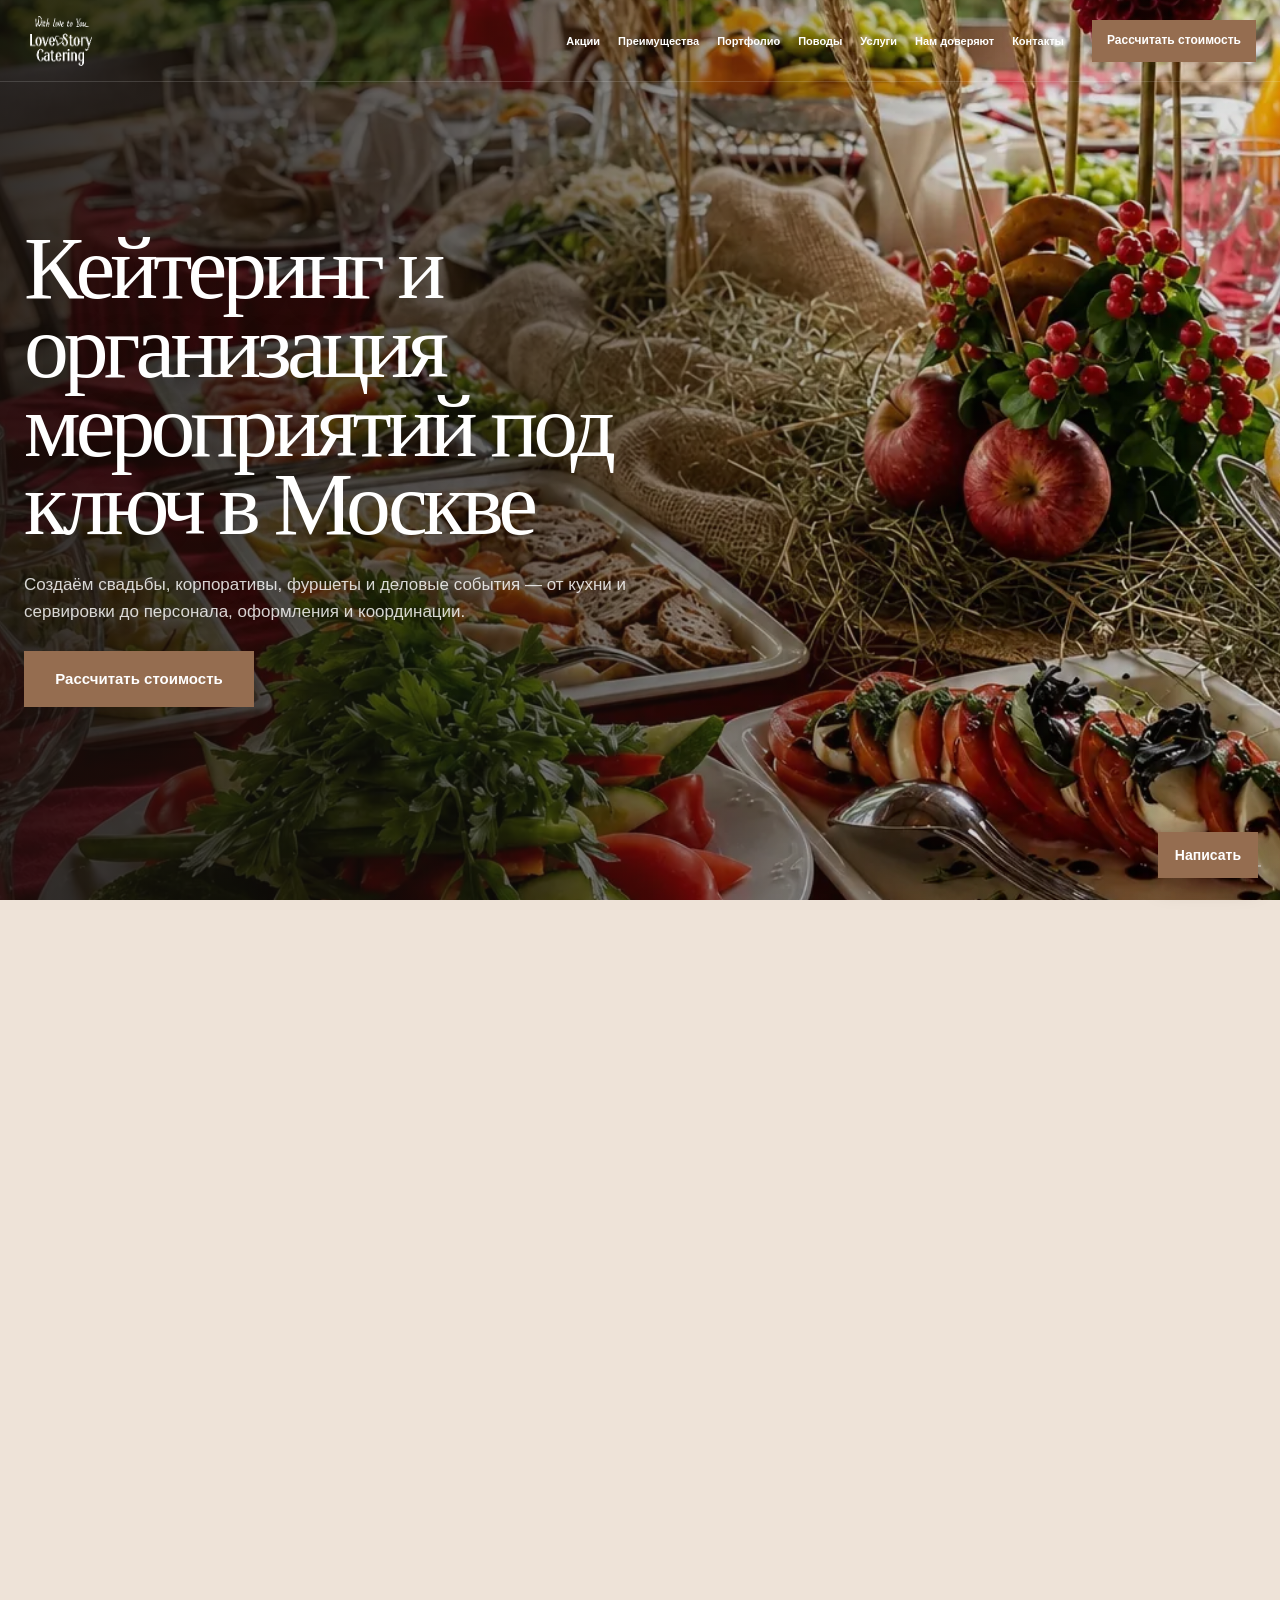
==== index.html @ 5ad39c06 "Publish Love Story Catering" ====
<!DOCTYPE html>

<html lang="ru">
<head>
<meta charset="utf-8"/>
<meta content="width=device-width, initial-scale=1, viewport-fit=cover" name="viewport"/>
<title>Love Story Catering — кейтеринг и мероприятия под ключ в Москве</title>
<meta content="Кейтеринг под ключ в Москве: меню, доставка, сервировка, персонал и оборудование для свадеб, корпоративов, фуршетов и деловых событий." name="description"/>
<link href="https://lscate.ru/" rel="canonical"/>
<meta content="#201b18" name="theme-color"/>
<meta name="robots" content="index,follow,max-image-preview:large"/>
<meta property="og:locale" content="ru_RU"/>
<meta name="twitter:card" content="summary_large_image"/>
<meta name="twitter:title" content="Love Story Catering — кейтеринг под ключ в Москве"/>
<meta name="twitter:description" content="Свадьбы, корпоративы, фуршеты и деловые события — кухня, сервировка, персонал и координация."/>
<meta name="twitter:image" content="https://lscate.ru/assets/images/hero-01-1024.webp"/>
<link rel="dns-prefetch" href="//mc.yandex.ru"/>

<link href="assets/images/brand-logo.webp" rel="icon" type="image/webp"/>
<meta content="website" property="og:type"/>
<meta content="Love Story Catering — кейтеринг под ключ в Москве" property="og:title"/>
<meta content="Свадьбы, корпоративы, фуршеты и деловые события — кухня, сервировка, персонал и координация." property="og:description"/>
<meta content="https://lscate.ru/" property="og:url"/>
<meta content="https://lscate.ru/assets/images/hero-01-1024.webp" property="og:image"/>
<link as="image" fetchpriority="high" href="assets/images/hero-01-430.webp" media="(max-width: 699px)" rel="preload" type="image/webp"/>
<link as="image" fetchpriority="high" href="assets/images/hero-01-768.webp" media="(min-width: 700px) and (max-width: 1023px)" rel="preload" type="image/webp"/>
<link as="image" fetchpriority="high" href="assets/images/hero-01-1024.webp" media="(min-width: 1024px)" rel="preload" type="image/webp"/>
<link href="css/style.css" rel="stylesheet"/>
<!-- Existing Yandex Metrika counter: 111456931 -->
<script>
    (function(m,e,t,r,i,k,a){
      m[i]=m[i]||function(){(m[i].a=m[i].a||[]).push(arguments)};
      m[i].l=1*new Date();
      for (var j=0;j<document.scripts.length;j++){if(document.scripts[j].src===r){return;}}
      k=e.createElement(t),a=e.getElementsByTagName(t)[0],k.async=1,k.src=r,a.parentNode.insertBefore(k,a);
    })(window,document,'script','https://mc.yandex.ru/metrika/tag.js?id=111456931','ym');
    ym(111456931,'init',{ssr:true,webvisor:true,clickmap:true,ecommerce:'dataLayer',referrer:document.referrer,url:location.href,accurateTrackBounce:true,trackLinks:true});
  </script>
<script type="application/ld+json">{"@context":"https://schema.org","@type":"Caterer","name":"Love Story Catering","url":"https://lscate.ru/","image":"https://lscate.ru/assets/images/hero-01-1024.webp","telephone":["+7 495 118-03-03","+7 926 206-27-99"],"email":"info@lscate.ru","areaServed":[{"@type":"City","name":"Москва"},{"@type":"AdministrativeArea","name":"Московская область"}],"sameAs":["https://yandex.ru/maps/org/love_story_catering/238090767706/"]}</script>
</head>
<body>
<noscript><div><img alt="" src="https://mc.yandex.ru/watch/111456931" style="position:absolute;left:-9999px"/></div></noscript>
<div id="ls-catering-site">
<div aria-hidden="true" class="ls-progress" id="lsProgress"></div>
<header class="ls-header" id="lsHeader">
<div class="ls-wrap ls-header-in">
<a aria-label="Love Story Catering — на главную" class="ls-logo" href="#lsTop">
<img alt="Love Story Catering" height="144" src="assets/images/brand-logo.webp" width="172"/>
</a>
<nav aria-label="Основная навигация" class="ls-nav" id="lsNav">
<a href="#offers">Акции</a>
<a href="#advantages">Преимущества</a>
<a href="#portfolio">Портфолио</a>
<a href="#occasions">Поводы</a>
<a href="#services">Услуги</a>
<a href="#trust">Нам доверяют</a>
<a href="#contacts">Контакты</a>
<div class="ls-nav-mobile-actions">
<a class="ls-nav-action js-goal-phone" href="tel:+74951180303">8 (495) 118-03-03</a>
<a class="ls-nav-action js-goal-whatsapp" href="https://wa.me/79262062799" rel="noopener" target="_blank">WhatsApp</a>
</div>
</nav>
<div class="ls-head-right">
<button class="ls-btn ls-header-cta js-open-form" type="button">Рассчитать стоимость</button>
<button aria-controls="lsNav" aria-expanded="false" aria-label="Открыть меню" class="ls-menu" id="lsMenu" type="button">
<span></span><span></span><span></span>
</button>
</div>
</div>
</header>
<main>
<section aria-labelledby="hero-title" class="ls-hero" id="lsTop">
<div aria-hidden="true" class="ls-hero-bg one active"></div>
<div aria-hidden="true" class="ls-hero-bg two"></div>
<div aria-hidden="true" class="ls-hero-overlay"></div>
<div class="ls-wrap">
<div class="ls-hero-copy">
<h1 id="hero-title">Кейтеринг и организация мероприятий под ключ в Москве</h1>
<p>Создаём свадьбы, корпоративы, фуршеты и деловые события — от кухни и сервировки до персонала, оформления и координации.</p>
<button class="ls-btn ls-hero-cta js-open-form" type="button">Рассчитать стоимость</button>
</div>
</div>
<div aria-label="Слайды главного экрана" class="ls-hero-dots">
<button aria-label="Первое фото" class="ls-hero-dot active" type="button"></button>
<button aria-label="Второе фото" class="ls-hero-dot" type="button"></button>
</div>
</section>
<section class="ls-section ls-offers" id="offers">
<div class="ls-wrap">
<div class="ls-offer-head reveal">
<div>
<div class="ls-kicker">Специальные предложения</div>
<h2 class="ls-h2">Забронируйте специальные предложения</h2>
</div>
<p class="ls-copy">Выберите предложение и оставьте заявку — мы уточним формат мероприятия и условия бронирования.</p>
</div>
<div class="ls-offers-grid">
<article class="ls-offer reveal">
<img alt="Слайсы гребешка с клубникой Love Story Catering" decoding="async" loading="lazy" sizes="(max-width: 767px) 100vw, 34vw" src="assets/images/offer-scallops-768.webp" srcset="assets/images/offer-scallops-430.webp 430w, assets/images/offer-scallops-768.webp 768w, assets/images/offer-scallops-866.webp 866w" width="768" height="1153"/>
<div class="ls-offer-content">
<h3>Слайсы нежнейшего гребешка и спелой клубники</h3>
<div class="ls-price"><span class="ls-old">410 ₽</span><span class="ls-new">99 ₽</span></div>
<button class="ls-btn light js-open-form js-goal-promo" type="button">Оставить заявку</button>
</div>
</article>
<article class="ls-offer reveal" data-delay="1">
<img alt="Банкетное меню Love Story Catering" decoding="async" loading="lazy" sizes="(max-width: 767px) 100vw, 34vw" src="assets/images/offer-banquet-768.webp" srcset="assets/images/offer-banquet-430.webp 430w, assets/images/offer-banquet-768.webp 768w, assets/images/offer-banquet-1280.webp 1280w" width="768" height="575"/>
<div class="ls-offer-content">
<h3>Специальное предложение на любое банкетное меню</h3>
<p class="ls-offer-note">Условия акции уточним при расчёте мероприятия.</p>
<button class="ls-btn light js-open-form js-goal-promo" type="button">Оставить заявку</button>
</div>
</article>
<article class="ls-offer reveal" data-delay="2">
<img alt="Брускетта с ростбифом и печёным перцем" decoding="async" loading="lazy" sizes="(max-width: 767px) 100vw, 34vw" src="assets/images/offer-bruschetta-768.webp" srcset="assets/images/offer-bruschetta-430.webp 430w, assets/images/offer-bruschetta-768.webp 768w, assets/images/offer-bruschetta-853.webp 853w" width="768" height="1152"/>
<div class="ls-offer-content">
<h3>Брускетта с ростбифом и печёным перцем</h3>
<div class="ls-price"><span class="ls-old">310 ₽</span><span class="ls-new">89 ₽</span></div>
<button class="ls-btn light js-open-form js-goal-promo" type="button">Оставить заявку</button>
</div>
</article>
</div>
</div>
</section>
<section class="ls-section ls-tasting" data-bg="assets/images/portfolio-02-1086.webp" id="tasting">
<div class="ls-wrap">
<div class="ls-tasting-card ls-tasting-slide">
<div class="ls-kicker">До мероприятия</div>
<h2 class="ls-h2">Бесплатная дегустация</h2>
<p class="ls-copy">Попробуйте наши блюда до мероприятия. Мы подберём подходящее меню и проведём дегустацию бесплатно, чтобы вы заранее были уверены в своём выборе.</p>
<button class="ls-btn light js-open-form js-goal-tasting" type="button">Записаться на дегустацию</button>
</div>
</div>
</section>
<section class="ls-section ls-advantages-v8" id="advantages">
<div class="ls-wrap">
<div class="ls-v8-head reveal">
<div>
<div class="ls-kicker">Почему выбирают нас</div>
<h2 class="ls-h2">Наши преимущества</h2>
</div>
<button class="ls-btn js-open-form" type="button">Оставить заявку</button>
</div>
<div class="ls-v8-columns ls-v8-columns-5 ls-v8-photo-columns">
<article class="ls-v8-column ls-v8-photo-card reveal"><img class="ls-v8-bg" src="assets/images/advantage-01-396.webp" srcset="assets/images/advantage-01-396.webp 396w" sizes="(max-width: 767px) 100vw, 20vw" alt="Организация Под Ключ — Love Story Catering" loading="lazy" decoding="async" width="396" height="793"/><div class="ls-v8-photo-overlay"></div><div class="ls-v8-photo-content"><h3>ОРГАНИЗАЦИЯ<br/>ПОД КЛЮЧ</h3><p>Меню, доставка, сервировка, персонал и обслуживание — всё берем на себя.</p></div></article>
<article class="ls-v8-column ls-v8-photo-card reveal" data-delay="1"><img class="ls-v8-bg" src="assets/images/advantage-02-396.webp" srcset="assets/images/advantage-02-396.webp 396w" sizes="(max-width: 767px) 100vw, 20vw" alt="Точно Ко Времени — Love Story Catering" loading="lazy" decoding="async" width="396" height="793"/><div class="ls-v8-photo-overlay"></div><div class="ls-v8-photo-content"><h3>ТОЧНО<br/>КО ВРЕМЕНИ</h3><p>Привозим и готовим площадку к согласованному времени, без задержек.</p></div></article>
<article class="ls-v8-column ls-v8-photo-card reveal" data-delay="2"><img class="ls-v8-bg" src="assets/images/advantage-03-396.webp" srcset="assets/images/advantage-03-396.webp 396w" sizes="(max-width: 767px) 100vw, 20vw" alt="Свежие Продукты — Love Story Catering" loading="lazy" decoding="async" width="396" height="793"/><div class="ls-v8-photo-overlay"></div><div class="ls-v8-photo-content"><h3>СВЕЖИЕ<br/>ПРОДУКТЫ</h3><p>Готовим специально к мероприятию и контролируем качество каждого блюда.</p></div></article>
<article class="ls-v8-column ls-v8-photo-card reveal"><img class="ls-v8-bg" src="assets/images/advantage-04-396.webp" srcset="assets/images/advantage-04-396.webp 396w" sizes="(max-width: 767px) 100vw, 20vw" alt="Меню Под Ваш Бюджет — Love Story Catering" loading="lazy" decoding="async" width="396" height="793"/><div class="ls-v8-photo-overlay"></div><div class="ls-v8-photo-content"><h3>МЕНЮ ПОД<br/>ВАШ БЮДЖЕТ</h3><p>Подбираем оптимальный формат и блюда без лишних расходов и скрытых доплат.</p></div></article>
<article class="ls-v8-column ls-v8-photo-card reveal" data-delay="1"><img class="ls-v8-bg" src="assets/images/advantage-05-399.webp" srcset="assets/images/advantage-05-399.webp 399w" sizes="(max-width: 767px) 100vw, 20vw" alt="Опытная Команда — Love Story Catering" loading="lazy" decoding="async" width="399" height="793"/><div class="ls-v8-photo-overlay"></div><div class="ls-v8-photo-content"><h3>ОПЫТНАЯ<br/>КОМАНДА</h3><p>Организуем свадьбы, корпоративы, фуршеты и деловые встречи без накладок.</p></div></article>
</div>
</div>
</section>
<section class="ls-section ls-portfolio" id="portfolio">
<div class="ls-wrap">
<div class="ls-kicker">Наши работы</div>
<h2 class="ls-h2">Портфолио</h2>
<div class="ls-gallery ls-gallery-new" id="portfolioGallery">
<button class="ls-gallery-item ls-gallery-feature" data-lightbox="assets/images/portfolio-new-01-1280.webp" type="button"><img alt="Фуршет Love Story Catering" decoding="async" loading="lazy" sizes="(max-width: 699px) 100vw, 50vw" src="assets/images/portfolio-new-01-430.webp" srcset="assets/images/portfolio-new-01-430.webp 430w, assets/images/portfolio-new-01-768.webp 768w, assets/images/portfolio-new-01-1280.webp 1280w" width="430" height="322"/></button>
<button class="ls-gallery-item" data-lightbox="assets/images/portfolio-new-02-1248.webp" type="button"><img alt="Выездной банкет Love Story Catering" decoding="async" loading="lazy" sizes="(max-width: 699px) 100vw, 50vw" src="assets/images/portfolio-new-02-430.webp" srcset="assets/images/portfolio-new-02-430.webp 430w, assets/images/portfolio-new-02-768.webp 768w, assets/images/portfolio-new-02-1248.webp 1248w" width="430" height="287"/></button>
<button class="ls-gallery-item" data-lightbox="assets/images/portfolio-new-03-1280.webp" type="button"><img alt="Закуски на выездном мероприятии" decoding="async" loading="lazy" sizes="(max-width: 699px) 100vw, 50vw" src="assets/images/portfolio-new-03-430.webp" srcset="assets/images/portfolio-new-03-430.webp 430w, assets/images/portfolio-new-03-768.webp 768w, assets/images/portfolio-new-03-1280.webp 1280w" width="430" height="322"/></button>
<button class="ls-gallery-item" data-lightbox="assets/images/portfolio-new-04-960.webp" type="button"><img alt="Организация свадьбы в Москве" decoding="async" loading="lazy" sizes="(max-width: 699px) 100vw, 50vw" src="assets/images/portfolio-new-04-430.webp" srcset="assets/images/portfolio-new-04-430.webp 430w, assets/images/portfolio-new-04-768.webp 768w, assets/images/portfolio-new-04-960.webp 960w" width="430" height="573"/></button>
<button class="ls-gallery-item" data-lightbox="assets/images/portfolio-new-05-1280.webp" type="button"><img alt="Банкетная подача Love Story Catering" decoding="async" loading="lazy" sizes="(max-width: 699px) 100vw, 50vw" src="assets/images/portfolio-new-05-430.webp" srcset="assets/images/portfolio-new-05-430.webp 430w, assets/images/portfolio-new-05-768.webp 768w, assets/images/portfolio-new-05-1280.webp 1280w" width="430" height="322"/></button>
<button class="ls-gallery-item ls-gallery-accent" data-lightbox="assets/images/portfolio-new-06-1280.webp" type="button"><img alt="Бар на мероприятии Love Story Catering" decoding="async" loading="lazy" sizes="(max-width: 699px) 100vw, 50vw" src="assets/images/portfolio-new-06-430.webp" srcset="assets/images/portfolio-new-06-430.webp 430w, assets/images/portfolio-new-06-768.webp 768w, assets/images/portfolio-new-06-1280.webp 1280w" width="430" height="322"/></button>
<button class="ls-gallery-item" data-lightbox="assets/images/portfolio-new-07-960.webp" type="button"><img alt="Оформление свадебного шатра" decoding="async" loading="lazy" sizes="(max-width: 699px) 100vw, 50vw" src="assets/images/portfolio-new-07-430.webp" srcset="assets/images/portfolio-new-07-430.webp 430w, assets/images/portfolio-new-07-768.webp 768w, assets/images/portfolio-new-07-960.webp 960w" width="430" height="573"/></button>
<button class="ls-gallery-item" data-lightbox="assets/images/portfolio-new-08-960.webp" type="button"><img alt="Сервировка банкетного стола" decoding="async" loading="lazy" sizes="(max-width: 699px) 100vw, 50vw" src="assets/images/portfolio-new-08-430.webp" srcset="assets/images/portfolio-new-08-430.webp 430w, assets/images/portfolio-new-08-768.webp 768w, assets/images/portfolio-new-08-960.webp 960w" width="430" height="573"/></button>
<button class="ls-gallery-item" data-lightbox="assets/images/portfolio-new-09-959.webp" type="button"><img alt="Фуршетная линия Love Story Catering" decoding="async" loading="lazy" sizes="(max-width: 699px) 100vw, 50vw" src="assets/images/portfolio-new-09-430.webp" srcset="assets/images/portfolio-new-09-430.webp 430w, assets/images/portfolio-new-09-768.webp 768w, assets/images/portfolio-new-09-959.webp 959w" width="430" height="574"/></button>
<button class="ls-gallery-item" data-lightbox="assets/images/portfolio-new-10-677.webp" type="button"><img alt="Кейтеринг и приготовление блюд" decoding="async" loading="lazy" sizes="(max-width: 699px) 100vw, 50vw" src="assets/images/portfolio-new-10-430.webp" srcset="assets/images/portfolio-new-10-430.webp 430w, assets/images/portfolio-new-10-677.webp 677w" width="430" height="704"/></button>
<button class="ls-gallery-item" data-lightbox="assets/images/portfolio-new-12-1280.webp" type="button"><img alt="Пирамида бокалов на свадьбе" decoding="async" loading="lazy" sizes="(max-width: 699px) 100vw, 50vw" src="assets/images/portfolio-new-12-430.webp" srcset="assets/images/portfolio-new-12-430.webp 430w, assets/images/portfolio-new-12-768.webp 768w, assets/images/portfolio-new-12-1280.webp 1280w" width="430" height="287"/></button>
<button class="ls-gallery-item" data-lightbox="assets/images/portfolio-new-13-1086.webp" type="button"><img alt="Кейтеринг на загородном мероприятии" decoding="async" loading="lazy" sizes="(max-width: 699px) 100vw, 50vw" src="assets/images/portfolio-new-13-430.webp" srcset="assets/images/portfolio-new-13-430.webp 430w, assets/images/portfolio-new-13-768.webp 768w, assets/images/portfolio-new-13-1086.webp 1086w" width="430" height="573"/></button>
<button class="ls-gallery-item" data-lightbox="assets/images/portfolio-new-14-1280.webp" type="button"><img alt="Фуршетная сервировка и закуски" decoding="async" loading="lazy" sizes="(max-width: 699px) 100vw, 50vw" src="assets/images/portfolio-new-14-430.webp" srcset="assets/images/portfolio-new-14-430.webp 430w, assets/images/portfolio-new-14-768.webp 768w, assets/images/portfolio-new-14-1280.webp 1280w" width="430" height="322"/></button>
<button class="ls-gallery-item" data-lightbox="assets/images/portfolio-new-15-1086.webp" type="button"><img alt="Банкетный стол Love Story Catering" decoding="async" loading="lazy" sizes="(max-width: 699px) 100vw, 50vw" src="assets/images/portfolio-new-15-430.webp" srcset="assets/images/portfolio-new-15-430.webp 430w, assets/images/portfolio-new-15-768.webp 768w, assets/images/portfolio-new-15-1086.webp 1086w" width="430" height="573"/></button>
<button class="ls-gallery-item" data-lightbox="assets/images/portfolio-new-16-1086.webp" type="button"><img alt="Праздничный фуршет Love Story Catering" decoding="async" loading="lazy" sizes="(max-width: 699px) 100vw, 50vw" src="assets/images/portfolio-new-16-430.webp" srcset="assets/images/portfolio-new-16-430.webp 430w, assets/images/portfolio-new-16-768.webp 768w, assets/images/portfolio-new-16-1086.webp 1086w" width="430" height="573"/></button>
<button class="ls-gallery-item" data-lightbox="assets/images/portfolio-new-17-1086.webp" type="button"><img alt="Кейтеринг на открытом воздухе" decoding="async" loading="lazy" sizes="(max-width: 699px) 100vw, 50vw" src="assets/images/portfolio-new-17-430.webp" srcset="assets/images/portfolio-new-17-430.webp 430w, assets/images/portfolio-new-17-768.webp 768w, assets/images/portfolio-new-17-1086.webp 1086w" width="430" height="573"/></button>
<button class="ls-gallery-item" data-lightbox="assets/images/portfolio-new-18-960.webp" type="button"><img alt="Сервировка выездного банкета" decoding="async" loading="lazy" sizes="(max-width: 699px) 100vw, 50vw" src="assets/images/portfolio-new-18-430.webp" srcset="assets/images/portfolio-new-18-430.webp 430w, assets/images/portfolio-new-18-768.webp 768w, assets/images/portfolio-new-18-960.webp 960w" width="430" height="573"/></button>
</div>
</div>
</section>
<section class="ls-section ls-occasions" id="occasions">
<div class="ls-wrap">
<div class="ls-occasions-head reveal">
<div class="ls-kicker">Форматы</div>
<h2 class="ls-h2">Поводы, которые мы организуем</h2>
<p class="ls-copy">Подберём формат, меню и оформление под ваше событие. Возьмём на себя организацию кейтеринга, чтобы вам осталось только наслаждаться мероприятием.</p>
</div>
<div class="ls-occasion-grid">
<article class="ls-occ reveal"><img alt="Организация свадьбы в Москве" decoding="async" loading="lazy" sizes="(max-width:767px) 100vw, 25vw" src="assets/images/portfolio-10-768.webp" srcset="assets/images/portfolio-10-430.webp 430w, assets/images/portfolio-10-768.webp 768w, assets/images/portfolio-10-960.webp 960w" width="768" height="1024"/><div class="ls-occ-copy"><h3>Свадьба</h3><p>Особенный день, в котором всё продумано до деталей.</p></div></article>
<article class="ls-occ reveal" data-delay="1"><img alt="Корпоративный кейтеринг Love Story Catering" decoding="async" loading="lazy" sizes="(max-width:767px) 100vw, 25vw" src="assets/images/portfolio-09-768.webp" srcset="assets/images/portfolio-09-430.webp 430w, assets/images/portfolio-09-768.webp 768w, assets/images/portfolio-09-1086.webp 1086w" width="768" height="1024"/><div class="ls-occ-copy"><h3>Корпоратив</h3><p>Кейтеринг и сервис для команды, клиентов и партнёров.</p></div></article>
<article class="ls-occ reveal" data-delay="2"><img alt="Фуршет Love Story Catering" decoding="async" loading="lazy" sizes="(max-width:767px) 100vw, 25vw" src="assets/images/portfolio-05-768.webp" srcset="assets/images/portfolio-05-430.webp 430w, assets/images/portfolio-05-768.webp 768w, assets/images/portfolio-05-1086.webp 1086w" width="768" height="1024"/><div class="ls-occ-copy"><h3>Фуршет</h3><p>Лёгкий формат, эффектная подача и свободное общение гостей.</p></div></article>
<article class="ls-occ reveal" data-delay="3"><img alt="Кейтеринг для деловой встречи" decoding="async" loading="lazy" sizes="(max-width:767px) 100vw, 25vw" src="assets/images/occasion-business-768.webp" srcset="assets/images/occasion-business-430.webp 430w, assets/images/occasion-business-768.webp 768w, assets/images/occasion-business-793.webp 793w" width="768" height="512"/><div class="ls-occ-copy"><h3>Деловая встреча</h3><p>Сдержанная подача и безупречный сервис для делового события.</p></div></article>
</div>
</div>
</section>
<section class="ls-section ls-services-v8" id="services">
<div class="ls-wrap">
<div class="ls-v8-head reveal">
<div><div class="ls-kicker">Полный сервис</div><h2 class="ls-h2">Всё для мероприятия —<br/>в одном месте</h2></div>
</div>
<div class="ls-v8-columns ls-v8-columns-5 ls-v8-photo-columns ls-service-photo-columns">
<article class="ls-v8-column ls-v8-photo-card ls-service-photo-card reveal"><img class="ls-v8-bg" src="assets/images/service-place-768.webp" srcset="assets/images/service-place-430.webp 430w, assets/images/service-place-768.webp 768w, assets/images/service-place-1280.webp 1280w" sizes="(max-width: 767px) 100vw, 20vw" alt="Площадка для мероприятия Love Story Catering" loading="lazy" decoding="async" width="768" height="576"/><div class="ls-v8-photo-overlay"></div><div class="ls-v8-photo-content"><h3>ПЛОЩАДКА</h3><p>Поможем подобрать подходящую площадку под формат и количество гостей.</p></div></article>
<article class="ls-v8-column ls-v8-photo-card ls-service-photo-card reveal" data-delay="1"><img class="ls-v8-bg" src="assets/images/service-staff-768.webp" srcset="assets/images/service-staff-430.webp 430w, assets/images/service-staff-768.webp 768w, assets/images/service-staff-1086.webp 1086w" sizes="(max-width: 767px) 100vw, 20vw" alt="Персонал Love Story Catering" loading="lazy" decoding="async" width="768" height="1024"/><div class="ls-v8-photo-overlay"></div><div class="ls-v8-photo-content"><h3>ПЕРСОНАЛ</h3><p>Официанты, бармены и команда для качественного обслуживания вашего события.</p></div></article>
<article class="ls-v8-column ls-v8-photo-card ls-service-photo-card reveal" data-delay="2"><img class="ls-v8-bg" src="assets/images/service-tableware-768.webp" srcset="assets/images/service-tableware-430.webp 430w, assets/images/service-tableware-768.webp 768w, assets/images/service-tableware-1024.webp 1024w" sizes="(max-width: 767px) 100vw, 20vw" alt="Посуда и сервировка Love Story Catering" loading="lazy" decoding="async" width="768" height="1152"/><div class="ls-v8-photo-overlay"></div><div class="ls-v8-photo-content"><h3>ПОСУДА И<br/>СЕРВИРОВКА</h3><p>Тарелки, бокалы, приборы, текстиль и всё необходимое для красивой подачи.</p></div></article>
<article class="ls-v8-column ls-v8-photo-card ls-service-photo-card reveal"><img class="ls-v8-bg" src="assets/images/service-equipment-768.webp" srcset="assets/images/service-equipment-430.webp 430w, assets/images/service-equipment-768.webp 768w, assets/images/service-equipment-1122.webp 1122w" sizes="(max-width: 767px) 100vw, 20vw" alt="Мебель и оборудование для мероприятия" loading="lazy" decoding="async" width="768" height="960"/><div class="ls-v8-photo-overlay"></div><div class="ls-v8-photo-content"><h3>МЕБЕЛЬ И<br/>ОБОРУДОВАНИЕ</h3><p>Столы, стулья, фуршетные линии и дополнительное оборудование для площадки.</p></div></article>
<article class="ls-v8-column ls-v8-photo-card ls-service-photo-card reveal" data-delay="1"><img class="ls-v8-bg" src="assets/images/service-decor-768.webp" srcset="assets/images/service-decor-430.webp 430w, assets/images/service-decor-768.webp 768w, assets/images/service-decor-1024.webp 1024w" sizes="(max-width: 767px) 100vw, 20vw" alt="Оформление мероприятия Love Story Catering" loading="lazy" decoding="async" width="768" height="1152"/><div class="ls-v8-photo-overlay"></div><div class="ls-v8-photo-content"><h3>ОФОРМЛЕНИЕ</h3><p>Поможем создать единый стиль мероприятия и подготовить пространство к приезду гостей.</p></div></article>
</div>
</div>
</section>
<section class="ls-section ls-reviews" id="reviews"><div class="ls-wrap"><div class="ls-reviews-head reveal"><div><div class="ls-kicker">Отзывы о Love Story Catering на Яндекс Картах</div><h2 class="ls-h2">Что говорят о нас</h2></div></div><div class="ls-review-grid"><article class="ls-review-card reveal review-1"><div class="ls-review-meta"><div class="ls-review-author"><span aria-label="Яндекс" class="ls-yandex-chip">Я</span><div><strong>Дарья Филиппова</strong><small>26 октября 2025</small></div></div><div aria-label="5 из 5" class="ls-review-stars">★★★★★</div></div><div aria-hidden="true" class="ls-review-quote">“</div><p>Приятный персонал и профессиональный подход к каждому клиенту, вкусная и красивая подача блюд, соотношение цена-качество. Рекомендую 👍👍👍</p></article><article class="ls-review-card reveal review-2"><div class="ls-review-meta"><div class="ls-review-author"><span aria-label="Яндекс" class="ls-yandex-chip">Я</span><div><strong>Инкогнито 7030</strong><small>21 августа</small></div></div><div aria-label="5 из 5" class="ls-review-stars">★★★★★</div></div><div aria-hidden="true" class="ls-review-quote">“</div><p>На день рождения в офис заказывала кейтеринг (Love-Story Catering), еда приехала не только вкусная, но и безумно всё было красиво оформлено, официант всё красиво разложил, сервировка чудесная получилась, все коллеги были очень довольны! Все было вкусно и эстетично! Обратимся ещё!</p></article><article class="ls-review-card reveal review-3"><div class="ls-review-meta"><div class="ls-review-author"><span aria-label="Яндекс" class="ls-yandex-chip">Я</span><div><strong>Ярослав Яковлев</strong><small>9 марта 2025</small></div></div><div aria-label="5 из 5" class="ls-review-stars">★★★★★</div></div><div aria-hidden="true" class="ls-review-quote">“</div><p>Гендер-пати прошла идеально благодаря вам! Десерты в цветовой гамме праздника – это было очень мило. Всё привезли вовремя, оформили красиво.</p></article><article class="ls-review-card reveal review-4"><div class="ls-review-meta"><div class="ls-review-author"><span aria-label="Яндекс" class="ls-yandex-chip">Я</span><div><strong>Андрей Нагорный</strong><small>19 апреля 2025</small></div></div><div aria-label="5 из 5" class="ls-review-stars">★★★★★</div></div><div aria-hidden="true" class="ls-review-quote">“</div><p>Заказывали выпускной, все прошло на высшем уровне, милые официанты, вкусная еда и классная подача, ценник приятно удивил, рекомендую 👍🙌</p></article><article class="ls-review-card reveal review-5"><div class="ls-review-meta"><div class="ls-review-author"><span aria-label="Яндекс" class="ls-yandex-chip">Я</span><div><strong>Алина Дегтярева</strong><small>6 марта 2025</small></div></div><div aria-label="5 из 5" class="ls-review-stars">★★★★★</div></div><div aria-hidden="true" class="ls-review-quote">“</div><p>Организовывали банкет на 50 человек. Блюда шикарные, обслуживание на уровне ресторана. Особенно понравились горячие закуски!</p></article><article class="ls-review-card reveal review-6"><div class="ls-review-meta"><div class="ls-review-author"><span aria-label="Яндекс" class="ls-yandex-chip">Я</span><div><strong>Марк</strong><small>10 марта 2025</small></div></div><div aria-label="5 из 5" class="ls-review-stars">★★★★★</div></div><div aria-hidden="true" class="ls-review-quote">“</div><p>Спасибо команде кейтеринга за идеальную организацию детского праздника! Меню для малышей продумано отлично, сервис на высоте.</p></article><article class="ls-review-card reveal review-7"><div class="ls-review-meta"><div class="ls-review-author"><span aria-label="Яндекс" class="ls-yandex-chip">Я</span><div><strong>Сагида Яркаева</strong><small>29 марта 2025</small></div></div><div aria-label="5 из 5" class="ls-review-stars">★★★★★</div></div><div aria-hidden="true" class="ls-review-quote">“</div><p>Выбрали вас по рекомендации, не пожалели! Организация на 5+, официанты работают без суеты, еда на высоте.</p></article><article class="ls-review-card reveal review-8"><div class="ls-review-meta"><div class="ls-review-author"><span aria-label="Яндекс" class="ls-yandex-chip">Я</span><div><strong>Нина Кривошеева</strong><small>23 марта 2025</small></div></div><div aria-label="5 из 5" class="ls-review-stars">★★★★★</div></div><div aria-hidden="true" class="ls-review-quote">“</div><p>Было сомнение, справятся ли с большим количеством гостей. Справились! Всё чётко, вовремя, горячие блюда горячие, холодные — холодные.</p></article></div><button aria-expanded="false" class="ls-review-more" id="reviewMore" type="button">Показать ещё отзывы</button><div class="ls-reviews-footer"><a class="ls-btn js-yandex-reviews" href="https://yandex.ru/maps/org/love_story_catering/238090767706/reviews/?ll=37.533607%2C55.808913&amp;tab=reviews&amp;z=16.68" rel="noopener" target="_blank">Все отзывы на Яндекс Картах</a></div></div></section>
<section class="ls-section ls-trust" id="trust">
<div class="ls-wrap ls-trust-head"><div class="ls-kicker">Нам доверяют</div><h2 class="ls-h2">С нами работали</h2></div>
<div aria-label="Компании, с которыми мы работали" class="ls-logo-marquees">
<div class="ls-marquee left"><div class="ls-track">
<img alt="Логотип партнёра" decoding="async" loading="lazy" src="assets/images/partner-01.webp" width="530" height="540"/><img alt="КамАЗ" decoding="async" loading="lazy" src="assets/images/partner-02.webp" width="448" height="540"/><img alt="Газпром" decoding="async" loading="lazy" src="assets/images/partner-03.webp" width="326" height="182"/><img alt="Татнефть" decoding="async" loading="lazy" src="assets/images/partner-04.webp" width="505" height="418"/><img alt="BMW" decoding="async" loading="lazy" src="assets/images/partner-05.webp" width="540" height="370"/><img alt="" decoding="async" loading="lazy" src="assets/images/partner-01.webp" width="530" height="540"/><img alt="" decoding="async" loading="lazy" src="assets/images/partner-02.webp" width="448" height="540"/><img alt="" decoding="async" loading="lazy" src="assets/images/partner-03.webp" width="326" height="182"/><img alt="" decoding="async" loading="lazy" src="assets/images/partner-04.webp" width="505" height="418"/><img alt="" decoding="async" loading="lazy" src="assets/images/partner-05.webp" width="540" height="370"/>
</div></div>
<div class="ls-marquee right"><div class="ls-track">
<img alt="МегаФон" decoding="async" loading="lazy" src="assets/images/partner-06.webp" width="540" height="393"/><img alt="Русский Стандарт" decoding="async" loading="lazy" src="assets/images/partner-07.webp" width="540" height="309"/><img alt="Яндекс" decoding="async" loading="lazy" src="assets/images/partner-08.webp" width="540" height="540"/><img alt="ВТБ" decoding="async" loading="lazy" src="assets/images/partner-09.webp" width="451" height="194"/><img alt="VK" decoding="async" loading="lazy" src="assets/images/partner-10.webp" width="403" height="404"/><img alt="" decoding="async" loading="lazy" src="assets/images/partner-06.webp" width="540" height="393"/><img alt="" decoding="async" loading="lazy" src="assets/images/partner-07.webp" width="540" height="309"/><img alt="" decoding="async" loading="lazy" src="assets/images/partner-08.webp" width="540" height="540"/><img alt="" decoding="async" loading="lazy" src="assets/images/partner-09.webp" width="451" height="194"/><img alt="" decoding="async" loading="lazy" src="assets/images/partner-10.webp" width="403" height="404"/>
</div></div>
</div>
</section>
<section class="ls-section ls-final-light" id="request">
<div class="ls-wrap">
<div class="ls-final-light-grid">
<div class="ls-final-intro reveal">
<div class="ls-kicker">Обсудим событие</div>
<h2 class="ls-h2">Планируете<br/>мероприятие?</h2>
<p class="ls-copy">Расскажите нам о вашем событии — подготовим предложение и предварительный расчёт стоимости.</p>
</div>
<form class="ls-form ls-form-light reveal" id="mainForm">
<label><span>Имя</span><input autocomplete="name" autocapitalize="words" enterkeyhint="next" name="name" placeholder="Ваше имя" required=""/></label>
<label><span>Телефон</span><input autocomplete="tel" enterkeyhint="next" inputmode="tel" name="phone" placeholder="+7 ___ ___-__-__" required="" type="tel"/></label>
<label><span>Тип мероприятия</span><select name="event" required=""><option value="">Выберите тип</option><option>Свадьба</option><option>Корпоратив</option><option>Фуршет</option><option>Деловая встреча</option><option>Другое</option></select></label>
<label><span>Количество гостей</span><input autocomplete="off" inputmode="numeric" min="1" name="guests" placeholder="Например, 50" type="number"/></label>
<button class="ls-btn" type="submit">Получить расчёт</button>
<div class="ls-consent">Отправляя заявку, вы соглашаетесь на обработку персональных данных.</div>
</form>
<aside class="ls-direct-contacts reveal" data-delay="1">
<div class="ls-direct-label">Связаться напрямую</div>
<a class="ls-direct-email" href="mailto:info@lscate.ru">info@lscate.ru</a>
<a class="ls-direct-phone js-goal-phone" href="tel:+74951180303">8 (495) 118-03-03</a>
<a class="ls-direct-phone js-goal-phone" href="tel:+79262062799">8 (926) 206-27-99</a>
<div class="ls-social-icons">
<a aria-label="WhatsApp" class="ls-social-icon whatsapp js-goal-whatsapp" href="https://wa.me/79262062799" rel="noopener" target="_blank"><svg viewBox="0 0 24 24" aria-hidden="true"><path fill="currentColor" d="M12.04 2a9.84 9.84 0 0 0-8.48 14.82L2 22l5.31-1.51A9.96 9.96 0 1 0 12.04 2Zm0 17.98a8.04 8.04 0 0 1-4.1-1.12l-.29-.17-3.15.9.92-3.07-.19-.31a8.05 8.05 0 1 1 6.81 3.77Zm4.42-6.03c-.24-.12-1.43-.7-1.65-.78-.22-.08-.38-.12-.54.12-.16.24-.62.78-.76.94-.14.16-.28.18-.52.06-.24-.12-1.01-.37-1.93-1.19-.71-.63-1.19-1.42-1.33-1.66-.14-.24-.01-.37.11-.49.11-.11.24-.28.36-.42.12-.14.16-.24.24-.4.08-.16.04-.3-.02-.42-.06-.12-.54-1.3-.74-1.78-.19-.47-.39-.4-.54-.41h-.46c-.16 0-.42.06-.64.3-.22.24-.84.82-.84 2.01 0 1.18.86 2.33.98 2.49.12.16 1.7 2.59 4.11 3.63.58.25 1.02.4 1.37.51.58.18 1.1.16 1.52.1.46-.07 1.43-.58 1.63-1.14.2-.56.2-1.04.14-1.14-.06-.1-.22-.16-.46-.28Z"/></svg><span class="ls-social-label">WhatsApp</span></a>
<a aria-label="Telegram" class="ls-social-icon telegram js-goal-telegram" href="tg://resolve?phone=79262062799"><svg viewBox="0 0 24 24" aria-hidden="true"><path fill="currentColor" d="M21.62 3.23 2.7 10.53c-1.29.52-1.28 1.24-.23 1.56l4.85 1.51 1.86 5.77c.23.64.12.89.8.89.53 0 .76-.24 1.05-.52l2.33-2.26 4.84 3.57c.89.49 1.53.24 1.75-.82l3.17-14.94c.33-1.32-.5-1.92-1.5-1.56ZM8.08 13.25l10.94-6.9c.55-.33 1.05-.15.64.22l-9.02 8.14-.35 3.74-2.21-5.2Z"/></svg><span class="ls-social-label">Telegram</span></a>
</div>
</aside>
</div>
</div>
</section>
<section class="ls-map-grid" id="contacts">
<div class="ls-contact reveal">
<div class="ls-kicker">Контакты</div>
<h2>Love Story Catering</h2>
<a class="js-goal-phone" href="tel:+74951180303">8 (495) 118-03-03</a>
<a class="js-goal-phone" href="tel:+79262062799">8 (926) 206-27-99</a>
<a class="ls-contact-email" href="mailto:info@lscate.ru">info@lscate.ru</a>
<div class="ls-social-icons ls-social-icons-contact">
<a aria-label="WhatsApp" class="ls-social-icon whatsapp js-goal-whatsapp" href="https://wa.me/79262062799" rel="noopener" target="_blank"><svg viewBox="0 0 24 24" aria-hidden="true"><path fill="currentColor" d="M12.04 2a9.84 9.84 0 0 0-8.48 14.82L2 22l5.31-1.51A9.96 9.96 0 1 0 12.04 2Zm0 17.98a8.04 8.04 0 0 1-4.1-1.12l-.29-.17-3.15.9.92-3.07-.19-.31a8.05 8.05 0 1 1 6.81 3.77Zm4.42-6.03c-.24-.12-1.43-.7-1.65-.78-.22-.08-.38-.12-.54.12-.16.24-.62.78-.76.94-.14.16-.28.18-.52.06-.24-.12-1.01-.37-1.93-1.19-.71-.63-1.19-1.42-1.33-1.66-.14-.24-.01-.37.11-.49.11-.11.24-.28.36-.42.12-.14.16-.24.24-.4.08-.16.04-.3-.02-.42-.06-.12-.54-1.3-.74-1.78-.19-.47-.39-.4-.54-.41h-.46c-.16 0-.42.06-.64.3-.22.24-.84.82-.84 2.01 0 1.18.86 2.33.98 2.49.12.16 1.7 2.59 4.11 3.63.58.25 1.02.4 1.37.51.58.18 1.1.16 1.52.1.46-.07 1.43-.58 1.63-1.14.2-.56.2-1.04.14-1.14-.06-.1-.22-.16-.46-.28Z"/></svg><span class="ls-social-label">WhatsApp</span></a>
<a aria-label="Telegram" class="ls-social-icon telegram js-goal-telegram" href="tg://resolve?phone=79262062799"><svg viewBox="0 0 24 24" aria-hidden="true"><path fill="currentColor" d="M21.62 3.23 2.7 10.53c-1.29.52-1.28 1.24-.23 1.56l4.85 1.51 1.86 5.77c.23.64.12.89.8.89.53 0 .76-.24 1.05-.52l2.33-2.26 4.84 3.57c.89.49 1.53.24 1.75-.82l3.17-14.94c.33-1.32-.5-1.92-1.5-1.56ZM8.08 13.25l10.94-6.9c.55-.33 1.05-.15.64.22l-9.02 8.14-.35 3.74-2.21-5.2Z"/></svg><span class="ls-social-label">Telegram</span></a>
</div>
<p>Москва · выездные мероприятия по Москве и Московской области.</p>
</div>
<div class="ls-map-wrap">
<iframe allowfullscreen="" class="ls-map" loading="lazy" src="https://yandex.ru/map-widget/v1/?ll=37.533607%2C55.808913&amp;mode=search&amp;oid=238090767706&amp;ol=biz&amp;z=16.68" title="Love Story Catering на Яндекс Картах"></iframe>
<a class="ls-map-open js-yandex-map" href="https://yandex.ru/maps/org/love_story_catering/238090767706/?ll=37.533607%2C55.808913&amp;z=16.68" rel="noopener" target="_blank">Открыть в Яндекс Картах ↗</a>
</div>
</section>
</main>
<footer class="ls-footer">
<div class="ls-wrap ls-footer-in"><span>© 2026 Love Story Catering</span><span>Кейтеринг и организация мероприятий в Москве</span></div>
</footer>
<div aria-labelledby="formModalTitle" aria-modal="true" class="ls-modal" hidden="" id="formModal" role="dialog">
<div class="ls-modal-card">
<button aria-label="Закрыть" class="ls-close" type="button">×</button>
<div class="ls-kicker">Заявка</div>
<h3 id="formModalTitle">Расскажите о мероприятии</h3>
<p>Оставьте контакты — мы уточним детали и подготовим предложение.</p>
<form class="ls-form" id="modalForm">
<label><span>Имя</span><input autocomplete="name" autocapitalize="words" enterkeyhint="next" name="name" placeholder="Ваше имя" required=""/></label>
<label><span>Телефон</span><input autocomplete="tel" enterkeyhint="next" inputmode="tel" name="phone" placeholder="+7 ___ ___-__-__" required="" type="tel"/></label>
<label><span>Тип мероприятия</span><select name="event"><option value="">Выберите тип</option><option>Свадьба</option><option>Корпоратив</option><option>Фуршет</option><option>Деловая встреча</option><option>Бесплатная дегустация</option><option>Другое</option></select></label>
<label><span>Количество гостей</span><input autocomplete="off" inputmode="numeric" min="1" name="guests" placeholder="Например, 50" type="number"/></label>
<button class="ls-btn" type="submit">Отправить заявку</button>
</form>
</div>
</div>
<div aria-label="Просмотр" aria-modal="true" class="ls-lightbox" hidden="" id="lightbox" role="dialog">
<div class="ls-lightbox-content"><button aria-label="Закрыть" class="ls-close" type="button">×</button><div id="lbContent"></div></div>
</div>
<button aria-expanded="false" aria-label="Написать нам" class="ls-chat-launch" id="chatLaunch" type="button">Написать</button>
<aside aria-labelledby="chatTitle" class="ls-chat" hidden="" id="lsChat">
<div class="ls-chat-head"><div><small>Love Story Catering</small><strong id="chatTitle">Здравствуйте! Чем мы можем помочь?</strong></div><button aria-label="Закрыть чат" class="ls-chat-close" type="button">×</button></div>
<form class="ls-chat-form" id="chatForm">
<label><span>Имя</span><input autocomplete="name" autocapitalize="words" enterkeyhint="next" name="name" placeholder="Ваше имя" required=""/></label>
<label><span>Телефон</span><input autocomplete="tel" enterkeyhint="next" inputmode="tel" name="phone" placeholder="+7 ___ ___-__-__" required="" type="tel"/></label>
<label><span>Сообщение</span><textarea name="message" placeholder="Напишите, что планируете" required="" rows="3"></textarea></label>
<button class="ls-btn" type="submit">Отправить в WhatsApp</button>
</form>
</aside>
<div aria-label="Быстрые действия" class="ls-mobile-cta">
<a class="js-goal-whatsapp" href="https://wa.me/79262062799" rel="noopener" target="_blank" aria-label="Написать в WhatsApp">WhatsApp</a>
<button class="js-open-form" type="button">Рассчитать стоимость</button>
</div>
</div>
<script defer="" src="js/main.js"></script>
</body>
</html>
---- css/style.css ----
:root{
  --paper:#eee3d8;
  --paper-soft:#f6efe8;
  --card:#ccb8a7;
  --card-hover:#c3ad9a;
  --ink:#1f1915;
  --muted:#756b64;
  --brown:#956d50;
  --brown-dark:#6c4d39;
  --line:rgba(50,38,30,.14);
  --dark:#17120f;
  --serif:Georgia,"Times New Roman",serif;
  --sans:-apple-system,BlinkMacSystemFont,"Segoe UI",Arial,sans-serif;
  --header-h:70px;
  --wrap:min(100% - 28px,1260px);
}

*{box-sizing:border-box}
html{scroll-behavior:smooth;scroll-padding-top:calc(var(--header-h) + 14px)}
body{margin:0;background:var(--paper);color:var(--ink);font-family:var(--sans);overflow-x:hidden;-webkit-text-size-adjust:100%}
body.modal-open,body.menu-open,body.chat-open{overflow:hidden}
button,input,select,textarea{font:inherit}
button,a{-webkit-tap-highlight-color:transparent}
a{color:inherit;text-decoration:none}
img{display:block;max-width:100%}
button{cursor:pointer}
[hidden]{display:none!important}
#ls-catering-site{width:100%;overflow-x:clip;background:var(--paper);padding-bottom:calc(66px + env(safe-area-inset-bottom))}
.ls-wrap{width:var(--wrap);margin-inline:auto}
.ls-section{padding:76px 0;position:relative}
.ls-kicker{margin:0 0 14px;font-size:11px;line-height:1.3;font-weight:800;letter-spacing:.2em;text-transform:uppercase;color:#715b4b}
.ls-h2{margin:0;font:400 clamp(34px,10vw,44px)/.98 var(--serif);letter-spacing:-.04em;text-wrap:balance}
.ls-copy{margin:18px 0 0;max-width:680px;font-size:16px;line-height:1.58;color:var(--muted)}
.ls-btn{min-height:52px;min-width:44px;border:0;padding:0 22px;display:inline-flex;align-items:center;justify-content:center;background:var(--brown);color:#fff;font-size:15px;font-weight:800;line-height:1.15;text-align:center;transition:transform .2s ease,background .2s ease}
.ls-btn.light{background:#fff;color:var(--ink)}
.ls-progress{position:fixed;z-index:1000;left:0;top:0;width:0;height:2px;background:#b99376;pointer-events:none}
.reveal{opacity:1;transform:none}

/* Header */
.ls-header{position:fixed;z-index:900;left:0;right:0;top:0;height:var(--header-h);color:#fff;border-bottom:1px solid rgba(255,255,255,.15);transition:background .2s ease,color .2s ease,border-color .2s ease}
.ls-header.scrolled,.ls-header.open{background:rgba(238,227,216,.98);color:var(--ink);border-color:var(--line)}
.ls-header-in{height:100%;display:flex;align-items:center;gap:14px}
.ls-logo{width:78px;height:54px;display:flex;align-items:center;justify-content:flex-start;margin-right:auto;flex:0 0 78px}
.ls-logo img{width:100%;height:100%;object-fit:contain;object-position:left center;background:transparent}
.ls-head-right{display:flex;align-items:center;gap:8px}
.ls-head-phones,.ls-header-cta{display:none}
.ls-menu{width:48px;height:48px;border:0;background:transparent;color:inherit;display:grid;place-items:center;padding:11px;position:relative}
.ls-menu span{display:block;width:24px;height:2px;background:currentColor;margin:3px 0;transition:transform .2s ease,opacity .2s ease}
.ls-header.open .ls-menu span:nth-child(1){transform:translateY(8px) rotate(45deg)}
.ls-header.open .ls-menu span:nth-child(2){opacity:0}
.ls-header.open .ls-menu span:nth-child(3){transform:translateY(-8px) rotate(-45deg)}
.ls-nav{display:none;position:absolute;left:0;right:0;top:var(--header-h);background:var(--paper);color:var(--ink);padding:18px 14px 24px;border-bottom:1px solid var(--line);max-height:calc(100svh - var(--header-h));overflow:auto}
.ls-header.open .ls-nav{display:flex;flex-direction:column}
.ls-nav>a{min-height:48px;display:flex;align-items:center;padding:0 6px;border-bottom:1px solid var(--line);font-size:17px;font-weight:700}
.ls-nav-mobile-actions{display:grid;grid-template-columns:1fr 1fr;gap:8px;margin-top:16px}
.ls-nav-action{min-height:50px;display:flex;align-items:center;justify-content:center;background:#fff;border:1px solid var(--line);font-weight:800;font-size:14px}

/* Hero */
.ls-hero{position:relative;min-height:650px;height:100svh;display:flex;align-items:flex-end;overflow:hidden;background:#251b16;color:#fff;padding:calc(var(--header-h) + 26px) 0 64px}
.ls-hero-bg{position:absolute;inset:-1%;background-position:center;background-size:cover;background-repeat:no-repeat;opacity:0;transform:scale(1.025);transition:opacity .8s ease,transform 5s ease}
.ls-hero-bg.one{background-image:url("../assets/images/hero-01-430.webp")}
.ls-hero-bg.active{opacity:1;transform:scale(1)}
.ls-hero-overlay{position:absolute;inset:0;background:linear-gradient(180deg,rgba(18,13,10,.35) 0%,rgba(18,13,10,.48) 38%,rgba(18,13,10,.88) 100%)}
.ls-hero .ls-wrap{position:relative;z-index:2}
.ls-hero-copy{max-width:760px}
.ls-hero h1{margin:0;font:400 clamp(42px,12.1vw,56px)/.92 var(--serif);letter-spacing:-.055em;text-wrap:balance}
.ls-hero p{margin:22px 0 26px;max-width:630px;font-size:16px;line-height:1.55;color:rgba(255,255,255,.82)}
.ls-hero-cta{width:100%;max-width:340px}
.ls-hero-dots{position:absolute;z-index:4;right:12px;bottom:12px;display:flex;gap:2px}
.ls-hero-dot{width:44px;height:44px;border:0;background:transparent;position:relative;padding:0}
.ls-hero-dot:after{content:"";position:absolute;left:7px;right:7px;top:21px;height:2px;background:rgba(255,255,255,.38)}
.ls-hero-dot.active:after{background:#fff}

/* Offers */
.ls-offers{background:var(--paper)}
.ls-offer-head{display:grid;gap:20px;margin-bottom:30px}
.ls-offers-grid{display:grid;grid-template-columns:1fr;gap:10px}
.ls-offer{position:relative;min-height:500px;overflow:hidden;color:#fff;background:#4d3b30;display:flex;align-items:flex-end}
.ls-offer img{position:absolute;inset:0;width:100%;height:100%;object-fit:cover}
.ls-offer:after{content:"";position:absolute;inset:0;background:linear-gradient(0deg,rgba(18,14,11,.90),rgba(18,14,11,.08) 68%)}
.ls-offer-content{position:relative;z-index:2;padding:24px;width:100%}
.ls-offer-number{font-size:11px;letter-spacing:.16em;text-transform:uppercase;color:rgba(255,255,255,.64)}
.ls-offer h3{margin:10px 0 15px;font:400 28px/1.05 var(--serif)}
.ls-price{display:flex;align-items:baseline;gap:12px;margin:15px 0 19px}
.ls-old{font-size:16px;color:rgba(255,255,255,.52);text-decoration:line-through}
.ls-new{font:400 36px/1 var(--serif)}
.ls-offer-note{margin:0 0 20px;font-size:15px;line-height:1.5;color:rgba(255,255,255,.78)}

/* Tasting */
.ls-tasting{min-height:610px;display:flex;align-items:center;color:#fff;background:#4d4037 center/cover no-repeat;position:relative}
.ls-tasting:before{content:"";position:absolute;inset:0;background:linear-gradient(90deg,rgba(25,18,14,.82),rgba(25,18,14,.35))}
.ls-tasting-card{position:relative;z-index:2;padding:30px 24px;background:rgba(30,23,18,.55);border:1px solid rgba(255,255,255,.15);max-width:620px}
.ls-tasting .ls-kicker{color:#dbc4b1}
.ls-tasting .ls-h2{color:#fff}
.ls-tasting .ls-copy{color:rgba(255,255,255,.82)}
.ls-tasting .ls-btn{margin-top:24px}

/* Advantages / services columns */
.ls-advantages-v8,.ls-services-v8{background:var(--paper)}
.ls-v8-head{display:grid;gap:22px;margin-bottom:28px}
.ls-v8-columns{display:grid;grid-template-columns:1fr;gap:8px}
.ls-v8-column{min-height:245px;padding:22px 20px;display:grid;grid-template-rows:22px auto 1fr;background:var(--card);border:1px solid var(--line);overflow:hidden}
.ls-v8-num{font:700 13px/1 var(--serif);letter-spacing:.08em;color:#655248}
.ls-v8-column h3{margin:24px 0 0;align-self:start;font:900 clamp(26px,8vw,34px)/.96 var(--sans);letter-spacing:-.05em;text-transform:uppercase;color:#171310;overflow-wrap:anywhere}
.ls-v8-column p{margin:24px 0 0;align-self:end;font-size:16px;line-height:1.48;color:#3a302a}

/* Portfolio */
.ls-portfolio{background:var(--paper-soft)}

/* Occasions */
.ls-occasions{background:var(--paper)}
.ls-occasions-head{max-width:920px;margin-bottom:30px}
.ls-occasion-grid{display:grid;grid-template-columns:1fr;gap:6px}
.ls-occ{position:relative;height:390px;overflow:hidden;color:#fff;background:#555}
.ls-occ img{position:absolute;inset:0;width:100%;height:100%;object-fit:cover}
.ls-occ:after{content:"";position:absolute;inset:0;background:linear-gradient(180deg,rgba(12,10,8,.05),rgba(12,10,8,.18) 35%,rgba(12,10,8,.84) 100%)}
.ls-occ-copy{position:absolute;z-index:2;left:14px;right:14px;bottom:14px;padding:16px;background:rgba(23,18,15,.62);border:1px solid rgba(255,255,255,.12)}
.ls-occ h3{margin:0;font:700 32px/1 var(--serif);color:#fff}
.ls-occ p{margin:10px 0 0;font-size:15px;line-height:1.45;color:rgba(255,255,255,.9)}

/* Reviews */
.ls-reviews{background:#f4ece4}
.ls-reviews-head{margin-bottom:30px}
.ls-review-grid{display:grid;grid-template-columns:1fr;gap:8px}
.ls-review-card{position:relative;min-height:250px;padding:24px 22px 26px;background:#eadfd5;border-top:1px solid rgba(32,27,24,.18);overflow:hidden}
.ls-review-meta{display:flex;align-items:flex-start;justify-content:space-between;gap:12px;position:relative;z-index:2}
.ls-review-author{display:flex;align-items:center;gap:10px;min-width:0}
.ls-yandex-chip{width:38px;height:38px;border-radius:50%;display:grid;place-items:center;flex:0 0 38px;background:#fff;color:#d63b2e;font:800 18px/1 var(--sans);border:1px solid rgba(0,0,0,.07)}
.ls-review-author strong{display:block;font-size:14px;line-height:1.25}
.ls-review-author small{display:block;margin-top:4px;font-size:11px;color:var(--muted)}
.ls-review-stars{font-size:13px;letter-spacing:.06em;color:#d69a21;white-space:nowrap}
.ls-review-quote{position:absolute;right:16px;bottom:-26px;font:400 150px/1 var(--serif);color:rgba(98,69,50,.08);pointer-events:none}
.ls-review-card p{position:relative;z-index:1;margin:36px 0 0;font:400 18px/1.5 var(--serif);color:#3b322c}
.ls-review-card:nth-child(n+7){display:none}
.ls-review-grid.expanded .ls-review-card{display:block}
.ls-reviews-footer{margin-top:22px;display:flex;justify-content:flex-start}
.ls-reviews-footer .ls-btn{width:100%}

/* Trust */
.ls-trust{background:var(--paper);overflow:hidden}
.ls-trust-head{text-align:center}
.ls-logo-marquees{margin-top:32px;display:grid;grid-template-columns:1fr 1fr;gap:20px 28px;padding:0 20px}
.ls-marquee{display:contents}
.ls-track{display:contents}
.ls-track img{width:100%;height:58px;object-fit:contain;filter:grayscale(1);opacity:.82}
.ls-track img[alt=""]{display:none}

/* Final request */
.ls-final-light{background:var(--paper)}
.ls-final-light-grid{display:grid;grid-template-columns:1fr;gap:30px}
.ls-final-intro .ls-h2{font-size:clamp(40px,11vw,48px)}
.ls-form{display:grid;grid-template-columns:1fr;gap:12px}
.ls-form label,.ls-chat-form label{display:grid;gap:7px}
.ls-form label>span,.ls-chat-form label>span{font-size:12px;font-weight:800;color:#6f635b}
.ls-form input,.ls-form select,.ls-chat-form input,.ls-chat-form textarea{width:100%;min-height:56px;border:1px solid var(--line);border-radius:0;background:#fff;color:var(--ink);padding:0 15px;outline:none;font-size:16px}
.ls-chat-form textarea{min-height:96px;padding:14px 15px;resize:vertical}
.ls-form input:focus,.ls-form select:focus,.ls-chat-form input:focus,.ls-chat-form textarea:focus{border-color:var(--brown);box-shadow:0 0 0 2px rgba(149,109,80,.12)}
.ls-form .ls-btn{width:100%}
.ls-consent{font-size:11px;line-height:1.5;color:#8a817a}
.ls-direct-contacts{padding-top:24px;border-top:1px solid var(--line)}
.ls-direct-label{font-size:11px;font-weight:800;text-transform:uppercase;letter-spacing:.16em;color:#8e7d71;margin-bottom:16px}
.ls-direct-email,.ls-direct-phone{display:block;min-height:44px;font-size:18px;font-weight:700;line-height:1.35;padding:8px 0}
.ls-social-icons{display:flex;gap:8px;margin-top:12px}
.ls-social-icon{width:52px;height:52px;display:grid;place-items:center;border:1px solid var(--line);background:#fff;font-size:12px;font-weight:900}
.ls-social-icon.whatsapp{color:#168f5b}.ls-social-icon.telegram{color:#188bc4}

/* Contacts + map */
.ls-map-grid{display:grid;grid-template-columns:1fr;background:#e9ddd2}
.ls-contact{padding:46px max(14px,calc((100vw - 1260px)/2));padding-right:24px;padding-left:max(14px,calc((100vw - 1260px)/2))}
.ls-contact h2{margin:0 0 22px;font:400 38px/1 var(--serif)}
.ls-contact>a{display:block;min-height:44px;padding:7px 0;font:400 21px/1.3 var(--serif)}
.ls-contact .ls-contact-email{font:700 16px/1.4 var(--sans)}
.ls-contact p{margin:22px 0 0;max-width:420px;font-size:15px;line-height:1.55;color:var(--muted)}
.ls-map-wrap{position:relative;min-height:420px;background:#d8cec5}
.ls-map{display:block;width:100%;height:100%;min-height:420px;border:0}
.ls-map-open{position:absolute;left:12px;bottom:12px;min-height:46px;display:flex;align-items:center;padding:0 15px;background:rgba(255,255,255,.96);border:1px solid rgba(0,0,0,.08);font-size:13px;font-weight:800}

/* Footer */
.ls-footer{background:#17120f;color:rgba(255,255,255,.62);padding:28px 0 calc(28px + env(safe-area-inset-bottom))}
.ls-footer-in{display:grid;gap:7px;font-size:11px;line-height:1.45}

/* Modal / lightbox */
.ls-modal,.ls-lightbox{position:fixed;inset:0;z-index:1200;background:rgba(16,12,10,.82);display:flex;align-items:flex-end;justify-content:center;padding:14px}
.ls-modal-card{width:min(100%,620px);max-height:calc(100svh - 20px);overflow:auto;background:var(--paper-soft);padding:28px 20px;position:relative}
.ls-modal-card .ls-close,.ls-lightbox .ls-close{position:absolute;z-index:3;right:10px;top:10px;width:48px;height:48px;border:0;background:transparent;font-size:30px;line-height:1;color:inherit}
.ls-modal-card h3{margin:0;font:400 38px/1 var(--serif)}
.ls-modal-card>p{font-size:15px;line-height:1.5;color:var(--muted)}
.ls-lightbox{align-items:center}
.ls-lightbox-content{position:relative;max-width:96vw;max-height:92svh}
.ls-lightbox-content #lbContent{display:grid;place-items:center;max-height:92svh}
.ls-lightbox-content img,.ls-lightbox-content video{max-width:94vw;max-height:86svh;object-fit:contain;background:#000}
.ls-lightbox .ls-close{color:#fff;right:0;top:-52px;background:rgba(0,0,0,.25)}

/* Chat */
.ls-chat-launch{position:fixed;z-index:840;right:12px;bottom:calc(76px + env(safe-area-inset-bottom));min-height:46px;border:0;background:var(--brown);color:#fff;padding:0 17px;font-size:14px;font-weight:800;box-shadow:0 8px 24px rgba(0,0,0,.2)}
.ls-chat{position:fixed;z-index:1100;left:10px;right:10px;bottom:calc(10px + env(safe-area-inset-bottom));max-height:calc(100svh - 20px);overflow:auto;background:#f8f2ec;border:1px solid var(--line);box-shadow:0 20px 55px rgba(0,0,0,.28)}
.ls-chat-head{display:flex;align-items:flex-start;justify-content:space-between;gap:12px;padding:18px 18px 14px;border-bottom:1px solid var(--line)}
.ls-chat-head small{display:block;color:var(--muted);margin-bottom:5px}.ls-chat-head strong{display:block;font-size:16px;line-height:1.3}
.ls-chat-close{width:44px;height:44px;border:0;background:transparent;font-size:26px;line-height:1;flex:0 0 44px}
.ls-chat-form{display:grid;gap:11px;padding:16px 18px 18px}
body.chat-open .ls-chat-launch,body.chat-open .ls-mobile-cta{display:none}

/* Mobile conversion bar */
.ls-mobile-cta{position:fixed;z-index:830;left:0;right:0;bottom:0;display:grid;grid-template-columns:.85fr 1fr 1.2fr;gap:1px;padding:6px 7px calc(6px + env(safe-area-inset-bottom));background:rgba(238,227,216,.98);border-top:1px solid var(--line)}
.ls-mobile-cta a,.ls-mobile-cta button{min-height:50px;border:0;background:#fff;color:var(--ink);display:flex;align-items:center;justify-content:center;padding:0 8px;font-size:12px;font-weight:900;text-align:center}
.ls-mobile-cta button{background:var(--brown);color:#fff}

/* Tablet */
@media (min-width:700px){
  :root{--wrap:min(100% - 48px,1260px);--header-h:76px}
  #ls-catering-site{padding-bottom:0}
  .ls-section{padding:90px 0}
  .ls-h2{font-size:clamp(42px,6vw,60px)}
  .ls-copy{font-size:17px}
  .ls-logo{width:92px;height:60px;flex-basis:92px}
  .ls-hero{min-height:700px;padding-bottom:72px;align-items:center}
  .ls-hero-bg.one{background-image:url("../assets/images/hero-01-768.webp")}
  .ls-hero h1{font-size:clamp(52px,7.2vw,72px)}
  .ls-hero p{font-size:17px}
  .ls-hero-cta{width:auto;min-width:230px}
  .ls-offers-grid{grid-template-columns:1fr 1fr}
  .ls-offer:last-child{grid-column:1/-1;min-height:460px}
  .ls-v8-head{grid-template-columns:1fr auto;align-items:end}
  .ls-v8-columns{grid-template-columns:repeat(2,minmax(0,1fr));gap:10px}
  .ls-v8-column{min-height:300px}
  .ls-v8-column h3{font-size:32px}
  .ls-gallery{grid-template-columns:repeat(3,minmax(0,1fr))}
  .ls-gallery-item{aspect-ratio:4/3}
  .ls-mobile-extra{display:block}
  .ls-show-more{display:none}
  .ls-occasion-grid{grid-template-columns:repeat(2,1fr)}
  .ls-occ{height:430px}
  .ls-review-grid{grid-template-columns:repeat(2,1fr);gap:10px}
  .ls-review-card:nth-child(n){display:block}
  .ls-review-more{display:none}
  .ls-reviews-footer .ls-btn{width:auto}
  .ls-logo-marquees{grid-template-columns:repeat(5,1fr);gap:26px 36px}
  .ls-track img{height:70px}
  .ls-final-light-grid{grid-template-columns:1fr 1fr;gap:36px}
  .ls-final-intro{grid-column:1/-1}
  .ls-direct-contacts{grid-column:1/-1;display:grid;grid-template-columns:1fr 1fr;column-gap:20px}
  .ls-direct-label{grid-column:1/-1}
  .ls-social-icons{grid-column:1/-1}
  .ls-map-wrap,.ls-map{min-height:500px}
  .ls-modal{align-items:center}
  .ls-modal-card{padding:38px}
  .ls-chat-launch{right:22px;bottom:22px}
  .ls-chat{left:auto;right:22px;bottom:22px;width:370px}
  .ls-mobile-cta{display:none}
  .ls-footer{padding-bottom:28px}
  .ls-footer-in{grid-template-columns:1fr auto;align-items:center}
}

/* Desktop */
@media (min-width:1024px){
  :root{--header-h:82px}
  .ls-section{padding:105px 0}
  .ls-h2{font-size:clamp(52px,5vw,76px)}
  .reveal{opacity:0;transform:translateY(26px);transition:opacity .55s ease,transform .55s cubic-bezier(.2,.8,.2,1)}
  .reveal.is-in{opacity:1;transform:none}
  .reveal[data-delay="1"]{transition-delay:.06s}.reveal[data-delay="2"]{transition-delay:.12s}.reveal[data-delay="3"]{transition-delay:.18s}
  .ls-header.scrolled{background:rgba(238,227,216,.96)}
  .ls-logo{width:98px;height:62px;flex-basis:98px}
  .ls-menu{display:none}
  .ls-nav{position:static;display:flex!important;align-items:center;gap:18px;background:transparent;color:inherit;padding:0;border:0;max-height:none;overflow:visible;margin-left:auto}
  .ls-nav>a{display:block;min-height:0;padding:0;border:0;font-size:11px;font-weight:700;white-space:nowrap;position:relative}
  .ls-nav>a:after{content:"";position:absolute;left:0;bottom:-9px;width:0;height:1px;background:currentColor;transition:width .2s ease}
  .ls-nav>a:hover:after,.ls-nav>a.active:after{width:100%}
  .ls-nav-mobile-actions{display:none}
  .ls-head-right{margin-left:14px}
  .ls-header-cta{display:inline-flex;min-height:42px;font-size:12px;padding:0 15px}
  .ls-hero{min-height:720px;padding-bottom:72px}
  .ls-hero-bg.one{background-image:url("../assets/images/hero-01-1024.webp")}
  .ls-hero-overlay{background:linear-gradient(90deg,rgba(18,13,10,.82),rgba(18,13,10,.56) 42%,rgba(18,13,10,.14) 78%)}
  .ls-hero h1{font-size:clamp(66px,7vw,102px);line-height:.88;max-width:960px}
  .ls-hero p{margin-top:28px;font-size:17px}
  .ls-offer-head{grid-template-columns:1.1fr .9fr;align-items:end;gap:50px;margin-bottom:42px}
  .ls-offers-grid{grid-template-columns:1.05fr .9fr 1.05fr;gap:14px}
  .ls-offer,.ls-offer:last-child{grid-column:auto;min-height:560px}
  .ls-offer:nth-child(2){min-height:610px;margin-top:34px}
  .ls-offer-content{padding:30px}
  .ls-offer h3{font-size:30px}
  .ls-tasting{min-height:720px}
  .ls-tasting-card{padding:48px;background:rgba(30,23,18,.52)}
  .ls-v8-head{margin-bottom:34px}
  .ls-v8-columns{grid-template-columns:repeat(5,minmax(0,1fr));gap:10px}
  .ls-v8-column{height:360px;min-height:360px;padding:22px 20px;grid-template-rows:24px 1fr 92px}
  .ls-v8-column h3{margin-top:30px;font-size:clamp(21px,1.75vw,30px);line-height:.96;overflow-wrap:normal}
  .ls-v8-column p{font-size:13px;line-height:1.5;margin:0;align-self:end}
  .ls-services-v8 .ls-v8-column:nth-child(4) h3{font-size:clamp(19px,1.5vw,26px)}
  .ls-advantages-v8 .ls-v8-column:nth-child(1) h3{font-size:clamp(20px,1.6vw,27px)}
  .ls-gallery{grid-template-columns:repeat(3,1fr);gap:3px}
  .ls-gallery-item{aspect-ratio:4/3}
  .ls-occasions-head{margin-bottom:42px}
  .ls-occasion-grid{display:flex;gap:4px;height:600px;overflow:hidden}
  .ls-occ{height:auto;flex:1;transition:flex .45s cubic-bezier(.2,.8,.2,1)}
  .ls-occ-copy{left:18px;right:18px;bottom:18px;padding:18px;background:rgba(23,18,15,.54)}
  .ls-occ h3{font-size:34px}
  .ls-occ p{font-size:13px;line-height:1.55}
  .ls-review-grid{display:grid;grid-template-columns:repeat(12,1fr);gap:10px;align-items:stretch}
  .ls-review-card{min-height:285px;padding:28px}
  .ls-review-card p{font-size:19px}
  .review-1,.review-2,.review-3{grid-column:span 4}
  .review-4{grid-column:span 5}.review-5{grid-column:span 7}
  .review-6,.review-7,.review-8{grid-column:span 4}
  .review-2,.review-5{background:#e4d5c9}
  .review-4{background:#f0e7df}
  .ls-logo-marquees{display:flex;flex-direction:column;gap:26px;padding:0;margin-top:46px}
  .ls-marquee{display:block;overflow:hidden}
  .ls-track{display:flex;align-items:center;width:max-content;gap:72px;will-change:transform}
  .ls-track img{display:block!important;width:180px;height:72px;object-fit:contain;flex:0 0 auto;filter:grayscale(1);opacity:.82}
  .ls-marquee.left .ls-track{animation:lsLeft 36s linear infinite}.ls-marquee.right .ls-track{animation:lsRight 38s linear infinite}
  @keyframes lsLeft{from{transform:translateX(0)}to{transform:translateX(calc(-50% - 36px))}}
  @keyframes lsRight{from{transform:translateX(calc(-50% - 36px))}to{transform:translateX(0)}}
  .ls-final-light-grid{grid-template-columns:.85fr 1.15fr .65fr;gap:42px;align-items:start}
  .ls-final-intro{grid-column:auto}
  .ls-final-intro .ls-h2{font-size:clamp(54px,5vw,78px)}
  .ls-direct-contacts{grid-column:auto;display:block;padding:0 0 0 24px;border:0;border-left:1px solid var(--line)}
  .ls-map-grid{grid-template-columns:37% 63%;min-height:540px}
  .ls-contact{padding:58px 44px 58px max(32px,calc((100vw - 1260px)/2))}
  .ls-map-wrap,.ls-map{min-height:540px;height:100%}
}

@media (min-width:1400px){
  .ls-hero-bg.one{background-image:url("../assets/images/hero-01-1024.webp")}
}

@media (hover:hover) and (pointer:fine){
  .ls-btn:hover{background:var(--brown-dark);transform:translateY(-2px)}
  .ls-btn.light:hover{background:#f2ebe5}
  .ls-offer img,.ls-gallery-item img,.ls-occ img{transition:transform .45s ease,filter .25s ease}
  .ls-offer:hover img,.ls-gallery-item:hover img,.ls-occ:hover img{transform:scale(1.025)}
  .ls-v8-column{transition:transform .2s ease,background .2s ease}
  .ls-v8-column:hover{transform:translateY(-4px);background:var(--card-hover)}
  .ls-occ:hover{flex:1.45}
}

@media (prefers-reduced-motion:reduce){
  html{scroll-behavior:auto}
  *,*:before,*:after{animation-duration:.001ms!important;animation-iteration-count:1!important;transition-duration:.001ms!important}
  .reveal{opacity:1!important;transform:none!important}
}


/* ===== GitHub v2 targeted visual fixes ===== */
/* Free tasting: restore the old fixed-background/parallax feel on desktop. */
@media (min-width:1024px) and (prefers-reduced-motion:no-preference){
  .ls-tasting{background-attachment:fixed;background-position:center center}
}
@media (max-width:1023px){.ls-tasting{background-attachment:scroll}}

/* Advantages + services: real photographs inside the existing five-column cards. */
.ls-v8-photo-columns .ls-v8-photo-card{position:relative;isolation:isolate;overflow:hidden;background:#3e3027;color:#fff;padding:0;grid-template-rows:1fr;border-color:rgba(255,255,255,.08)}
.ls-v8-photo-card .ls-v8-bg{position:absolute;inset:0;width:100%;height:100%;object-fit:cover;z-index:-3}
.ls-v8-photo-card .ls-v8-photo-overlay{position:absolute;inset:0;z-index:-2;background:linear-gradient(180deg,rgba(17,13,11,.16) 0%,rgba(17,13,11,.34) 42%,rgba(17,13,11,.88) 100%)}
.ls-v8-photo-card .ls-v8-photo-content{height:100%;display:flex;flex-direction:column;justify-content:flex-end;padding:22px 20px 22px}
.ls-v8-photo-card .ls-v8-num{color:rgba(255,255,255,.72);margin:0 0 auto;position:absolute;left:20px;top:20px}
.ls-advantages-v8 .ls-v8-photo-card .ls-v8-num{display:none}
.ls-v8-photo-card h3{color:#fff!important;text-shadow:0 2px 20px rgba(0,0,0,.25);margin:0 0 18px!important;overflow-wrap:normal}
.ls-v8-photo-card p{color:rgba(255,255,255,.93)!important;margin:0!important;text-shadow:0 1px 12px rgba(0,0,0,.22)}
@media (max-width:699px){
  .ls-v8-photo-card{min-height:420px!important}
  .ls-v8-photo-card .ls-v8-photo-content{padding:24px 20px}
  .ls-v8-photo-card h3{font-size:31px!important;line-height:.98!important}
  .ls-v8-photo-card p{font-size:16px!important;line-height:1.5!important}
}
@media (min-width:1024px){
  .ls-v8-photo-card{height:440px!important;min-height:440px!important}
  .ls-v8-photo-card .ls-v8-photo-content{padding:24px 20px}
  .ls-v8-photo-card h3{font-size:clamp(20px,1.58vw,28px)!important;line-height:.96!important}
  .ls-v8-photo-card p{font-size:13px!important;line-height:1.48!important}
  .ls-services-v8 .ls-v8-photo-card:nth-child(4) h3{font-size:clamp(18px,1.35vw,24px)!important}
}
@media (hover:hover) and (pointer:fine){
  .ls-v8-photo-card .ls-v8-bg{transition:transform .55s cubic-bezier(.2,.8,.2,1)}
  .ls-v8-photo-card:hover .ls-v8-bg{transform:scale(1.035)}
  .ls-v8-photo-card:hover{background:#3e3027!important}
}

/* Portfolio: photos only for now; strict equal grid. */
.ls-portfolio .ls-gallery-new{margin-top:30px;display:grid;grid-template-columns:repeat(2,minmax(0,1fr));gap:6px;align-items:stretch}
.ls-gallery-new .ls-gallery-item{width:100%;height:auto;aspect-ratio:1/1;overflow:hidden}
.ls-gallery-new .ls-gallery-item img{width:100%;height:100%;object-fit:cover;object-position:center}
@media (min-width:700px){
  .ls-gallery-new{grid-template-columns:repeat(3,minmax(0,1fr))!important;gap:8px!important}
  .ls-gallery-new .ls-gallery-item{aspect-ratio:4/3!important;grid-column:auto!important;grid-row:auto!important}
}
@media (min-width:1024px){
  .ls-gallery-new{grid-template-columns:repeat(3,minmax(0,1fr))!important;gap:10px!important}
  .ls-gallery-new .ls-gallery-item{aspect-ratio:4/3!important;grid-column:auto!important;grid-row:auto!important}
}

/* Partner logos: keep their native brand colors instead of forcing grayscale. */
.ls-track img{filter:none!important;opacity:1!important}

/* Real messenger icons. */
.ls-social-icon{width:52px;height:52px;border-radius:50%;padding:0;display:grid;place-items:center}
.ls-social-icon svg{width:25px;height:25px;display:block}
.ls-social-icon .ls-social-label{position:absolute;width:1px;height:1px;overflow:hidden;clip:rect(0,0,0,0);white-space:nowrap}
.ls-social-icon.whatsapp{background:#25D366;color:#fff;border-color:#25D366}
.ls-social-icon.telegram{background:#229ED9;color:#fff;border-color:#229ED9}

/* Header logo: white over hero, native color after scrolling/menu open. */
.ls-header:not(.scrolled):not(.open) .ls-logo img{filter:brightness(0) invert(1);opacity:1}
.ls-header.scrolled .ls-logo img,.ls-header.open .ls-logo img{filter:none;opacity:1}


/* ===== GitHub V2.2 premium polish ===== */

/* Hero: stronger readability without changing the photography or structure. */
.ls-hero-overlay{background:linear-gradient(180deg,rgba(18,13,10,.27) 0%,rgba(18,13,10,.48) 42%,rgba(18,13,10,.91) 100%)}
.ls-hero h1{text-shadow:0 3px 28px rgba(0,0,0,.24)}
.ls-hero p{text-shadow:0 2px 18px rgba(0,0,0,.24)}
.ls-hero-cta{min-height:56px;box-shadow:0 12px 30px rgba(18,13,10,.18)}

/* Make mobile hero feel designed for 390–430 px, not simply scaled down. */
@media (max-width:430px){
  .ls-hero{min-height:640px;height:100svh;padding-top:calc(var(--header-h) + 20px);padding-bottom:96px}
  .ls-hero-copy{max-width:100%}
  .ls-hero h1{font-size:clamp(44px,11.8vw,50px);line-height:.94;letter-spacing:-.052em}
  .ls-hero p{font-size:16px;line-height:1.48;margin:18px 0 22px;max-width:34ch}
  .ls-hero-cta{width:100%;max-width:none}
}
@media (max-width:400px){
  .ls-hero h1{font-size:44px}
  .ls-hero p{font-size:15.5px}
}
@media (min-width:1024px){
  .ls-hero-overlay{background:linear-gradient(90deg,rgba(18,13,10,.86),rgba(18,13,10,.58) 43%,rgba(18,13,10,.13) 78%)}
}

/* Fine-tuned crops for each photo card. */
.ls-advantages-v8 .ls-v8-photo-card:nth-child(1) .ls-v8-bg{object-position:52% 55%}
.ls-advantages-v8 .ls-v8-photo-card:nth-child(2) .ls-v8-bg{object-position:50% 43%}
.ls-advantages-v8 .ls-v8-photo-card:nth-child(3) .ls-v8-bg{object-position:52% 43%}
.ls-advantages-v8 .ls-v8-photo-card:nth-child(4) .ls-v8-bg{object-position:50% 48%}
.ls-advantages-v8 .ls-v8-photo-card:nth-child(5) .ls-v8-bg{object-position:54% 42%}
.ls-services-v8 .ls-v8-photo-card:nth-child(1) .ls-v8-bg{object-position:50% 50%}
.ls-services-v8 .ls-v8-photo-card:nth-child(2) .ls-v8-bg{object-position:52% 42%}
.ls-services-v8 .ls-v8-photo-card:nth-child(3) .ls-v8-bg{object-position:52% 48%}
.ls-services-v8 .ls-v8-photo-card:nth-child(4) .ls-v8-bg{object-position:50% 55%}
.ls-services-v8 .ls-v8-photo-card:nth-child(5) .ls-v8-bg{object-position:50% 48%}
.ls-v8-photo-card .ls-v8-photo-overlay{background:linear-gradient(180deg,rgba(17,13,11,.08) 0%,rgba(17,13,11,.22) 40%,rgba(17,13,11,.90) 100%)}

/* Portfolio: controlled editorial rhythm on desktop, strict easy grid on phones/tablets. */
.ls-portfolio .ls-gallery-new{gap:6px}
.ls-gallery-new .ls-gallery-item{border-radius:0;background:#d9cec4}
.ls-gallery-new .ls-gallery-item img{transition:transform .42s ease,filter .3s ease}
@media (max-width:1023px){
  .ls-gallery-new .ls-gallery-feature,.ls-gallery-new .ls-gallery-accent{grid-column:auto!important;grid-row:auto!important}
}
@media (min-width:1024px){
  .ls-portfolio .ls-gallery-new{grid-template-columns:repeat(4,minmax(0,1fr))!important;grid-auto-rows:205px;gap:10px!important;grid-auto-flow:dense}
  .ls-gallery-new .ls-gallery-item{aspect-ratio:auto!important;height:205px!important}
  .ls-gallery-new .ls-gallery-feature{grid-column:span 2!important;grid-row:span 2!important;height:420px!important}
  .ls-gallery-new .ls-gallery-accent{grid-column:span 2!important;height:205px!important}
}
@media (min-width:1280px){
  .ls-portfolio .ls-gallery-new{grid-auto-rows:220px}
  .ls-gallery-new .ls-gallery-item{height:220px!important}
  .ls-gallery-new .ls-gallery-feature{height:450px!important}
  .ls-gallery-new .ls-gallery-accent{height:220px!important}
}

/* Occasions: every card reads well before hover; hover is only a subtle bonus. */
.ls-occ-copy{backdrop-filter:none;-webkit-backdrop-filter:none}
@media (min-width:1024px){
  .ls-occ{transition:flex .3s cubic-bezier(.2,.8,.2,1)}
}
@media (hover:hover) and (pointer:fine){
  .ls-occ:hover{flex:1.16}
}

/* Reviews: more editorial breathing room, less decorative noise. */
.ls-review-grid{gap:12px}
.ls-review-card{padding:27px 24px 30px;border-top-color:rgba(32,27,24,.13)}
.ls-review-card p{margin-top:30px;line-height:1.56}
.ls-review-quote{font-size:112px;right:20px;bottom:-16px;color:rgba(98,69,50,.045)}
.ls-review-stars{font-size:12px;letter-spacing:.045em;color:#b88734}
@media (min-width:1024px){
  .ls-review-grid{gap:14px}
  .ls-review-card{padding:30px;min-height:300px}
}

/* Partner logos: native colors, consistent visual size. */
.ls-track img{filter:none!important;opacity:1!important;object-fit:contain}
@media (min-width:1024px){
  .ls-track img{width:164px!important;height:64px!important}
  .ls-track{gap:66px!important}
}

/* Request section: lighter and calmer while keeping large mobile fields. */
.ls-form-light{padding:18px;background:rgba(255,255,255,.24);border:1px solid rgba(50,38,30,.08)}
.ls-form-light input,.ls-form-light select{background:rgba(255,255,255,.82);border-color:rgba(50,38,30,.11)}
.ls-form-light .ls-btn{min-height:56px}
.ls-direct-contacts{align-self:start}
@media (min-width:700px){
  .ls-form-light{padding:22px}
}
@media (min-width:1024px){
  .ls-final-light-grid{grid-template-columns:.9fr 1.08fr .62fr;gap:36px}
  .ls-form-light{padding:24px}
  .ls-final-intro .ls-copy{max-width:500px}
}

/* Mobile conversion bar: only the two highest-value actions. */
.ls-mobile-cta{grid-template-columns:1fr 1.35fr;gap:6px;padding:6px 8px calc(6px + env(safe-area-inset-bottom))}
.ls-mobile-cta a,.ls-mobile-cta button{font-size:13px;min-height:52px;border-radius:0}
.ls-mobile-cta a{background:#25D366;color:#fff}
.ls-mobile-cta button{background:var(--brown);color:#fff}

/* Safe performance hint for below-the-fold sections. */
@supports (content-visibility:auto){
  .ls-offers,.ls-tasting,.ls-advantages-v8,.ls-portfolio,.ls-occasions,.ls-services-v8,.ls-reviews,.ls-trust,.ls-final-light,.ls-map-grid{content-visibility:auto;contain-intrinsic-size:900px}
}


/* ===== V2.3 — unified background + seamless portfolio ===== */
/* One background tone for every non-photo section */
#ls-catering-site,
#ls-catering-site .ls-section:not(.ls-tasting),
#ls-catering-site .ls-offers,
#ls-catering-site .ls-advantages-v8,
#ls-catering-site .ls-portfolio,
#ls-catering-site .ls-occasions,
#ls-catering-site .ls-services-v8,
#ls-catering-site .ls-reviews,
#ls-catering-site .ls-trust,
#ls-catering-site .ls-final-light,
#ls-catering-site .ls-map-grid,
#ls-catering-site .ls-contact{
  background:var(--paper)!important;
}

/* Services: numbering is removed from HTML; keep CSS defensive */
#ls-catering-site .ls-services-v8 .ls-v8-num{display:none!important}

/* Portfolio becomes one seamless photographic field */
#ls-catering-site .ls-portfolio .ls-gallery-new{
  margin-top:32px!important;
  display:grid!important;
  grid-template-columns:repeat(2,minmax(0,1fr))!important;
  gap:0!important;
  background:#211a16!important;
  overflow:hidden!important;
}
#ls-catering-site .ls-gallery-new .ls-gallery-item{
  display:block!important;
  width:100%!important;
  min-width:0!important;
  aspect-ratio:4/3!important;
  margin:0!important;
  padding:0!important;
  border:0!important;
  line-height:0!important;
  background:#211a16!important;
  overflow:hidden!important;
}
#ls-catering-site .ls-gallery-new .ls-gallery-item img{
  display:block!important;
  width:100%!important;
  height:100%!important;
  margin:0!important;
  object-fit:cover!important;
  object-position:center!important;
}

/* Do not create seams with hover movement */
@media (hover:hover) and (pointer:fine){
  #ls-catering-site .ls-gallery-new .ls-gallery-item img{
    transition:filter .3s ease,transform .45s ease!important;
  }
  #ls-catering-site .ls-gallery-new .ls-gallery-item:hover img{
    transform:scale(1.018)!important;
  }
}

/* Mobile: large photos but keep the initial portfolio compact */
@media(max-width:699px){
  #ls-catering-site .ls-portfolio .ls-gallery-new{
    grid-template-columns:repeat(2,minmax(0,1fr))!important;
    gap:0!important;
  }
  #ls-catering-site .ls-gallery-new .ls-gallery-item{
    aspect-ratio:1/1!important;
  }
}

/* Tablet: two large seamless photos per row */
@media(min-width:700px) and (max-width:1023px){
  #ls-catering-site .ls-portfolio .ls-gallery-new{
    grid-template-columns:repeat(2,minmax(0,1fr))!important;
    gap:0!important;
  }
  #ls-catering-site .ls-gallery-new .ls-gallery-item{
    aspect-ratio:4/3!important;
  }
}

/* Desktop: keep two large images per row instead of a small 3-column grid */
@media(min-width:1024px){
  #ls-catering-site .ls-portfolio .ls-gallery-new{
    grid-template-columns:repeat(2,minmax(0,1fr))!important;
    gap:0!important;
  }
  #ls-catering-site .ls-gallery-new .ls-gallery-item{
    aspect-ratio:4/3!important;
    grid-column:auto!important;
    grid-row:auto!important;
  }
}


/* ===== V2.4 — restore FREE TASTING exactly as before ===== */
#ls-catering-site .ls-tasting{
  min-height:610px;
  display:flex;
  align-items:center;
  color:#fff;
  background-color:#4d4037;
  background-position:center center;
  background-size:cover;
  background-repeat:no-repeat;
  position:relative;
}
#ls-catering-site .ls-tasting:before{
  content:"";
  position:absolute;
  inset:0;
  background:linear-gradient(90deg,rgba(25,18,14,.82),rgba(25,18,14,.35));
}
#ls-catering-site .ls-tasting-card{
  position:relative;
  z-index:2;
  padding:30px 24px;
  background:rgba(30,23,18,.55);
  border:1px solid rgba(255,255,255,.15);
  max-width:620px;
}
#ls-catering-site .ls-tasting .ls-kicker{color:#dbc4b1}
#ls-catering-site .ls-tasting .ls-h2{color:#fff}
#ls-catering-site .ls-tasting .ls-copy{color:rgba(255,255,255,.82)}
#ls-catering-site .ls-tasting .ls-btn{margin-top:24px}
@media (min-width:1024px) and (prefers-reduced-motion:no-preference){
  #ls-catering-site .ls-tasting{
    min-height:720px;
    background-attachment:fixed;
    background-position:center center;
  }
  #ls-catering-site .ls-tasting-card{
    padding:48px;
    background:rgba(30,23,18,.52);
  }
}
@media (max-width:1023px){
  #ls-catering-site .ls-tasting{background-attachment:scroll}
}



/* ===== V2.6 — clearly visible tasting slide-in from the right ===== */
#ls-catering-site .ls-tasting{
  overflow:hidden;
}
#ls-catering-site .ls-tasting .ls-wrap{
  position:relative;
  z-index:2;
}
#ls-catering-site .ls-tasting-card.ls-tasting-slide{
  opacity:0;
  transform:translate3d(min(72vw,880px),0,0);
  will-change:transform,opacity;
  transition:transform 1.05s cubic-bezier(.16,.84,.24,1),opacity .62s ease;
}
#ls-catering-site .ls-tasting-card.ls-tasting-slide.is-in{
  opacity:1;
  transform:translate3d(0,0,0);
}
@media(max-width:699px){
  #ls-catering-site .ls-tasting-card.ls-tasting-slide{
    transform:translate3d(115px,0,0);
    transition:transform .72s cubic-bezier(.16,.84,.24,1),opacity .48s ease;
  }
}
@media(prefers-reduced-motion:reduce){
  #ls-catering-site .ls-tasting-card.ls-tasting-slide,
  #ls-catering-site .ls-tasting-card.ls-tasting-slide.is-in{
    opacity:1!important;
    transform:none!important;
    transition:none!important;
  }
}


/* ===== V2.8 — offers without numbering + full-size open portfolio ===== */
#ls-catering-site .ls-offer-number{display:none!important}

/* Portfolio: show every image in its natural aspect ratio, no cropping */
#ls-catering-site .ls-portfolio .ls-gallery-new{
  display:block!important;
  columns:1!important;
  column-gap:0!important;
  margin-top:32px!important;
  background:transparent!important;
  overflow:visible!important;
}
#ls-catering-site .ls-gallery-new .ls-gallery-item{
  display:block!important;
  width:100%!important;
  height:auto!important;
  aspect-ratio:auto!important;
  margin:0 0 0 0!important;
  padding:0!important;
  break-inside:avoid!important;
  page-break-inside:avoid!important;
  background:transparent!important;
  overflow:hidden!important;
}
#ls-catering-site .ls-gallery-new .ls-gallery-item img{
  display:block!important;
  width:100%!important;
  height:auto!important;
  max-height:none!important;
  object-fit:contain!important;
  object-position:center!important;
  margin:0!important;
}
#ls-catering-site .ls-gallery-new .ls-mobile-extra{display:block!important}
#ls-catering-site #portfolioMore{display:none!important}

@media(min-width:700px){
  #ls-catering-site .ls-portfolio .ls-gallery-new{
    columns:2!important;
    column-gap:4px!important;
  }
  #ls-catering-site .ls-gallery-new .ls-gallery-item{
    margin-bottom:4px!important;
  }
}
@media(min-width:1024px){
  #ls-catering-site .ls-portfolio .ls-gallery-new{
    columns:2!important;
    column-gap:5px!important;
  }
  #ls-catering-site .ls-gallery-new .ls-gallery-item{
    margin-bottom:5px!important;
  }
}


/* ===== V2.9 — technical launch hardening (no visual redesign) ===== */
html,body,#ls-catering-site{max-width:100%;overflow-x:clip}
img{height:auto}
.ls-gallery-new .ls-gallery-item{touch-action:manipulation}
.ls-nav a,.ls-social-icon,.ls-mobile-cta a,.ls-mobile-cta button,.ls-menu,.ls-close,.ls-chat-close{touch-action:manipulation}
@media(max-width:699px){
  .ls-form input,.ls-form select,.ls-chat-form input,.ls-chat-form textarea{font-size:16px!important}
  .ls-mobile-cta{padding-bottom:calc(6px + env(safe-area-inset-bottom))}
  .ls-chat-launch{bottom:calc(76px + env(safe-area-inset-bottom))}
}
@media(prefers-reduced-data:reduce){
  .ls-hero-bg{transition:none!important;transform:none!important}
  .reveal,.ls-tasting-card.ls-tasting-slide{transition:none!important;transform:none!important;opacity:1!important}
}
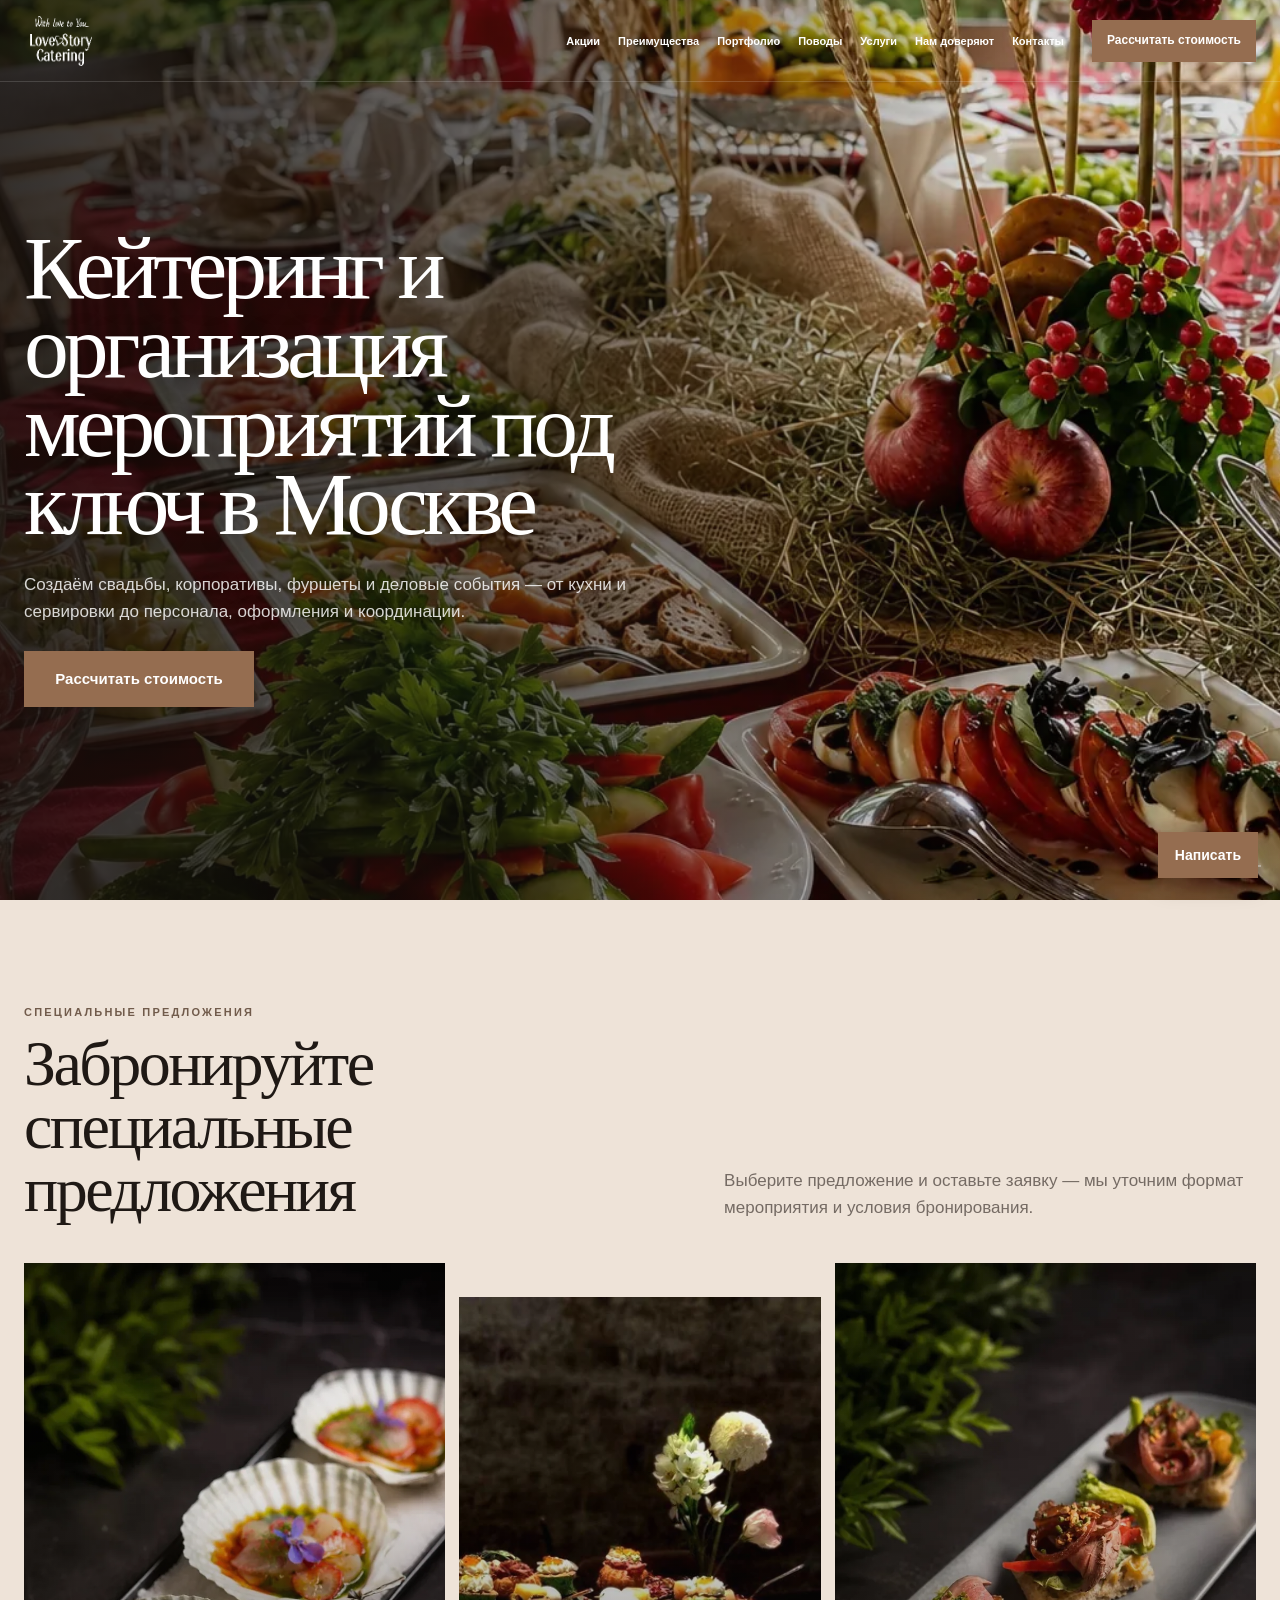
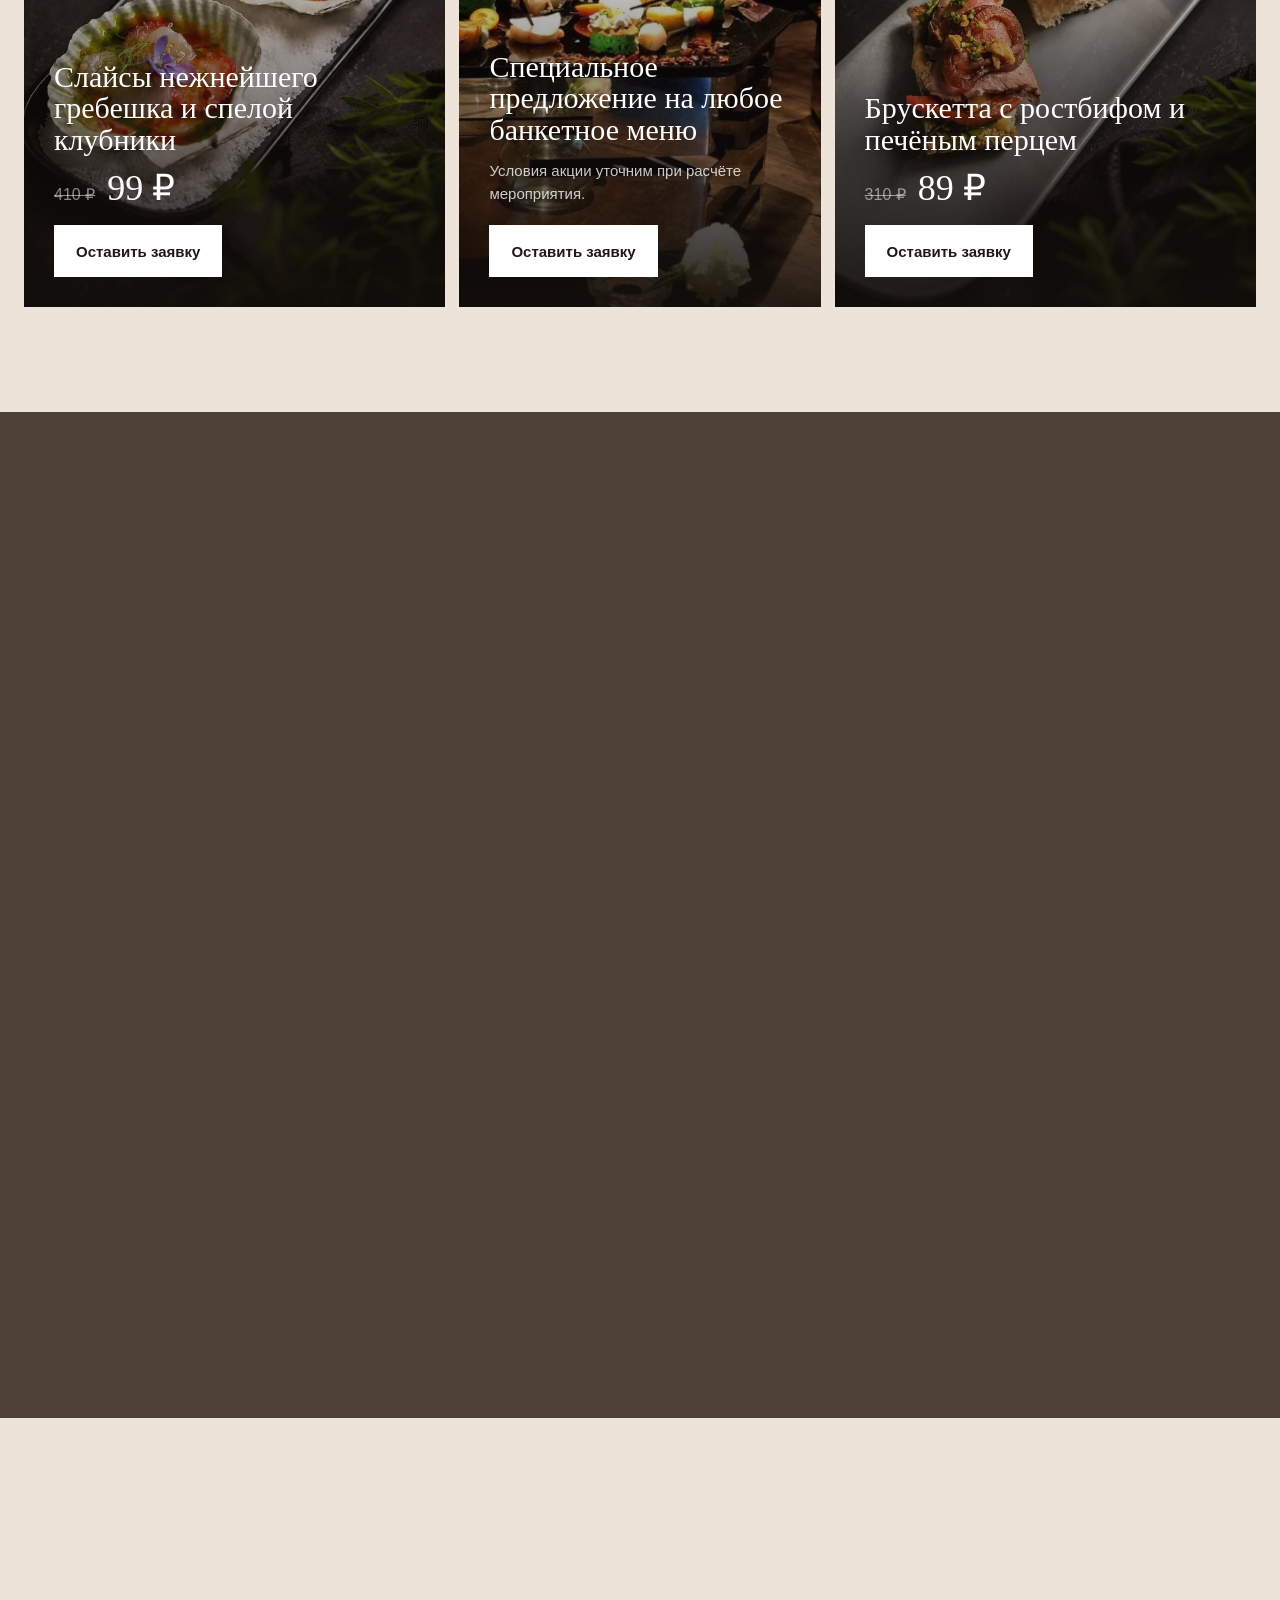
==== commit 3d189f31: "Update reviews block V3.6" ====
--- a/index.html
+++ b/index.html
@@ -204,7 +204,73 @@
 </div>
 </div>
 </section>
-<section class="ls-section ls-reviews" id="reviews"><div class="ls-wrap"><div class="ls-reviews-head reveal"><div><div class="ls-kicker">Отзывы о Love Story Catering на Яндекс Картах</div><h2 class="ls-h2">Что говорят о нас</h2></div></div><div class="ls-review-grid"><article class="ls-review-card reveal review-1"><div class="ls-review-meta"><div class="ls-review-author"><span aria-label="Яндекс" class="ls-yandex-chip">Я</span><div><strong>Дарья Филиппова</strong><small>26 октября 2025</small></div></div><div aria-label="5 из 5" class="ls-review-stars">★★★★★</div></div><div aria-hidden="true" class="ls-review-quote">“</div><p>Приятный персонал и профессиональный подход к каждому клиенту, вкусная и красивая подача блюд, соотношение цена-качество. Рекомендую 👍👍👍</p></article><article class="ls-review-card reveal review-2"><div class="ls-review-meta"><div class="ls-review-author"><span aria-label="Яндекс" class="ls-yandex-chip">Я</span><div><strong>Инкогнито 7030</strong><small>21 августа</small></div></div><div aria-label="5 из 5" class="ls-review-stars">★★★★★</div></div><div aria-hidden="true" class="ls-review-quote">“</div><p>На день рождения в офис заказывала кейтеринг (Love-Story Catering), еда приехала не только вкусная, но и безумно всё было красиво оформлено, официант всё красиво разложил, сервировка чудесная получилась, все коллеги были очень довольны! Все было вкусно и эстетично! Обратимся ещё!</p></article><article class="ls-review-card reveal review-3"><div class="ls-review-meta"><div class="ls-review-author"><span aria-label="Яндекс" class="ls-yandex-chip">Я</span><div><strong>Ярослав Яковлев</strong><small>9 марта 2025</small></div></div><div aria-label="5 из 5" class="ls-review-stars">★★★★★</div></div><div aria-hidden="true" class="ls-review-quote">“</div><p>Гендер-пати прошла идеально благодаря вам! Десерты в цветовой гамме праздника – это было очень мило. Всё привезли вовремя, оформили красиво.</p></article><article class="ls-review-card reveal review-4"><div class="ls-review-meta"><div class="ls-review-author"><span aria-label="Яндекс" class="ls-yandex-chip">Я</span><div><strong>Андрей Нагорный</strong><small>19 апреля 2025</small></div></div><div aria-label="5 из 5" class="ls-review-stars">★★★★★</div></div><div aria-hidden="true" class="ls-review-quote">“</div><p>Заказывали выпускной, все прошло на высшем уровне, милые официанты, вкусная еда и классная подача, ценник приятно удивил, рекомендую 👍🙌</p></article><article class="ls-review-card reveal review-5"><div class="ls-review-meta"><div class="ls-review-author"><span aria-label="Яндекс" class="ls-yandex-chip">Я</span><div><strong>Алина Дегтярева</strong><small>6 марта 2025</small></div></div><div aria-label="5 из 5" class="ls-review-stars">★★★★★</div></div><div aria-hidden="true" class="ls-review-quote">“</div><p>Организовывали банкет на 50 человек. Блюда шикарные, обслуживание на уровне ресторана. Особенно понравились горячие закуски!</p></article><article class="ls-review-card reveal review-6"><div class="ls-review-meta"><div class="ls-review-author"><span aria-label="Яндекс" class="ls-yandex-chip">Я</span><div><strong>Марк</strong><small>10 марта 2025</small></div></div><div aria-label="5 из 5" class="ls-review-stars">★★★★★</div></div><div aria-hidden="true" class="ls-review-quote">“</div><p>Спасибо команде кейтеринга за идеальную организацию детского праздника! Меню для малышей продумано отлично, сервис на высоте.</p></article><article class="ls-review-card reveal review-7"><div class="ls-review-meta"><div class="ls-review-author"><span aria-label="Яндекс" class="ls-yandex-chip">Я</span><div><strong>Сагида Яркаева</strong><small>29 марта 2025</small></div></div><div aria-label="5 из 5" class="ls-review-stars">★★★★★</div></div><div aria-hidden="true" class="ls-review-quote">“</div><p>Выбрали вас по рекомендации, не пожалели! Организация на 5+, официанты работают без суеты, еда на высоте.</p></article><article class="ls-review-card reveal review-8"><div class="ls-review-meta"><div class="ls-review-author"><span aria-label="Яндекс" class="ls-yandex-chip">Я</span><div><strong>Нина Кривошеева</strong><small>23 марта 2025</small></div></div><div aria-label="5 из 5" class="ls-review-stars">★★★★★</div></div><div aria-hidden="true" class="ls-review-quote">“</div><p>Было сомнение, справятся ли с большим количеством гостей. Справились! Всё чётко, вовремя, горячие блюда горячие, холодные — холодные.</p></article></div><button aria-expanded="false" class="ls-review-more" id="reviewMore" type="button">Показать ещё отзывы</button><div class="ls-reviews-footer"><a class="ls-btn js-yandex-reviews" href="https://yandex.ru/maps/org/love_story_catering/238090767706/reviews/?ll=37.533607%2C55.808913&amp;tab=reviews&amp;z=16.68" rel="noopener" target="_blank">Все отзывы на Яндекс Картах</a></div></div></section>
+<section class="ls-section ls-reviews" id="reviews">
+  <div class="ls-wrap">
+    <div class="ls-reviews-title reveal">
+      <div class="ls-kicker">Отзывы гостей</div>
+      <h2 class="ls-h2">Отзывы</h2>
+    </div>
+
+    <div class="ls-reviews-collage">
+      <div class="ls-review-col ls-review-col--left">
+        <article class="ls-review-float photo-card reveal">
+          <div class="ls-review-person">
+            <img src="assets/images/reviews/oleg-markovin.webp" alt="Олег Марковин" loading="lazy" decoding="async" width="900" height="898">
+          </div>
+          <div class="ls-review-cloud">
+            <p>Огромная благодарность Вячеславу и Дарье за предоставление площадки и команды по кейтерингу. Играли свадьбу 26.06.2026. Всё было на высшем уровне — от организации до человеческого отношения! Будем рекомендовать вас.</p>
+            <div class="ls-review-author">Олег Марковин</div>
+          </div>
+        </article>
+
+        <article class="ls-review-float text-card reveal" data-delay="1">
+          <div class="ls-review-cloud ls-review-cloud--solo">
+            <p>Заказывали выпускной — всё прошло на высшем уровне: милые официанты, вкусная еда и классная подача. Ценник приятно удивил, рекомендую 🙌🙌</p>
+            <div class="ls-review-author">Андрей Нагорный</div>
+          </div>
+        </article>
+      </div>
+
+      <div class="ls-review-col ls-review-col--center">
+        <article class="ls-review-float photo-card reveal" data-delay="1">
+          <div class="ls-review-person">
+            <img src="assets/images/reviews/darya-filippova.webp" alt="Дарья Филиппова" loading="lazy" decoding="async" width="900" height="900">
+          </div>
+          <div class="ls-review-cloud">
+            <p>Приятный персонал и профессиональный подход к каждому клиенту, вкусная и красивая подача блюд, соотношение цена-качество. Рекомендую 👍👍👍</p>
+            <div class="ls-review-author">Дарья Филиппова</div>
+          </div>
+        </article>
+
+        <article class="ls-review-float text-card reveal" data-delay="2">
+          <div class="ls-review-cloud ls-review-cloud--solo">
+            <p>Организовывали банкет на 50 человек. Блюда шикарные, обслуживание на уровне ресторана. Особенно понравились горячие закуски!</p>
+            <div class="ls-review-author">Алина Дегтярева</div>
+          </div>
+        </article>
+      </div>
+
+      <div class="ls-review-col ls-review-col--right">
+        <article class="ls-review-float photo-card reveal" data-delay="2">
+          <div class="ls-review-person">
+            <img src="assets/images/reviews/maksim-cherepovskiy.webp" alt="Максим Череповский" loading="lazy" decoding="async" width="900" height="1349">
+          </div>
+          <div class="ls-review-cloud">
+            <p>Прекрасное место, персонал прекрасный, еда вкусная, место уютное 😍</p>
+            <div class="ls-review-author">Максим Череповский</div>
+          </div>
+        </article>
+
+        <article class="ls-review-float text-card reveal">
+          <div class="ls-review-cloud ls-review-cloud--solo">
+            <p>Было сомнение, справятся ли с большим количеством гостей. Справились! Всё чётко, вовремя, горячие блюда горячие, холодные — холодные.</p>
+            <div class="ls-review-author">Нина Кривошеева</div>
+          </div>
+        </article>
+      </div>
+    </div>
+  </div>
+</section>
 <section class="ls-section ls-trust" id="trust">
 <div class="ls-wrap ls-trust-head"><div class="ls-kicker">Нам доверяют</div><h2 class="ls-h2">С нами работали</h2></div>
 <div aria-label="Компании, с которыми мы работали" class="ls-logo-marquees">
--- a/css/style.css
+++ b/css/style.css
@@ -120,21 +120,22 @@
 
 /* Reviews */
 .ls-reviews{background:#f4ece4}
-.ls-reviews-head{margin-bottom:30px}
-.ls-review-grid{display:grid;grid-template-columns:1fr;gap:8px}
-.ls-review-card{position:relative;min-height:250px;padding:24px 22px 26px;background:#eadfd5;border-top:1px solid rgba(32,27,24,.18);overflow:hidden}
-.ls-review-meta{display:flex;align-items:flex-start;justify-content:space-between;gap:12px;position:relative;z-index:2}
-.ls-review-author{display:flex;align-items:center;gap:10px;min-width:0}
-.ls-yandex-chip{width:38px;height:38px;border-radius:50%;display:grid;place-items:center;flex:0 0 38px;background:#fff;color:#d63b2e;font:800 18px/1 var(--sans);border:1px solid rgba(0,0,0,.07)}
-.ls-review-author strong{display:block;font-size:14px;line-height:1.25}
-.ls-review-author small{display:block;margin-top:4px;font-size:11px;color:var(--muted)}
-.ls-review-stars{font-size:13px;letter-spacing:.06em;color:#d69a21;white-space:nowrap}
-.ls-review-quote{position:absolute;right:16px;bottom:-26px;font:400 150px/1 var(--serif);color:rgba(98,69,50,.08);pointer-events:none}
-.ls-review-card p{position:relative;z-index:1;margin:36px 0 0;font:400 18px/1.5 var(--serif);color:#3b322c}
-.ls-review-card:nth-child(n+7){display:none}
-.ls-review-grid.expanded .ls-review-card{display:block}
-.ls-reviews-footer{margin-top:22px;display:flex;justify-content:flex-start}
-.ls-reviews-footer .ls-btn{width:100%}
+.ls-reviews-head{margin-bottom:28px}
+.ls-reviews-intro{max-width:680px;margin:14px 0 0;color:var(--muted);font-size:16px;line-height:1.55}
+.ls-review-stories{display:grid;grid-template-columns:1fr;gap:10px}
+.ls-review-story{position:relative;overflow:hidden;background:#e9ddd2;border:1px solid rgba(44,34,28,.10);min-width:0}
+.ls-review-photo{position:relative;aspect-ratio:4/3;overflow:hidden;background:#d8c9bb}
+.ls-review-photo img{width:100%;height:100%;display:block;object-fit:cover;object-position:center}
+.ls-review-copy{position:relative;padding:24px 22px 26px;min-width:0}
+.ls-review-person{display:flex;align-items:center;gap:10px;min-height:34px;position:relative;z-index:2}
+.ls-review-person strong{font-size:16px;line-height:1.2;font-weight:800}
+.ls-review-person>span:not(.ls-review-initial){margin-left:auto;font-size:11px;line-height:1;text-transform:uppercase;letter-spacing:.12em;color:var(--muted)}
+.ls-review-initial{width:34px;height:34px;border-radius:50%;display:grid;place-items:center;background:#9a6f52;color:#fff;font-weight:800;font-size:13px;flex:0 0 auto}
+.ls-review-mark{position:absolute;right:18px;top:44px;font:400 92px/.8 var(--serif);color:rgba(92,61,42,.10);pointer-events:none}
+.ls-review-copy p{position:relative;z-index:1;margin:26px 0 0;font:400 18px/1.52 var(--serif);color:#352d28;text-wrap:pretty}
+.ls-review-text{min-height:250px;display:flex}
+.ls-review-text .ls-review-copy{display:flex;flex-direction:column;width:100%}
+.ls-review-text .ls-review-copy p{margin-top:auto;padding-top:34px}
 
 /* Trust */
 .ls-trust{background:var(--paper);overflow:hidden}
@@ -230,10 +231,6 @@
   .ls-show-more{display:none}
   .ls-occasion-grid{grid-template-columns:repeat(2,1fr)}
   .ls-occ{height:430px}
-  .ls-review-grid{grid-template-columns:repeat(2,1fr);gap:10px}
-  .ls-review-card:nth-child(n){display:block}
-  .ls-review-more{display:none}
-  .ls-reviews-footer .ls-btn{width:auto}
   .ls-logo-marquees{grid-template-columns:repeat(5,1fr);gap:26px 36px}
   .ls-track img{height:70px}
   .ls-final-light-grid{grid-template-columns:1fr 1fr;gap:36px}
@@ -297,14 +294,6 @@
   .ls-occ-copy{left:18px;right:18px;bottom:18px;padding:18px;background:rgba(23,18,15,.54)}
   .ls-occ h3{font-size:34px}
   .ls-occ p{font-size:13px;line-height:1.55}
-  .ls-review-grid{display:grid;grid-template-columns:repeat(12,1fr);gap:10px;align-items:stretch}
-  .ls-review-card{min-height:285px;padding:28px}
-  .ls-review-card p{font-size:19px}
-  .review-1,.review-2,.review-3{grid-column:span 4}
-  .review-4{grid-column:span 5}.review-5{grid-column:span 7}
-  .review-6,.review-7,.review-8{grid-column:span 4}
-  .review-2,.review-5{background:#e4d5c9}
-  .review-4{background:#f0e7df}
   .ls-logo-marquees{display:flex;flex-direction:column;gap:26px;padding:0;margin-top:46px}
   .ls-marquee{display:block;overflow:hidden}
   .ls-track{display:flex;align-items:center;width:max-content;gap:72px;will-change:transform}
@@ -472,14 +461,9 @@
 }
 
 /* Reviews: more editorial breathing room, less decorative noise. */
-.ls-review-grid{gap:12px}
-.ls-review-card{padding:27px 24px 30px;border-top-color:rgba(32,27,24,.13)}
-.ls-review-card p{margin-top:30px;line-height:1.56}
 .ls-review-quote{font-size:112px;right:20px;bottom:-16px;color:rgba(98,69,50,.045)}
 .ls-review-stars{font-size:12px;letter-spacing:.045em;color:#b88734}
 @media (min-width:1024px){
-  .ls-review-grid{gap:14px}
-  .ls-review-card{padding:30px;min-height:300px}
 }
 
 /* Partner logos: native colors, consistent visual size. */
@@ -762,3 +746,132 @@
   .ls-hero-bg{transition:none!important;transform:none!important}
   .reveal,.ls-tasting-card.ls-tasting-slide{transition:none!important;transform:none!important;opacity:1!important}
 }
+
+/* Reviews — editorial responsive layout */
+@media (min-width:768px){
+  .ls-review-stories{grid-template-columns:repeat(2,minmax(0,1fr));gap:12px}
+  .ls-review-feature{grid-column:1/-1;display:grid;grid-template-columns:minmax(280px,.9fr) minmax(0,1.1fr);min-height:470px}
+  .ls-review-feature .ls-review-photo{aspect-ratio:auto;height:100%}
+  .ls-review-feature .ls-review-copy{padding:38px 36px}
+  .ls-review-feature .ls-review-copy p{font-size:21px;line-height:1.48}
+  .ls-review-portrait .ls-review-photo{aspect-ratio:5/4}
+  .ls-review-wide{grid-column:1/-1;min-height:230px}
+}
+@media (min-width:1100px){
+  .ls-review-stories{grid-template-columns:repeat(12,minmax(0,1fr));gap:12px;align-items:stretch}
+  .ls-review-feature{grid-column:span 7;display:grid;grid-template-columns:minmax(250px,.82fr) minmax(0,1.18fr);min-height:520px}
+  .ls-review-portrait{grid-column:span 5;display:grid;grid-template-rows:300px 1fr}
+  .ls-review-wide{grid-column:span 7;min-height:300px}
+  .ls-review-text:not(.ls-review-wide){grid-column:span 6;min-height:280px}
+  .ls-review-story:nth-child(5){background:#efe5dc}
+  .ls-review-story:nth-child(6){background:#e2d2c5}
+}
+@media (max-width:520px){
+  .ls-reviews-head{margin-bottom:22px}
+  .ls-review-copy{padding:21px 18px 23px}
+  .ls-review-copy p{font-size:17px;line-height:1.5;margin-top:22px}
+  .ls-review-photo{aspect-ratio:1/1}
+  .ls-review-feature .ls-review-photo img{object-position:center 30%}
+  .ls-review-portrait .ls-review-photo img{object-position:center 28%}
+}
+
+
+
+
+
+/* Reviews — compact floating collage */
+.ls-reviews{
+  background:var(--bg);
+  padding-top:78px;
+  padding-bottom:78px;
+}
+.ls-reviews-title{
+  text-align:center;
+  margin-bottom:34px;
+}
+.ls-reviews-title .ls-h2{margin-inline:auto}
+.ls-reviews-collage{
+  display:grid;
+  grid-template-columns:repeat(3,minmax(0,1fr));
+  gap:24px 34px;
+  align-items:start;
+}
+.ls-review-col{
+  display:flex;
+  flex-direction:column;
+  gap:24px;
+  min-width:0;
+}
+.ls-review-col--left{padding-top:0}
+.ls-review-col--center{padding-top:54px}
+.ls-review-col--right{padding-top:22px}
+.ls-review-float{min-width:0}
+.ls-review-person{
+  width:min(210px,62%);
+  aspect-ratio:4/5;
+  border-radius:28px;
+  overflow:hidden;
+  box-shadow:0 18px 44px rgba(39,24,13,.10);
+  background:#ddd;
+}
+.ls-review-person img{
+  width:100%;height:100%;display:block;object-fit:cover;
+}
+.ls-review-cloud{
+  position:relative;
+  margin-top:-24px;
+  margin-left:36px;
+  max-width:360px;
+  padding:23px 24px 21px;
+  isolation:isolate;
+}
+.ls-review-cloud::before{
+  content:"";
+  position:absolute;
+  inset:-7px -10px -8px -12px;
+  z-index:-1;
+  border-radius:38px;
+  background:
+    radial-gradient(circle at 12% 28%,rgba(255,255,255,.99) 0 18%,transparent 19%),
+    radial-gradient(circle at 31% 18%,rgba(255,255,255,.98) 0 22%,transparent 23%),
+    radial-gradient(circle at 54% 15%,rgba(255,255,255,.98) 0 21%,transparent 22%),
+    radial-gradient(circle at 77% 22%,rgba(255,255,255,.98) 0 22%,transparent 23%),
+    radial-gradient(circle at 89% 49%,rgba(255,255,255,.96) 0 20%,transparent 21%),
+    radial-gradient(circle at 73% 80%,rgba(255,255,255,.97) 0 23%,transparent 24%),
+    radial-gradient(circle at 42% 84%,rgba(255,255,255,.97) 0 23%,transparent 24%),
+    radial-gradient(circle at 14% 69%,rgba(255,255,255,.96) 0 20%,transparent 21%),
+    linear-gradient(180deg,rgba(255,255,255,.99),rgba(255,255,255,.96));
+  box-shadow:0 18px 45px rgba(44,26,11,.09);
+  filter:drop-shadow(0 6px 18px rgba(93,65,39,.08));
+}
+.ls-review-cloud p{
+  margin:0;color:#35251a;font:500 16px/1.5 var(--font);
+}
+.ls-review-author{
+  margin-top:14px;color:#1d140d;font:800 14px/1.25 var(--font);
+}
+.ls-review-cloud--solo{
+  margin:0;
+  max-width:none;
+  padding:23px 24px 21px;
+}
+.ls-review-col--center .photo-card{margin-left:8px}
+.ls-review-col--right .text-card{margin-left:18px}
+.ls-review-col--left .text-card{margin-right:12px}
+@media (max-width:1050px){
+  .ls-reviews-collage{grid-template-columns:repeat(2,minmax(0,1fr));gap:28px}
+  .ls-review-col--center{padding-top:26px}
+  .ls-review-col--right{padding-top:0;grid-column:1/-1;display:grid;grid-template-columns:repeat(2,minmax(0,1fr));gap:28px;align-items:start}
+  .ls-review-col--right .text-card{margin-left:0}
+}
+@media (max-width:720px){
+  .ls-reviews{padding-top:62px;padding-bottom:62px}
+  .ls-reviews-collage{grid-template-columns:1fr;gap:22px}
+  .ls-review-col,.ls-review-col--center,.ls-review-col--right{padding-top:0;display:flex;gap:22px;grid-column:auto}
+  .ls-review-col--center .photo-card,.ls-review-col--right .text-card,.ls-review-col--left .text-card{margin:0}
+  .ls-review-person{width:min(190px,58vw);border-radius:24px}
+  .ls-review-cloud{margin-top:-18px;margin-left:18px;max-width:none;padding:20px 20px 18px}
+  .ls-review-cloud--solo{margin:0;padding:20px 20px 18px}
+  .ls-review-cloud p{font-size:15px;line-height:1.48}
+  .ls-review-author{font-size:14px;margin-top:12px}
+}
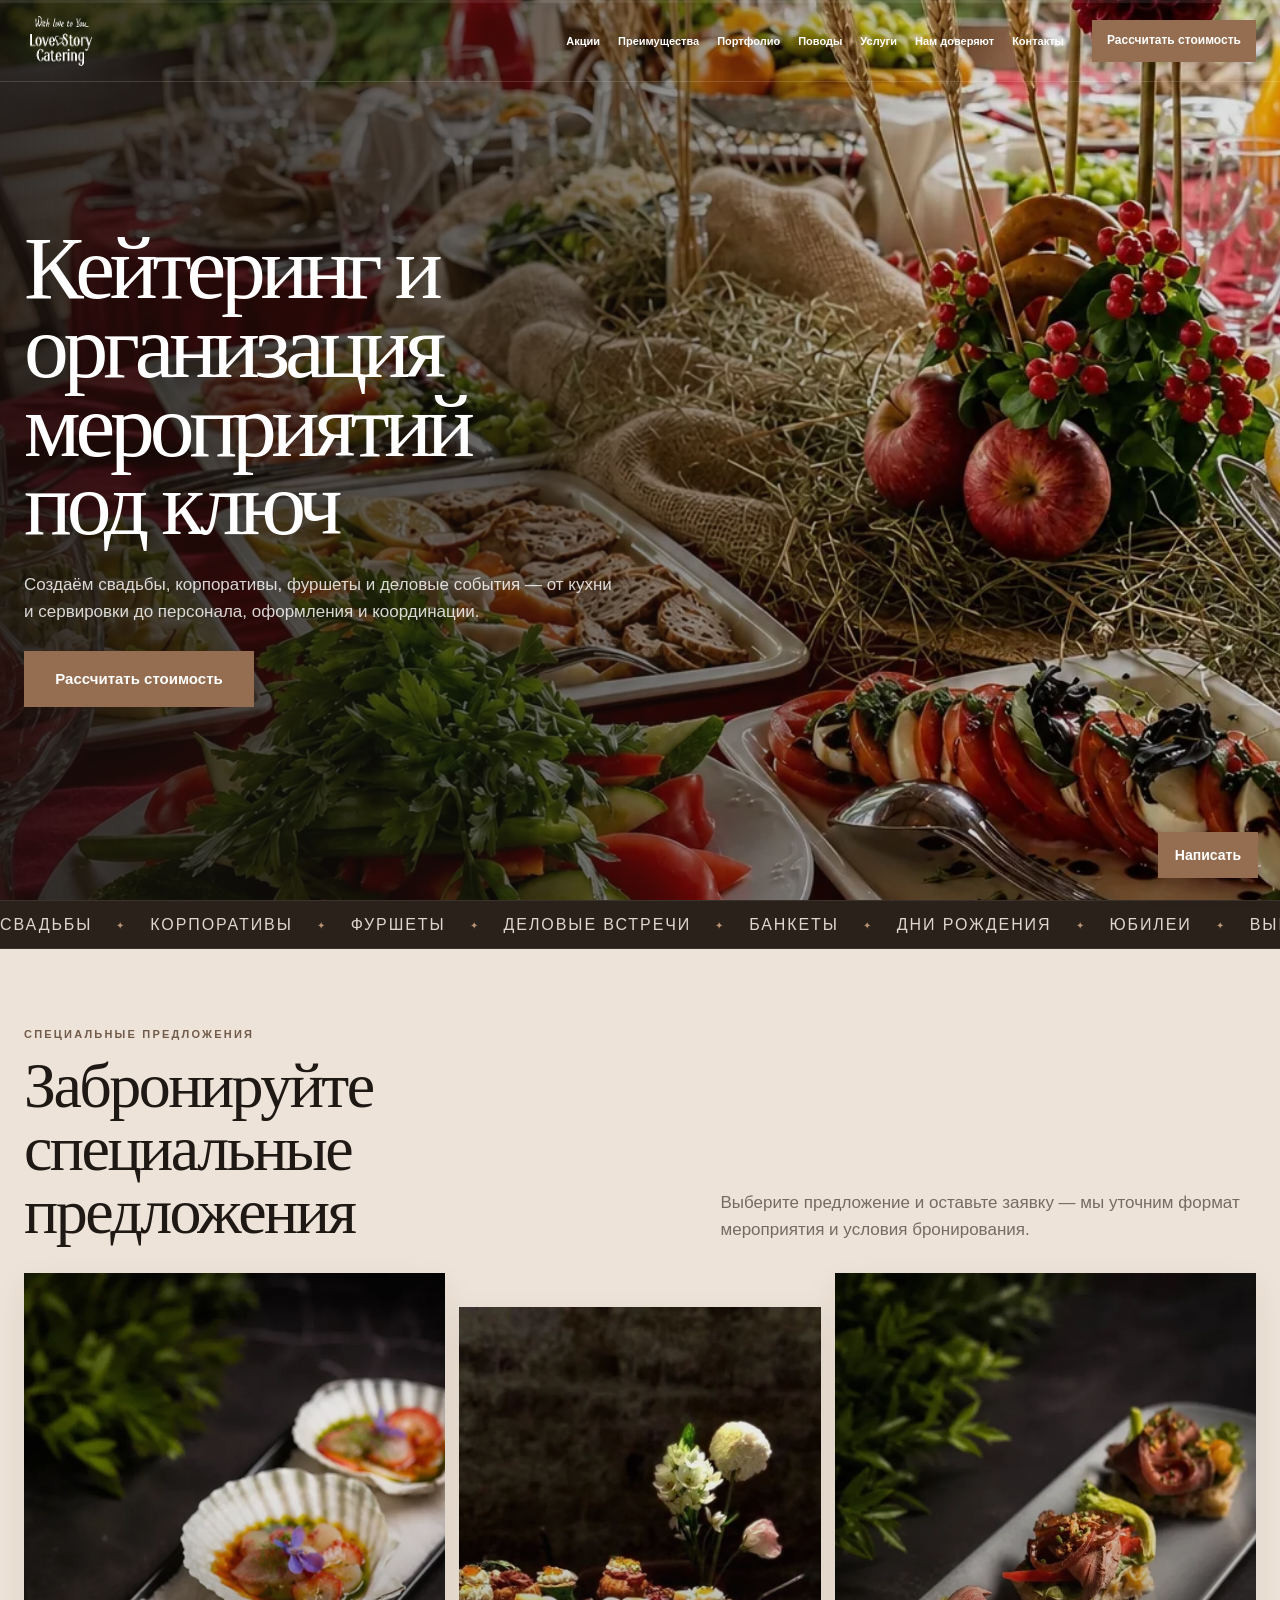
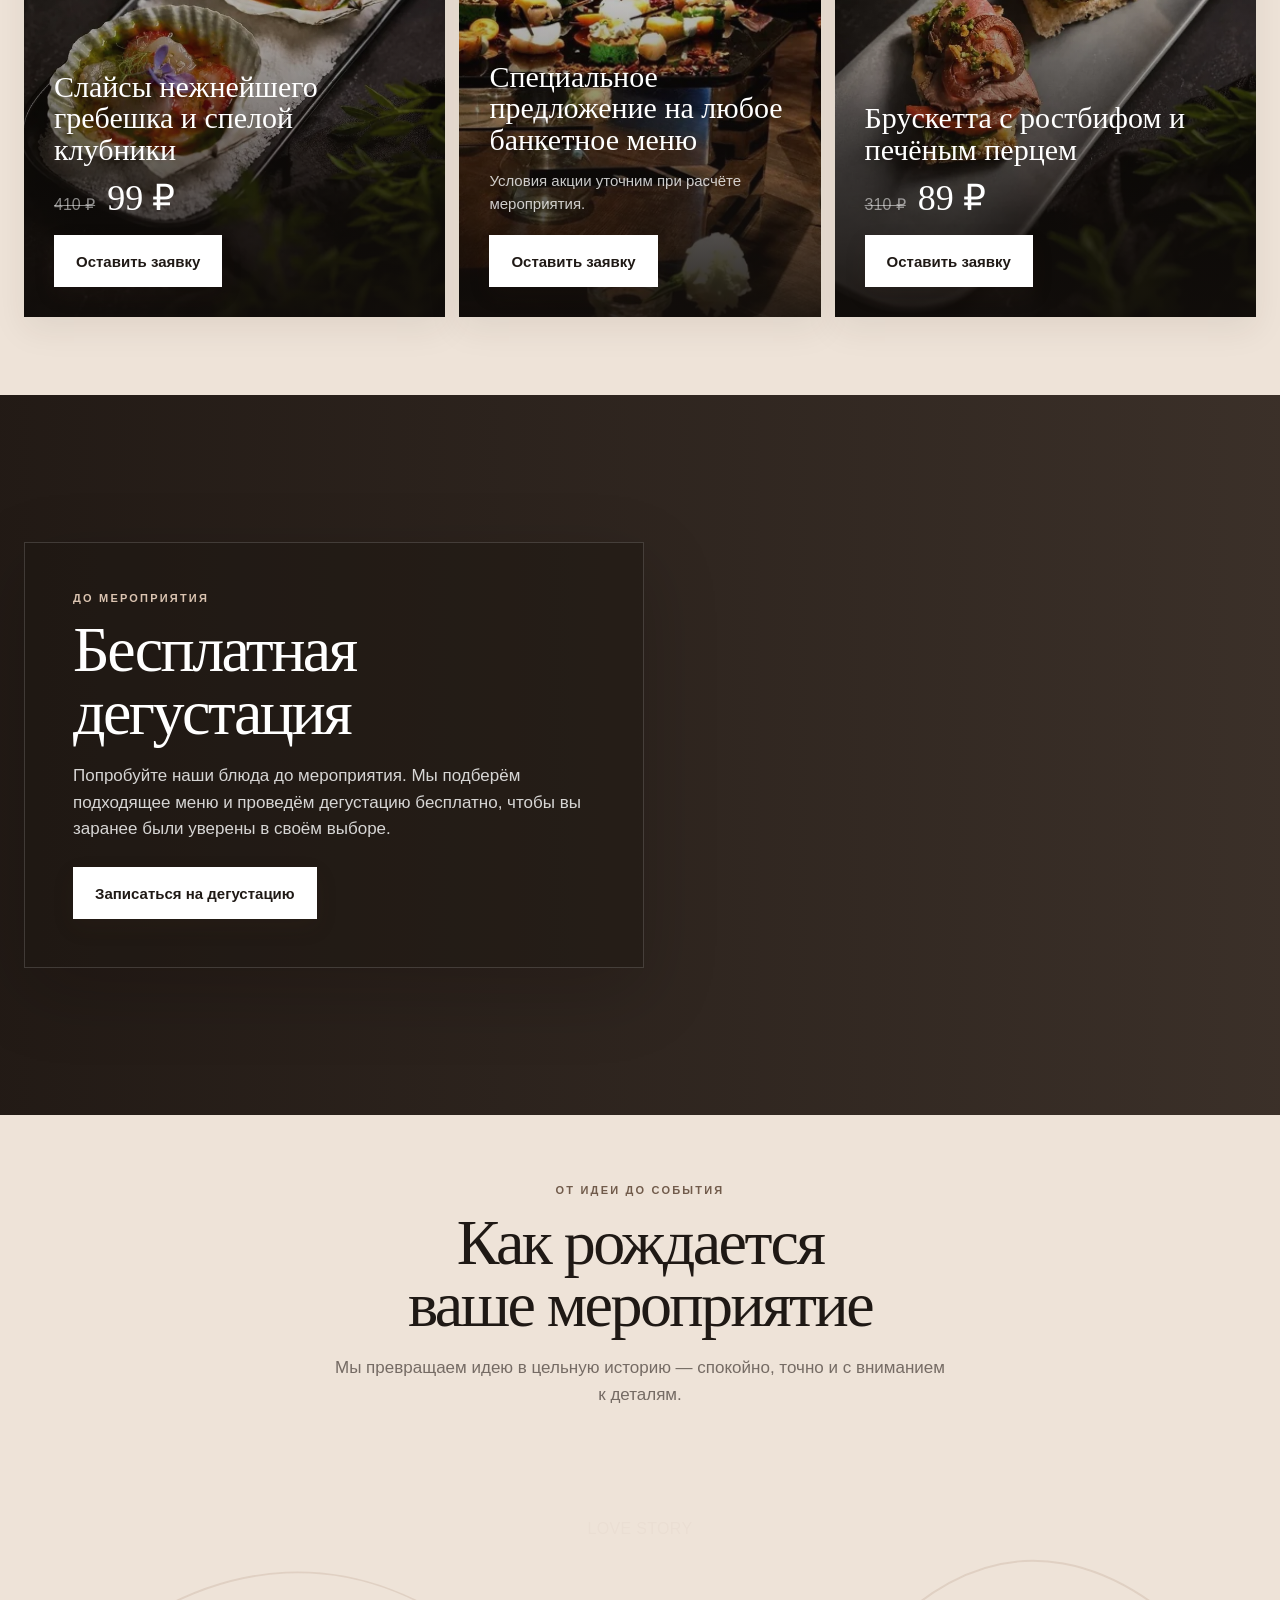
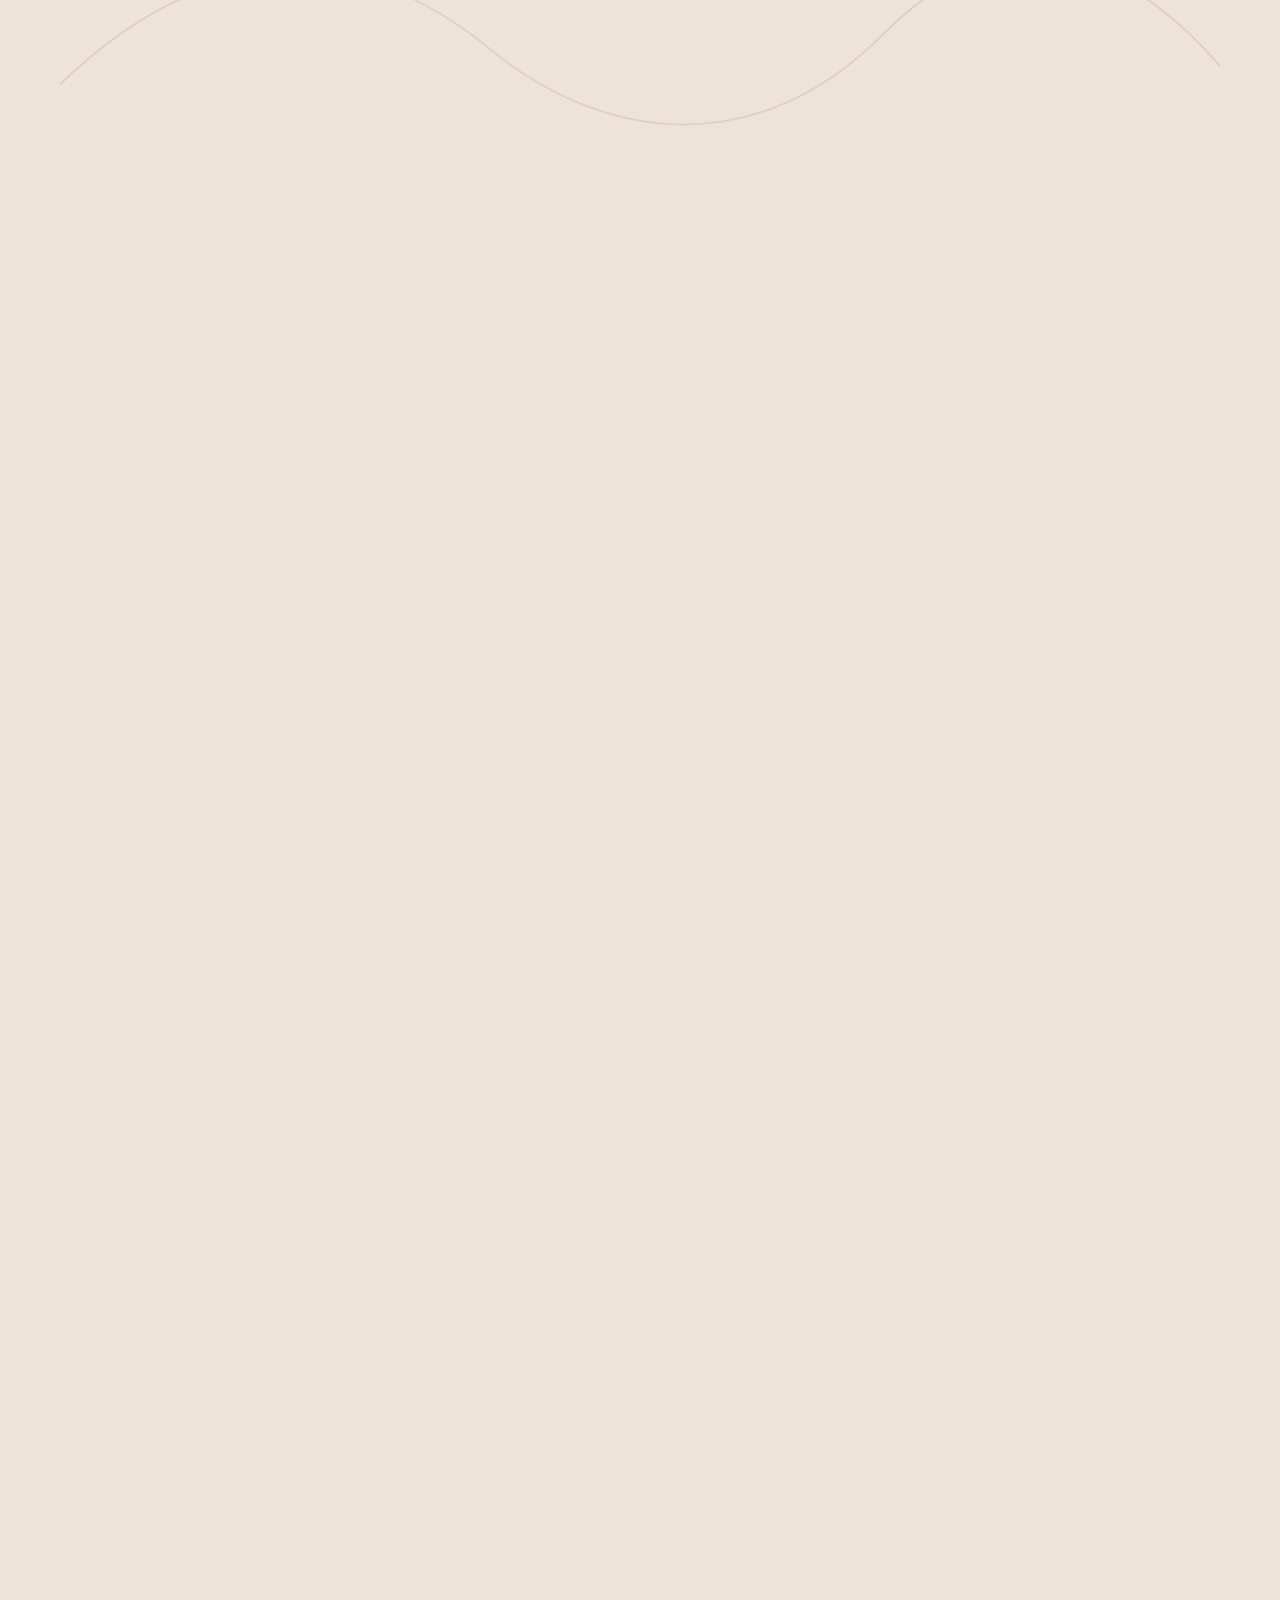
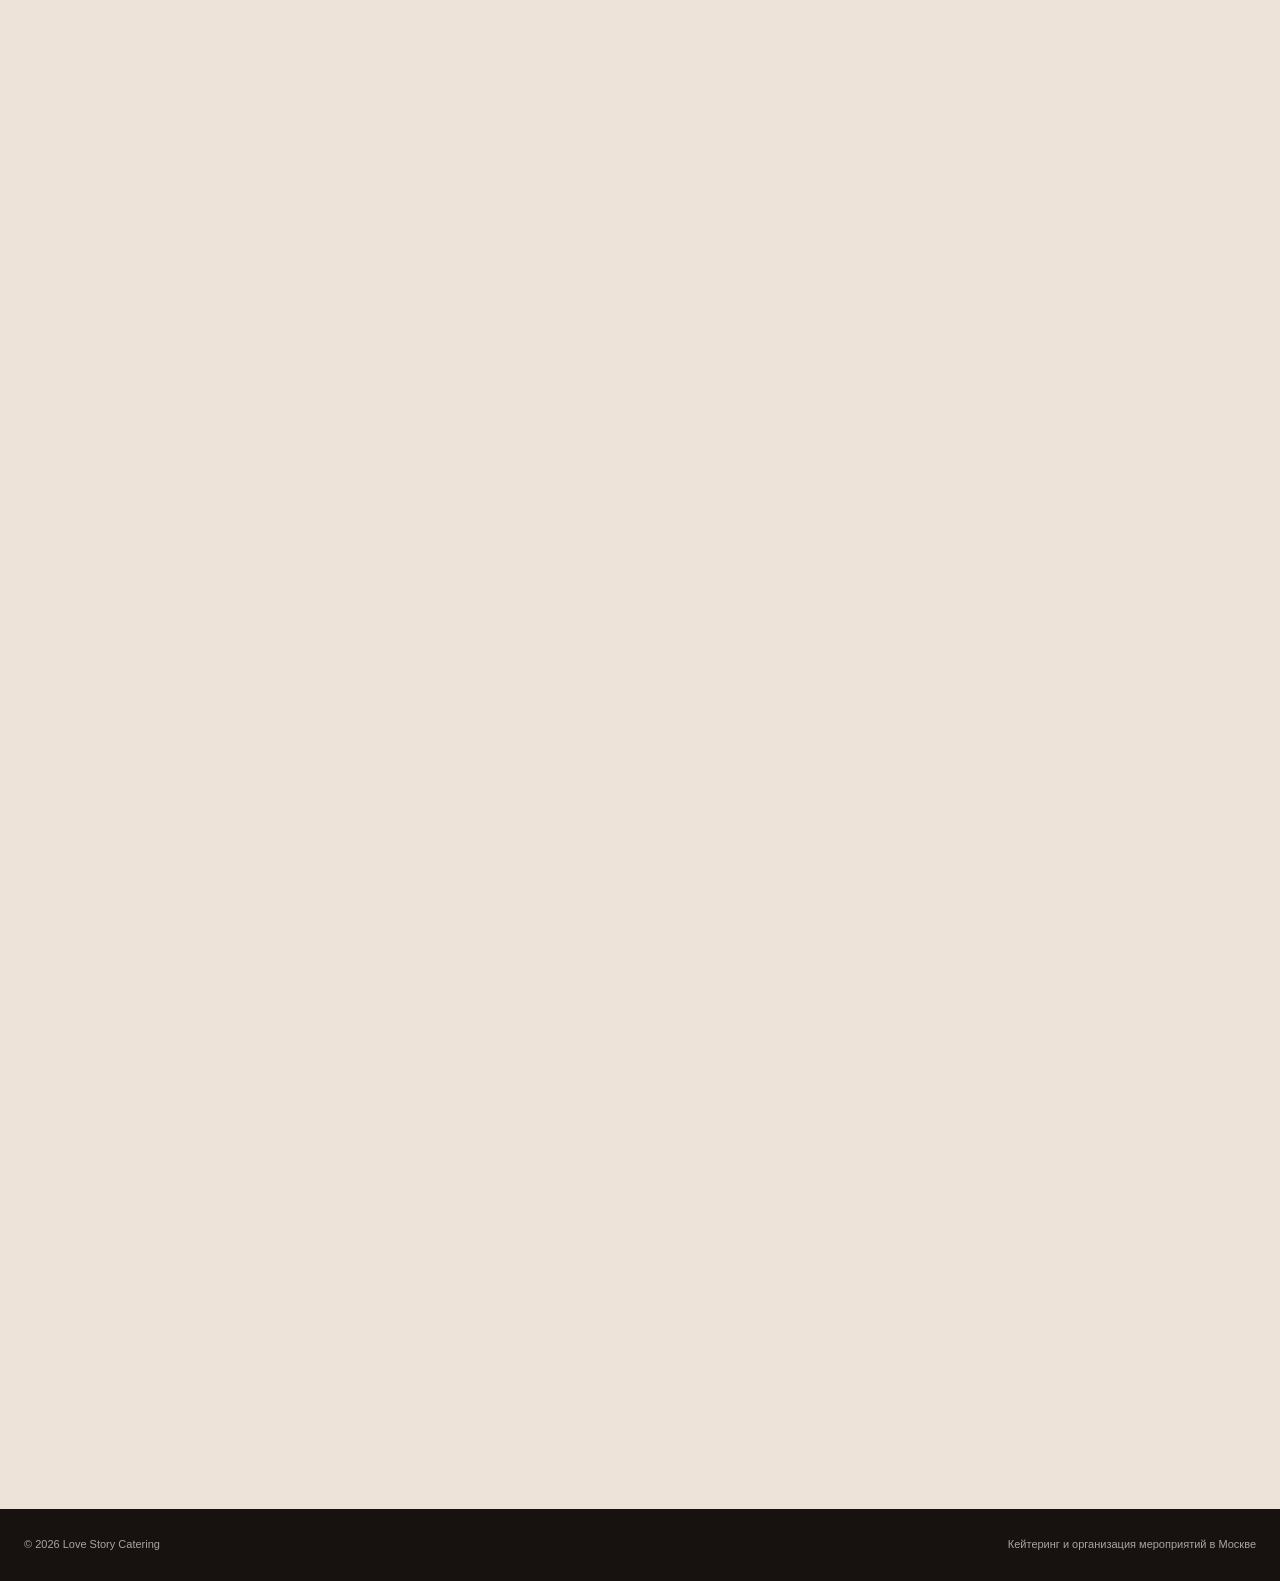
==== commit 005321eb: "Update website V5.0" ====
--- a/index.html
+++ b/index.html
@@ -39,6 +39,7 @@
 <script type="application/ld+json">{"@context":"https://schema.org","@type":"Caterer","name":"Love Story Catering","url":"https://lscate.ru/","image":"https://lscate.ru/assets/images/hero-01-1024.webp","telephone":["+7 495 118-03-03","+7 926 206-27-99"],"email":"info@lscate.ru","areaServed":[{"@type":"City","name":"Москва"},{"@type":"AdministrativeArea","name":"Московская область"}],"sameAs":["https://yandex.ru/maps/org/love_story_catering/238090767706/"]}</script>
 </head>
 <body>
+<div class="ls-scroll-progress" aria-hidden="true"><span></span></div>
 <noscript><div><img alt="" src="https://mc.yandex.ru/watch/111456931" style="position:absolute;left:-9999px"/></div></noscript>
 <div id="ls-catering-site">
 <div aria-hidden="true" class="ls-progress" id="lsProgress"></div>
@@ -75,7 +76,7 @@
 <div aria-hidden="true" class="ls-hero-overlay"></div>
 <div class="ls-wrap">
 <div class="ls-hero-copy">
-<h1 id="hero-title">Кейтеринг и организация мероприятий под ключ в Москве</h1>
+<h1 id="hero-title">Кейтеринг и организация мероприятий под ключ</h1>
 <p>Создаём свадьбы, корпоративы, фуршеты и деловые события — от кухни и сервировки до персонала, оформления и координации.</p>
 <button class="ls-btn ls-hero-cta js-open-form" type="button">Рассчитать стоимость</button>
 </div>
@@ -85,6 +86,12 @@
 <button aria-label="Второе фото" class="ls-hero-dot" type="button"></button>
 </div>
 </section>
+<div class="ls-format-ribbon" aria-hidden="true">
+  <div class="ls-format-track">
+    <span>Свадьбы</span><i>✦</i><span>Корпоративы</span><i>✦</i><span>Фуршеты</span><i>✦</i><span>Деловые встречи</span><i>✦</i><span>Банкеты</span><i>✦</i><span>Дни рождения</span><i>✦</i><span>Юбилеи</span><i>✦</i><span>Выпускные</span><i>✦</i><span>Презентации</span><i>✦</i><span>Кофе-брейки</span><i>✦</i>
+    <span>Свадьбы</span><i>✦</i><span>Корпоративы</span><i>✦</i><span>Фуршеты</span><i>✦</i><span>Деловые встречи</span><i>✦</i><span>Банкеты</span><i>✦</i><span>Дни рождения</span><i>✦</i><span>Юбилеи</span><i>✦</i><span>Выпускные</span><i>✦</i><span>Презентации</span><i>✦</i><span>Кофе-брейки</span><i>✦</i>
+  </div>
+</div>
 <section class="ls-section ls-offers" id="offers">
 <div class="ls-wrap">
 <div class="ls-offer-head reveal">
@@ -132,6 +139,54 @@
 </div>
 </div>
 </section>
+<section class="ls-section ls-storyline" id="storyline" aria-labelledby="storyline-title">
+  <div class="ls-wrap">
+    <div class="ls-storyline-head reveal">
+      <div class="ls-kicker">От идеи до события</div>
+      <h2 class="ls-h2" id="storyline-title">Как рождается ваше мероприятие</h2>
+      <p class="ls-copy">Мы превращаем идею в цельную историю — спокойно, точно и с вниманием к деталям.</p>
+    </div>
+
+    <div class="ls-storyline-scene">
+      <svg class="ls-storyline-path" viewBox="0 0 1200 360" preserveAspectRatio="none" aria-hidden="true">
+        <path class="ls-storyline-path-base" d="M30,230 C180,70 330,80 450,190 C570,300 720,310 840,175 C960,40 1080,95 1170,210"/>
+        <path class="ls-storyline-path-live" id="lsStoryPath" d="M30,230 C180,70 330,80 450,190 C570,300 720,310 840,175 C960,40 1080,95 1170,210"/>
+      </svg>
+
+      <article class="ls-story-node ls-story-node--1 reveal">
+        <div class="ls-story-dot"><span>01</span></div>
+        <div class="ls-story-card">
+          <strong>Идея</strong>
+          <p>Вы рассказываете о событии, гостях и настроении, которое хотите создать.</p>
+        </div>
+      </article>
+
+      <article class="ls-story-node ls-story-node--2 reveal" data-delay="1">
+        <div class="ls-story-dot"><span>02</span></div>
+        <div class="ls-story-card">
+          <strong>Меню</strong>
+          <p>Собираем блюда и формат подачи под бюджет, площадку и состав гостей.</p>
+        </div>
+      </article>
+
+      <article class="ls-story-node ls-story-node--3 reveal" data-delay="2">
+        <div class="ls-story-dot"><span>03</span></div>
+        <div class="ls-story-card">
+          <strong>Подготовка</strong>
+          <p>Сервировка, персонал, оборудование и тайминг объединяются в один сценарий.</p>
+        </div>
+      </article>
+
+      <article class="ls-story-node ls-story-node--4 reveal">
+        <div class="ls-story-dot"><span>04</span></div>
+        <div class="ls-story-card">
+          <strong>Событие</strong>
+          <p>В день мероприятия команда берёт всё на себя — вам остаётся быть с гостями.</p>
+        </div>
+      </article>
+    </div>
+  </div>
+</section>
 <section class="ls-section ls-advantages-v8" id="advantages">
 <div class="ls-wrap">
 <div class="ls-v8-head reveal">
@@ -156,6 +211,7 @@
 <h2 class="ls-h2">Портфолио</h2>
 <div class="ls-gallery ls-gallery-new" id="portfolioGallery">
 <button class="ls-gallery-item ls-gallery-feature" data-lightbox="assets/images/portfolio-new-01-1280.webp" type="button"><img alt="Фуршет Love Story Catering" decoding="async" loading="lazy" sizes="(max-width: 699px) 100vw, 50vw" src="assets/images/portfolio-new-01-430.webp" srcset="assets/images/portfolio-new-01-430.webp 430w, assets/images/portfolio-new-01-768.webp 768w, assets/images/portfolio-new-01-1280.webp 1280w" width="430" height="322"/></button>
+<button class="ls-gallery-item" data-lightbox="assets/images/portfolio-new-19-1200.webp" type="button"><img alt="Гости наслаждаются кейтерингом Love Story Catering" decoding="async" loading="lazy" sizes="(max-width: 699px) 100vw, 50vw" src="assets/images/portfolio-new-19-430.webp" srcset="assets/images/portfolio-new-19-430.webp 430w, assets/images/portfolio-new-19-768.webp 768w, assets/images/portfolio-new-19-1200.webp 1200w" width="430" height="645"/></button>
 <button class="ls-gallery-item" data-lightbox="assets/images/portfolio-new-02-1248.webp" type="button"><img alt="Выездной банкет Love Story Catering" decoding="async" loading="lazy" sizes="(max-width: 699px) 100vw, 50vw" src="assets/images/portfolio-new-02-430.webp" srcset="assets/images/portfolio-new-02-430.webp 430w, assets/images/portfolio-new-02-768.webp 768w, assets/images/portfolio-new-02-1248.webp 1248w" width="430" height="287"/></button>
 <button class="ls-gallery-item" data-lightbox="assets/images/portfolio-new-03-1280.webp" type="button"><img alt="Закуски на выездном мероприятии" decoding="async" loading="lazy" sizes="(max-width: 699px) 100vw, 50vw" src="assets/images/portfolio-new-03-430.webp" srcset="assets/images/portfolio-new-03-430.webp 430w, assets/images/portfolio-new-03-768.webp 768w, assets/images/portfolio-new-03-1280.webp 1280w" width="430" height="322"/></button>
 <button class="ls-gallery-item" data-lightbox="assets/images/portfolio-new-04-960.webp" type="button"><img alt="Организация свадьбы в Москве" decoding="async" loading="lazy" sizes="(max-width: 699px) 100vw, 50vw" src="assets/images/portfolio-new-04-430.webp" srcset="assets/images/portfolio-new-04-430.webp 430w, assets/images/portfolio-new-04-768.webp 768w, assets/images/portfolio-new-04-960.webp 960w" width="430" height="573"/></button>
@@ -186,7 +242,7 @@
 <article class="ls-occ reveal"><img alt="Организация свадьбы в Москве" decoding="async" loading="lazy" sizes="(max-width:767px) 100vw, 25vw" src="assets/images/portfolio-10-768.webp" srcset="assets/images/portfolio-10-430.webp 430w, assets/images/portfolio-10-768.webp 768w, assets/images/portfolio-10-960.webp 960w" width="768" height="1024"/><div class="ls-occ-copy"><h3>Свадьба</h3><p>Особенный день, в котором всё продумано до деталей.</p></div></article>
 <article class="ls-occ reveal" data-delay="1"><img alt="Корпоративный кейтеринг Love Story Catering" decoding="async" loading="lazy" sizes="(max-width:767px) 100vw, 25vw" src="assets/images/portfolio-09-768.webp" srcset="assets/images/portfolio-09-430.webp 430w, assets/images/portfolio-09-768.webp 768w, assets/images/portfolio-09-1086.webp 1086w" width="768" height="1024"/><div class="ls-occ-copy"><h3>Корпоратив</h3><p>Кейтеринг и сервис для команды, клиентов и партнёров.</p></div></article>
 <article class="ls-occ reveal" data-delay="2"><img alt="Фуршет Love Story Catering" decoding="async" loading="lazy" sizes="(max-width:767px) 100vw, 25vw" src="assets/images/portfolio-05-768.webp" srcset="assets/images/portfolio-05-430.webp 430w, assets/images/portfolio-05-768.webp 768w, assets/images/portfolio-05-1086.webp 1086w" width="768" height="1024"/><div class="ls-occ-copy"><h3>Фуршет</h3><p>Лёгкий формат, эффектная подача и свободное общение гостей.</p></div></article>
-<article class="ls-occ reveal" data-delay="3"><img alt="Кейтеринг для деловой встречи" decoding="async" loading="lazy" sizes="(max-width:767px) 100vw, 25vw" src="assets/images/occasion-business-768.webp" srcset="assets/images/occasion-business-430.webp 430w, assets/images/occasion-business-768.webp 768w, assets/images/occasion-business-793.webp 793w" width="768" height="512"/><div class="ls-occ-copy"><h3>Деловая встреча</h3><p>Сдержанная подача и безупречный сервис для делового события.</p></div></article>
+<article class="ls-occ reveal" data-delay="3"><img alt="Кейтеринг для деловой встречи" decoding="async" loading="lazy" sizes="(max-width:767px) 100vw, 25vw" src="assets/images/occasion-business-768.webp" srcset="assets/images/occasion-business-430.webp 430w, assets/images/occasion-business-768.webp 768w, assets/images/occasion-business-1200.webp 1200w" width="768" height="512"/><div class="ls-occ-copy"><h3>Деловая встреча</h3><p>Сдержанная подача и безупречный сервис для делового события.</p></div></article>
 </div>
 </div>
 </section>
@@ -213,58 +269,79 @@
 
     <div class="ls-reviews-collage">
       <div class="ls-review-col ls-review-col--left">
-        <article class="ls-review-float photo-card reveal">
-          <div class="ls-review-person">
-            <img src="assets/images/reviews/oleg-markovin.webp" alt="Олег Марковин" loading="lazy" decoding="async" width="900" height="898">
-          </div>
-          <div class="ls-review-cloud">
-            <p>Огромная благодарность Вячеславу и Дарье за предоставление площадки и команды по кейтерингу. Играли свадьбу 26.06.2026. Всё было на высшем уровне — от организации до человеческого отношения! Будем рекомендовать вас.</p>
+        <article class="ls-review-float text-card reveal offset-sm" style="--float-duration:7.2s;--float-delay:0s">
+          <div class="ls-review-cloud ls-review-cloud--solo">
+            <div class="ls-review-meta">★★★★★ <span>Яндекс Карты</span></div>
+            <p>Огромная благодарность Вячеславу и Дарье за предоставление площадки и команды по кейтерингу. Играли свадьбу 26.06.2026. Всё было на высшем уровне — от организации до человеческого отношения. Команде по кейтерингу отдельное спасибо за вкусный фуршет и банкет. Будем рекомендовать вас!</p>
             <div class="ls-review-author">Олег Марковин</div>
           </div>
         </article>
 
-        <article class="ls-review-float text-card reveal" data-delay="1">
-          <div class="ls-review-cloud ls-review-cloud--solo">
+        <article class="ls-review-float text-card reveal offset-md" data-delay="1" style="--float-duration:8.4s;--float-delay:1.2s">
+          <div class="ls-review-cloud ls-review-cloud--solo">
+            <div class="ls-review-meta">★★★★★ <span>Яндекс Карты</span></div>
+            <p>Выбрали вас по рекомендации и не пожалели! Организация на 5+, официанты работают без суеты, еда на высоте.</p>
+            <div class="ls-review-author">Сагида Яркаева</div>
+          </div>
+        </article>
+
+        <article class="ls-review-float text-card reveal offset-xs" data-delay="2" style="--float-duration:7.8s;--float-delay:.8s">
+          <div class="ls-review-cloud ls-review-cloud--solo">
+            <div class="ls-review-meta">★★★★★ <span>Яндекс Карты</span></div>
+            <p>Гендер-пати прошла идеально благодаря вам! Десерты в цветовой гамме праздника — это было очень мило. Всё привезли вовремя, оформили красиво.</p>
+            <div class="ls-review-author">Ярослав Яковлев</div>
+          </div>
+        </article>
+      </div>
+
+      <div class="ls-review-col ls-review-col--center">
+        <article class="ls-review-float text-card reveal offset-lg" data-delay="1" style="--float-duration:8.8s;--float-delay:.5s">
+          <div class="ls-review-cloud ls-review-cloud--solo">
+            <div class="ls-review-meta">★★★★★ <span>Яндекс Карты</span></div>
             <p>Заказывали выпускной — всё прошло на высшем уровне: милые официанты, вкусная еда и классная подача. Ценник приятно удивил, рекомендую 🙌🙌</p>
             <div class="ls-review-author">Андрей Нагорный</div>
           </div>
         </article>
-      </div>
-
-      <div class="ls-review-col ls-review-col--center">
-        <article class="ls-review-float photo-card reveal" data-delay="1">
-          <div class="ls-review-person">
-            <img src="assets/images/reviews/darya-filippova.webp" alt="Дарья Филиппова" loading="lazy" decoding="async" width="900" height="900">
-          </div>
-          <div class="ls-review-cloud">
-            <p>Приятный персонал и профессиональный подход к каждому клиенту, вкусная и красивая подача блюд, соотношение цена-качество. Рекомендую 👍👍👍</p>
-            <div class="ls-review-author">Дарья Филиппова</div>
-          </div>
-        </article>
-
-        <article class="ls-review-float text-card reveal" data-delay="2">
-          <div class="ls-review-cloud ls-review-cloud--solo">
+
+        <article class="ls-review-float text-card reveal offset-sm" data-delay="2" style="--float-duration:7.4s;--float-delay:1.6s">
+          <div class="ls-review-cloud ls-review-cloud--solo">
+            <div class="ls-review-meta">★★★★★ <span>Яндекс Карты</span></div>
             <p>Организовывали банкет на 50 человек. Блюда шикарные, обслуживание на уровне ресторана. Особенно понравились горячие закуски!</p>
             <div class="ls-review-author">Алина Дегтярева</div>
           </div>
         </article>
+
+        <article class="ls-review-float text-card reveal offset-md" style="--float-duration:8.2s;--float-delay:.9s">
+          <div class="ls-review-cloud ls-review-cloud--solo">
+            <div class="ls-review-meta">★★★★★ <span>Яндекс Карты</span></div>
+            <p>Спасибо команде кейтеринга за идеальную организацию детского праздника! Меню для малышей продумано отлично, сервис на высоте.</p>
+            <div class="ls-review-author">Марк</div>
+          </div>
+        </article>
       </div>
 
       <div class="ls-review-col ls-review-col--right">
-        <article class="ls-review-float photo-card reveal" data-delay="2">
-          <div class="ls-review-person">
-            <img src="assets/images/reviews/maksim-cherepovskiy.webp" alt="Максим Череповский" loading="lazy" decoding="async" width="900" height="1349">
-          </div>
-          <div class="ls-review-cloud">
-            <p>Прекрасное место, персонал прекрасный, еда вкусная, место уютное 😍</p>
-            <div class="ls-review-author">Максим Череповский</div>
-          </div>
-        </article>
-
-        <article class="ls-review-float text-card reveal">
-          <div class="ls-review-cloud ls-review-cloud--solo">
-            <p>Было сомнение, справятся ли с большим количеством гостей. Справились! Всё чётко, вовремя, горячие блюда горячие, холодные — холодные.</p>
+        <article class="ls-review-float text-card reveal offset-sm" data-delay="2" style="--float-duration:7.6s;--float-delay:.2s">
+          <div class="ls-review-cloud ls-review-cloud--solo">
+            <div class="ls-review-meta">★★★★★ <span>Яндекс Карты</span></div>
+            <p>Было сомнение, справятся ли с большим количеством гостей. Справились! Всё чётко, вовремя, горячие блюда — горячие, холодные — холодные.</p>
             <div class="ls-review-author">Нина Кривошеева</div>
+          </div>
+        </article>
+
+        <article class="ls-review-float text-card reveal offset-lg" style="--float-duration:8.6s;--float-delay:1.4s">
+          <div class="ls-review-cloud ls-review-cloud--solo">
+            <div class="ls-review-meta">★★★★★ <span>Яндекс Карты</span></div>
+            <p>Заказали фуршет для семьи — привезли быстро, всё было вкусно, свежее и тёплое. Детям и родителям понравилось, советую тем, у кого будет много гостей.</p>
+            <div class="ls-review-author">Иван Сергеевич</div>
+          </div>
+        </article>
+
+        <article class="ls-review-float text-card reveal offset-xs" data-delay="1" style="--float-duration:7.9s;--float-delay:.7s">
+          <div class="ls-review-cloud ls-review-cloud--solo">
+            <div class="ls-review-meta">★★★★★ <span>Яндекс Карты</span></div>
+            <p>На день рождения в офис заказывала кейтеринг — еда приехала не только вкусная, но и безумно красиво оформленная. Сервировка чудесная, коллеги были очень довольны. Всё было вкусно и эстетично! Обратимся ещё.</p>
+            <div class="ls-review-author">Инкогнито 7030</div>
           </div>
         </article>
       </div>
@@ -296,7 +373,7 @@
 <label><span>Тип мероприятия</span><select name="event" required=""><option value="">Выберите тип</option><option>Свадьба</option><option>Корпоратив</option><option>Фуршет</option><option>Деловая встреча</option><option>Другое</option></select></label>
 <label><span>Количество гостей</span><input autocomplete="off" inputmode="numeric" min="1" name="guests" placeholder="Например, 50" type="number"/></label>
 <button class="ls-btn" type="submit">Получить расчёт</button>
-<div class="ls-consent">Отправляя заявку, вы соглашаетесь на обработку персональных данных.</div>
+<div class="ls-form-note">Обычно отвечаем быстро и помогаем собрать предложение под ваш формат.</div><div class="ls-consent">Отправляя заявку, вы соглашаетесь на обработку персональных данных.</div>
 </form>
 <aside class="ls-direct-contacts reveal" data-delay="1">
 <div class="ls-direct-label">Связаться напрямую</div>
@@ -349,7 +426,7 @@
 </div>
 </div>
 <div aria-label="Просмотр" aria-modal="true" class="ls-lightbox" hidden="" id="lightbox" role="dialog">
-<div class="ls-lightbox-content"><button aria-label="Закрыть" class="ls-close" type="button">×</button><div id="lbContent"></div></div>
+<div class="ls-lightbox-content"><button aria-label="Закрыть" class="ls-close" type="button">×</button><button class="ls-lightbox-nav ls-lightbox-prev" type="button" aria-label="Предыдущее фото">‹</button><div id="lbContent"></div><button class="ls-lightbox-nav ls-lightbox-next" type="button" aria-label="Следующее фото">›</button><div class="ls-lightbox-counter" id="lbCounter" aria-live="polite"></div></div>
 </div>
 <button aria-expanded="false" aria-label="Написать нам" class="ls-chat-launch" id="chatLaunch" type="button">Написать</button>
 <aside aria-labelledby="chatTitle" class="ls-chat" hidden="" id="lsChat">
--- a/css/style.css
+++ b/css/style.css
@@ -27,7 +27,7 @@
 [hidden]{display:none!important}
 #ls-catering-site{width:100%;overflow-x:clip;background:var(--paper);padding-bottom:calc(66px + env(safe-area-inset-bottom))}
 .ls-wrap{width:var(--wrap);margin-inline:auto}
-.ls-section{padding:76px 0;position:relative}
+.ls-section{padding:58px 0;position:relative}
 .ls-kicker{margin:0 0 14px;font-size:11px;line-height:1.3;font-weight:800;letter-spacing:.2em;text-transform:uppercase;color:#715b4b}
 .ls-h2{margin:0;font:400 clamp(34px,10vw,44px)/.98 var(--serif);letter-spacing:-.04em;text-wrap:balance}
 .ls-copy{margin:18px 0 0;max-width:680px;font-size:16px;line-height:1.58;color:var(--muted)}
@@ -73,7 +73,7 @@
 
 /* Offers */
 .ls-offers{background:var(--paper)}
-.ls-offer-head{display:grid;gap:20px;margin-bottom:30px}
+.ls-offer-head{display:grid;gap:18px;margin-bottom:24px}
 .ls-offers-grid{display:grid;grid-template-columns:1fr;gap:10px}
 .ls-offer{position:relative;min-height:500px;overflow:hidden;color:#fff;background:#4d3b30;display:flex;align-items:flex-end}
 .ls-offer img{position:absolute;inset:0;width:100%;height:100%;object-fit:cover}
@@ -97,7 +97,7 @@
 
 /* Advantages / services columns */
 .ls-advantages-v8,.ls-services-v8{background:var(--paper)}
-.ls-v8-head{display:grid;gap:22px;margin-bottom:28px}
+.ls-v8-head{display:grid;gap:20px;margin-bottom:22px}
 .ls-v8-columns{display:grid;grid-template-columns:1fr;gap:8px}
 .ls-v8-column{min-height:245px;padding:22px 20px;display:grid;grid-template-rows:22px auto 1fr;background:var(--card);border:1px solid var(--line);overflow:hidden}
 .ls-v8-num{font:700 13px/1 var(--serif);letter-spacing:.08em;color:#655248}
@@ -109,7 +109,7 @@
 
 /* Occasions */
 .ls-occasions{background:var(--paper)}
-.ls-occasions-head{max-width:920px;margin-bottom:30px}
+.ls-occasions-head{max-width:920px;margin-bottom:24px}
 .ls-occasion-grid{display:grid;grid-template-columns:1fr;gap:6px}
 .ls-occ{position:relative;height:390px;overflow:hidden;color:#fff;background:#555}
 .ls-occ img{position:absolute;inset:0;width:100%;height:100%;object-fit:cover}
@@ -210,7 +210,7 @@
 @media (min-width:700px){
   :root{--wrap:min(100% - 48px,1260px);--header-h:76px}
   #ls-catering-site{padding-bottom:0}
-  .ls-section{padding:90px 0}
+  .ls-section{padding:70px 0}
   .ls-h2{font-size:clamp(42px,6vw,60px)}
   .ls-copy{font-size:17px}
   .ls-logo{width:92px;height:60px;flex-basis:92px}
@@ -251,7 +251,7 @@
 /* Desktop */
 @media (min-width:1024px){
   :root{--header-h:82px}
-  .ls-section{padding:105px 0}
+  .ls-section{padding:80px 0}
   .ls-h2{font-size:clamp(52px,5vw,76px)}
   .reveal{opacity:0;transform:translateY(26px);transition:opacity .55s ease,transform .55s cubic-bezier(.2,.8,.2,1)}
   .reveal.is-in{opacity:1;transform:none}
@@ -271,7 +271,7 @@
   .ls-hero-overlay{background:linear-gradient(90deg,rgba(18,13,10,.82),rgba(18,13,10,.56) 42%,rgba(18,13,10,.14) 78%)}
   .ls-hero h1{font-size:clamp(66px,7vw,102px);line-height:.88;max-width:960px}
   .ls-hero p{margin-top:28px;font-size:17px}
-  .ls-offer-head{grid-template-columns:1.1fr .9fr;align-items:end;gap:50px;margin-bottom:42px}
+  .ls-offer-head{grid-template-columns:1.1fr .9fr;align-items:end;gap:42px;margin-bottom:30px}
   .ls-offers-grid{grid-template-columns:1.05fr .9fr 1.05fr;gap:14px}
   .ls-offer,.ls-offer:last-child{grid-column:auto;min-height:560px}
   .ls-offer:nth-child(2){min-height:610px;margin-top:34px}
@@ -279,7 +279,7 @@
   .ls-offer h3{font-size:30px}
   .ls-tasting{min-height:720px}
   .ls-tasting-card{padding:48px;background:rgba(30,23,18,.52)}
-  .ls-v8-head{margin-bottom:34px}
+  .ls-v8-head{margin-bottom:26px}
   .ls-v8-columns{grid-template-columns:repeat(5,minmax(0,1fr));gap:10px}
   .ls-v8-column{height:360px;min-height:360px;padding:22px 20px;grid-template-rows:24px 1fr 92px}
   .ls-v8-column h3{margin-top:30px;font-size:clamp(21px,1.75vw,30px);line-height:.96;overflow-wrap:normal}
@@ -779,99 +779,775 @@
 
 
 
-/* Reviews — compact floating collage */
+/* Reviews — light floating cloud collage */
 .ls-reviews{
-  background:var(--bg);
-  padding-top:78px;
-  padding-bottom:78px;
+  position:relative;
+  overflow:hidden;
+  background:linear-gradient(180deg,#f8f4ef 0%,#f5efe8 100%);
+  padding-top:62px;
+  padding-bottom:64px;
+}
+.ls-reviews::before,
+.ls-reviews::after{
+  content:"";
+  position:absolute;
+  border-radius:999px;
+  filter:blur(10px);
+  pointer-events:none;
+}
+.ls-reviews::before{
+  width:380px;height:380px;
+  top:34px;left:-140px;
+  background:radial-gradient(circle,rgba(255,255,255,.86) 0%,rgba(255,255,255,0) 70%);
+}
+.ls-reviews::after{
+  width:320px;height:320px;
+  right:-120px;bottom:20px;
+  background:radial-gradient(circle,rgba(241,227,214,.95) 0%,rgba(241,227,214,0) 74%);
 }
 .ls-reviews-title{
+  position:relative;
   text-align:center;
-  margin-bottom:34px;
+  margin-bottom:36px;
+  z-index:1;
 }
 .ls-reviews-title .ls-h2{margin-inline:auto}
 .ls-reviews-collage{
+  position:relative;
+  z-index:1;
   display:grid;
   grid-template-columns:repeat(3,minmax(0,1fr));
-  gap:24px 34px;
+  gap:24px 26px;
   align-items:start;
 }
 .ls-review-col{
   display:flex;
   flex-direction:column;
-  gap:24px;
+  gap:22px;
   min-width:0;
 }
-.ls-review-col--left{padding-top:0}
-.ls-review-col--center{padding-top:54px}
-.ls-review-col--right{padding-top:22px}
-.ls-review-float{min-width:0}
-.ls-review-person{
-  width:min(210px,62%);
-  aspect-ratio:4/5;
-  border-radius:28px;
-  overflow:hidden;
-  box-shadow:0 18px 44px rgba(39,24,13,.10);
-  background:#ddd;
-}
-.ls-review-person img{
-  width:100%;height:100%;display:block;object-fit:cover;
+.ls-review-col--left{padding-top:4px}
+.ls-review-col--center{padding-top:34px}
+.ls-review-col--right{padding-top:14px}
+.ls-review-float{
+  min-width:0;
+  transition:transform .35s ease, filter .35s ease;
+  animation:lsReviewFloat var(--float-duration,8s) ease-in-out infinite;
+  animation-delay:var(--float-delay,0s);
+}
+.ls-review-float:hover{
+  transform:translateY(-6px) rotate(-.4deg);
+  filter:drop-shadow(0 18px 28px rgba(65,43,23,.12));
 }
 .ls-review-cloud{
   position:relative;
-  margin-top:-24px;
-  margin-left:36px;
-  max-width:360px;
-  padding:23px 24px 21px;
+  max-width:380px;
+  padding:24px 25px 21px;
   isolation:isolate;
 }
 .ls-review-cloud::before{
   content:"";
   position:absolute;
-  inset:-7px -10px -8px -12px;
+  inset:-8px -10px -9px -11px;
   z-index:-1;
-  border-radius:38px;
+  border-radius:40px;
   background:
-    radial-gradient(circle at 12% 28%,rgba(255,255,255,.99) 0 18%,transparent 19%),
-    radial-gradient(circle at 31% 18%,rgba(255,255,255,.98) 0 22%,transparent 23%),
-    radial-gradient(circle at 54% 15%,rgba(255,255,255,.98) 0 21%,transparent 22%),
-    radial-gradient(circle at 77% 22%,rgba(255,255,255,.98) 0 22%,transparent 23%),
-    radial-gradient(circle at 89% 49%,rgba(255,255,255,.96) 0 20%,transparent 21%),
-    radial-gradient(circle at 73% 80%,rgba(255,255,255,.97) 0 23%,transparent 24%),
-    radial-gradient(circle at 42% 84%,rgba(255,255,255,.97) 0 23%,transparent 24%),
-    radial-gradient(circle at 14% 69%,rgba(255,255,255,.96) 0 20%,transparent 21%),
-    linear-gradient(180deg,rgba(255,255,255,.99),rgba(255,255,255,.96));
-  box-shadow:0 18px 45px rgba(44,26,11,.09);
-  filter:drop-shadow(0 6px 18px rgba(93,65,39,.08));
+    radial-gradient(circle at 11% 27%,rgba(255,255,255,.99) 0 17%,transparent 18%),
+    radial-gradient(circle at 29% 17%,rgba(255,255,255,.98) 0 21%,transparent 22%),
+    radial-gradient(circle at 52% 14%,rgba(255,255,255,.98) 0 20%,transparent 21%),
+    radial-gradient(circle at 75% 19%,rgba(255,255,255,.98) 0 21%,transparent 22%),
+    radial-gradient(circle at 89% 45%,rgba(255,255,255,.97) 0 18%,transparent 19%),
+    radial-gradient(circle at 78% 78%,rgba(255,255,255,.97) 0 22%,transparent 23%),
+    radial-gradient(circle at 47% 86%,rgba(255,255,255,.97) 0 22%,transparent 23%),
+    radial-gradient(circle at 14% 72%,rgba(255,255,255,.97) 0 19%,transparent 20%),
+    linear-gradient(180deg,rgba(255,255,255,1),rgba(255,255,255,.96));
+  box-shadow:0 18px 40px rgba(55,37,20,.09);
+}
+.ls-review-cloud::after{
+  content:"“";
+  position:absolute;
+  right:20px;
+  bottom:-6px;
+  font:400 86px/.75 var(--serif);
+  color:rgba(146,111,86,.12);
+  pointer-events:none;
 }
 .ls-review-cloud p{
-  margin:0;color:#35251a;font:500 16px/1.5 var(--font);
+  margin:10px 0 0;
+  color:#35251a;
+  font:500 16px/1.52 var(--font);
 }
 .ls-review-author{
-  margin-top:14px;color:#1d140d;font:800 14px/1.25 var(--font);
+  margin-top:14px;
+  color:#1d140d;
+  font:800 15px/1.25 var(--font);
+}
+.ls-review-meta{
+  display:inline-flex;
+  align-items:center;
+  gap:8px;
+  padding:7px 12px;
+  border-radius:999px;
+  background:rgba(246,239,231,.9);
+  color:#aa7a2f;
+  font:700 11px/1 var(--font);
+  letter-spacing:.05em;
+  text-transform:uppercase;
+  box-shadow:inset 0 0 0 1px rgba(170,122,47,.12);
+}
+.ls-review-meta span{
+  color:#857567;
+  letter-spacing:.08em;
 }
 .ls-review-cloud--solo{
   margin:0;
   max-width:none;
-  padding:23px 24px 21px;
-}
-.ls-review-col--center .photo-card{margin-left:8px}
-.ls-review-col--right .text-card{margin-left:18px}
-.ls-review-col--left .text-card{margin-right:12px}
+  padding:24px 25px 21px;
+}
+.offset-xs{margin-right:18px}
+.offset-sm{margin-left:10px}
+.offset-md{margin-right:22px}
+.offset-lg{margin-left:24px}
+
+@keyframes lsReviewFloat{
+  0%,100%{transform:translate3d(0,0,0)}
+  50%{transform:translate3d(0,-8px,0)}
+}
+
 @media (max-width:1050px){
-  .ls-reviews-collage{grid-template-columns:repeat(2,minmax(0,1fr));gap:28px}
-  .ls-review-col--center{padding-top:26px}
-  .ls-review-col--right{padding-top:0;grid-column:1/-1;display:grid;grid-template-columns:repeat(2,minmax(0,1fr));gap:28px;align-items:start}
-  .ls-review-col--right .text-card{margin-left:0}
+  .ls-reviews-collage{grid-template-columns:repeat(2,minmax(0,1fr));gap:24px}
+  .ls-review-col--center{padding-top:18px}
+  .ls-review-col--right{padding-top:0;grid-column:1/-1;display:grid;grid-template-columns:repeat(2,minmax(0,1fr));gap:24px;align-items:start}
+  .offset-xs,.offset-sm,.offset-md,.offset-lg{margin-left:0;margin-right:0}
 }
 @media (max-width:720px){
-  .ls-reviews{padding-top:62px;padding-bottom:62px}
-  .ls-reviews-collage{grid-template-columns:1fr;gap:22px}
-  .ls-review-col,.ls-review-col--center,.ls-review-col--right{padding-top:0;display:flex;gap:22px;grid-column:auto}
-  .ls-review-col--center .photo-card,.ls-review-col--right .text-card,.ls-review-col--left .text-card{margin:0}
-  .ls-review-person{width:min(190px,58vw);border-radius:24px}
-  .ls-review-cloud{margin-top:-18px;margin-left:18px;max-width:none;padding:20px 20px 18px}
-  .ls-review-cloud--solo{margin:0;padding:20px 20px 18px}
+  .ls-reviews{padding-top:52px;padding-bottom:54px}
+  .ls-reviews-collage{grid-template-columns:1fr;gap:18px}
+  .ls-review-col,.ls-review-col--center,.ls-review-col--right{padding-top:0;display:flex;gap:18px;grid-column:auto}
+  .ls-review-cloud,.ls-review-cloud--solo{max-width:none;padding:20px 20px 18px}
   .ls-review-cloud p{font-size:15px;line-height:1.48}
   .ls-review-author{font-size:14px;margin-top:12px}
-}
+  .ls-review-meta{font-size:10px;padding:7px 11px}
+}
+
+
+/* V3.8 — visual polish across the site */
+@media (prefers-reduced-motion:no-preference){
+  /* Hero: calm cinematic entrance */
+  .ls-hero h1{
+    animation:lsHeroIn .9s .08s both cubic-bezier(.18,.78,.24,1);
+  }
+  .ls-hero p{
+    animation:lsHeroIn .9s .18s both cubic-bezier(.18,.78,.24,1);
+  }
+  .ls-hero-cta{
+    animation:lsHeroIn .9s .28s both cubic-bezier(.18,.78,.24,1);
+  }
+  @keyframes lsHeroIn{
+    from{opacity:0;transform:translate3d(0,24px,0)}
+    to{opacity:1;transform:translate3d(0,0,0)}
+  }
+
+  /* Very subtle breathing of the current hero image */
+  .ls-hero-bg.active{
+    animation:lsHeroBreath 10s ease-in-out infinite alternate;
+  }
+  @keyframes lsHeroBreath{
+    from{transform:scale(1)}
+    to{transform:scale(1.018)}
+  }
+}
+
+/* Buttons feel tactile, without becoming flashy */
+.ls-btn{
+  position:relative;
+  overflow:hidden;
+  box-shadow:0 8px 22px rgba(66,44,28,.10);
+  transition:transform .28s cubic-bezier(.2,.8,.2,1),background .25s ease,box-shadow .28s ease;
+}
+.ls-btn::after{
+  content:"";
+  position:absolute;
+  top:-35%;bottom:-35%;
+  left:-42%;
+  width:26%;
+  transform:skewX(-18deg);
+  background:linear-gradient(90deg,transparent,rgba(255,255,255,.22),transparent);
+  transition:left .55s ease;
+  pointer-events:none;
+}
+@media (hover:hover){
+  .ls-btn:hover{
+    transform:translateY(-3px);
+    box-shadow:0 15px 32px rgba(66,44,28,.17);
+  }
+  .ls-btn:hover::after{left:118%}
+}
+
+/* Offers: depth + controlled image movement */
+.ls-offer{
+  box-shadow:0 12px 32px rgba(54,36,23,.08);
+  transition:transform .42s cubic-bezier(.2,.8,.2,1),box-shadow .42s ease;
+}
+.ls-offer:before{
+  content:"";
+  position:absolute;
+  inset:0;
+  z-index:1;
+  background:linear-gradient(115deg,transparent 42%,rgba(255,255,255,.10) 52%,transparent 62%);
+  transform:translateX(-120%);
+  transition:transform .75s ease;
+  pointer-events:none;
+}
+@media (hover:hover){
+  .ls-offer:hover{
+    transform:translateY(-6px);
+    box-shadow:0 24px 48px rgba(54,36,23,.15);
+  }
+  .ls-offer:hover:before{transform:translateX(120%)}
+  .ls-offer:hover img{transform:scale(1.045)}
+}
+
+/* Tasting: glass card reacts softly */
+.ls-tasting-card{
+  box-shadow:0 24px 70px rgba(12,8,6,.18);
+  transition:transform .45s cubic-bezier(.2,.8,.2,1),background .35s ease,box-shadow .45s ease;
+}
+@media (hover:hover){
+  .ls-tasting-card:hover{
+    transform:translateY(-5px);
+    background:rgba(30,23,18,.60);
+    box-shadow:0 34px 88px rgba(12,8,6,.25);
+  }
+}
+
+/* Advantages and service cards */
+.ls-v8-photo-card{
+  transition:transform .42s cubic-bezier(.2,.8,.2,1),box-shadow .42s ease;
+}
+.ls-v8-photo-card .ls-v8-photo-content{
+  transition:transform .42s cubic-bezier(.2,.8,.2,1);
+}
+@media (hover:hover){
+  .ls-v8-photo-card:hover{
+    transform:translateY(-5px);
+    box-shadow:0 22px 44px rgba(47,31,20,.14);
+  }
+  .ls-v8-photo-card:hover .ls-v8-bg{transform:scale(1.055)}
+  .ls-v8-photo-card:hover .ls-v8-photo-content{transform:translateY(-4px)}
+}
+
+/* Portfolio: elegant zoom and shade, no crop/layout change */
+.ls-gallery-new .ls-gallery-item{
+  position:relative;
+  box-shadow:0 6px 18px rgba(45,30,20,.05);
+  transition:transform .38s cubic-bezier(.2,.8,.2,1),box-shadow .38s ease;
+}
+.ls-gallery-new .ls-gallery-item::after{
+  content:"";
+  position:absolute;
+  inset:0;
+  background:linear-gradient(180deg,transparent 56%,rgba(24,17,13,.14));
+  opacity:0;
+  transition:opacity .35s ease;
+  pointer-events:none;
+}
+@media (hover:hover){
+  .ls-gallery-new .ls-gallery-item:hover{
+    transform:translateY(-3px);
+    box-shadow:0 18px 34px rgba(45,30,20,.14);
+    z-index:2;
+  }
+  .ls-gallery-new .ls-gallery-item:hover::after{opacity:1}
+  .ls-gallery-new .ls-gallery-item:hover img{transform:scale(1.04)}
+}
+
+/* Occasion cards: copy lifts as the image opens */
+.ls-occ-copy{
+  transition:transform .38s cubic-bezier(.2,.8,.2,1),background .3s ease,border-color .3s ease;
+}
+@media (hover:hover){
+  .ls-occ:hover .ls-occ-copy{
+    transform:translateY(-5px);
+    background:rgba(23,18,15,.68);
+    border-color:rgba(255,255,255,.22);
+  }
+}
+
+/* Partner logos stay in motion, pause for inspection */
+@media (hover:hover){
+  .ls-marquee:hover .ls-track{animation-play-state:paused}
+  .ls-track img{transition:transform .28s ease,opacity .28s ease}
+  .ls-track img:hover{transform:scale(1.07);opacity:1}
+}
+
+/* Contact and social micro-interactions */
+.ls-social-icon{
+  box-shadow:0 7px 18px rgba(31,28,24,.08);
+  transition:transform .28s cubic-bezier(.2,.8,.2,1),box-shadow .28s ease,filter .28s ease;
+}
+@media (hover:hover){
+  .ls-social-icon:hover{
+    transform:translateY(-4px) scale(1.04);
+    box-shadow:0 14px 28px rgba(31,28,24,.14);
+    filter:saturate(1.08);
+  }
+}
+
+/* Headings gain a tiny reveal accent when their section appears */
+.ls-h2{
+  text-rendering:optimizeLegibility;
+}
+
+@media (prefers-reduced-motion:reduce){
+  .ls-hero h1,.ls-hero p,.ls-hero-cta,.ls-hero-bg.active,
+  .ls-review-float{animation:none!important}
+  .ls-btn,.ls-offer,.ls-tasting-card,.ls-v8-photo-card,.ls-v8-photo-content,
+  .ls-gallery-new .ls-gallery-item,.ls-gallery-new .ls-gallery-item img,.ls-occ-copy,
+  .ls-social-icon,.ls-track img{transition:none!important}
+}
+
+
+/* V3.9 — visual accents */
+.ls-scroll-progress{
+  position:fixed;
+  inset:0 0 auto 0;
+  height:3px;
+  z-index:9999;
+  pointer-events:none;
+  background:rgba(255,255,255,.08);
+}
+.ls-scroll-progress span{
+  display:block;
+  width:100%;height:100%;
+  transform:scaleX(0);
+  transform-origin:left center;
+  background:linear-gradient(90deg,#8f684d,#c89b6f,#f0d1b1);
+  box-shadow:0 0 16px rgba(200,155,111,.42);
+}
+
+.ls-format-ribbon{
+  position:relative;
+  overflow:hidden;
+  background:#2b211b;
+  border-top:1px solid rgba(255,255,255,.08);
+  border-bottom:1px solid rgba(255,255,255,.08);
+  padding:15px 0 14px;
+}
+.ls-format-track{
+  width:max-content;
+  display:flex;
+  align-items:center;
+  gap:24px;
+  white-space:nowrap;
+  animation:lsRibbon 44s linear infinite;
+  color:#f8efe7;
+  text-transform:uppercase;
+  letter-spacing:.12em;
+  font:700 12px/1 var(--font);
+}
+.ls-format-track span{opacity:.88}
+.ls-format-track i{
+  color:#caa27f;
+  font-style:normal;
+  font-size:10px;
+  opacity:.9;
+}
+@keyframes lsRibbon{to{transform:translateX(-50%)}}
+
+/* Hero pointer-parallax: tiny, premium, not game-like */
+.ls-hero{--mx:0px;--my:0px}
+.ls-hero-bg{
+  transform:translate3d(var(--mx),var(--my),0) scale(1.035);
+  will-change:transform;
+}
+.ls-hero-bg.active{animation:lsHeroBreath 14s ease-in-out infinite alternate}
+@keyframes lsHeroBreath{
+  from{filter:saturate(1) contrast(1)}
+  to{filter:saturate(1.06) contrast(1.025)}
+}
+
+/* Soft spotlight follows pointer on visual sections */
+.ls-portfolio,.ls-advantages-v8,.ls-services-v8,.ls-reviews{
+  position:relative;
+}
+.ls-portfolio::before,.ls-advantages-v8::before,.ls-services-v8::before,.ls-reviews::before{
+  content:"";
+  position:absolute;
+  width:420px;height:420px;
+  left:var(--spot-x,-999px);
+  top:var(--spot-y,-999px);
+  transform:translate(-50%,-50%);
+  border-radius:50%;
+  background:radial-gradient(circle,rgba(255,255,255,.26) 0%,rgba(255,255,255,.10) 35%,transparent 70%);
+  pointer-events:none;
+  opacity:.55;
+  z-index:0;
+  transition:opacity .25s ease;
+}
+.ls-portfolio>.ls-wrap,.ls-advantages-v8>.ls-wrap,.ls-services-v8>.ls-wrap,.ls-reviews>.ls-wrap{position:relative;z-index:1}
+
+@media (max-width:720px){
+  .ls-format-ribbon{padding:13px 0 12px}
+  .ls-format-track{gap:18px;font-size:11px;animation-duration:38s}
+  .ls-portfolio::before,.ls-advantages-v8::before,.ls-services-v8::before,.ls-reviews::before{display:none}
+}
+@media (prefers-reduced-motion:reduce){
+  .ls-format-track,.ls-hero-bg.active{animation:none!important}
+  .ls-hero-bg{transform:none!important}
+}
+
+/* V4.0 — signature Love Story flow */
+.ls-storyline{
+  position:relative;
+  overflow:hidden;
+  background:linear-gradient(180deg,#f7f1ea 0%,#efe3d8 100%);
+  padding-top:68px;
+  padding-bottom:74px;
+}
+.ls-storyline::before{
+  content:"LOVE STORY";
+  position:absolute;
+  left:50%;top:50%;
+  transform:translate(-50%,-48%);
+  white-space:nowrap;
+  font:800 clamp(80px,16vw,230px)/1 var(--font);
+  letter-spacing:.02em;
+  color:rgba(82,55,38,.025);
+  pointer-events:none;
+}
+.ls-storyline-head{
+  position:relative;
+  z-index:2;
+  max-width:720px;
+  margin:0 auto 30px;
+  text-align:center;
+}
+.ls-storyline-head .ls-copy{margin-inline:auto;max-width:620px}
+.ls-storyline-scene{
+  position:relative;
+  min-height:430px;
+  max-width:1220px;
+  margin:0 auto;
+}
+.ls-storyline-path{
+  position:absolute;
+  inset:34px 0 0;
+  width:100%;
+  height:330px;
+  overflow:visible;
+  pointer-events:none;
+}
+.ls-storyline-path-base,
+.ls-storyline-path-live{
+  fill:none;
+  stroke-linecap:round;
+  stroke-linejoin:round;
+}
+.ls-storyline-path-base{
+  stroke:rgba(132,93,67,.14);
+  stroke-width:2;
+}
+.ls-storyline-path-live{
+  stroke:url(#none);
+  stroke:#a97a5b;
+  stroke-width:3;
+  filter:drop-shadow(0 0 8px rgba(169,122,91,.18));
+  stroke-dasharray:1;
+  stroke-dashoffset:1;
+}
+.ls-story-node{
+  position:absolute;
+  width:250px;
+  z-index:2;
+}
+.ls-story-node--1{left:2%;top:176px}
+.ls-story-node--2{left:29%;top:56px}
+.ls-story-node--3{left:56%;top:225px}
+.ls-story-node--4{right:1%;top:78px}
+.ls-story-dot{
+  width:58px;height:58px;
+  border-radius:50%;
+  display:grid;
+  place-items:center;
+  background:rgba(255,255,255,.92);
+  border:1px solid rgba(139,96,67,.20);
+  box-shadow:0 12px 34px rgba(61,39,25,.10);
+  backdrop-filter:blur(10px);
+  transition:transform .35s ease,box-shadow .35s ease;
+}
+.ls-story-dot span{
+  color:#79533b;
+  font:800 12px/1 var(--font);
+  letter-spacing:.08em;
+}
+.ls-story-card{
+  margin-top:12px;
+  padding:18px 20px 19px;
+  border-radius:24px;
+  background:rgba(255,255,255,.72);
+  border:1px solid rgba(255,255,255,.76);
+  box-shadow:0 18px 50px rgba(65,42,26,.07);
+  backdrop-filter:blur(12px);
+  transition:transform .35s cubic-bezier(.2,.8,.2,1),box-shadow .35s ease,background .35s ease;
+}
+.ls-story-card strong{
+  display:block;
+  color:#2f2118;
+  font:800 18px/1.15 var(--font);
+}
+.ls-story-card p{
+  margin:9px 0 0;
+  color:#76665b;
+  font:500 14px/1.48 var(--font);
+}
+@media(hover:hover){
+  .ls-story-node:hover .ls-story-dot{
+    transform:scale(1.08) rotate(-4deg);
+    box-shadow:0 16px 42px rgba(61,39,25,.14);
+  }
+  .ls-story-node:hover .ls-story-card{
+    transform:translateY(-5px);
+    background:rgba(255,255,255,.88);
+    box-shadow:0 24px 60px rgba(65,42,26,.11);
+  }
+}
+@media(max-width:980px){
+  .ls-storyline-scene{
+    display:grid;
+    grid-template-columns:repeat(2,minmax(0,1fr));
+    gap:24px;
+    min-height:0;
+  }
+  .ls-storyline-path{display:none}
+  .ls-story-node{
+    position:relative;
+    inset:auto!important;
+    width:auto;
+  }
+  .ls-story-node:nth-child(even){margin-top:28px}
+}
+@media(max-width:620px){
+  .ls-storyline{padding-top:52px;padding-bottom:56px}
+  .ls-storyline-head{margin-bottom:22px}
+  .ls-storyline-scene{grid-template-columns:1fr;gap:18px}
+  .ls-story-node:nth-child(even){margin-top:0}
+  .ls-story-node{display:grid;grid-template-columns:54px 1fr;gap:12px;align-items:start}
+  .ls-story-dot{width:52px;height:52px}
+  .ls-story-card{margin-top:0}
+}
+@media(prefers-reduced-motion:reduce){
+  .ls-storyline-path-live{stroke-dashoffset:0!important}
+  .ls-story-card,.ls-story-dot{transition:none!important}
+}
+
+
+/* V4.2 — Premium polish: no new large sections, only refinement */
+.ls-hero-copy{will-change:transform,opacity}
+.ls-hero h1{letter-spacing:-.058em}
+.ls-hero p{max-width:590px}
+.ls-hero-cta{
+  position:relative;
+  overflow:hidden;
+  transition:transform .35s cubic-bezier(.2,.8,.2,1),box-shadow .35s ease,background .35s ease;
+}
+.ls-hero-cta::after{
+  content:"";
+  position:absolute;
+  inset:-1px;
+  background:linear-gradient(105deg,transparent 26%,rgba(255,255,255,.22) 46%,transparent 64%);
+  transform:translateX(-130%);
+  transition:transform .85s ease;
+  pointer-events:none;
+}
+@media (hover:hover){
+  .ls-hero-cta:hover{transform:translateY(-3px);box-shadow:0 18px 42px rgba(18,13,10,.25)}
+  .ls-hero-cta:hover::after{transform:translateX(130%)}
+}
+
+/* richer but calmer photo depth */
+.ls-v8-photo-card{box-shadow:0 16px 38px rgba(50,35,24,.08)}
+.ls-v8-photo-card .ls-v8-bg{transform:scale(1.012);transition:transform .9s cubic-bezier(.16,1,.3,1),filter .55s ease}
+.ls-v8-photo-card .ls-v8-photo-content{transition:transform .55s cubic-bezier(.16,1,.3,1)}
+.ls-v8-photo-card .ls-v8-photo-overlay{transition:background .55s ease}
+@media (hover:hover){
+  .ls-v8-photo-card:hover{box-shadow:0 24px 52px rgba(50,35,24,.14)}
+  .ls-v8-photo-card:hover .ls-v8-bg{transform:scale(1.075);filter:saturate(1.04) contrast(1.02)}
+  .ls-v8-photo-card:hover .ls-v8-photo-content{transform:translateY(-7px)}
+  .ls-v8-photo-card:hover .ls-v8-photo-overlay{background:linear-gradient(180deg,rgba(17,13,11,.04) 0%,rgba(17,13,11,.16) 40%,rgba(17,13,11,.88) 100%)}
+}
+
+/* portfolio — premium gallery feel */
+.ls-gallery-new .ls-gallery-item{
+  position:relative;
+  overflow:hidden;
+  background:#d8ccc1;
+  box-shadow:0 0 0 1px rgba(64,46,35,.04);
+  transition:transform .5s cubic-bezier(.16,1,.3,1),box-shadow .5s ease;
+}
+.ls-gallery-new .ls-gallery-item::before{
+  content:"";
+  position:absolute;
+  inset:0;
+  z-index:2;
+  background:linear-gradient(180deg,transparent 58%,rgba(25,17,12,.22) 100%);
+  opacity:.18;
+  transition:opacity .45s ease;
+  pointer-events:none;
+}
+@media (hover:hover){
+  .ls-gallery-new .ls-gallery-item:hover{transform:translateY(-4px);box-shadow:0 20px 45px rgba(46,30,19,.14);z-index:3}
+  .ls-gallery-new .ls-gallery-item:hover::before{opacity:.48}
+  .ls-gallery-new .ls-gallery-item:hover img{transform:scale(1.055)}
+}
+
+/* premium lightbox navigation */
+.ls-lightbox{backdrop-filter:blur(12px);background:rgba(16,12,10,.88)}
+.ls-lightbox-content{width:min(94vw,1500px);display:grid;grid-template-columns:64px minmax(0,1fr) 64px;align-items:center;gap:12px}
+.ls-lightbox-content #lbContent{grid-column:2;grid-row:1;min-width:0}
+.ls-lightbox-content img{border-radius:2px;box-shadow:0 28px 80px rgba(0,0,0,.38)}
+.ls-lightbox-nav{
+  width:56px;height:56px;border-radius:50%;border:1px solid rgba(255,255,255,.25);
+  color:#fff;background:rgba(255,255,255,.08);font:300 42px/1 var(--font);
+  display:grid;place-items:center;cursor:pointer;transition:background .25s ease,transform .25s ease,border-color .25s ease;
+}
+.ls-lightbox-prev{grid-column:1;grid-row:1}
+.ls-lightbox-next{grid-column:3;grid-row:1}
+.ls-lightbox-counter{grid-column:2;grid-row:2;text-align:center;color:rgba(255,255,255,.68);font-size:12px;letter-spacing:.12em;text-transform:uppercase;margin-top:6px}
+@media (hover:hover){
+  .ls-lightbox-nav:hover{background:rgba(255,255,255,.16);border-color:rgba(255,255,255,.5);transform:scale(1.04)}
+}
+
+/* request form — stronger close without changing structure */
+.ls-form-light{
+  position:relative;
+  border-radius:18px;
+  background:rgba(255,255,255,.48);
+  border:1px solid rgba(62,43,29,.09);
+  box-shadow:0 20px 55px rgba(66,45,31,.08);
+  backdrop-filter:blur(10px);
+}
+.ls-form-light input,.ls-form-light select{
+  border-radius:12px;
+  transition:border-color .25s ease,box-shadow .25s ease,transform .25s ease,background .25s ease;
+}
+.ls-form-light input:focus,.ls-form-light select:focus{
+  background:#fff;
+  transform:translateY(-1px);
+  box-shadow:0 10px 26px rgba(73,49,33,.08),0 0 0 2px rgba(149,109,80,.10);
+}
+.ls-form-light .ls-btn{border-radius:12px;transition:transform .3s ease,box-shadow .3s ease}
+@media (hover:hover){.ls-form-light .ls-btn:hover{transform:translateY(-2px);box-shadow:0 14px 30px rgba(73,49,33,.14)}}
+.ls-form-note{font-size:12px;line-height:1.45;color:#76695f;margin:-2px 0 2px}
+
+/* quieter section transitions */
+.ls-portfolio,.ls-occasions,.ls-services-v8,.ls-reviews,.ls-final-light{position:relative}
+.ls-portfolio::after,.ls-services-v8::after{
+  content:"";position:absolute;left:50%;bottom:-1px;width:min(920px,78vw);height:1px;transform:translateX(-50%);
+  background:linear-gradient(90deg,transparent,rgba(102,76,58,.16),transparent);pointer-events:none;
+}
+
+@media(max-width:720px){
+  .ls-lightbox-content{width:100%;grid-template-columns:44px minmax(0,1fr) 44px;gap:6px}
+  .ls-lightbox-nav{width:42px;height:42px;font-size:32px}
+  .ls-lightbox-content img{max-width:100%;max-height:78svh}
+  .ls-form-light{border-radius:14px}
+}
+
+@media(prefers-reduced-motion:reduce){
+  .ls-hero-cta::after{display:none!important}
+  .ls-v8-photo-card .ls-v8-bg,.ls-v8-photo-card .ls-v8-photo-content,.ls-gallery-new .ls-gallery-item,.ls-gallery-new .ls-gallery-item img{transition:none!important;transform:none!important}
+}
+
+
+/* V4.4 — tighter section rhythm */
+@media (min-width:1024px){
+  .ls-offers,.ls-advantages-v8,.ls-portfolio,.ls-occasions,.ls-services-v8,.ls-trust,.ls-final-light{padding-top:78px;padding-bottom:78px}
+  .ls-reviews{padding-top:62px;padding-bottom:64px}
+}
+@media (max-width:767px){
+  .ls-offers,.ls-advantages-v8,.ls-portfolio,.ls-occasions,.ls-services-v8,.ls-trust,.ls-final-light{padding-top:54px;padding-bottom:54px}
+}
+
+/* ===== V4.9 — portfolio without empty gaps ===== */
+#ls-catering-site .ls-portfolio .ls-gallery-new{
+  display:block!important;
+  columns:1!important;
+  column-gap:0!important;
+  margin-top:24px!important;
+  padding:0!important;
+  line-height:0!important;
+  background:transparent!important;
+}
+#ls-catering-site .ls-gallery-new .ls-gallery-item{
+  display:block!important;
+  width:100%!important;
+  height:auto!important;
+  margin:0!important;
+  padding:0!important;
+  border:0!important;
+  break-inside:avoid!important;
+  page-break-inside:avoid!important;
+  vertical-align:top!important;
+  line-height:0!important;
+}
+#ls-catering-site .ls-gallery-new .ls-gallery-item img{
+  display:block!important;
+  width:100%!important;
+  height:auto!important;
+  margin:0!important;
+  padding:0!important;
+  vertical-align:top!important;
+}
+@media(min-width:700px){
+  #ls-catering-site .ls-portfolio .ls-gallery-new{
+    columns:2!important;
+    column-gap:0!important;
+  }
+  #ls-catering-site .ls-gallery-new .ls-gallery-item{
+    margin:0!important;
+  }
+}
+
+/* ===== V5.0 — true packed portfolio masonry ===== */
+#ls-catering-site .ls-portfolio .ls-gallery-new{
+  position:relative!important;
+  display:block!important;
+  columns:auto!important;
+  column-gap:0!important;
+  margin-top:24px!important;
+  padding:0!important;
+  line-height:0!important;
+  overflow:visible!important;
+}
+#ls-catering-site .ls-gallery-new .ls-gallery-item{
+  position:absolute!important;
+  display:block!important;
+  width:50%!important;
+  height:auto!important;
+  margin:0!important;
+  padding:0!important;
+  border:0!important;
+  line-height:0!important;
+  overflow:hidden!important;
+  transform:none;
+}
+#ls-catering-site .ls-gallery-new .ls-gallery-item img{
+  display:block!important;
+  width:100%!important;
+  height:auto!important;
+  margin:0!important;
+  padding:0!important;
+  object-fit:contain!important;
+}
+@media(max-width:699px){
+  #ls-catering-site .ls-portfolio .ls-gallery-new{
+    height:auto!important;
+  }
+  #ls-catering-site .ls-gallery-new .ls-gallery-item{
+    position:relative!important;
+    left:auto!important;
+    top:auto!important;
+    width:100%!important;
+  }
+}
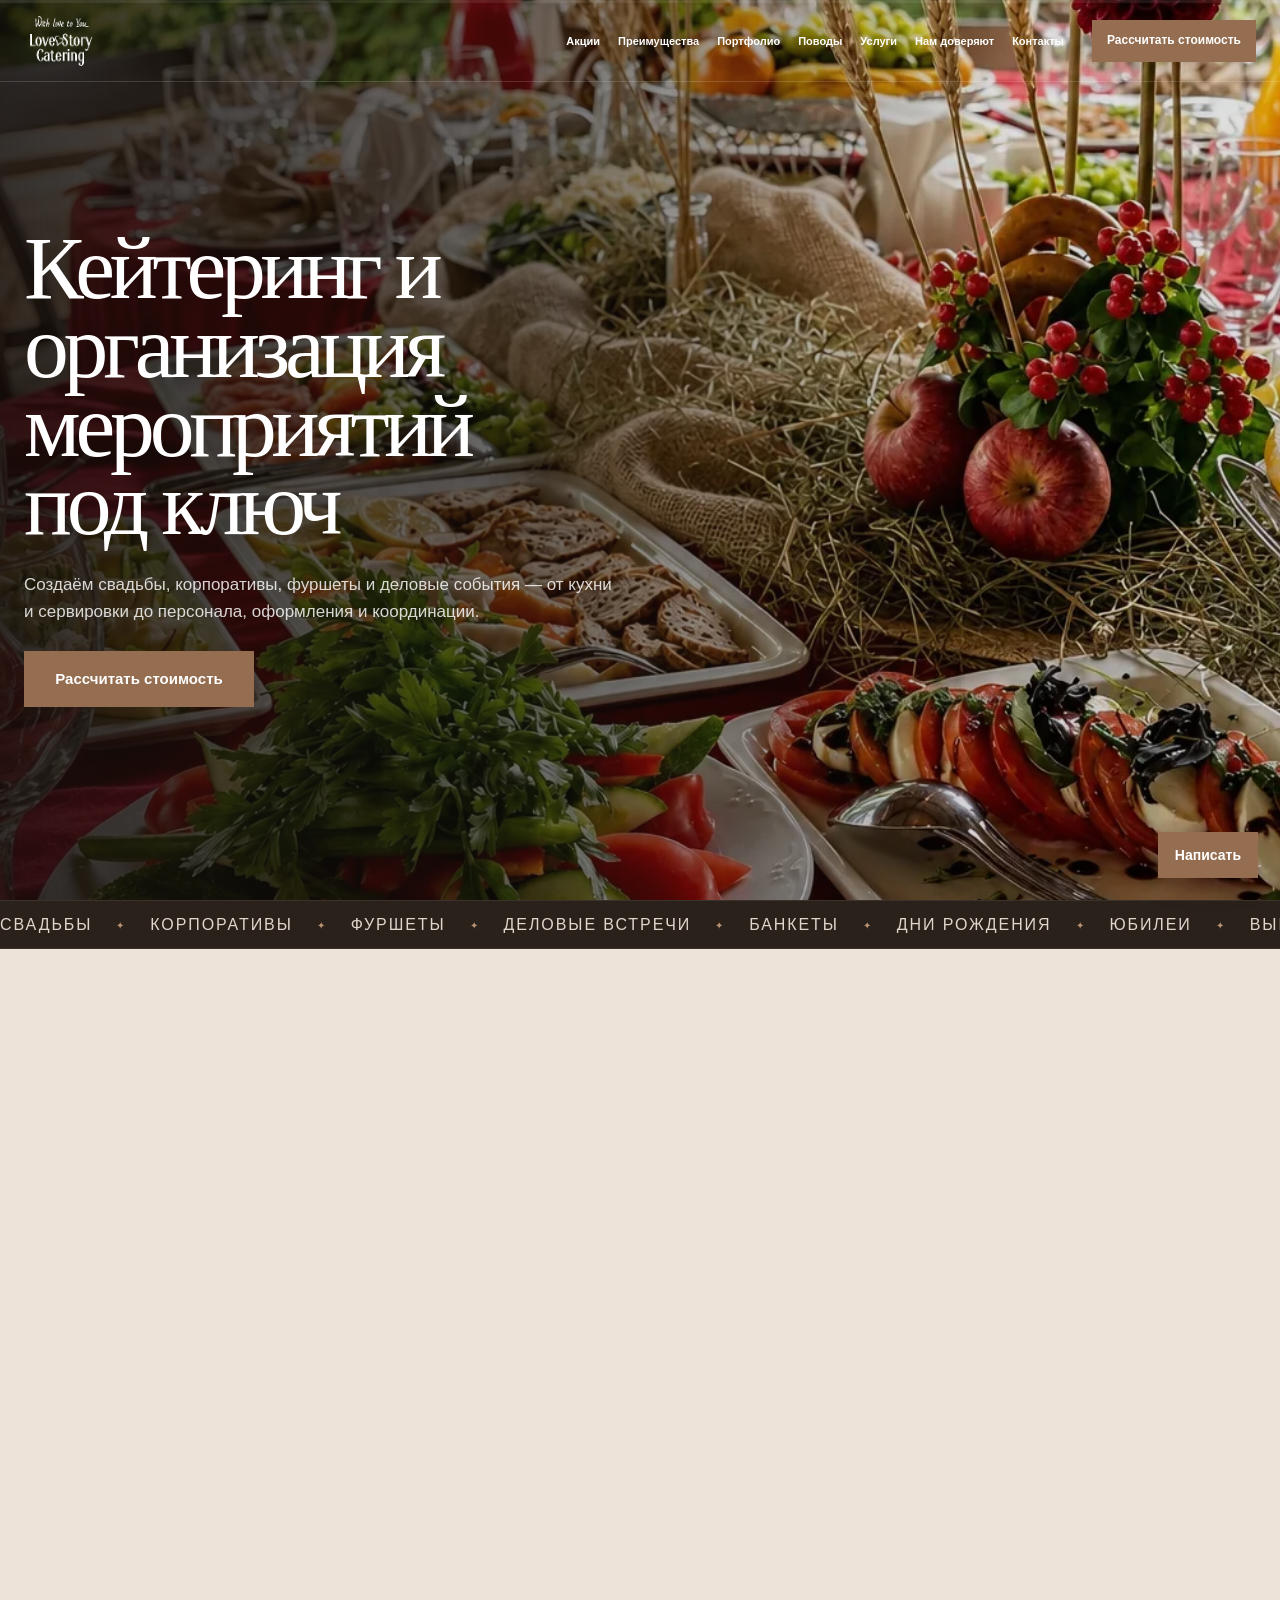
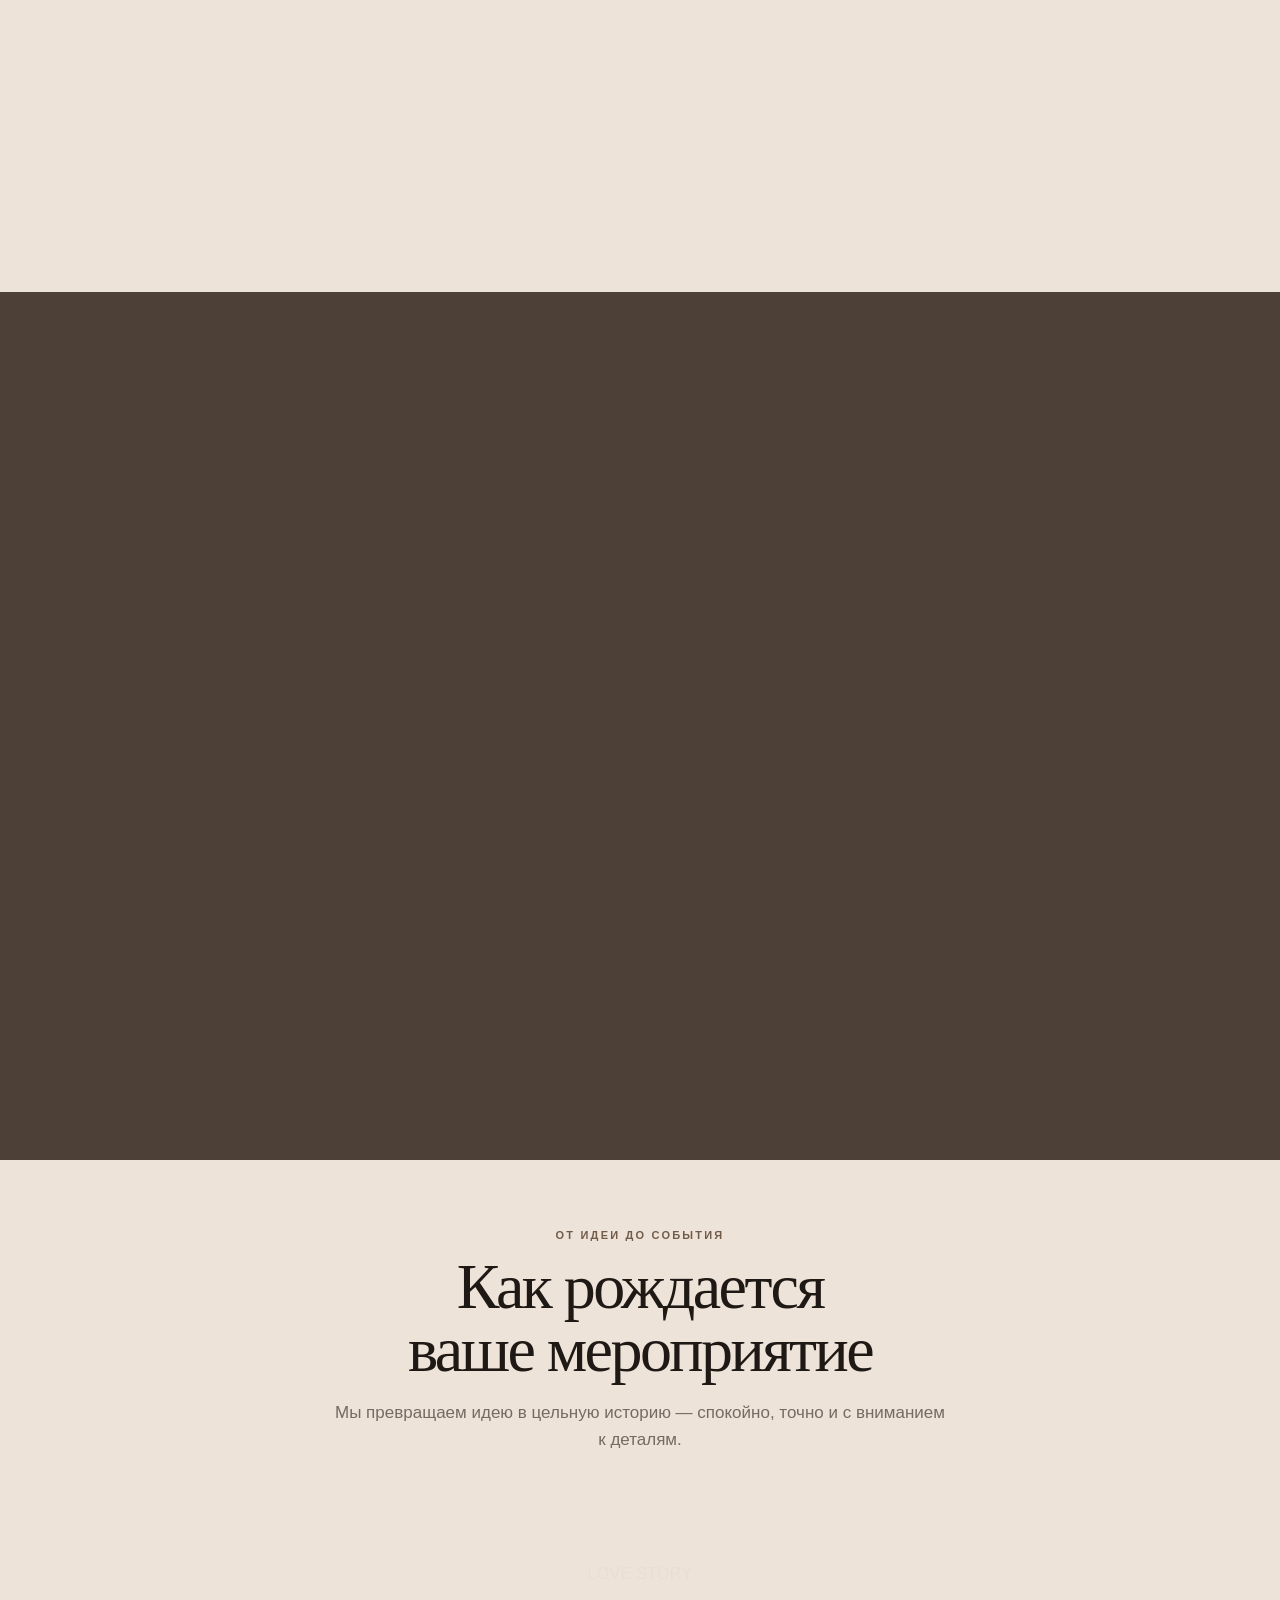
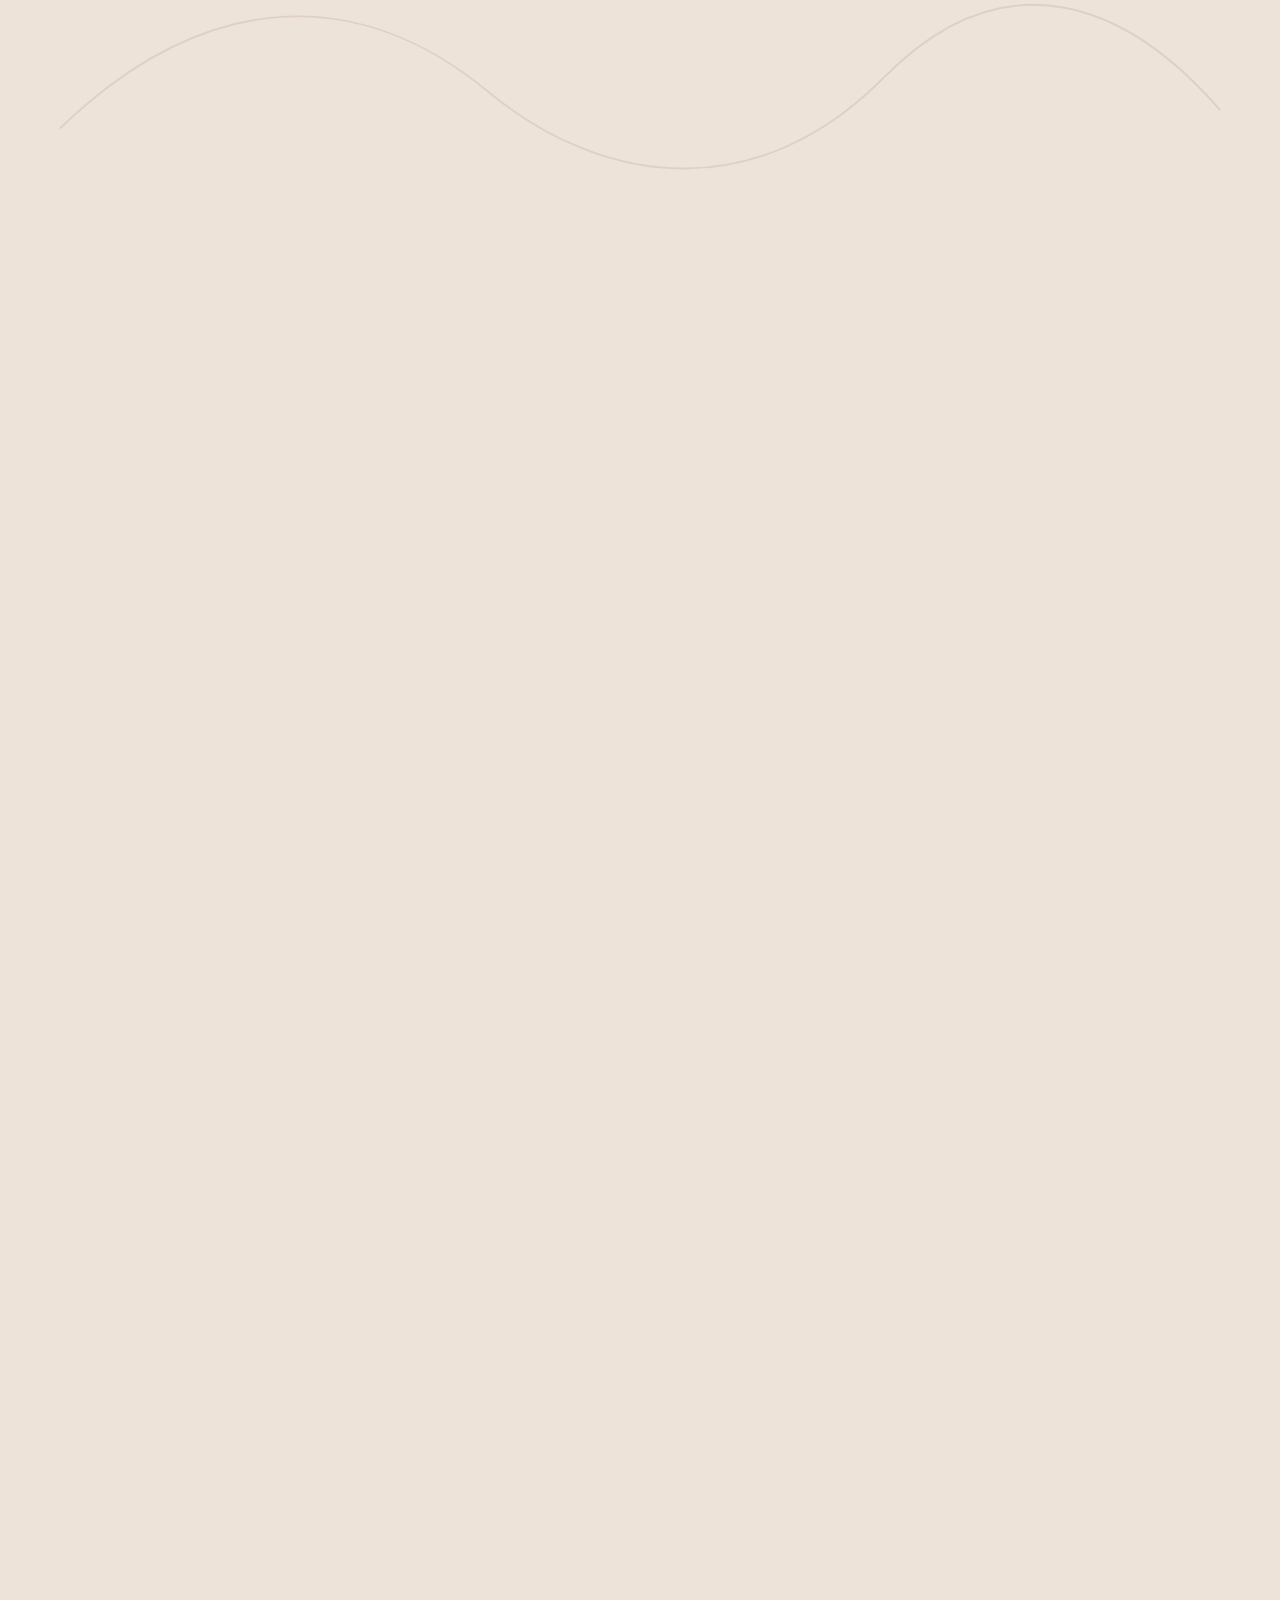
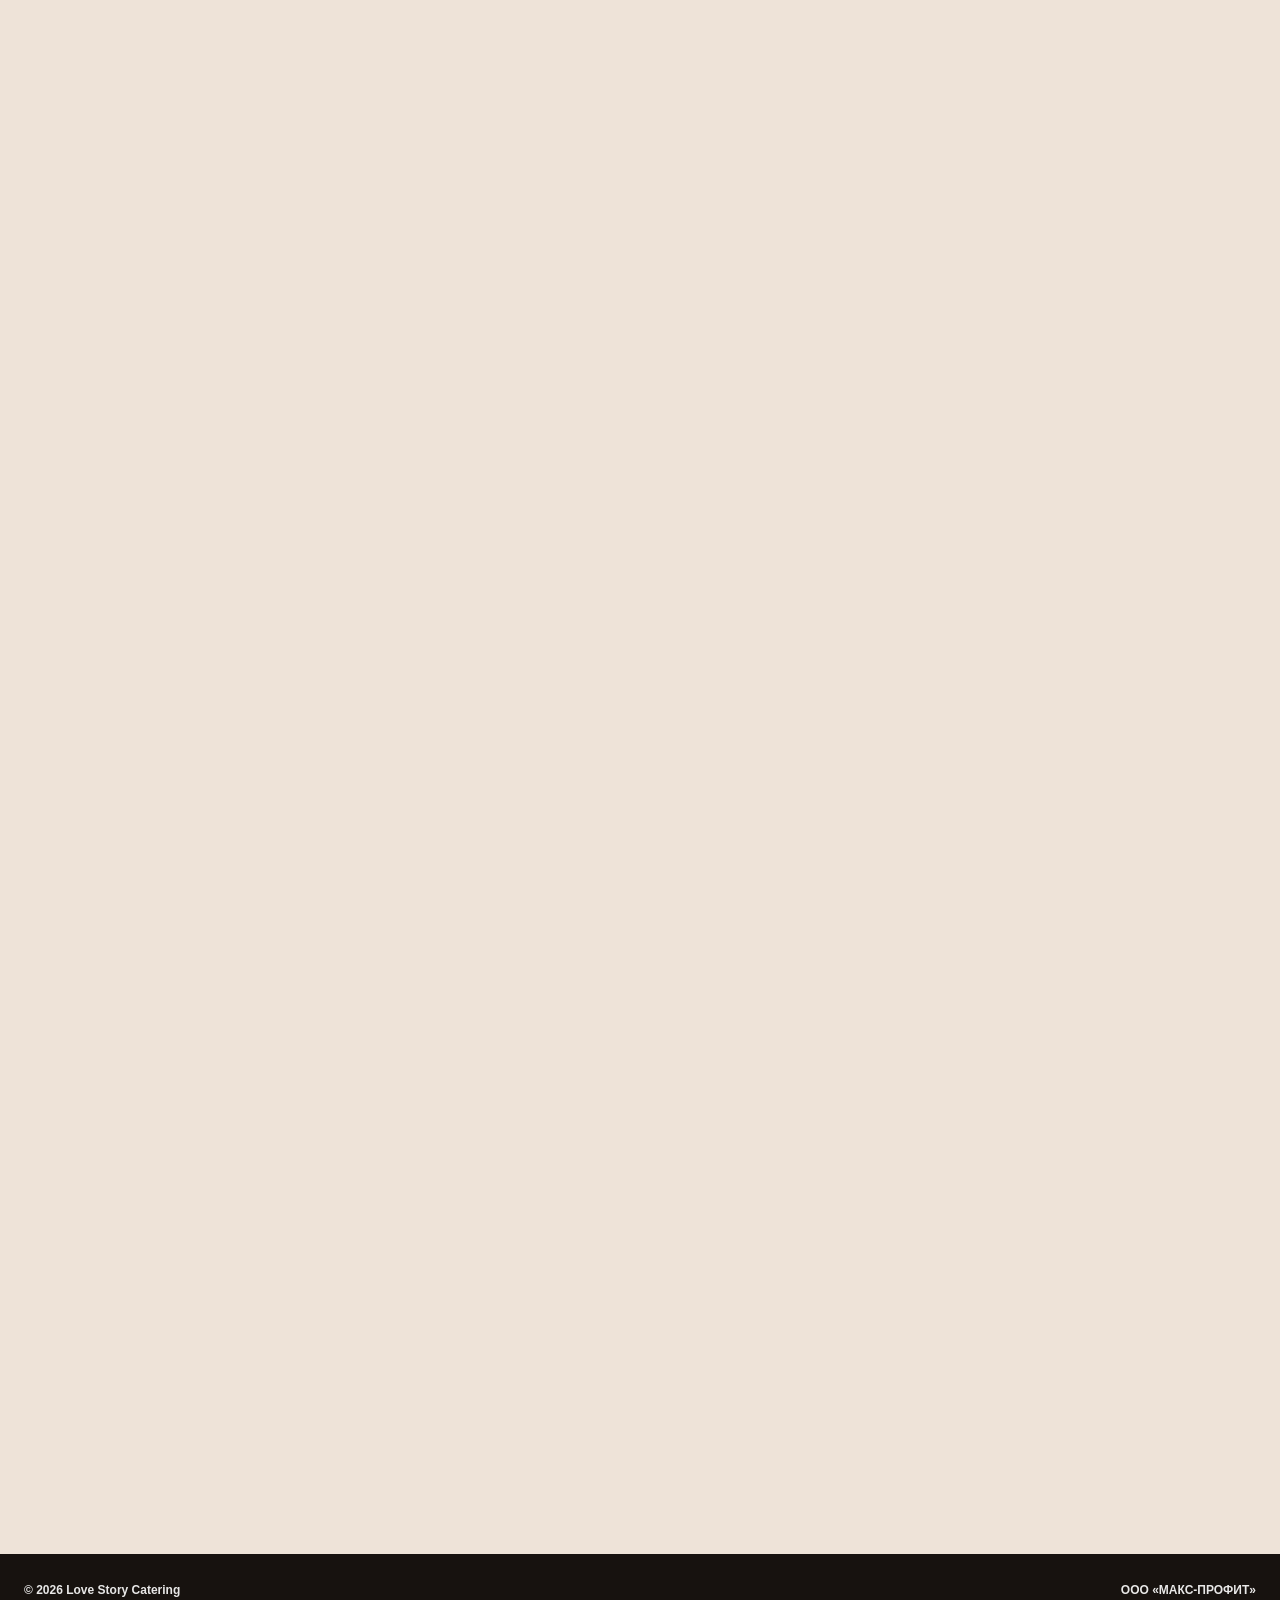
==== commit a476c258: "Update website V5.1" ====
--- a/index.html
+++ b/index.html
@@ -408,7 +408,17 @@
 </section>
 </main>
 <footer class="ls-footer">
-<div class="ls-wrap ls-footer-in"><span>© 2026 Love Story Catering</span><span>Кейтеринг и организация мероприятий в Москве</span></div>
+  <div class="ls-wrap ls-footer-in ls-footer-legal">
+    <div class="ls-footer-brand">
+      <strong>© 2026 Love Story Catering</strong>
+      <span>Кейтеринг и организация мероприятий</span>
+    </div>
+    <div class="ls-footer-requisites" aria-label="Юридические реквизиты">
+      <strong>ООО «МАКС-ПРОФИТ»</strong>
+      <span>ИНН 9728059408 · КПП 772301001 · ОГРН 1227700156199</span>
+      <span>109129, Россия, г. Москва, вн.тер.г. муниципальный округ Текстильщики, ул. 8-я Текстильщиков, д. 13, к. 2, помещ. 17/8П</span>
+    </div>
+  </div>
 </footer>
 <div aria-labelledby="formModalTitle" aria-modal="true" class="ls-modal" hidden="" id="formModal" role="dialog">
 <div class="ls-modal-card">
--- a/css/style.css
+++ b/css/style.css
@@ -1551,3 +1551,252 @@
     width:100%!important;
   }
 }
+
+
+/* Footer legal requisites */
+.ls-footer-legal{gap:18px}
+.ls-footer-brand,.ls-footer-requisites{display:flex;flex-direction:column;gap:5px}
+.ls-footer-brand strong,.ls-footer-requisites strong{color:rgba(255,255,255,.9);font-size:12px;font-weight:800}
+.ls-footer-requisites{max-width:760px}
+.ls-footer-requisites span{color:rgba(255,255,255,.58)}
+@media(min-width:760px){
+  .ls-footer-in.ls-footer-legal{grid-template-columns:minmax(190px,.55fr) minmax(0,1.45fr);gap:28px;align-items:start}
+  .ls-footer-requisites{text-align:right;justify-self:end}
+}
+
+/* ===== V5.2 — mobile-first polish ===== */
+@media (max-width:699px){
+  :root{
+    --header-h:62px;
+    --wrap:min(100% - 24px,1260px);
+  }
+  html{scroll-padding-top:calc(var(--header-h) + 10px)}
+  #ls-catering-site{padding-bottom:calc(70px + env(safe-area-inset-bottom))}
+  .ls-section{padding-top:48px;padding-bottom:48px}
+  .ls-kicker{margin-bottom:10px;font-size:10px;letter-spacing:.18em}
+  .ls-h2{font-size:clamp(32px,9.6vw,40px);line-height:1;letter-spacing:-.035em}
+  .ls-copy{margin-top:14px;font-size:15px;line-height:1.5}
+
+  /* header + menu */
+  .ls-header-in{gap:8px}
+  .ls-logo{width:72px;height:46px;flex-basis:72px}
+  .ls-menu{width:46px;height:46px;padding:10px}
+  .ls-nav{padding:10px 12px calc(18px + env(safe-area-inset-bottom))}
+  .ls-nav>a{min-height:50px;font-size:16px}
+  .ls-nav-mobile-actions{grid-template-columns:1fr;gap:8px;margin-top:12px}
+
+  /* hero */
+  .ls-hero{height:100svh;min-height:620px;max-height:880px;padding-top:calc(var(--header-h) + 18px);padding-bottom:104px;align-items:flex-end}
+  .ls-hero h1{font-size:clamp(40px,11.6vw,50px);line-height:.94;max-width:12ch}
+  .ls-hero p{font-size:15px;line-height:1.5;margin:16px 0 20px;max-width:32ch}
+  .ls-hero-cta{min-height:54px;width:100%;max-width:none}
+  .ls-hero-dots{right:8px;bottom:74px}
+  .ls-hero-dot{width:36px;height:36px}
+  .ls-hero-dot:after{top:17px;left:6px;right:6px}
+
+  /* moving ribbon */
+  .ls-event-ribbon{overflow:hidden}
+  .ls-event-ribbon-track{white-space:nowrap;will-change:transform}
+
+  /* offers */
+  .ls-offer-head{margin-bottom:18px}
+  .ls-offers-grid{gap:8px}
+  .ls-offer{min-height:430px}
+  .ls-offer-content{padding:20px 18px}
+  .ls-offer h3{font-size:25px;margin:8px 0 12px}
+  .ls-new{font-size:32px}
+
+  /* tasting */
+  .ls-tasting{min-height:520px;background-attachment:scroll!important}
+  .ls-tasting-card{padding:22px 18px!important;max-width:none!important}
+
+  /* signature storyline */
+  .ls-storyline{padding-top:46px!important;padding-bottom:48px!important}
+  .ls-storyline-head{margin-bottom:20px!important}
+  .ls-storyline-scene{grid-template-columns:1fr!important;gap:12px!important}
+  .ls-story-node{display:grid!important;grid-template-columns:48px minmax(0,1fr)!important;gap:10px!important;align-items:start!important}
+  .ls-story-dot{width:46px!important;height:46px!important}
+  .ls-story-card{padding:16px 16px!important;margin:0!important}
+  .ls-story-card strong{font-size:18px!important}
+  .ls-story-card p{font-size:14px!important;line-height:1.45!important}
+
+  /* advantages + services */
+  .ls-v8-head{margin-bottom:16px}
+  .ls-v8-columns{gap:8px}
+  .ls-v8-photo-card{height:360px!important;min-height:360px!important;border-radius:0}
+  .ls-v8-photo-card .ls-v8-photo-content{padding:20px 17px!important}
+  .ls-v8-photo-card h3{font-size:27px!important;line-height:.98!important;margin-bottom:12px!important}
+  .ls-v8-photo-card p{font-size:14px!important;line-height:1.45!important}
+
+  /* portfolio */
+  #ls-catering-site .ls-portfolio .ls-gallery-new{margin-top:18px!important;height:auto!important}
+  #ls-catering-site .ls-gallery-new .ls-gallery-item{position:relative!important;left:auto!important;top:auto!important;width:100%!important}
+  #ls-catering-site .ls-gallery-new .ls-gallery-item + .ls-gallery-item{margin-top:0!important}
+  #ls-catering-site .ls-gallery-new .ls-gallery-item img{width:100%!important;height:auto!important;object-fit:contain!important}
+
+  /* occasions */
+  .ls-occasions-head{margin-bottom:18px}
+  .ls-occasion-grid{gap:8px}
+  .ls-occ{height:330px}
+  .ls-occ-copy{left:10px;right:10px;bottom:10px;padding:14px}
+  .ls-occ h3{font-size:28px}
+  .ls-occ p{font-size:14px;line-height:1.42;margin-top:8px}
+
+  /* reviews */
+  .ls-reviews{padding-top:48px!important;padding-bottom:50px!important}
+  .ls-reviews-title{margin-bottom:24px}
+  .ls-reviews-collage{gap:14px!important}
+  .ls-review-col,.ls-review-col--center,.ls-review-col--right{gap:14px!important}
+  .ls-review-cloud,.ls-review-cloud--solo{padding:18px 18px 16px!important}
+  .ls-review-cloud::before{inset:-5px -6px -6px -6px;border-radius:28px}
+  .ls-review-cloud p{font-size:14px!important;line-height:1.5!important}
+  .ls-review-author{font-size:14px!important;margin-top:10px!important}
+  .ls-review-meta{font-size:9px!important;padding:6px 9px!important}
+
+  /* trust */
+  .ls-logo-marquees{padding:0 8px!important;gap:12px!important}
+  .ls-track img{height:46px!important}
+
+  /* forms + contacts */
+  .ls-final-light-grid{gap:24px!important}
+  .ls-form-light{padding:16px!important;border-radius:12px!important}
+  .ls-form input,.ls-form select{min-height:54px}
+  .ls-form .ls-btn{min-height:54px}
+  .ls-direct-contacts{padding-top:4px}
+  .ls-map-grid{grid-template-columns:1fr!important}
+  .ls-contact{padding:28px 16px!important}
+  .ls-map-wrap{min-height:360px!important}
+  .ls-map{min-height:360px!important}
+
+  /* legal footer */
+  .ls-footer{padding-top:24px;padding-bottom:calc(88px + env(safe-area-inset-bottom))}
+  .ls-footer-in{gap:14px!important;font-size:10.5px;line-height:1.5}
+  .ls-footer-brand,.ls-footer-requisites{gap:4px}
+  .ls-footer-requisites{max-width:none}
+
+  /* fixed conversion bar */
+  .ls-mobile-cta{grid-template-columns:1fr 1.2fr;gap:6px;padding:6px 8px calc(6px + env(safe-area-inset-bottom));backdrop-filter:blur(14px);-webkit-backdrop-filter:blur(14px)}
+  .ls-mobile-cta a,.ls-mobile-cta button{min-height:52px;font-size:12px;padding:0 6px}
+
+  /* dialogs/chat */
+  .ls-modal{padding:8px!important;align-items:flex-end!important}
+  .ls-modal-card{width:100%;max-height:92svh;border-radius:16px 16px 0 0;padding:24px 16px calc(20px + env(safe-area-inset-bottom))}
+  .ls-chat{left:6px;right:6px;bottom:calc(6px + env(safe-area-inset-bottom));max-height:88svh;border-radius:14px}
+}
+
+@media (max-width:390px){
+  :root{--wrap:min(100% - 20px,1260px)}
+  .ls-hero h1{font-size:39px}
+  .ls-hero p{font-size:14.5px}
+  .ls-v8-photo-card{height:340px!important;min-height:340px!important}
+  .ls-v8-photo-card h3{font-size:25px!important}
+  .ls-occ{height:310px}
+}
+
+@media (max-height:680px) and (max-width:699px){
+  .ls-hero{min-height:580px;padding-bottom:92px}
+  .ls-hero h1{font-size:38px}
+  .ls-hero p{margin:12px 0 16px}
+}
+
+/* ===== V5.3 — horizontal swipe cards on phones ===== */
+@media (max-width:699px){
+  /* Shared swipe behaviour */
+  .ls-offers-grid,
+  .ls-v8-columns,
+  .ls-occasion-grid,
+  .ls-storyline-scene,
+  .ls-reviews-collage{
+    display:flex!important;
+    flex-wrap:nowrap!important;
+    gap:12px!important;
+    overflow-x:auto!important;
+    overflow-y:visible!important;
+    scroll-snap-type:x mandatory;
+    scroll-padding-left:12px;
+    padding:4px 12px 18px!important;
+    margin-left:-12px!important;
+    margin-right:-12px!important;
+    -webkit-overflow-scrolling:touch;
+    scrollbar-width:none;
+    overscroll-behavior-inline:contain;
+  }
+  .ls-offers-grid::-webkit-scrollbar,
+  .ls-v8-columns::-webkit-scrollbar,
+  .ls-occasion-grid::-webkit-scrollbar,
+  .ls-storyline-scene::-webkit-scrollbar,
+  .ls-reviews-collage::-webkit-scrollbar{display:none}
+
+  /* offers */
+  .ls-offers-grid .ls-offer{
+    flex:0 0 min(84vw,340px)!important;
+    width:min(84vw,340px)!important;
+    scroll-snap-align:start;
+    min-height:430px!important;
+  }
+
+  /* signature storyline */
+  .ls-storyline-scene .ls-story-node{
+    flex:0 0 min(82vw,330px)!important;
+    width:min(82vw,330px)!important;
+    display:block!important;
+    scroll-snap-align:start;
+  }
+  .ls-storyline-scene .ls-story-dot{margin-bottom:10px!important}
+  .ls-storyline-scene .ls-story-line{display:none!important}
+  .ls-story-card{height:100%}
+
+  /* advantages + services */
+  .ls-v8-columns .ls-v8-column{
+    flex:0 0 min(82vw,330px)!important;
+    width:min(82vw,330px)!important;
+    scroll-snap-align:start;
+  }
+  .ls-v8-columns .ls-v8-photo-card{
+    height:390px!important;
+    min-height:390px!important;
+  }
+
+  /* occasions */
+  .ls-occasion-grid .ls-occ{
+    flex:0 0 min(84vw,340px)!important;
+    width:min(84vw,340px)!important;
+    height:370px!important;
+    scroll-snap-align:start;
+  }
+
+  /* reviews: flatten the 3 desktop columns into one swipe row */
+  .ls-reviews-collage{align-items:stretch!important}
+  .ls-reviews-collage .ls-review-col,
+  .ls-reviews-collage .ls-review-col--center,
+  .ls-reviews-collage .ls-review-col--right{
+    display:contents!important;
+  }
+  .ls-reviews-collage .ls-review-float{
+    flex:0 0 min(86vw,350px)!important;
+    width:min(86vw,350px)!important;
+    scroll-snap-align:start;
+    animation:none!important;
+  }
+  .ls-reviews-collage .ls-review-cloud,
+  .ls-reviews-collage .ls-review-cloud--solo{
+    height:100%;
+    box-sizing:border-box;
+  }
+
+  /* A small hint that there is more content to the right */
+  .ls-offer-head::after,
+  .ls-v8-head::after,
+  .ls-occasions-head::after,
+  .ls-reviews-title::after,
+  .ls-storyline-head::after{
+    content:"Листайте →";
+    display:block;
+    margin-top:10px;
+    color:var(--muted);
+    font-size:11px;
+    font-weight:700;
+    letter-spacing:.08em;
+    text-transform:uppercase;
+  }
+}
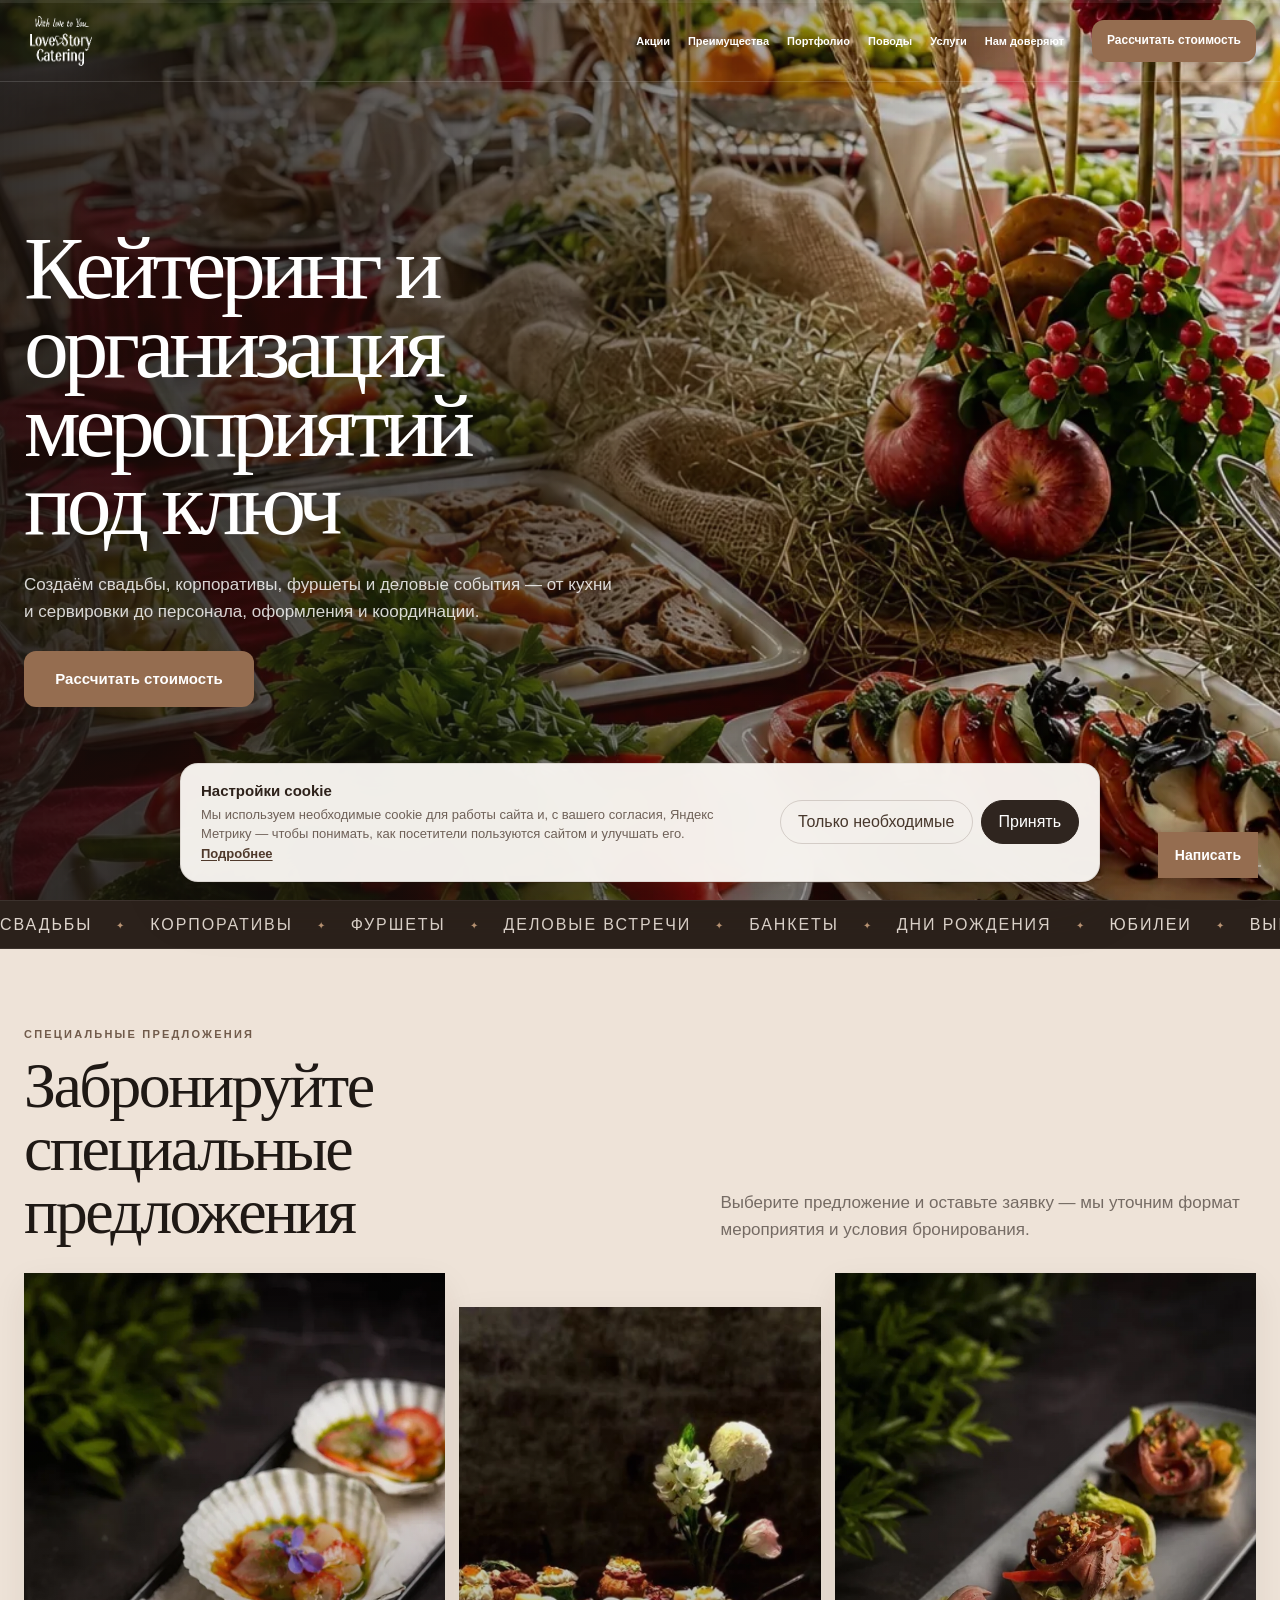
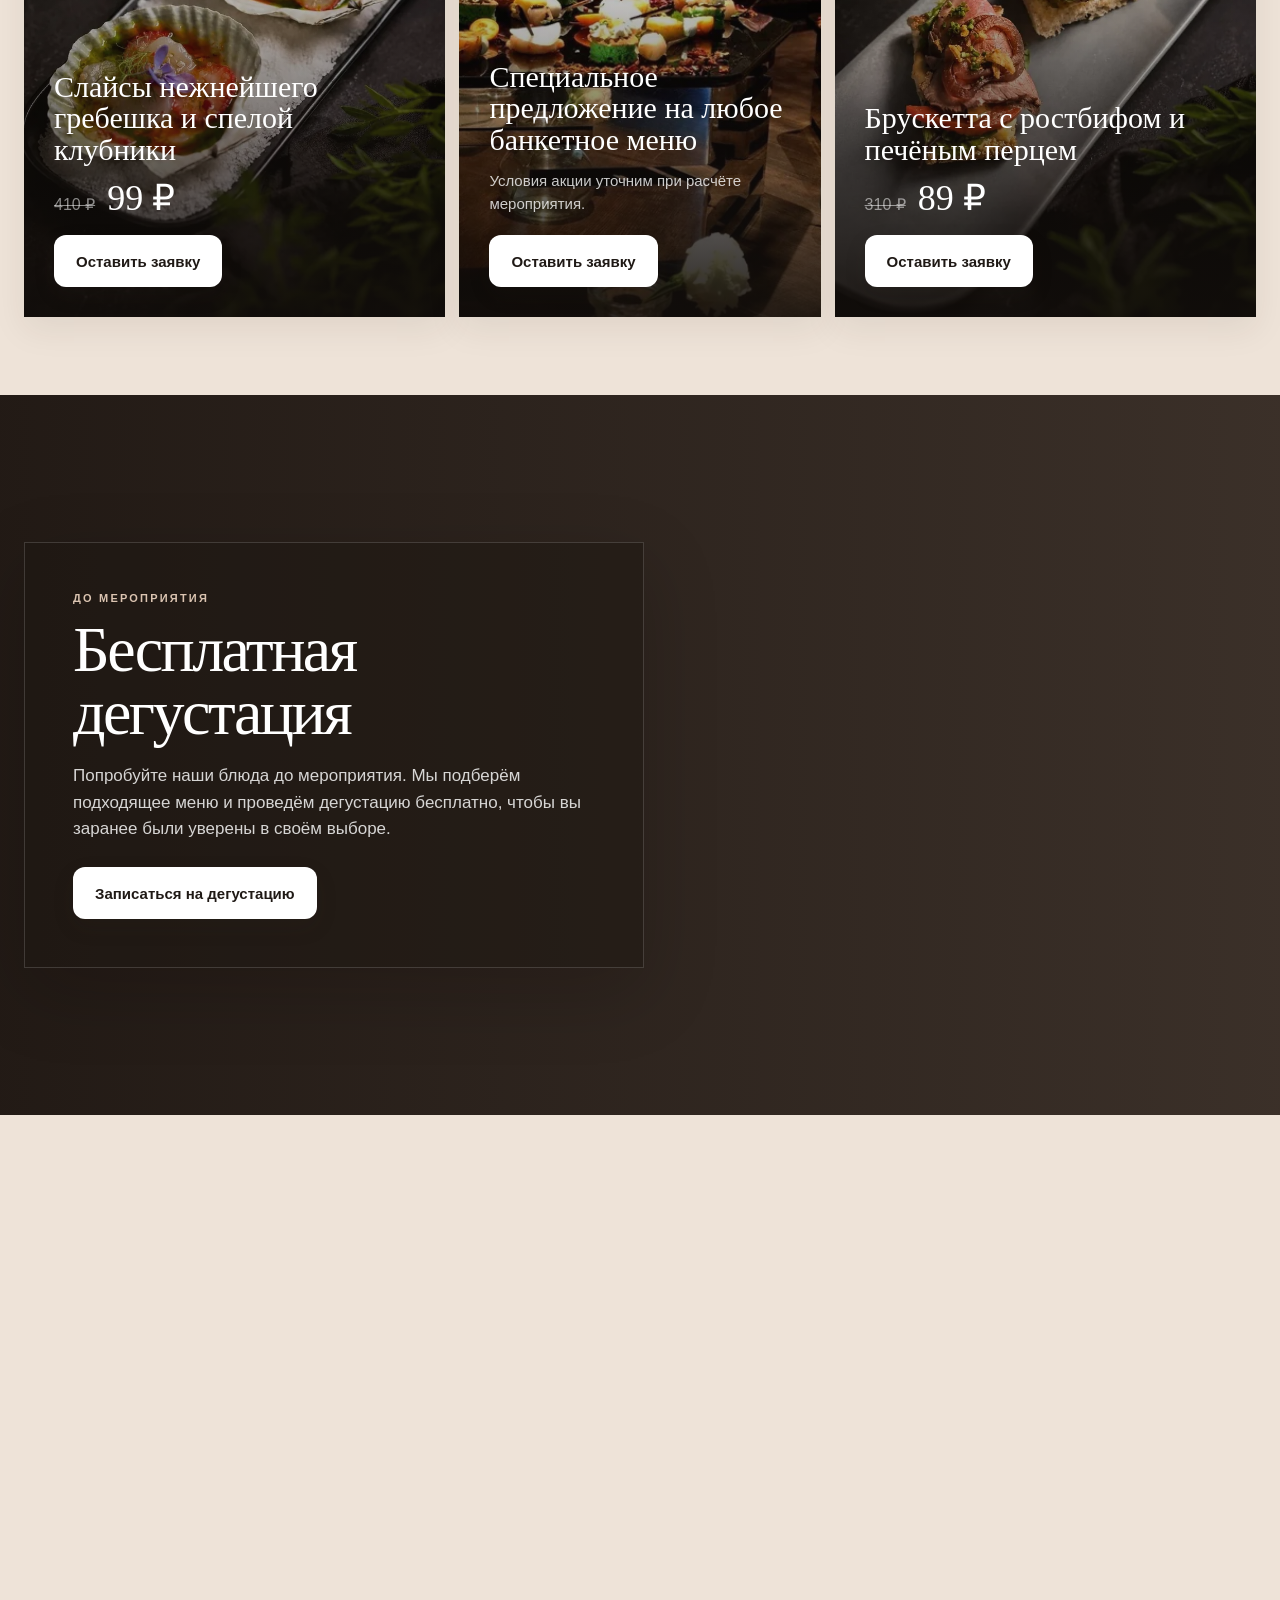
==== commit 0d30f4e2: "lscate" ====
--- a/index.html
+++ b/index.html
@@ -4,42 +4,57 @@
 <head>
 <meta charset="utf-8"/>
 <meta content="width=device-width, initial-scale=1, viewport-fit=cover" name="viewport"/>
-<title>Love Story Catering — кейтеринг и мероприятия под ключ в Москве</title>
-<meta content="Кейтеринг под ключ в Москве: меню, доставка, сервировка, персонал и оборудование для свадеб, корпоративов, фуршетов и деловых событий." name="description"/>
+<title>Love Story Catering — кейтеринг и организация мероприятий под ключ</title>
+<meta content="Кейтеринг и организация мероприятий под ключ: меню, доставка, сервировка, персонал, оборудование и координация для свадеб, корпоративов, фуршетов и деловых событий." name="description"/>
 <link href="https://lscate.ru/" rel="canonical"/>
 <meta content="#201b18" name="theme-color"/>
-<meta name="robots" content="index,follow,max-image-preview:large"/>
-<meta property="og:locale" content="ru_RU"/>
-<meta name="twitter:card" content="summary_large_image"/>
-<meta name="twitter:title" content="Love Story Catering — кейтеринг под ключ в Москве"/>
-<meta name="twitter:description" content="Свадьбы, корпоративы, фуршеты и деловые события — кухня, сервировка, персонал и координация."/>
-<meta name="twitter:image" content="https://lscate.ru/assets/images/hero-01-1024.webp"/>
-<link rel="dns-prefetch" href="//mc.yandex.ru"/>
-
-<link href="assets/images/brand-logo.webp" rel="icon" type="image/webp"/>
+<meta content="index,follow,max-image-preview:large" name="robots"/>
+<meta content="ru_RU" property="og:locale"/>
+<meta content="summary_large_image" name="twitter:card"/>
+<meta content="Love Story Catering — кейтеринг и мероприятия под ключ" name="twitter:title"/>
+<meta content="Свадьбы, корпоративы, фуршеты и деловые события — кухня, сервировка, персонал и координация." name="twitter:description"/>
+<meta content="https://lscate.ru/assets/images/og-lscate.jpg" name="twitter:image"/>
+<link href="//mc.yandex.ru" rel="dns-prefetch"/>
+<link href="/favicon.ico" rel="icon" sizes="any"/>
+<link href="/favicon-32.png" rel="icon" sizes="32x32" type="image/png"/>
+<link href="/apple-touch-icon.png" rel="apple-touch-icon" sizes="180x180"/>
+<link href="/site.webmanifest" rel="manifest"/>
 <meta content="website" property="og:type"/>
-<meta content="Love Story Catering — кейтеринг под ключ в Москве" property="og:title"/>
+<meta content="Love Story Catering — кейтеринг и мероприятия под ключ" property="og:title"/>
 <meta content="Свадьбы, корпоративы, фуршеты и деловые события — кухня, сервировка, персонал и координация." property="og:description"/>
 <meta content="https://lscate.ru/" property="og:url"/>
-<meta content="https://lscate.ru/assets/images/hero-01-1024.webp" property="og:image"/>
+<meta content="https://lscate.ru/assets/images/og-lscate.jpg" property="og:image"/>
+<meta content="1200" property="og:image:width"/>
+<meta content="630" property="og:image:height"/>
+<meta content="image/jpeg" property="og:image:type"/>
+<meta content="Love Story Catering — кейтеринг и организация мероприятий" property="og:image:alt"/>
 <link as="image" fetchpriority="high" href="assets/images/hero-01-430.webp" media="(max-width: 699px)" rel="preload" type="image/webp"/>
 <link as="image" fetchpriority="high" href="assets/images/hero-01-768.webp" media="(min-width: 700px) and (max-width: 1023px)" rel="preload" type="image/webp"/>
 <link as="image" fetchpriority="high" href="assets/images/hero-01-1024.webp" media="(min-width: 1024px)" rel="preload" type="image/webp"/>
 <link href="css/style.css" rel="stylesheet"/>
-<!-- Existing Yandex Metrika counter: 111456931 -->
+<!-- Yandex Metrika is loaded only after analytics cookie consent -->
 <script>
+  window.LSCATE_COOKIE_CONSENT_KEY = 'lscate_cookie_consent_v1';
+  window.loadLscateAnalytics = function () {
+    if (window.__lscateAnalyticsLoaded) return;
+    window.__lscateAnalyticsLoaded = true;
     (function(m,e,t,r,i,k,a){
       m[i]=m[i]||function(){(m[i].a=m[i].a||[]).push(arguments)};
       m[i].l=1*new Date();
-      for (var j=0;j<document.scripts.length;j++){if(document.scripts[j].src===r){return;}}
       k=e.createElement(t),a=e.getElementsByTagName(t)[0],k.async=1,k.src=r,a.parentNode.insertBefore(k,a);
     })(window,document,'script','https://mc.yandex.ru/metrika/tag.js?id=111456931','ym');
-    ym(111456931,'init',{ssr:true,webvisor:true,clickmap:true,ecommerce:'dataLayer',referrer:document.referrer,url:location.href,accurateTrackBounce:true,trackLinks:true});
-  </script>
-<script type="application/ld+json">{"@context":"https://schema.org","@type":"Caterer","name":"Love Story Catering","url":"https://lscate.ru/","image":"https://lscate.ru/assets/images/hero-01-1024.webp","telephone":["+7 495 118-03-03","+7 926 206-27-99"],"email":"info@lscate.ru","areaServed":[{"@type":"City","name":"Москва"},{"@type":"AdministrativeArea","name":"Московская область"}],"sameAs":["https://yandex.ru/maps/org/love_story_catering/238090767706/"]}</script>
-</head>
+    window.ym(111456931,'init',{ssr:true,webvisor:true,clickmap:true,ecommerce:'dataLayer',referrer:document.referrer,url:location.href,accurateTrackBounce:true,trackLinks:true});
+  };
+  try {
+    if (localStorage.getItem(window.LSCATE_COOKIE_CONSENT_KEY) === 'accepted') {
+      window.loadLscateAnalytics();
+    }
+  } catch (e) {}
+</script>
+
+<script type="application/ld+json">{"@context":"https://schema.org","@graph":[{"@type":"Organization","@id":"https://lscate.ru/#organization","name":"Love Story Catering","legalName":"ООО «МАКС-ПРОФИТ»","url":"https://lscate.ru/","logo":"https://lscate.ru/assets/images/brand-logo.webp","email":"info@lscate.ru","telephone":["+7 495 118-03-03","+7 926 206-27-99"],"sameAs":["https://yandex.ru/maps/org/love_story_catering/238090767706/"]},{"@type":["LocalBusiness","Caterer"],"@id":"https://lscate.ru/#caterer","name":"Love Story Catering","url":"https://lscate.ru/","image":"https://lscate.ru/assets/images/og-lscate.jpg","email":"info@lscate.ru","telephone":"+7 495 118-03-03","parentOrganization":{"@id":"https://lscate.ru/#organization"},"address":{"@type":"PostalAddress","streetAddress":"ул. 8-я Текстильщиков, д. 13, к. 2, помещ. 17/8П","addressLocality":"Москва","postalCode":"109129","addressCountry":"RU"},"areaServed":[{"@type":"City","name":"Москва"},{"@type":"AdministrativeArea","name":"Московская область"}],"review":[{"@type":"Review","author":{"@type":"Person","name":"Олег Марковин"},"reviewBody":"Огромная благодарность Вячеславу и Дарье за предоставление площадки и команды по кейтерингу. Играли свадьбу 26.06.2026. Всё было на высшем уровне — от организации до человеческого отношения. Команде по кейтерингу отдельное спасибо за вкусный фуршет и банкет. Будем рекомендовать вас!","reviewRating":{"@type":"Rating","ratingValue":"5","bestRating":"5"}},{"@type":"Review","author":{"@type":"Person","name":"Сагида Яркаева"},"reviewBody":"Выбрали вас по рекомендации и не пожалели! Организация на 5+, официанты работают без суеты, еда на высоте.","reviewRating":{"@type":"Rating","ratingValue":"5","bestRating":"5"}},{"@type":"Review","author":{"@type":"Person","name":"Ярослав Яковлев"},"reviewBody":"Гендер-пати прошла идеально благодаря вам! Десерты в цветовой гамме праздника — это было очень мило. Всё привезли вовремя, оформили красиво.","reviewRating":{"@type":"Rating","ratingValue":"5","bestRating":"5"}}]},{"@type":"WebSite","@id":"https://lscate.ru/#website","url":"https://lscate.ru/","name":"Love Story Catering","publisher":{"@id":"https://lscate.ru/#organization"},"inLanguage":"ru-RU"},{"@type":"Service","@id":"https://lscate.ru/#service","name":"Кейтеринг и организация мероприятий под ключ","provider":{"@id":"https://lscate.ru/#caterer"},"areaServed":"Россия","offers":{"@type":"Offer","url":"https://lscate.ru/#request","availability":"https://schema.org/InStock","description":"Предварительный расчёт кейтеринга и организации мероприятия по заявке."},"hasOfferCatalog":{"@type":"OfferCatalog","name":"Форматы мероприятий","itemListElement":[{"@type":"Offer","itemOffered":{"@type":"Service","name":"Кейтеринг на свадьбу"}},{"@type":"Offer","itemOffered":{"@type":"Service","name":"Кейтеринг на корпоратив"}},{"@type":"Offer","itemOffered":{"@type":"Service","name":"Фуршет"}},{"@type":"Offer","itemOffered":{"@type":"Service","name":"Кейтеринг для деловой встречи"}},{"@type":"Offer","itemOffered":{"@type":"Service","name":"Выездной банкет"}}]}}]}</script></head>
 <body>
-<div class="ls-scroll-progress" aria-hidden="true"><span></span></div>
+<div aria-hidden="true" class="ls-scroll-progress"><span></span></div>
 <noscript><div><img alt="" src="https://mc.yandex.ru/watch/111456931" style="position:absolute;left:-9999px"/></div></noscript>
 <div id="ls-catering-site">
 <div aria-hidden="true" class="ls-progress" id="lsProgress"></div>
@@ -55,7 +70,7 @@
 <a href="#occasions">Поводы</a>
 <a href="#services">Услуги</a>
 <a href="#trust">Нам доверяют</a>
-<a href="#contacts">Контакты</a>
+
 <div class="ls-nav-mobile-actions">
 <a class="ls-nav-action js-goal-phone" href="tel:+74951180303">8 (495) 118-03-03</a>
 <a class="ls-nav-action js-goal-whatsapp" href="https://wa.me/79262062799" rel="noopener" target="_blank">WhatsApp</a>
@@ -86,11 +101,11 @@
 <button aria-label="Второе фото" class="ls-hero-dot" type="button"></button>
 </div>
 </section>
-<div class="ls-format-ribbon" aria-hidden="true">
-  <div class="ls-format-track">
-    <span>Свадьбы</span><i>✦</i><span>Корпоративы</span><i>✦</i><span>Фуршеты</span><i>✦</i><span>Деловые встречи</span><i>✦</i><span>Банкеты</span><i>✦</i><span>Дни рождения</span><i>✦</i><span>Юбилеи</span><i>✦</i><span>Выпускные</span><i>✦</i><span>Презентации</span><i>✦</i><span>Кофе-брейки</span><i>✦</i>
-    <span>Свадьбы</span><i>✦</i><span>Корпоративы</span><i>✦</i><span>Фуршеты</span><i>✦</i><span>Деловые встречи</span><i>✦</i><span>Банкеты</span><i>✦</i><span>Дни рождения</span><i>✦</i><span>Юбилеи</span><i>✦</i><span>Выпускные</span><i>✦</i><span>Презентации</span><i>✦</i><span>Кофе-брейки</span><i>✦</i>
-  </div>
+<div aria-hidden="true" class="ls-format-ribbon">
+<div class="ls-format-track">
+<span>Свадьбы</span><i>✦</i><span>Корпоративы</span><i>✦</i><span>Фуршеты</span><i>✦</i><span>Деловые встречи</span><i>✦</i><span>Банкеты</span><i>✦</i><span>Дни рождения</span><i>✦</i><span>Юбилеи</span><i>✦</i><span>Выпускные</span><i>✦</i><span>Презентации</span><i>✦</i><span>Кофе-брейки</span><i>✦</i>
+<span>Свадьбы</span><i>✦</i><span>Корпоративы</span><i>✦</i><span>Фуршеты</span><i>✦</i><span>Деловые встречи</span><i>✦</i><span>Банкеты</span><i>✦</i><span>Дни рождения</span><i>✦</i><span>Юбилеи</span><i>✦</i><span>Выпускные</span><i>✦</i><span>Презентации</span><i>✦</i><span>Кофе-брейки</span><i>✦</i>
+</div>
 </div>
 <section class="ls-section ls-offers" id="offers">
 <div class="ls-wrap">
@@ -103,7 +118,7 @@
 </div>
 <div class="ls-offers-grid">
 <article class="ls-offer reveal">
-<img alt="Слайсы гребешка с клубникой Love Story Catering" decoding="async" loading="lazy" sizes="(max-width: 767px) 100vw, 34vw" src="assets/images/offer-scallops-768.webp" srcset="assets/images/offer-scallops-430.webp 430w, assets/images/offer-scallops-768.webp 768w, assets/images/offer-scallops-866.webp 866w" width="768" height="1153"/>
+<img alt="Слайсы гребешка с клубникой Love Story Catering" class="ls-progressive-img" decoding="async" fetchpriority="low" height="1153" loading="lazy" sizes="(max-width: 767px) 100vw, 34vw" src="assets/images/offer-scallops-768.webp" srcset="assets/images/offer-scallops-430.webp 430w, assets/images/offer-scallops-768.webp 768w, assets/images/offer-scallops-866.webp 866w" width="768"/>
 <div class="ls-offer-content">
 <h3>Слайсы нежнейшего гребешка и спелой клубники</h3>
 <div class="ls-price"><span class="ls-old">410 ₽</span><span class="ls-new">99 ₽</span></div>
@@ -111,7 +126,7 @@
 </div>
 </article>
 <article class="ls-offer reveal" data-delay="1">
-<img alt="Банкетное меню Love Story Catering" decoding="async" loading="lazy" sizes="(max-width: 767px) 100vw, 34vw" src="assets/images/offer-banquet-768.webp" srcset="assets/images/offer-banquet-430.webp 430w, assets/images/offer-banquet-768.webp 768w, assets/images/offer-banquet-1280.webp 1280w" width="768" height="575"/>
+<img alt="Банкетное меню Love Story Catering" class="ls-progressive-img" decoding="async" fetchpriority="low" height="575" loading="lazy" sizes="(max-width: 767px) 100vw, 34vw" src="assets/images/offer-banquet-768.webp" srcset="assets/images/offer-banquet-430.webp 430w, assets/images/offer-banquet-768.webp 768w, assets/images/offer-banquet-1280.webp 1280w" width="768"/>
 <div class="ls-offer-content">
 <h3>Специальное предложение на любое банкетное меню</h3>
 <p class="ls-offer-note">Условия акции уточним при расчёте мероприятия.</p>
@@ -119,7 +134,7 @@
 </div>
 </article>
 <article class="ls-offer reveal" data-delay="2">
-<img alt="Брускетта с ростбифом и печёным перцем" decoding="async" loading="lazy" sizes="(max-width: 767px) 100vw, 34vw" src="assets/images/offer-bruschetta-768.webp" srcset="assets/images/offer-bruschetta-430.webp 430w, assets/images/offer-bruschetta-768.webp 768w, assets/images/offer-bruschetta-853.webp 853w" width="768" height="1152"/>
+<img alt="Брускетта с ростбифом и печёным перцем" class="ls-progressive-img" decoding="async" fetchpriority="low" height="1152" loading="lazy" sizes="(max-width: 767px) 100vw, 34vw" src="assets/images/offer-bruschetta-768.webp" srcset="assets/images/offer-bruschetta-430.webp 430w, assets/images/offer-bruschetta-768.webp 768w, assets/images/offer-bruschetta-853.webp 853w" width="768"/>
 <div class="ls-offer-content">
 <h3>Брускетта с ростбифом и печёным перцем</h3>
 <div class="ls-price"><span class="ls-old">310 ₽</span><span class="ls-new">89 ₽</span></div>
@@ -139,53 +154,48 @@
 </div>
 </div>
 </section>
-<section class="ls-section ls-storyline" id="storyline" aria-labelledby="storyline-title">
-  <div class="ls-wrap">
-    <div class="ls-storyline-head reveal">
-      <div class="ls-kicker">От идеи до события</div>
-      <h2 class="ls-h2" id="storyline-title">Как рождается ваше мероприятие</h2>
-      <p class="ls-copy">Мы превращаем идею в цельную историю — спокойно, точно и с вниманием к деталям.</p>
-    </div>
-
-    <div class="ls-storyline-scene">
-      <svg class="ls-storyline-path" viewBox="0 0 1200 360" preserveAspectRatio="none" aria-hidden="true">
-        <path class="ls-storyline-path-base" d="M30,230 C180,70 330,80 450,190 C570,300 720,310 840,175 C960,40 1080,95 1170,210"/>
-        <path class="ls-storyline-path-live" id="lsStoryPath" d="M30,230 C180,70 330,80 450,190 C570,300 720,310 840,175 C960,40 1080,95 1170,210"/>
-      </svg>
-
-      <article class="ls-story-node ls-story-node--1 reveal">
-        <div class="ls-story-dot"><span>01</span></div>
-        <div class="ls-story-card">
-          <strong>Идея</strong>
-          <p>Вы рассказываете о событии, гостях и настроении, которое хотите создать.</p>
-        </div>
-      </article>
-
-      <article class="ls-story-node ls-story-node--2 reveal" data-delay="1">
-        <div class="ls-story-dot"><span>02</span></div>
-        <div class="ls-story-card">
-          <strong>Меню</strong>
-          <p>Собираем блюда и формат подачи под бюджет, площадку и состав гостей.</p>
-        </div>
-      </article>
-
-      <article class="ls-story-node ls-story-node--3 reveal" data-delay="2">
-        <div class="ls-story-dot"><span>03</span></div>
-        <div class="ls-story-card">
-          <strong>Подготовка</strong>
-          <p>Сервировка, персонал, оборудование и тайминг объединяются в один сценарий.</p>
-        </div>
-      </article>
-
-      <article class="ls-story-node ls-story-node--4 reveal">
-        <div class="ls-story-dot"><span>04</span></div>
-        <div class="ls-story-card">
-          <strong>Событие</strong>
-          <p>В день мероприятия команда берёт всё на себя — вам остаётся быть с гостями.</p>
-        </div>
-      </article>
-    </div>
-  </div>
+<section aria-labelledby="storyline-title" class="ls-section ls-storyline" id="storyline">
+<div class="ls-wrap">
+<div class="ls-storyline-head reveal">
+<div class="ls-kicker">От идеи до события</div>
+<h2 class="ls-h2" id="storyline-title">Как рождается ваше мероприятие</h2>
+<p class="ls-copy">Мы превращаем идею в цельную историю — спокойно, точно и с вниманием к деталям.</p>
+</div>
+<div class="ls-storyline-scene">
+<svg aria-hidden="true" class="ls-storyline-path" preserveaspectratio="none" viewbox="0 0 1200 360">
+<path class="ls-storyline-path-base" d="M30,230 C180,70 330,80 450,190 C570,300 720,310 840,175 C960,40 1080,95 1170,210"></path>
+<path class="ls-storyline-path-live" d="M30,230 C180,70 330,80 450,190 C570,300 720,310 840,175 C960,40 1080,95 1170,210" id="lsStoryPath"></path>
+</svg>
+<article class="ls-story-node ls-story-node--1 reveal">
+<div class="ls-story-dot"><span>01</span></div>
+<div class="ls-story-card">
+<strong>Идея</strong>
+<p>Вы рассказываете о событии, гостях и настроении, которое хотите создать.</p>
+</div>
+</article>
+<article class="ls-story-node ls-story-node--2 reveal" data-delay="1">
+<div class="ls-story-dot"><span>02</span></div>
+<div class="ls-story-card">
+<strong>Меню</strong>
+<p>Собираем блюда и формат подачи под бюджет, площадку и состав гостей.</p>
+</div>
+</article>
+<article class="ls-story-node ls-story-node--3 reveal" data-delay="2">
+<div class="ls-story-dot"><span>03</span></div>
+<div class="ls-story-card">
+<strong>Подготовка</strong>
+<p>Сервировка, персонал, оборудование и тайминг объединяются в один сценарий.</p>
+</div>
+</article>
+<article class="ls-story-node ls-story-node--4 reveal">
+<div class="ls-story-dot"><span>04</span></div>
+<div class="ls-story-card">
+<strong>Событие</strong>
+<p>В день мероприятия команда берёт всё на себя — вам остаётся быть с гостями.</p>
+</div>
+</article>
+</div>
+</div>
 </section>
 <section class="ls-section ls-advantages-v8" id="advantages">
 <div class="ls-wrap">
@@ -197,11 +207,11 @@
 <button class="ls-btn js-open-form" type="button">Оставить заявку</button>
 </div>
 <div class="ls-v8-columns ls-v8-columns-5 ls-v8-photo-columns">
-<article class="ls-v8-column ls-v8-photo-card reveal"><img class="ls-v8-bg" src="assets/images/advantage-01-396.webp" srcset="assets/images/advantage-01-396.webp 396w" sizes="(max-width: 767px) 100vw, 20vw" alt="Организация Под Ключ — Love Story Catering" loading="lazy" decoding="async" width="396" height="793"/><div class="ls-v8-photo-overlay"></div><div class="ls-v8-photo-content"><h3>ОРГАНИЗАЦИЯ<br/>ПОД КЛЮЧ</h3><p>Меню, доставка, сервировка, персонал и обслуживание — всё берем на себя.</p></div></article>
-<article class="ls-v8-column ls-v8-photo-card reveal" data-delay="1"><img class="ls-v8-bg" src="assets/images/advantage-02-396.webp" srcset="assets/images/advantage-02-396.webp 396w" sizes="(max-width: 767px) 100vw, 20vw" alt="Точно Ко Времени — Love Story Catering" loading="lazy" decoding="async" width="396" height="793"/><div class="ls-v8-photo-overlay"></div><div class="ls-v8-photo-content"><h3>ТОЧНО<br/>КО ВРЕМЕНИ</h3><p>Привозим и готовим площадку к согласованному времени, без задержек.</p></div></article>
-<article class="ls-v8-column ls-v8-photo-card reveal" data-delay="2"><img class="ls-v8-bg" src="assets/images/advantage-03-396.webp" srcset="assets/images/advantage-03-396.webp 396w" sizes="(max-width: 767px) 100vw, 20vw" alt="Свежие Продукты — Love Story Catering" loading="lazy" decoding="async" width="396" height="793"/><div class="ls-v8-photo-overlay"></div><div class="ls-v8-photo-content"><h3>СВЕЖИЕ<br/>ПРОДУКТЫ</h3><p>Готовим специально к мероприятию и контролируем качество каждого блюда.</p></div></article>
-<article class="ls-v8-column ls-v8-photo-card reveal"><img class="ls-v8-bg" src="assets/images/advantage-04-396.webp" srcset="assets/images/advantage-04-396.webp 396w" sizes="(max-width: 767px) 100vw, 20vw" alt="Меню Под Ваш Бюджет — Love Story Catering" loading="lazy" decoding="async" width="396" height="793"/><div class="ls-v8-photo-overlay"></div><div class="ls-v8-photo-content"><h3>МЕНЮ ПОД<br/>ВАШ БЮДЖЕТ</h3><p>Подбираем оптимальный формат и блюда без лишних расходов и скрытых доплат.</p></div></article>
-<article class="ls-v8-column ls-v8-photo-card reveal" data-delay="1"><img class="ls-v8-bg" src="assets/images/advantage-05-399.webp" srcset="assets/images/advantage-05-399.webp 399w" sizes="(max-width: 767px) 100vw, 20vw" alt="Опытная Команда — Love Story Catering" loading="lazy" decoding="async" width="399" height="793"/><div class="ls-v8-photo-overlay"></div><div class="ls-v8-photo-content"><h3>ОПЫТНАЯ<br/>КОМАНДА</h3><p>Организуем свадьбы, корпоративы, фуршеты и деловые встречи без накладок.</p></div></article>
+<article class="ls-v8-column ls-v8-photo-card reveal"><img alt="Организация Под Ключ — Love Story Catering" class="ls-v8-bg ls-progressive-img" decoding="async" fetchpriority="low" height="793" loading="lazy" sizes="(max-width: 767px) 100vw, 20vw" src="assets/images/advantage-01-396.webp" srcset="assets/images/advantage-01-396.webp 396w" width="396"/><div class="ls-v8-photo-overlay"></div><div class="ls-v8-photo-content"><h3>ОРГАНИЗАЦИЯ<br/>ПОД КЛЮЧ</h3><p>Меню, доставка, сервировка, персонал и обслуживание — всё берем на себя.</p></div></article>
+<article class="ls-v8-column ls-v8-photo-card reveal" data-delay="1"><img alt="Точно Ко Времени — Love Story Catering" class="ls-v8-bg ls-progressive-img" decoding="async" fetchpriority="low" height="793" loading="lazy" sizes="(max-width: 767px) 100vw, 20vw" src="assets/images/advantage-02-396.webp" srcset="assets/images/advantage-02-396.webp 396w" width="396"/><div class="ls-v8-photo-overlay"></div><div class="ls-v8-photo-content"><h3>ТОЧНО<br/>КО ВРЕМЕНИ</h3><p>Привозим и готовим площадку к согласованному времени, без задержек.</p></div></article>
+<article class="ls-v8-column ls-v8-photo-card reveal" data-delay="2"><img alt="Свежие Продукты — Love Story Catering" class="ls-v8-bg ls-progressive-img" decoding="async" fetchpriority="low" height="793" loading="lazy" sizes="(max-width: 767px) 100vw, 20vw" src="assets/images/advantage-03-396.webp" srcset="assets/images/advantage-03-396.webp 396w" width="396"/><div class="ls-v8-photo-overlay"></div><div class="ls-v8-photo-content"><h3>СВЕЖИЕ<br/>ПРОДУКТЫ</h3><p>Готовим специально к мероприятию и контролируем качество каждого блюда.</p></div></article>
+<article class="ls-v8-column ls-v8-photo-card reveal"><img alt="Меню Под Ваш Бюджет — Love Story Catering" class="ls-v8-bg ls-progressive-img" decoding="async" fetchpriority="low" height="793" loading="lazy" sizes="(max-width: 767px) 100vw, 20vw" src="assets/images/advantage-04-396.webp" srcset="assets/images/advantage-04-396.webp 396w" width="396"/><div class="ls-v8-photo-overlay"></div><div class="ls-v8-photo-content"><h3>МЕНЮ ПОД<br/>ВАШ БЮДЖЕТ</h3><p>Подбираем оптимальный формат и блюда без лишних расходов и скрытых доплат.</p></div></article>
+<article class="ls-v8-column ls-v8-photo-card reveal" data-delay="1"><img alt="Опытная Команда — Love Story Catering" class="ls-v8-bg ls-progressive-img" decoding="async" fetchpriority="low" height="793" loading="lazy" sizes="(max-width: 767px) 100vw, 20vw" src="assets/images/advantage-05-399.webp" srcset="assets/images/advantage-05-399.webp 399w" width="399"/><div class="ls-v8-photo-overlay"></div><div class="ls-v8-photo-content"><h3>ОПЫТНАЯ<br/>КОМАНДА</h3><p>Организуем свадьбы, корпоративы, фуршеты и деловые встречи без накладок.</p></div></article>
 </div>
 </div>
 </section>
@@ -210,24 +220,24 @@
 <div class="ls-kicker">Наши работы</div>
 <h2 class="ls-h2">Портфолио</h2>
 <div class="ls-gallery ls-gallery-new" id="portfolioGallery">
-<button class="ls-gallery-item ls-gallery-feature" data-lightbox="assets/images/portfolio-new-01-1280.webp" type="button"><img alt="Фуршет Love Story Catering" decoding="async" loading="lazy" sizes="(max-width: 699px) 100vw, 50vw" src="assets/images/portfolio-new-01-430.webp" srcset="assets/images/portfolio-new-01-430.webp 430w, assets/images/portfolio-new-01-768.webp 768w, assets/images/portfolio-new-01-1280.webp 1280w" width="430" height="322"/></button>
-<button class="ls-gallery-item" data-lightbox="assets/images/portfolio-new-19-1200.webp" type="button"><img alt="Гости наслаждаются кейтерингом Love Story Catering" decoding="async" loading="lazy" sizes="(max-width: 699px) 100vw, 50vw" src="assets/images/portfolio-new-19-430.webp" srcset="assets/images/portfolio-new-19-430.webp 430w, assets/images/portfolio-new-19-768.webp 768w, assets/images/portfolio-new-19-1200.webp 1200w" width="430" height="645"/></button>
-<button class="ls-gallery-item" data-lightbox="assets/images/portfolio-new-02-1248.webp" type="button"><img alt="Выездной банкет Love Story Catering" decoding="async" loading="lazy" sizes="(max-width: 699px) 100vw, 50vw" src="assets/images/portfolio-new-02-430.webp" srcset="assets/images/portfolio-new-02-430.webp 430w, assets/images/portfolio-new-02-768.webp 768w, assets/images/portfolio-new-02-1248.webp 1248w" width="430" height="287"/></button>
-<button class="ls-gallery-item" data-lightbox="assets/images/portfolio-new-03-1280.webp" type="button"><img alt="Закуски на выездном мероприятии" decoding="async" loading="lazy" sizes="(max-width: 699px) 100vw, 50vw" src="assets/images/portfolio-new-03-430.webp" srcset="assets/images/portfolio-new-03-430.webp 430w, assets/images/portfolio-new-03-768.webp 768w, assets/images/portfolio-new-03-1280.webp 1280w" width="430" height="322"/></button>
-<button class="ls-gallery-item" data-lightbox="assets/images/portfolio-new-04-960.webp" type="button"><img alt="Организация свадьбы в Москве" decoding="async" loading="lazy" sizes="(max-width: 699px) 100vw, 50vw" src="assets/images/portfolio-new-04-430.webp" srcset="assets/images/portfolio-new-04-430.webp 430w, assets/images/portfolio-new-04-768.webp 768w, assets/images/portfolio-new-04-960.webp 960w" width="430" height="573"/></button>
-<button class="ls-gallery-item" data-lightbox="assets/images/portfolio-new-05-1280.webp" type="button"><img alt="Банкетная подача Love Story Catering" decoding="async" loading="lazy" sizes="(max-width: 699px) 100vw, 50vw" src="assets/images/portfolio-new-05-430.webp" srcset="assets/images/portfolio-new-05-430.webp 430w, assets/images/portfolio-new-05-768.webp 768w, assets/images/portfolio-new-05-1280.webp 1280w" width="430" height="322"/></button>
-<button class="ls-gallery-item ls-gallery-accent" data-lightbox="assets/images/portfolio-new-06-1280.webp" type="button"><img alt="Бар на мероприятии Love Story Catering" decoding="async" loading="lazy" sizes="(max-width: 699px) 100vw, 50vw" src="assets/images/portfolio-new-06-430.webp" srcset="assets/images/portfolio-new-06-430.webp 430w, assets/images/portfolio-new-06-768.webp 768w, assets/images/portfolio-new-06-1280.webp 1280w" width="430" height="322"/></button>
-<button class="ls-gallery-item" data-lightbox="assets/images/portfolio-new-07-960.webp" type="button"><img alt="Оформление свадебного шатра" decoding="async" loading="lazy" sizes="(max-width: 699px) 100vw, 50vw" src="assets/images/portfolio-new-07-430.webp" srcset="assets/images/portfolio-new-07-430.webp 430w, assets/images/portfolio-new-07-768.webp 768w, assets/images/portfolio-new-07-960.webp 960w" width="430" height="573"/></button>
-<button class="ls-gallery-item" data-lightbox="assets/images/portfolio-new-08-960.webp" type="button"><img alt="Сервировка банкетного стола" decoding="async" loading="lazy" sizes="(max-width: 699px) 100vw, 50vw" src="assets/images/portfolio-new-08-430.webp" srcset="assets/images/portfolio-new-08-430.webp 430w, assets/images/portfolio-new-08-768.webp 768w, assets/images/portfolio-new-08-960.webp 960w" width="430" height="573"/></button>
-<button class="ls-gallery-item" data-lightbox="assets/images/portfolio-new-09-959.webp" type="button"><img alt="Фуршетная линия Love Story Catering" decoding="async" loading="lazy" sizes="(max-width: 699px) 100vw, 50vw" src="assets/images/portfolio-new-09-430.webp" srcset="assets/images/portfolio-new-09-430.webp 430w, assets/images/portfolio-new-09-768.webp 768w, assets/images/portfolio-new-09-959.webp 959w" width="430" height="574"/></button>
-<button class="ls-gallery-item" data-lightbox="assets/images/portfolio-new-10-677.webp" type="button"><img alt="Кейтеринг и приготовление блюд" decoding="async" loading="lazy" sizes="(max-width: 699px) 100vw, 50vw" src="assets/images/portfolio-new-10-430.webp" srcset="assets/images/portfolio-new-10-430.webp 430w, assets/images/portfolio-new-10-677.webp 677w" width="430" height="704"/></button>
-<button class="ls-gallery-item" data-lightbox="assets/images/portfolio-new-12-1280.webp" type="button"><img alt="Пирамида бокалов на свадьбе" decoding="async" loading="lazy" sizes="(max-width: 699px) 100vw, 50vw" src="assets/images/portfolio-new-12-430.webp" srcset="assets/images/portfolio-new-12-430.webp 430w, assets/images/portfolio-new-12-768.webp 768w, assets/images/portfolio-new-12-1280.webp 1280w" width="430" height="287"/></button>
-<button class="ls-gallery-item" data-lightbox="assets/images/portfolio-new-13-1086.webp" type="button"><img alt="Кейтеринг на загородном мероприятии" decoding="async" loading="lazy" sizes="(max-width: 699px) 100vw, 50vw" src="assets/images/portfolio-new-13-430.webp" srcset="assets/images/portfolio-new-13-430.webp 430w, assets/images/portfolio-new-13-768.webp 768w, assets/images/portfolio-new-13-1086.webp 1086w" width="430" height="573"/></button>
-<button class="ls-gallery-item" data-lightbox="assets/images/portfolio-new-14-1280.webp" type="button"><img alt="Фуршетная сервировка и закуски" decoding="async" loading="lazy" sizes="(max-width: 699px) 100vw, 50vw" src="assets/images/portfolio-new-14-430.webp" srcset="assets/images/portfolio-new-14-430.webp 430w, assets/images/portfolio-new-14-768.webp 768w, assets/images/portfolio-new-14-1280.webp 1280w" width="430" height="322"/></button>
-<button class="ls-gallery-item" data-lightbox="assets/images/portfolio-new-15-1086.webp" type="button"><img alt="Банкетный стол Love Story Catering" decoding="async" loading="lazy" sizes="(max-width: 699px) 100vw, 50vw" src="assets/images/portfolio-new-15-430.webp" srcset="assets/images/portfolio-new-15-430.webp 430w, assets/images/portfolio-new-15-768.webp 768w, assets/images/portfolio-new-15-1086.webp 1086w" width="430" height="573"/></button>
-<button class="ls-gallery-item" data-lightbox="assets/images/portfolio-new-16-1086.webp" type="button"><img alt="Праздничный фуршет Love Story Catering" decoding="async" loading="lazy" sizes="(max-width: 699px) 100vw, 50vw" src="assets/images/portfolio-new-16-430.webp" srcset="assets/images/portfolio-new-16-430.webp 430w, assets/images/portfolio-new-16-768.webp 768w, assets/images/portfolio-new-16-1086.webp 1086w" width="430" height="573"/></button>
-<button class="ls-gallery-item" data-lightbox="assets/images/portfolio-new-17-1086.webp" type="button"><img alt="Кейтеринг на открытом воздухе" decoding="async" loading="lazy" sizes="(max-width: 699px) 100vw, 50vw" src="assets/images/portfolio-new-17-430.webp" srcset="assets/images/portfolio-new-17-430.webp 430w, assets/images/portfolio-new-17-768.webp 768w, assets/images/portfolio-new-17-1086.webp 1086w" width="430" height="573"/></button>
-<button class="ls-gallery-item" data-lightbox="assets/images/portfolio-new-18-960.webp" type="button"><img alt="Сервировка выездного банкета" decoding="async" loading="lazy" sizes="(max-width: 699px) 100vw, 50vw" src="assets/images/portfolio-new-18-430.webp" srcset="assets/images/portfolio-new-18-430.webp 430w, assets/images/portfolio-new-18-768.webp 768w, assets/images/portfolio-new-18-960.webp 960w" width="430" height="573"/></button>
+<button class="ls-gallery-item ls-gallery-feature" data-lightbox="assets/images/portfolio-new-01-1280.webp" type="button"><img alt="Фуршет Love Story Catering" class="ls-progressive-img" decoding="async" fetchpriority="low" height="322" loading="lazy" sizes="(max-width: 699px) 100vw, 50vw" src="assets/images/portfolio-new-01-430.webp" srcset="assets/images/portfolio-new-01-430.webp 430w, assets/images/portfolio-new-01-768.webp 768w, assets/images/portfolio-new-01-1280.webp 1280w" width="430"/></button>
+<button class="ls-gallery-item" data-lightbox="assets/images/portfolio-new-19-1200.webp" type="button"><img alt="Гости наслаждаются кейтерингом Love Story Catering" class="ls-progressive-img" decoding="async" fetchpriority="low" height="645" loading="lazy" sizes="(max-width: 699px) 100vw, 50vw" src="assets/images/portfolio-new-19-430.webp" srcset="assets/images/portfolio-new-19-430.webp 430w, assets/images/portfolio-new-19-768.webp 768w, assets/images/portfolio-new-19-1200.webp 1200w" width="430"/></button>
+<button class="ls-gallery-item" data-lightbox="assets/images/portfolio-new-02-1248.webp" type="button"><img alt="Выездной банкет Love Story Catering" class="ls-progressive-img" decoding="async" fetchpriority="low" height="287" loading="lazy" sizes="(max-width: 699px) 100vw, 50vw" src="assets/images/portfolio-new-02-430.webp" srcset="assets/images/portfolio-new-02-430.webp 430w, assets/images/portfolio-new-02-768.webp 768w, assets/images/portfolio-new-02-1248.webp 1248w" width="430"/></button>
+<button class="ls-gallery-item" data-lightbox="assets/images/portfolio-new-03-1280.webp" type="button"><img alt="Закуски на выездном мероприятии" class="ls-progressive-img" decoding="async" fetchpriority="low" height="322" loading="lazy" sizes="(max-width: 699px) 100vw, 50vw" src="assets/images/portfolio-new-03-430.webp" srcset="assets/images/portfolio-new-03-430.webp 430w, assets/images/portfolio-new-03-768.webp 768w, assets/images/portfolio-new-03-1280.webp 1280w" width="430"/></button>
+<button class="ls-gallery-item" data-lightbox="assets/images/portfolio-new-04-960.webp" type="button"><img alt="Организация свадьбы в Москве" class="ls-progressive-img" decoding="async" fetchpriority="low" height="573" loading="lazy" sizes="(max-width: 699px) 100vw, 50vw" src="assets/images/portfolio-new-04-430.webp" srcset="assets/images/portfolio-new-04-430.webp 430w, assets/images/portfolio-new-04-768.webp 768w, assets/images/portfolio-new-04-960.webp 960w" width="430"/></button>
+<button class="ls-gallery-item" data-lightbox="assets/images/portfolio-new-05-1280.webp" type="button"><img alt="Банкетная подача Love Story Catering" class="ls-progressive-img" decoding="async" fetchpriority="low" height="322" loading="lazy" sizes="(max-width: 699px) 100vw, 50vw" src="assets/images/portfolio-new-05-430.webp" srcset="assets/images/portfolio-new-05-430.webp 430w, assets/images/portfolio-new-05-768.webp 768w, assets/images/portfolio-new-05-1280.webp 1280w" width="430"/></button>
+<button class="ls-gallery-item ls-gallery-accent" data-lightbox="assets/images/portfolio-new-06-1280.webp" type="button"><img alt="Бар на мероприятии Love Story Catering" class="ls-progressive-img" decoding="async" fetchpriority="low" height="322" loading="lazy" sizes="(max-width: 699px) 100vw, 50vw" src="assets/images/portfolio-new-06-430.webp" srcset="assets/images/portfolio-new-06-430.webp 430w, assets/images/portfolio-new-06-768.webp 768w, assets/images/portfolio-new-06-1280.webp 1280w" width="430"/></button>
+<button class="ls-gallery-item" data-lightbox="assets/images/portfolio-new-07-960.webp" type="button"><img alt="Оформление свадебного шатра" class="ls-progressive-img" decoding="async" fetchpriority="low" height="573" loading="lazy" sizes="(max-width: 699px) 100vw, 50vw" src="assets/images/portfolio-new-07-430.webp" srcset="assets/images/portfolio-new-07-430.webp 430w, assets/images/portfolio-new-07-768.webp 768w, assets/images/portfolio-new-07-960.webp 960w" width="430"/></button>
+<button class="ls-gallery-item" data-lightbox="assets/images/portfolio-new-08-960.webp" type="button"><img alt="Сервировка банкетного стола" class="ls-progressive-img" decoding="async" fetchpriority="low" height="573" loading="lazy" sizes="(max-width: 699px) 100vw, 50vw" src="assets/images/portfolio-new-08-430.webp" srcset="assets/images/portfolio-new-08-430.webp 430w, assets/images/portfolio-new-08-768.webp 768w, assets/images/portfolio-new-08-960.webp 960w" width="430"/></button>
+<button class="ls-gallery-item" data-lightbox="assets/images/portfolio-new-09-959.webp" type="button"><img alt="Фуршетная линия Love Story Catering" class="ls-progressive-img" decoding="async" fetchpriority="low" height="574" loading="lazy" sizes="(max-width: 699px) 100vw, 50vw" src="assets/images/portfolio-new-09-430.webp" srcset="assets/images/portfolio-new-09-430.webp 430w, assets/images/portfolio-new-09-768.webp 768w, assets/images/portfolio-new-09-959.webp 959w" width="430"/></button>
+<button class="ls-gallery-item" data-lightbox="assets/images/portfolio-new-10-677.webp" type="button"><img alt="Кейтеринг и приготовление блюд" class="ls-progressive-img" decoding="async" fetchpriority="low" height="704" loading="lazy" sizes="(max-width: 699px) 100vw, 50vw" src="assets/images/portfolio-new-10-430.webp" srcset="assets/images/portfolio-new-10-430.webp 430w, assets/images/portfolio-new-10-677.webp 677w" width="430"/></button>
+<button class="ls-gallery-item" data-lightbox="assets/images/portfolio-new-12-1280.webp" type="button"><img alt="Пирамида бокалов на свадьбе" class="ls-progressive-img" decoding="async" fetchpriority="low" height="287" loading="lazy" sizes="(max-width: 699px) 100vw, 50vw" src="assets/images/portfolio-new-12-430.webp" srcset="assets/images/portfolio-new-12-430.webp 430w, assets/images/portfolio-new-12-768.webp 768w, assets/images/portfolio-new-12-1280.webp 1280w" width="430"/></button>
+<button class="ls-gallery-item" data-lightbox="assets/images/portfolio-new-13-1086.webp" type="button"><img alt="Кейтеринг на загородном мероприятии" class="ls-progressive-img" decoding="async" fetchpriority="low" height="573" loading="lazy" sizes="(max-width: 699px) 100vw, 50vw" src="assets/images/portfolio-new-13-430.webp" srcset="assets/images/portfolio-new-13-430.webp 430w, assets/images/portfolio-new-13-768.webp 768w, assets/images/portfolio-new-13-1086.webp 1086w" width="430"/></button>
+<button class="ls-gallery-item" data-lightbox="assets/images/portfolio-new-14-1280.webp" type="button"><img alt="Фуршетная сервировка и закуски" class="ls-progressive-img" decoding="async" fetchpriority="low" height="322" loading="lazy" sizes="(max-width: 699px) 100vw, 50vw" src="assets/images/portfolio-new-14-430.webp" srcset="assets/images/portfolio-new-14-430.webp 430w, assets/images/portfolio-new-14-768.webp 768w, assets/images/portfolio-new-14-1280.webp 1280w" width="430"/></button>
+<button class="ls-gallery-item" data-lightbox="assets/images/portfolio-new-15-1086.webp" type="button"><img alt="Банкетный стол Love Story Catering" class="ls-progressive-img" decoding="async" fetchpriority="low" height="573" loading="lazy" sizes="(max-width: 699px) 100vw, 50vw" src="assets/images/portfolio-new-15-430.webp" srcset="assets/images/portfolio-new-15-430.webp 430w, assets/images/portfolio-new-15-768.webp 768w, assets/images/portfolio-new-15-1086.webp 1086w" width="430"/></button>
+<button class="ls-gallery-item" data-lightbox="assets/images/portfolio-new-16-1086.webp" type="button"><img alt="Праздничный фуршет Love Story Catering" class="ls-progressive-img" decoding="async" fetchpriority="low" height="573" loading="lazy" sizes="(max-width: 699px) 100vw, 50vw" src="assets/images/portfolio-new-16-430.webp" srcset="assets/images/portfolio-new-16-430.webp 430w, assets/images/portfolio-new-16-768.webp 768w, assets/images/portfolio-new-16-1086.webp 1086w" width="430"/></button>
+<button class="ls-gallery-item" data-lightbox="assets/images/portfolio-new-17-1086.webp" type="button"><img alt="Кейтеринг на открытом воздухе" class="ls-progressive-img" decoding="async" fetchpriority="low" height="573" loading="lazy" sizes="(max-width: 699px) 100vw, 50vw" src="assets/images/portfolio-new-17-430.webp" srcset="assets/images/portfolio-new-17-430.webp 430w, assets/images/portfolio-new-17-768.webp 768w, assets/images/portfolio-new-17-1086.webp 1086w" width="430"/></button>
+<button class="ls-gallery-item" data-lightbox="assets/images/portfolio-new-18-960.webp" type="button"><img alt="Сервировка выездного банкета" class="ls-progressive-img" decoding="async" fetchpriority="low" height="573" loading="lazy" sizes="(max-width: 699px) 100vw, 50vw" src="assets/images/portfolio-new-18-430.webp" srcset="assets/images/portfolio-new-18-430.webp 430w, assets/images/portfolio-new-18-768.webp 768w, assets/images/portfolio-new-18-960.webp 960w" width="430"/></button>
 </div>
 </div>
 </section>
@@ -239,10 +249,10 @@
 <p class="ls-copy">Подберём формат, меню и оформление под ваше событие. Возьмём на себя организацию кейтеринга, чтобы вам осталось только наслаждаться мероприятием.</p>
 </div>
 <div class="ls-occasion-grid">
-<article class="ls-occ reveal"><img alt="Организация свадьбы в Москве" decoding="async" loading="lazy" sizes="(max-width:767px) 100vw, 25vw" src="assets/images/portfolio-10-768.webp" srcset="assets/images/portfolio-10-430.webp 430w, assets/images/portfolio-10-768.webp 768w, assets/images/portfolio-10-960.webp 960w" width="768" height="1024"/><div class="ls-occ-copy"><h3>Свадьба</h3><p>Особенный день, в котором всё продумано до деталей.</p></div></article>
-<article class="ls-occ reveal" data-delay="1"><img alt="Корпоративный кейтеринг Love Story Catering" decoding="async" loading="lazy" sizes="(max-width:767px) 100vw, 25vw" src="assets/images/portfolio-09-768.webp" srcset="assets/images/portfolio-09-430.webp 430w, assets/images/portfolio-09-768.webp 768w, assets/images/portfolio-09-1086.webp 1086w" width="768" height="1024"/><div class="ls-occ-copy"><h3>Корпоратив</h3><p>Кейтеринг и сервис для команды, клиентов и партнёров.</p></div></article>
-<article class="ls-occ reveal" data-delay="2"><img alt="Фуршет Love Story Catering" decoding="async" loading="lazy" sizes="(max-width:767px) 100vw, 25vw" src="assets/images/portfolio-05-768.webp" srcset="assets/images/portfolio-05-430.webp 430w, assets/images/portfolio-05-768.webp 768w, assets/images/portfolio-05-1086.webp 1086w" width="768" height="1024"/><div class="ls-occ-copy"><h3>Фуршет</h3><p>Лёгкий формат, эффектная подача и свободное общение гостей.</p></div></article>
-<article class="ls-occ reveal" data-delay="3"><img alt="Кейтеринг для деловой встречи" decoding="async" loading="lazy" sizes="(max-width:767px) 100vw, 25vw" src="assets/images/occasion-business-768.webp" srcset="assets/images/occasion-business-430.webp 430w, assets/images/occasion-business-768.webp 768w, assets/images/occasion-business-1200.webp 1200w" width="768" height="512"/><div class="ls-occ-copy"><h3>Деловая встреча</h3><p>Сдержанная подача и безупречный сервис для делового события.</p></div></article>
+<article class="ls-occ reveal"><img alt="Организация свадьбы в Москве" class="ls-progressive-img" decoding="async" fetchpriority="low" height="1024" loading="lazy" sizes="(max-width:767px) 100vw, 25vw" src="assets/images/portfolio-10-768.webp" srcset="assets/images/portfolio-10-430.webp 430w, assets/images/portfolio-10-768.webp 768w, assets/images/portfolio-10-960.webp 960w" width="768"/><div class="ls-occ-copy"><h3>Свадьба</h3><p>Особенный день, в котором всё продумано до деталей.</p></div></article>
+<article class="ls-occ reveal" data-delay="1"><img alt="Корпоративный кейтеринг Love Story Catering" class="ls-progressive-img" decoding="async" fetchpriority="low" height="1024" loading="lazy" sizes="(max-width:767px) 100vw, 25vw" src="assets/images/portfolio-09-768.webp" srcset="assets/images/portfolio-09-430.webp 430w, assets/images/portfolio-09-768.webp 768w, assets/images/portfolio-09-1086.webp 1086w" width="768"/><div class="ls-occ-copy"><h3>Корпоратив</h3><p>Кейтеринг и сервис для команды, клиентов и партнёров.</p></div></article>
+<article class="ls-occ reveal" data-delay="2"><img alt="Фуршет Love Story Catering" class="ls-progressive-img" decoding="async" fetchpriority="low" height="1024" loading="lazy" sizes="(max-width:767px) 100vw, 25vw" src="assets/images/portfolio-05-768.webp" srcset="assets/images/portfolio-05-430.webp 430w, assets/images/portfolio-05-768.webp 768w, assets/images/portfolio-05-1086.webp 1086w" width="768"/><div class="ls-occ-copy"><h3>Фуршет</h3><p>Лёгкий формат, эффектная подача и свободное общение гостей.</p></div></article>
+<article class="ls-occ reveal" data-delay="3"><img alt="Кейтеринг для деловой встречи" class="ls-progressive-img" decoding="async" fetchpriority="low" height="512" loading="lazy" sizes="(max-width:767px) 100vw, 25vw" src="assets/images/occasion-business-768.webp" srcset="assets/images/occasion-business-430.webp 430w, assets/images/occasion-business-768.webp 768w, assets/images/occasion-business-1200.webp 1200w" width="768"/><div class="ls-occ-copy"><h3>Деловая встреча</h3><p>Сдержанная подача и безупречный сервис для делового события.</p></div></article>
 </div>
 </div>
 </section>
@@ -252,110 +262,101 @@
 <div><div class="ls-kicker">Полный сервис</div><h2 class="ls-h2">Всё для мероприятия —<br/>в одном месте</h2></div>
 </div>
 <div class="ls-v8-columns ls-v8-columns-5 ls-v8-photo-columns ls-service-photo-columns">
-<article class="ls-v8-column ls-v8-photo-card ls-service-photo-card reveal"><img class="ls-v8-bg" src="assets/images/service-place-768.webp" srcset="assets/images/service-place-430.webp 430w, assets/images/service-place-768.webp 768w, assets/images/service-place-1280.webp 1280w" sizes="(max-width: 767px) 100vw, 20vw" alt="Площадка для мероприятия Love Story Catering" loading="lazy" decoding="async" width="768" height="576"/><div class="ls-v8-photo-overlay"></div><div class="ls-v8-photo-content"><h3>ПЛОЩАДКА</h3><p>Поможем подобрать подходящую площадку под формат и количество гостей.</p></div></article>
-<article class="ls-v8-column ls-v8-photo-card ls-service-photo-card reveal" data-delay="1"><img class="ls-v8-bg" src="assets/images/service-staff-768.webp" srcset="assets/images/service-staff-430.webp 430w, assets/images/service-staff-768.webp 768w, assets/images/service-staff-1086.webp 1086w" sizes="(max-width: 767px) 100vw, 20vw" alt="Персонал Love Story Catering" loading="lazy" decoding="async" width="768" height="1024"/><div class="ls-v8-photo-overlay"></div><div class="ls-v8-photo-content"><h3>ПЕРСОНАЛ</h3><p>Официанты, бармены и команда для качественного обслуживания вашего события.</p></div></article>
-<article class="ls-v8-column ls-v8-photo-card ls-service-photo-card reveal" data-delay="2"><img class="ls-v8-bg" src="assets/images/service-tableware-768.webp" srcset="assets/images/service-tableware-430.webp 430w, assets/images/service-tableware-768.webp 768w, assets/images/service-tableware-1024.webp 1024w" sizes="(max-width: 767px) 100vw, 20vw" alt="Посуда и сервировка Love Story Catering" loading="lazy" decoding="async" width="768" height="1152"/><div class="ls-v8-photo-overlay"></div><div class="ls-v8-photo-content"><h3>ПОСУДА И<br/>СЕРВИРОВКА</h3><p>Тарелки, бокалы, приборы, текстиль и всё необходимое для красивой подачи.</p></div></article>
-<article class="ls-v8-column ls-v8-photo-card ls-service-photo-card reveal"><img class="ls-v8-bg" src="assets/images/service-equipment-768.webp" srcset="assets/images/service-equipment-430.webp 430w, assets/images/service-equipment-768.webp 768w, assets/images/service-equipment-1122.webp 1122w" sizes="(max-width: 767px) 100vw, 20vw" alt="Мебель и оборудование для мероприятия" loading="lazy" decoding="async" width="768" height="960"/><div class="ls-v8-photo-overlay"></div><div class="ls-v8-photo-content"><h3>МЕБЕЛЬ И<br/>ОБОРУДОВАНИЕ</h3><p>Столы, стулья, фуршетные линии и дополнительное оборудование для площадки.</p></div></article>
-<article class="ls-v8-column ls-v8-photo-card ls-service-photo-card reveal" data-delay="1"><img class="ls-v8-bg" src="assets/images/service-decor-768.webp" srcset="assets/images/service-decor-430.webp 430w, assets/images/service-decor-768.webp 768w, assets/images/service-decor-1024.webp 1024w" sizes="(max-width: 767px) 100vw, 20vw" alt="Оформление мероприятия Love Story Catering" loading="lazy" decoding="async" width="768" height="1152"/><div class="ls-v8-photo-overlay"></div><div class="ls-v8-photo-content"><h3>ОФОРМЛЕНИЕ</h3><p>Поможем создать единый стиль мероприятия и подготовить пространство к приезду гостей.</p></div></article>
+<article class="ls-v8-column ls-v8-photo-card ls-service-photo-card reveal"><img alt="Площадка для мероприятия Love Story Catering" class="ls-v8-bg ls-progressive-img" decoding="async" fetchpriority="low" height="576" loading="lazy" sizes="(max-width: 767px) 100vw, 20vw" src="assets/images/service-place-768.webp" srcset="assets/images/service-place-430.webp 430w, assets/images/service-place-768.webp 768w, assets/images/service-place-1280.webp 1280w" width="768"/><div class="ls-v8-photo-overlay"></div><div class="ls-v8-photo-content"><h3>ПЛОЩАДКА</h3><p>Поможем подобрать подходящую площадку под формат и количество гостей.</p></div></article>
+<article class="ls-v8-column ls-v8-photo-card ls-service-photo-card reveal" data-delay="1"><img alt="Персонал Love Story Catering" class="ls-v8-bg ls-progressive-img" decoding="async" fetchpriority="low" height="1024" loading="lazy" sizes="(max-width: 767px) 100vw, 20vw" src="assets/images/service-staff-768.webp" srcset="assets/images/service-staff-430.webp 430w, assets/images/service-staff-768.webp 768w, assets/images/service-staff-1086.webp 1086w" width="768"/><div class="ls-v8-photo-overlay"></div><div class="ls-v8-photo-content"><h3>ПЕРСОНАЛ</h3><p>Официанты, бармены и команда для качественного обслуживания вашего события.</p></div></article>
+<article class="ls-v8-column ls-v8-photo-card ls-service-photo-card reveal" data-delay="2"><img alt="Посуда и сервировка Love Story Catering" class="ls-v8-bg ls-progressive-img" decoding="async" fetchpriority="low" height="1152" loading="lazy" sizes="(max-width: 767px) 100vw, 20vw" src="assets/images/service-tableware-768.webp" srcset="assets/images/service-tableware-430.webp 430w, assets/images/service-tableware-768.webp 768w, assets/images/service-tableware-1024.webp 1024w" width="768"/><div class="ls-v8-photo-overlay"></div><div class="ls-v8-photo-content"><h3>ПОСУДА И<br/>СЕРВИРОВКА</h3><p>Тарелки, бокалы, приборы, текстиль и всё необходимое для красивой подачи.</p></div></article>
+<article class="ls-v8-column ls-v8-photo-card ls-service-photo-card reveal"><img alt="Мебель и оборудование для мероприятия" class="ls-v8-bg ls-progressive-img" decoding="async" fetchpriority="low" height="960" loading="lazy" sizes="(max-width: 767px) 100vw, 20vw" src="assets/images/service-equipment-768.webp" srcset="assets/images/service-equipment-430.webp 430w, assets/images/service-equipment-768.webp 768w, assets/images/service-equipment-1122.webp 1122w" width="768"/><div class="ls-v8-photo-overlay"></div><div class="ls-v8-photo-content"><h3>МЕБЕЛЬ И<br/>ОБОРУДОВАНИЕ</h3><p>Столы, стулья, фуршетные линии и дополнительное оборудование для площадки.</p></div></article>
+<article class="ls-v8-column ls-v8-photo-card ls-service-photo-card reveal" data-delay="1"><img alt="Оформление мероприятия Love Story Catering" class="ls-v8-bg ls-progressive-img" decoding="async" fetchpriority="low" height="1152" loading="lazy" sizes="(max-width: 767px) 100vw, 20vw" src="assets/images/service-decor-768.webp" srcset="assets/images/service-decor-430.webp 430w, assets/images/service-decor-768.webp 768w, assets/images/service-decor-1024.webp 1024w" width="768"/><div class="ls-v8-photo-overlay"></div><div class="ls-v8-photo-content"><h3>ОФОРМЛЕНИЕ</h3><p>Поможем создать единый стиль мероприятия и подготовить пространство к приезду гостей.</p></div></article>
 </div>
 </div>
 </section>
 <section class="ls-section ls-reviews" id="reviews">
-  <div class="ls-wrap">
-    <div class="ls-reviews-title reveal">
-      <div class="ls-kicker">Отзывы гостей</div>
-      <h2 class="ls-h2">Отзывы</h2>
-    </div>
-
-    <div class="ls-reviews-collage">
-      <div class="ls-review-col ls-review-col--left">
-        <article class="ls-review-float text-card reveal offset-sm" style="--float-duration:7.2s;--float-delay:0s">
-          <div class="ls-review-cloud ls-review-cloud--solo">
-            <div class="ls-review-meta">★★★★★ <span>Яндекс Карты</span></div>
-            <p>Огромная благодарность Вячеславу и Дарье за предоставление площадки и команды по кейтерингу. Играли свадьбу 26.06.2026. Всё было на высшем уровне — от организации до человеческого отношения. Команде по кейтерингу отдельное спасибо за вкусный фуршет и банкет. Будем рекомендовать вас!</p>
-            <div class="ls-review-author">Олег Марковин</div>
-          </div>
-        </article>
-
-        <article class="ls-review-float text-card reveal offset-md" data-delay="1" style="--float-duration:8.4s;--float-delay:1.2s">
-          <div class="ls-review-cloud ls-review-cloud--solo">
-            <div class="ls-review-meta">★★★★★ <span>Яндекс Карты</span></div>
-            <p>Выбрали вас по рекомендации и не пожалели! Организация на 5+, официанты работают без суеты, еда на высоте.</p>
-            <div class="ls-review-author">Сагида Яркаева</div>
-          </div>
-        </article>
-
-        <article class="ls-review-float text-card reveal offset-xs" data-delay="2" style="--float-duration:7.8s;--float-delay:.8s">
-          <div class="ls-review-cloud ls-review-cloud--solo">
-            <div class="ls-review-meta">★★★★★ <span>Яндекс Карты</span></div>
-            <p>Гендер-пати прошла идеально благодаря вам! Десерты в цветовой гамме праздника — это было очень мило. Всё привезли вовремя, оформили красиво.</p>
-            <div class="ls-review-author">Ярослав Яковлев</div>
-          </div>
-        </article>
-      </div>
-
-      <div class="ls-review-col ls-review-col--center">
-        <article class="ls-review-float text-card reveal offset-lg" data-delay="1" style="--float-duration:8.8s;--float-delay:.5s">
-          <div class="ls-review-cloud ls-review-cloud--solo">
-            <div class="ls-review-meta">★★★★★ <span>Яндекс Карты</span></div>
-            <p>Заказывали выпускной — всё прошло на высшем уровне: милые официанты, вкусная еда и классная подача. Ценник приятно удивил, рекомендую 🙌🙌</p>
-            <div class="ls-review-author">Андрей Нагорный</div>
-          </div>
-        </article>
-
-        <article class="ls-review-float text-card reveal offset-sm" data-delay="2" style="--float-duration:7.4s;--float-delay:1.6s">
-          <div class="ls-review-cloud ls-review-cloud--solo">
-            <div class="ls-review-meta">★★★★★ <span>Яндекс Карты</span></div>
-            <p>Организовывали банкет на 50 человек. Блюда шикарные, обслуживание на уровне ресторана. Особенно понравились горячие закуски!</p>
-            <div class="ls-review-author">Алина Дегтярева</div>
-          </div>
-        </article>
-
-        <article class="ls-review-float text-card reveal offset-md" style="--float-duration:8.2s;--float-delay:.9s">
-          <div class="ls-review-cloud ls-review-cloud--solo">
-            <div class="ls-review-meta">★★★★★ <span>Яндекс Карты</span></div>
-            <p>Спасибо команде кейтеринга за идеальную организацию детского праздника! Меню для малышей продумано отлично, сервис на высоте.</p>
-            <div class="ls-review-author">Марк</div>
-          </div>
-        </article>
-      </div>
-
-      <div class="ls-review-col ls-review-col--right">
-        <article class="ls-review-float text-card reveal offset-sm" data-delay="2" style="--float-duration:7.6s;--float-delay:.2s">
-          <div class="ls-review-cloud ls-review-cloud--solo">
-            <div class="ls-review-meta">★★★★★ <span>Яндекс Карты</span></div>
-            <p>Было сомнение, справятся ли с большим количеством гостей. Справились! Всё чётко, вовремя, горячие блюда — горячие, холодные — холодные.</p>
-            <div class="ls-review-author">Нина Кривошеева</div>
-          </div>
-        </article>
-
-        <article class="ls-review-float text-card reveal offset-lg" style="--float-duration:8.6s;--float-delay:1.4s">
-          <div class="ls-review-cloud ls-review-cloud--solo">
-            <div class="ls-review-meta">★★★★★ <span>Яндекс Карты</span></div>
-            <p>Заказали фуршет для семьи — привезли быстро, всё было вкусно, свежее и тёплое. Детям и родителям понравилось, советую тем, у кого будет много гостей.</p>
-            <div class="ls-review-author">Иван Сергеевич</div>
-          </div>
-        </article>
-
-        <article class="ls-review-float text-card reveal offset-xs" data-delay="1" style="--float-duration:7.9s;--float-delay:.7s">
-          <div class="ls-review-cloud ls-review-cloud--solo">
-            <div class="ls-review-meta">★★★★★ <span>Яндекс Карты</span></div>
-            <p>На день рождения в офис заказывала кейтеринг — еда приехала не только вкусная, но и безумно красиво оформленная. Сервировка чудесная, коллеги были очень довольны. Всё было вкусно и эстетично! Обратимся ещё.</p>
-            <div class="ls-review-author">Инкогнито 7030</div>
-          </div>
-        </article>
-      </div>
-    </div>
-  </div>
+<div class="ls-wrap">
+<div class="ls-reviews-title reveal">
+<div class="ls-kicker">Отзывы гостей</div>
+<h2 class="ls-h2">Отзывы</h2>
+</div>
+<div class="ls-reviews-collage">
+<div class="ls-review-col ls-review-col--left">
+<article class="ls-review-float text-card reveal offset-sm" style="--float-duration:7.2s;--float-delay:0s">
+<div class="ls-review-cloud ls-review-cloud--solo">
+<div class="ls-review-meta">★★★★★ <span>Яндекс Карты</span></div>
+<p>Огромная благодарность Вячеславу и Дарье за предоставление площадки и команды по кейтерингу. Играли свадьбу 26.06.2026. Всё было на высшем уровне — от организации до человеческого отношения. Команде по кейтерингу отдельное спасибо за вкусный фуршет и банкет. Будем рекомендовать вас!</p>
+<div class="ls-review-author">Олег Марковин</div>
+</div>
+</article>
+<article class="ls-review-float text-card reveal offset-md" data-delay="1" style="--float-duration:8.4s;--float-delay:1.2s">
+<div class="ls-review-cloud ls-review-cloud--solo">
+<div class="ls-review-meta">★★★★★ <span>Яндекс Карты</span></div>
+<p>Выбрали вас по рекомендации и не пожалели! Организация на 5+, официанты работают без суеты, еда на высоте.</p>
+<div class="ls-review-author">Сагида Яркаева</div>
+</div>
+</article>
+<article class="ls-review-float text-card reveal offset-xs" data-delay="2" style="--float-duration:7.8s;--float-delay:.8s">
+<div class="ls-review-cloud ls-review-cloud--solo">
+<div class="ls-review-meta">★★★★★ <span>Яндекс Карты</span></div>
+<p>Гендер-пати прошла идеально благодаря вам! Десерты в цветовой гамме праздника — это было очень мило. Всё привезли вовремя, оформили красиво.</p>
+<div class="ls-review-author">Ярослав Яковлев</div>
+</div>
+</article>
+</div>
+<div class="ls-review-col ls-review-col--center">
+<article class="ls-review-float text-card reveal offset-lg" data-delay="1" style="--float-duration:8.8s;--float-delay:.5s">
+<div class="ls-review-cloud ls-review-cloud--solo">
+<div class="ls-review-meta">★★★★★ <span>Яндекс Карты</span></div>
+<p>Заказывали выпускной — всё прошло на высшем уровне: милые официанты, вкусная еда и классная подача. Ценник приятно удивил, рекомендую 🙌🙌</p>
+<div class="ls-review-author">Андрей Нагорный</div>
+</div>
+</article>
+<article class="ls-review-float text-card reveal offset-sm" data-delay="2" style="--float-duration:7.4s;--float-delay:1.6s">
+<div class="ls-review-cloud ls-review-cloud--solo">
+<div class="ls-review-meta">★★★★★ <span>Яндекс Карты</span></div>
+<p>Организовывали банкет на 50 человек. Блюда шикарные, обслуживание на уровне ресторана. Особенно понравились горячие закуски!</p>
+<div class="ls-review-author">Алина Дегтярева</div>
+</div>
+</article>
+<article class="ls-review-float text-card reveal offset-md" style="--float-duration:8.2s;--float-delay:.9s">
+<div class="ls-review-cloud ls-review-cloud--solo">
+<div class="ls-review-meta">★★★★★ <span>Яндекс Карты</span></div>
+<p>Спасибо команде кейтеринга за идеальную организацию детского праздника! Меню для малышей продумано отлично, сервис на высоте.</p>
+<div class="ls-review-author">Марк</div>
+</div>
+</article>
+</div>
+<div class="ls-review-col ls-review-col--right">
+<article class="ls-review-float text-card reveal offset-sm" data-delay="2" style="--float-duration:7.6s;--float-delay:.2s">
+<div class="ls-review-cloud ls-review-cloud--solo">
+<div class="ls-review-meta">★★★★★ <span>Яндекс Карты</span></div>
+<p>Было сомнение, справятся ли с большим количеством гостей. Справились! Всё чётко, вовремя, горячие блюда — горячие, холодные — холодные.</p>
+<div class="ls-review-author">Нина Кривошеева</div>
+</div>
+</article>
+<article class="ls-review-float text-card reveal offset-lg" style="--float-duration:8.6s;--float-delay:1.4s">
+<div class="ls-review-cloud ls-review-cloud--solo">
+<div class="ls-review-meta">★★★★★ <span>Яндекс Карты</span></div>
+<p>Заказали фуршет для семьи — привезли быстро, всё было вкусно, свежее и тёплое. Детям и родителям понравилось, советую тем, у кого будет много гостей.</p>
+<div class="ls-review-author">Иван Сергеевич</div>
+</div>
+</article>
+<article class="ls-review-float text-card reveal offset-xs" data-delay="1" style="--float-duration:7.9s;--float-delay:.7s">
+<div class="ls-review-cloud ls-review-cloud--solo">
+<div class="ls-review-meta">★★★★★ <span>Яндекс Карты</span></div>
+<p>На день рождения в офис заказывала кейтеринг — еда приехала не только вкусная, но и безумно красиво оформленная. Сервировка чудесная, коллеги были очень довольны. Всё было вкусно и эстетично! Обратимся ещё.</p>
+<div class="ls-review-author">Инкогнито 7030</div>
+</div>
+</article>
+</div>
+</div>
+</div>
 </section>
 <section class="ls-section ls-trust" id="trust">
 <div class="ls-wrap ls-trust-head"><div class="ls-kicker">Нам доверяют</div><h2 class="ls-h2">С нами работали</h2></div>
 <div aria-label="Компании, с которыми мы работали" class="ls-logo-marquees">
 <div class="ls-marquee left"><div class="ls-track">
-<img alt="Логотип партнёра" decoding="async" loading="lazy" src="assets/images/partner-01.webp" width="530" height="540"/><img alt="КамАЗ" decoding="async" loading="lazy" src="assets/images/partner-02.webp" width="448" height="540"/><img alt="Газпром" decoding="async" loading="lazy" src="assets/images/partner-03.webp" width="326" height="182"/><img alt="Татнефть" decoding="async" loading="lazy" src="assets/images/partner-04.webp" width="505" height="418"/><img alt="BMW" decoding="async" loading="lazy" src="assets/images/partner-05.webp" width="540" height="370"/><img alt="" decoding="async" loading="lazy" src="assets/images/partner-01.webp" width="530" height="540"/><img alt="" decoding="async" loading="lazy" src="assets/images/partner-02.webp" width="448" height="540"/><img alt="" decoding="async" loading="lazy" src="assets/images/partner-03.webp" width="326" height="182"/><img alt="" decoding="async" loading="lazy" src="assets/images/partner-04.webp" width="505" height="418"/><img alt="" decoding="async" loading="lazy" src="assets/images/partner-05.webp" width="540" height="370"/>
+<img alt="Логотип партнёра" decoding="async" height="540" loading="lazy" src="assets/images/partner-01.webp" width="530"/><img alt="КамАЗ" decoding="async" height="540" loading="lazy" src="assets/images/partner-02.webp" width="448"/><img alt="Газпром" decoding="async" height="182" loading="lazy" src="assets/images/partner-03.webp" width="326"/><img alt="Татнефть" decoding="async" height="418" loading="lazy" src="assets/images/partner-04.webp" width="505"/><img alt="BMW" decoding="async" height="370" loading="lazy" src="assets/images/partner-05.webp" width="540"/><img alt="" decoding="async" height="540" loading="lazy" src="assets/images/partner-01.webp" width="530"/><img alt="" decoding="async" height="540" loading="lazy" src="assets/images/partner-02.webp" width="448"/><img alt="" decoding="async" height="182" loading="lazy" src="assets/images/partner-03.webp" width="326"/><img alt="" decoding="async" height="418" loading="lazy" src="assets/images/partner-04.webp" width="505"/><img alt="" decoding="async" height="370" loading="lazy" src="assets/images/partner-05.webp" width="540"/>
 </div></div>
 <div class="ls-marquee right"><div class="ls-track">
-<img alt="МегаФон" decoding="async" loading="lazy" src="assets/images/partner-06.webp" width="540" height="393"/><img alt="Русский Стандарт" decoding="async" loading="lazy" src="assets/images/partner-07.webp" width="540" height="309"/><img alt="Яндекс" decoding="async" loading="lazy" src="assets/images/partner-08.webp" width="540" height="540"/><img alt="ВТБ" decoding="async" loading="lazy" src="assets/images/partner-09.webp" width="451" height="194"/><img alt="VK" decoding="async" loading="lazy" src="assets/images/partner-10.webp" width="403" height="404"/><img alt="" decoding="async" loading="lazy" src="assets/images/partner-06.webp" width="540" height="393"/><img alt="" decoding="async" loading="lazy" src="assets/images/partner-07.webp" width="540" height="309"/><img alt="" decoding="async" loading="lazy" src="assets/images/partner-08.webp" width="540" height="540"/><img alt="" decoding="async" loading="lazy" src="assets/images/partner-09.webp" width="451" height="194"/><img alt="" decoding="async" loading="lazy" src="assets/images/partner-10.webp" width="403" height="404"/>
+<img alt="МегаФон" decoding="async" height="393" loading="lazy" src="assets/images/partner-06.webp" width="540"/><img alt="Русский Стандарт" decoding="async" height="309" loading="lazy" src="assets/images/partner-07.webp" width="540"/><img alt="Яндекс" decoding="async" height="540" loading="lazy" src="assets/images/partner-08.webp" width="540"/><img alt="ВТБ" decoding="async" height="194" loading="lazy" src="assets/images/partner-09.webp" width="451"/><img alt="VK" decoding="async" height="404" loading="lazy" src="assets/images/partner-10.webp" width="403"/><img alt="" decoding="async" height="393" loading="lazy" src="assets/images/partner-06.webp" width="540"/><img alt="" decoding="async" height="309" loading="lazy" src="assets/images/partner-07.webp" width="540"/><img alt="" decoding="async" height="540" loading="lazy" src="assets/images/partner-08.webp" width="540"/><img alt="" decoding="async" height="194" loading="lazy" src="assets/images/partner-09.webp" width="451"/><img alt="" decoding="async" height="404" loading="lazy" src="assets/images/partner-10.webp" width="403"/>
 </div></div>
 </div>
 </section>
@@ -367,13 +368,23 @@
 <h2 class="ls-h2">Планируете<br/>мероприятие?</h2>
 <p class="ls-copy">Расскажите нам о вашем событии — подготовим предложение и предварительный расчёт стоимости.</p>
 </div>
-<form class="ls-form ls-form-light reveal" id="mainForm">
-<label><span>Имя</span><input autocomplete="name" autocapitalize="words" enterkeyhint="next" name="name" placeholder="Ваше имя" required=""/></label>
+<form class="ls-form ls-form-light reveal ls-request-pro" id="mainForm">
+<div class="ls-form-top">
+<span class="ls-form-step">Предварительный расчёт</span>
+<strong>Расскажите о событии</strong>
+<p>Несколько деталей помогут сразу подготовить более точное предложение.</p>
+</div>
+<div class="ls-form-fields">
+<label><span>Имя</span><input autocapitalize="words" autocomplete="name" enterkeyhint="next" name="name" placeholder="Ваше имя" required=""/></label>
 <label><span>Телефон</span><input autocomplete="tel" enterkeyhint="next" inputmode="tel" name="phone" placeholder="+7 ___ ___-__-__" required="" type="tel"/></label>
-<label><span>Тип мероприятия</span><select name="event" required=""><option value="">Выберите тип</option><option>Свадьба</option><option>Корпоратив</option><option>Фуршет</option><option>Деловая встреча</option><option>Другое</option></select></label>
+<label><span>Тип мероприятия</span><select name="event" required=""><option value="">Выберите тип</option><option>Свадьба</option><option>Корпоратив</option><option>Фуршет</option><option>Деловая встреча</option><option>Банкет</option><option>День рождения / юбилей</option><option>Другое</option></select></label>
+<label><span>Дата мероприятия</span><input autocomplete="off" name="date" type="date"/></label>
 <label><span>Количество гостей</span><input autocomplete="off" inputmode="numeric" min="1" name="guests" placeholder="Например, 50" type="number"/></label>
-<button class="ls-btn" type="submit">Получить расчёт</button>
-<div class="ls-form-note">Обычно отвечаем быстро и помогаем собрать предложение под ваш формат.</div><div class="ls-consent">Отправляя заявку, вы соглашаетесь на обработку персональных данных.</div>
+<label class="ls-form-wide"><span>Пожелания</span><textarea name="message" placeholder="Площадка, формат, меню или другие детали" rows="3"></textarea></label>
+</div>
+<div aria-label="Преимущества расчёта" class="ls-form-trust"><span>Бесплатный расчёт</span><span>Меню под формат</span><span>Без обязательств</span></div>
+<button class="ls-btn ls-form-submit" type="submit"><span>Получить расчёт</span><b aria-hidden="true">→</b></button>
+<div class="ls-form-note">Свяжемся с вами, уточним детали и подготовим предложение.</div><div class="ls-consent">Отправляя заявку, вы соглашаетесь с <a href="privacy.html">политикой обработки персональных данных</a>.</div>
 </form>
 <aside class="ls-direct-contacts reveal" data-delay="1">
 <div class="ls-direct-label">Связаться напрямую</div>
@@ -381,8 +392,8 @@
 <a class="ls-direct-phone js-goal-phone" href="tel:+74951180303">8 (495) 118-03-03</a>
 <a class="ls-direct-phone js-goal-phone" href="tel:+79262062799">8 (926) 206-27-99</a>
 <div class="ls-social-icons">
-<a aria-label="WhatsApp" class="ls-social-icon whatsapp js-goal-whatsapp" href="https://wa.me/79262062799" rel="noopener" target="_blank"><svg viewBox="0 0 24 24" aria-hidden="true"><path fill="currentColor" d="M12.04 2a9.84 9.84 0 0 0-8.48 14.82L2 22l5.31-1.51A9.96 9.96 0 1 0 12.04 2Zm0 17.98a8.04 8.04 0 0 1-4.1-1.12l-.29-.17-3.15.9.92-3.07-.19-.31a8.05 8.05 0 1 1 6.81 3.77Zm4.42-6.03c-.24-.12-1.43-.7-1.65-.78-.22-.08-.38-.12-.54.12-.16.24-.62.78-.76.94-.14.16-.28.18-.52.06-.24-.12-1.01-.37-1.93-1.19-.71-.63-1.19-1.42-1.33-1.66-.14-.24-.01-.37.11-.49.11-.11.24-.28.36-.42.12-.14.16-.24.24-.4.08-.16.04-.3-.02-.42-.06-.12-.54-1.3-.74-1.78-.19-.47-.39-.4-.54-.41h-.46c-.16 0-.42.06-.64.3-.22.24-.84.82-.84 2.01 0 1.18.86 2.33.98 2.49.12.16 1.7 2.59 4.11 3.63.58.25 1.02.4 1.37.51.58.18 1.1.16 1.52.1.46-.07 1.43-.58 1.63-1.14.2-.56.2-1.04.14-1.14-.06-.1-.22-.16-.46-.28Z"/></svg><span class="ls-social-label">WhatsApp</span></a>
-<a aria-label="Telegram" class="ls-social-icon telegram js-goal-telegram" href="tg://resolve?phone=79262062799"><svg viewBox="0 0 24 24" aria-hidden="true"><path fill="currentColor" d="M21.62 3.23 2.7 10.53c-1.29.52-1.28 1.24-.23 1.56l4.85 1.51 1.86 5.77c.23.64.12.89.8.89.53 0 .76-.24 1.05-.52l2.33-2.26 4.84 3.57c.89.49 1.53.24 1.75-.82l3.17-14.94c.33-1.32-.5-1.92-1.5-1.56ZM8.08 13.25l10.94-6.9c.55-.33 1.05-.15.64.22l-9.02 8.14-.35 3.74-2.21-5.2Z"/></svg><span class="ls-social-label">Telegram</span></a>
+<a aria-label="WhatsApp" class="ls-social-icon whatsapp js-goal-whatsapp" href="https://wa.me/79262062799" rel="noopener" target="_blank"><svg aria-hidden="true" viewbox="0 0 24 24"><path d="M12.04 2a9.84 9.84 0 0 0-8.48 14.82L2 22l5.31-1.51A9.96 9.96 0 1 0 12.04 2Zm0 17.98a8.04 8.04 0 0 1-4.1-1.12l-.29-.17-3.15.9.92-3.07-.19-.31a8.05 8.05 0 1 1 6.81 3.77Zm4.42-6.03c-.24-.12-1.43-.7-1.65-.78-.22-.08-.38-.12-.54.12-.16.24-.62.78-.76.94-.14.16-.28.18-.52.06-.24-.12-1.01-.37-1.93-1.19-.71-.63-1.19-1.42-1.33-1.66-.14-.24-.01-.37.11-.49.11-.11.24-.28.36-.42.12-.14.16-.24.24-.4.08-.16.04-.3-.02-.42-.06-.12-.54-1.3-.74-1.78-.19-.47-.39-.4-.54-.41h-.46c-.16 0-.42.06-.64.3-.22.24-.84.82-.84 2.01 0 1.18.86 2.33.98 2.49.12.16 1.7 2.59 4.11 3.63.58.25 1.02.4 1.37.51.58.18 1.1.16 1.52.1.46-.07 1.43-.58 1.63-1.14.2-.56.2-1.04.14-1.14-.06-.1-.22-.16-.46-.28Z" fill="currentColor"></path></svg><span class="ls-social-label">WhatsApp</span></a>
+<a aria-label="Telegram" class="ls-social-icon telegram js-goal-telegram" href="tg://resolve?phone=79262062799"><svg aria-hidden="true" viewbox="0 0 24 24"><path d="M21.62 3.23 2.7 10.53c-1.29.52-1.28 1.24-.23 1.56l4.85 1.51 1.86 5.77c.23.64.12.89.8.89.53 0 .76-.24 1.05-.52l2.33-2.26 4.84 3.57c.89.49 1.53.24 1.75-.82l3.17-14.94c.33-1.32-.5-1.92-1.5-1.56ZM8.08 13.25l10.94-6.9c.55-.33 1.05-.15.64.22l-9.02 8.14-.35 3.74-2.21-5.2Z" fill="currentColor"></path></svg><span class="ls-social-label">Telegram</span></a>
 </div>
 </aside>
 </div>
@@ -396,8 +407,8 @@
 <a class="js-goal-phone" href="tel:+79262062799">8 (926) 206-27-99</a>
 <a class="ls-contact-email" href="mailto:info@lscate.ru">info@lscate.ru</a>
 <div class="ls-social-icons ls-social-icons-contact">
-<a aria-label="WhatsApp" class="ls-social-icon whatsapp js-goal-whatsapp" href="https://wa.me/79262062799" rel="noopener" target="_blank"><svg viewBox="0 0 24 24" aria-hidden="true"><path fill="currentColor" d="M12.04 2a9.84 9.84 0 0 0-8.48 14.82L2 22l5.31-1.51A9.96 9.96 0 1 0 12.04 2Zm0 17.98a8.04 8.04 0 0 1-4.1-1.12l-.29-.17-3.15.9.92-3.07-.19-.31a8.05 8.05 0 1 1 6.81 3.77Zm4.42-6.03c-.24-.12-1.43-.7-1.65-.78-.22-.08-.38-.12-.54.12-.16.24-.62.78-.76.94-.14.16-.28.18-.52.06-.24-.12-1.01-.37-1.93-1.19-.71-.63-1.19-1.42-1.33-1.66-.14-.24-.01-.37.11-.49.11-.11.24-.28.36-.42.12-.14.16-.24.24-.4.08-.16.04-.3-.02-.42-.06-.12-.54-1.3-.74-1.78-.19-.47-.39-.4-.54-.41h-.46c-.16 0-.42.06-.64.3-.22.24-.84.82-.84 2.01 0 1.18.86 2.33.98 2.49.12.16 1.7 2.59 4.11 3.63.58.25 1.02.4 1.37.51.58.18 1.1.16 1.52.1.46-.07 1.43-.58 1.63-1.14.2-.56.2-1.04.14-1.14-.06-.1-.22-.16-.46-.28Z"/></svg><span class="ls-social-label">WhatsApp</span></a>
-<a aria-label="Telegram" class="ls-social-icon telegram js-goal-telegram" href="tg://resolve?phone=79262062799"><svg viewBox="0 0 24 24" aria-hidden="true"><path fill="currentColor" d="M21.62 3.23 2.7 10.53c-1.29.52-1.28 1.24-.23 1.56l4.85 1.51 1.86 5.77c.23.64.12.89.8.89.53 0 .76-.24 1.05-.52l2.33-2.26 4.84 3.57c.89.49 1.53.24 1.75-.82l3.17-14.94c.33-1.32-.5-1.92-1.5-1.56ZM8.08 13.25l10.94-6.9c.55-.33 1.05-.15.64.22l-9.02 8.14-.35 3.74-2.21-5.2Z"/></svg><span class="ls-social-label">Telegram</span></a>
+<a aria-label="WhatsApp" class="ls-social-icon whatsapp js-goal-whatsapp" href="https://wa.me/79262062799" rel="noopener" target="_blank"><svg aria-hidden="true" viewbox="0 0 24 24"><path d="M12.04 2a9.84 9.84 0 0 0-8.48 14.82L2 22l5.31-1.51A9.96 9.96 0 1 0 12.04 2Zm0 17.98a8.04 8.04 0 0 1-4.1-1.12l-.29-.17-3.15.9.92-3.07-.19-.31a8.05 8.05 0 1 1 6.81 3.77Zm4.42-6.03c-.24-.12-1.43-.7-1.65-.78-.22-.08-.38-.12-.54.12-.16.24-.62.78-.76.94-.14.16-.28.18-.52.06-.24-.12-1.01-.37-1.93-1.19-.71-.63-1.19-1.42-1.33-1.66-.14-.24-.01-.37.11-.49.11-.11.24-.28.36-.42.12-.14.16-.24.24-.4.08-.16.04-.3-.02-.42-.06-.12-.54-1.3-.74-1.78-.19-.47-.39-.4-.54-.41h-.46c-.16 0-.42.06-.64.3-.22.24-.84.82-.84 2.01 0 1.18.86 2.33.98 2.49.12.16 1.7 2.59 4.11 3.63.58.25 1.02.4 1.37.51.58.18 1.1.16 1.52.1.46-.07 1.43-.58 1.63-1.14.2-.56.2-1.04.14-1.14-.06-.1-.22-.16-.46-.28Z" fill="currentColor"></path></svg><span class="ls-social-label">WhatsApp</span></a>
+<a aria-label="Telegram" class="ls-social-icon telegram js-goal-telegram" href="tg://resolve?phone=79262062799"><svg aria-hidden="true" viewbox="0 0 24 24"><path d="M21.62 3.23 2.7 10.53c-1.29.52-1.28 1.24-.23 1.56l4.85 1.51 1.86 5.77c.23.64.12.89.8.89.53 0 .76-.24 1.05-.52l2.33-2.26 4.84 3.57c.89.49 1.53.24 1.75-.82l3.17-14.94c.33-1.32-.5-1.92-1.5-1.56ZM8.08 13.25l10.94-6.9c.55-.33 1.05-.15.64.22l-9.02 8.14-.35 3.74-2.21-5.2Z" fill="currentColor"></path></svg><span class="ls-social-label">Telegram</span></a>
 </div>
 <p>Москва · выездные мероприятия по Москве и Московской области.</p>
 </div>
@@ -408,17 +419,18 @@
 </section>
 </main>
 <footer class="ls-footer">
-  <div class="ls-wrap ls-footer-in ls-footer-legal">
-    <div class="ls-footer-brand">
-      <strong>© 2026 Love Story Catering</strong>
-      <span>Кейтеринг и организация мероприятий</span>
-    </div>
-    <div class="ls-footer-requisites" aria-label="Юридические реквизиты">
-      <strong>ООО «МАКС-ПРОФИТ»</strong>
-      <span>ИНН 9728059408 · КПП 772301001 · ОГРН 1227700156199</span>
-      <span>109129, Россия, г. Москва, вн.тер.г. муниципальный округ Текстильщики, ул. 8-я Текстильщиков, д. 13, к. 2, помещ. 17/8П</span>
-    </div>
-  </div>
+<div class="ls-wrap ls-footer-in ls-footer-legal">
+<div class="ls-footer-brand">
+<strong>© 2026 Love Story Catering</strong>
+<span>Кейтеринг и организация мероприятий</span>
+</div>
+<div aria-label="Юридические реквизиты" class="ls-footer-requisites">
+<strong>ООО «МАКС-ПРОФИТ»</strong>
+<span>ИНН 9728059408 · КПП 772301001 · ОГРН 1227700156199</span>
+<span>109129, Россия, г. Москва, вн.тер.г. муниципальный округ Текстильщики, ул. 8-я Текстильщиков, д. 13, к. 2, помещ. 17/8П</span>
+<nav aria-label="Юридическая информация" class="ls-footer-links"><a href="privacy.html">Политика конфиденциальности</a><a href="cookies.html">Использование cookie</a></nav>
+</div>
+</div>
 </footer>
 <div aria-labelledby="formModalTitle" aria-modal="true" class="ls-modal" hidden="" id="formModal" role="dialog">
 <div class="ls-modal-card">
@@ -426,33 +438,41 @@
 <div class="ls-kicker">Заявка</div>
 <h3 id="formModalTitle">Расскажите о мероприятии</h3>
 <p>Оставьте контакты — мы уточним детали и подготовим предложение.</p>
-<form class="ls-form" id="modalForm">
-<label><span>Имя</span><input autocomplete="name" autocapitalize="words" enterkeyhint="next" name="name" placeholder="Ваше имя" required=""/></label>
+<form class="ls-form ls-modal-form-pro" id="modalForm">
+<label><span>Имя</span><input autocapitalize="words" autocomplete="name" enterkeyhint="next" name="name" placeholder="Ваше имя" required=""/></label>
 <label><span>Телефон</span><input autocomplete="tel" enterkeyhint="next" inputmode="tel" name="phone" placeholder="+7 ___ ___-__-__" required="" type="tel"/></label>
-<label><span>Тип мероприятия</span><select name="event"><option value="">Выберите тип</option><option>Свадьба</option><option>Корпоратив</option><option>Фуршет</option><option>Деловая встреча</option><option>Бесплатная дегустация</option><option>Другое</option></select></label>
-<label><span>Количество гостей</span><input autocomplete="off" inputmode="numeric" min="1" name="guests" placeholder="Например, 50" type="number"/></label>
-<button class="ls-btn" type="submit">Отправить заявку</button>
+<label><span>Тип мероприятия</span><select name="event"><option value="">Выберите тип</option><option>Свадьба</option><option>Корпоратив</option><option>Фуршет</option><option>Деловая встреча</option><option>Банкет</option><option>Бесплатная дегустация</option><option>Другое</option></select></label>
+<div class="ls-modal-form-row"><label><span>Дата</span><input autocomplete="off" name="date" type="date"/></label><label><span>Гостей</span><input autocomplete="off" inputmode="numeric" min="1" name="guests" placeholder="50" type="number"/></label></div>
+<button class="ls-btn ls-form-submit" type="submit"><span>Отправить заявку</span><b aria-hidden="true">→</b></button>
+<div class="ls-consent">Нажимая кнопку, вы соглашаетесь с <a href="privacy.html">политикой обработки персональных данных</a>.</div>
 </form>
 </div>
 </div>
 <div aria-label="Просмотр" aria-modal="true" class="ls-lightbox" hidden="" id="lightbox" role="dialog">
-<div class="ls-lightbox-content"><button aria-label="Закрыть" class="ls-close" type="button">×</button><button class="ls-lightbox-nav ls-lightbox-prev" type="button" aria-label="Предыдущее фото">‹</button><div id="lbContent"></div><button class="ls-lightbox-nav ls-lightbox-next" type="button" aria-label="Следующее фото">›</button><div class="ls-lightbox-counter" id="lbCounter" aria-live="polite"></div></div>
+<div class="ls-lightbox-content"><button aria-label="Закрыть" class="ls-close" type="button">×</button><button aria-label="Предыдущее фото" class="ls-lightbox-nav ls-lightbox-prev" type="button">‹</button><div id="lbContent"></div><button aria-label="Следующее фото" class="ls-lightbox-nav ls-lightbox-next" type="button">›</button><div aria-live="polite" class="ls-lightbox-counter" id="lbCounter"></div></div>
 </div>
 <button aria-expanded="false" aria-label="Написать нам" class="ls-chat-launch" id="chatLaunch" type="button">Написать</button>
 <aside aria-labelledby="chatTitle" class="ls-chat" hidden="" id="lsChat">
 <div class="ls-chat-head"><div><small>Love Story Catering</small><strong id="chatTitle">Здравствуйте! Чем мы можем помочь?</strong></div><button aria-label="Закрыть чат" class="ls-chat-close" type="button">×</button></div>
 <form class="ls-chat-form" id="chatForm">
-<label><span>Имя</span><input autocomplete="name" autocapitalize="words" enterkeyhint="next" name="name" placeholder="Ваше имя" required=""/></label>
+<label><span>Имя</span><input autocapitalize="words" autocomplete="name" enterkeyhint="next" name="name" placeholder="Ваше имя" required=""/></label>
 <label><span>Телефон</span><input autocomplete="tel" enterkeyhint="next" inputmode="tel" name="phone" placeholder="+7 ___ ___-__-__" required="" type="tel"/></label>
 <label><span>Сообщение</span><textarea name="message" placeholder="Напишите, что планируете" required="" rows="3"></textarea></label>
 <button class="ls-btn" type="submit">Отправить в WhatsApp</button>
 </form>
 </aside>
-<div aria-label="Быстрые действия" class="ls-mobile-cta">
-<a class="js-goal-whatsapp" href="https://wa.me/79262062799" rel="noopener" target="_blank" aria-label="Написать в WhatsApp">WhatsApp</a>
-<button class="js-open-form" type="button">Рассчитать стоимость</button>
-</div>
-</div>
+<div aria-label="Быстрые действия" class="ls-mobile-cta"><button class="js-open-form ls-mobile-calc-btn" type="button"><span>Рассчитать стоимость</span><b aria-hidden="true">→</b></button></div>
+</div>
+<aside aria-labelledby="lsCookieTitle" aria-modal="false" class="ls-cookie" hidden="" id="lsCookie" role="dialog">
+<div class="ls-cookie-copy">
+<strong id="lsCookieTitle">Настройки cookie</strong>
+<p>Мы используем необходимые cookie для работы сайта и, с вашего согласия, Яндекс Метрику — чтобы понимать, как посетители пользуются сайтом и улучшать его. <a href="cookies.html">Подробнее</a></p>
+</div>
+<div class="ls-cookie-actions">
+<button class="ls-cookie-essential" id="lsCookieEssential" type="button">Только необходимые</button>
+<button class="ls-cookie-accept" id="lsCookieAccept" type="button">Принять</button>
+</div>
+</aside>
 <script defer="" src="js/main.js"></script>
 </body>
 </html>
--- a/css/style.css
+++ b/css/style.css
@@ -1800,3 +1800,345 @@
     text-transform:uppercase;
   }
 }
+
+/* ===== V5.4 — mobile visuals kept alive ===== */
+@media (max-width:699px) and (prefers-reduced-motion:no-preference){
+  /* Repeated reveal animation on phones too */
+  .reveal{
+    opacity:0;
+    transform:translateY(18px);
+    transition:opacity .48s ease,transform .52s cubic-bezier(.2,.8,.2,1);
+  }
+  .reveal.is-in{
+    opacity:1;
+    transform:none;
+  }
+  .reveal[data-delay="1"]{transition-delay:.04s}
+  .reveal[data-delay="2"]{transition-delay:.08s}
+  .reveal[data-delay="3"]{transition-delay:.12s}
+
+  /* Partner logos remain animated on mobile, two rows in opposite directions */
+  .ls-logo-marquees{
+    display:flex!important;
+    flex-direction:column!important;
+    gap:18px!important;
+    padding:0!important;
+    margin-top:30px!important;
+    overflow:hidden;
+  }
+  .ls-marquee{
+    display:block!important;
+    width:100%;
+    overflow:hidden!important;
+  }
+  .ls-track{
+    display:flex!important;
+    align-items:center!important;
+    width:max-content!important;
+    gap:42px!important;
+    will-change:transform;
+  }
+  .ls-track img{
+    display:block!important;
+    flex:0 0 auto!important;
+    width:132px!important;
+    height:54px!important;
+    object-fit:contain!important;
+    opacity:1!important;
+    filter:none!important;
+  }
+  .ls-marquee.left .ls-track{animation:lsMobileLogosLeft 24s linear infinite!important}
+  .ls-marquee.right .ls-track{animation:lsMobileLogosRight 26s linear infinite!important}
+
+  @keyframes lsMobileLogosLeft{
+    from{transform:translateX(0)}
+    to{transform:translateX(calc(-50% - 21px))}
+  }
+  @keyframes lsMobileLogosRight{
+    from{transform:translateX(calc(-50% - 21px))}
+    to{transform:translateX(0)}
+  }
+
+  /* Reviews stay swipeable but their cloud has a very light breathing motion */
+  .ls-reviews-collage .ls-review-float{animation:none!important}
+  .ls-reviews-collage .ls-review-cloud{
+    animation:lsMobileCloudFloat 7s ease-in-out infinite;
+  }
+  .ls-reviews-collage .ls-review-float:nth-child(2n) .ls-review-cloud{animation-delay:-2.3s}
+  .ls-reviews-collage .ls-review-float:nth-child(3n) .ls-review-cloud{animation-delay:-4.1s}
+  @keyframes lsMobileCloudFloat{
+    0%,100%{transform:translateY(0)}
+    50%{transform:translateY(-4px)}
+  }
+
+  /* Gentle life in photo cards without disrupting horizontal swipe */
+  .ls-v8-photo-card .ls-v8-bg,
+  .ls-occ img,
+  .ls-offer img{
+    transition:transform 1.1s cubic-bezier(.2,.7,.2,1);
+  }
+  .ls-v8-photo-card.is-in .ls-v8-bg,
+  .ls-occ.is-in img,
+  .ls-offer.is-in img{
+    transform:scale(1.025);
+  }
+}
+
+@media (max-width:390px) and (prefers-reduced-motion:no-preference){
+  .ls-track{gap:34px!important}
+  .ls-track img{width:116px!important;height:48px!important}
+  .ls-marquee.left .ls-track{animation-duration:22s!important}
+  .ls-marquee.right .ls-track{animation-duration:24s!important}
+}
+
+/* ===== V5.5 — cookie consent ===== */
+.ls-cookie{
+  position:fixed;
+  z-index:9999;
+  left:50%;
+  bottom:18px;
+  transform:translateX(-50%);
+  width:min(920px,calc(100% - 32px));
+  box-sizing:border-box;
+  display:flex;
+  align-items:center;
+  justify-content:space-between;
+  gap:24px;
+  padding:18px 20px;
+  border:1px solid rgba(76,56,43,.12);
+  border-radius:18px;
+  background:rgba(250,247,243,.96);
+  color:#2d211a;
+  box-shadow:0 18px 60px rgba(46,31,21,.18);
+  backdrop-filter:blur(18px);
+  -webkit-backdrop-filter:blur(18px);
+}
+.ls-cookie[hidden]{display:none!important}
+.ls-cookie-copy{min-width:0;max-width:650px}
+.ls-cookie-copy strong{display:block;margin:0 0 5px;font-size:15px;line-height:1.2;font-weight:800}
+.ls-cookie-copy p{margin:0;color:#6f6158;font-size:13px;line-height:1.5}
+.ls-cookie-actions{display:flex;flex:0 0 auto;gap:8px;align-items:center}
+.ls-cookie-actions button{
+  min-height:44px;
+  border-radius:999px;
+  padding:0 17px;
+  font:700 12px/1 var(--font);
+  cursor:pointer;
+  transition:transform .2s ease,background .2s ease,border-color .2s ease;
+}
+.ls-cookie-actions button:hover{transform:translateY(-1px)}
+.ls-cookie-essential{border:1px solid rgba(66,48,36,.18);background:transparent;color:#47372c}
+.ls-cookie-essential:hover{background:rgba(84,62,47,.06)}
+.ls-cookie-accept{border:1px solid #2f251f;background:#2f251f;color:#fff}
+.ls-cookie-accept:hover{background:#443329;border-color:#443329}
+@media(max-width:699px){
+  .ls-cookie{
+    bottom:calc(72px + env(safe-area-inset-bottom));
+    width:calc(100% - 20px);
+    padding:16px;
+    border-radius:16px;
+    flex-direction:column;
+    align-items:stretch;
+    gap:14px;
+  }
+  .ls-cookie-copy strong{font-size:14px}
+  .ls-cookie-copy p{font-size:12.5px;line-height:1.45}
+  .ls-cookie-actions{display:grid;grid-template-columns:1fr 1fr;width:100%}
+  .ls-cookie-actions button{width:100%;padding:0 10px;font-size:11px}
+}
+@media(max-width:380px){
+  .ls-cookie-actions{grid-template-columns:1fr}
+}
+
+/* V5.6 — premium sticky header, professional request form, legal footer */
+.ls-header{
+  transition:height .35s cubic-bezier(.2,.8,.2,1),background .35s ease,color .35s ease,border-color .35s ease,box-shadow .35s ease,backdrop-filter .35s ease;
+}
+.ls-header.scrolled{
+  background:rgba(244,236,228,.88)!important;
+  -webkit-backdrop-filter:blur(18px) saturate(1.12);
+  backdrop-filter:blur(18px) saturate(1.12);
+  box-shadow:0 10px 34px rgba(45,31,23,.08);
+  border-color:rgba(69,49,36,.10);
+}
+.ls-header .ls-logo,.ls-header .ls-logo img,.ls-header .ls-header-in{transition:height .35s cubic-bezier(.2,.8,.2,1),width .35s cubic-bezier(.2,.8,.2,1),flex-basis .35s cubic-bezier(.2,.8,.2,1)}
+.ls-header-cta{border-radius:999px;box-shadow:0 7px 22px rgba(61,40,27,.12)}
+.ls-nav>a{transition:opacity .2s ease,color .2s ease}
+@media (min-width:1024px){
+  .ls-header.scrolled{height:66px}
+  .ls-header.scrolled .ls-logo{width:82px;height:50px;flex-basis:82px}
+  .ls-header.scrolled .ls-nav{gap:16px}
+  .ls-header.scrolled .ls-nav>a{font-size:10.5px}
+  .ls-header.scrolled .ls-header-cta{min-height:38px;padding-inline:14px}
+}
+@media (max-width:1023px){
+  .ls-header.scrolled{background:rgba(244,236,228,.94)!important}
+}
+
+.ls-request-pro{gap:16px}
+.ls-form-top{display:grid;gap:7px;padding-bottom:2px}
+.ls-form-step{font-size:10px;font-weight:850;letter-spacing:.16em;text-transform:uppercase;color:#8b6a52}
+.ls-form-top strong{font:400 30px/1 var(--serif);letter-spacing:-.03em;color:var(--ink)}
+.ls-form-top p{margin:0;color:#776960;font-size:13px;line-height:1.5}
+.ls-form-fields{display:grid;grid-template-columns:1fr;gap:12px}
+.ls-form textarea{width:100%;min-height:92px;border:1px solid var(--line);border-radius:12px;background:rgba(255,255,255,.82);color:var(--ink);padding:14px 15px;outline:none;font-size:16px;resize:vertical}
+.ls-form textarea:focus{background:#fff;border-color:var(--brown);box-shadow:0 10px 26px rgba(73,49,33,.08),0 0 0 2px rgba(149,109,80,.10)}
+.ls-form-trust{display:flex;flex-wrap:wrap;gap:7px}
+.ls-form-trust span{display:inline-flex;align-items:center;min-height:30px;padding:0 10px;border:1px solid rgba(88,61,42,.11);border-radius:999px;background:rgba(255,255,255,.38);font-size:10.5px;font-weight:800;color:#635349}
+.ls-form-trust span:before{content:"✓";margin-right:6px;color:#8b664d;font-weight:900}
+.ls-form-submit{display:flex!important;justify-content:space-between!important;padding-inline:18px!important;overflow:hidden}
+.ls-form-submit b{font-size:22px;font-weight:400;transition:transform .25s ease}
+@media (hover:hover){.ls-form-submit:hover b{transform:translateX(4px)}}
+.ls-consent{font-size:10.5px;line-height:1.45;color:#887a70}
+.ls-consent a{text-decoration:underline;text-underline-offset:2px}
+.ls-modal-form-row{display:grid;grid-template-columns:1fr 1fr;gap:10px}
+@media (min-width:700px){
+  .ls-form-fields{grid-template-columns:1fr 1fr}
+  .ls-form-wide{grid-column:1/-1}
+}
+@media (min-width:1024px){
+  .ls-request-pro{padding:28px!important}
+  .ls-form-top strong{font-size:34px}
+}
+@media (max-width:480px){
+  .ls-form-top strong{font-size:28px}
+  .ls-form-trust{gap:5px}
+  .ls-form-trust span{font-size:10px;padding-inline:8px}
+  .ls-modal-form-row{grid-template-columns:1fr}
+}
+
+.ls-footer-links{display:flex;flex-wrap:wrap;gap:8px 16px;margin-top:8px}
+.ls-footer-links a{color:rgba(255,255,255,.72);text-decoration:underline;text-underline-offset:3px;text-decoration-color:rgba(255,255,255,.24);transition:color .2s ease,text-decoration-color .2s ease}
+@media (hover:hover){.ls-footer-links a:hover{color:#fff;text-decoration-color:rgba(255,255,255,.7)}}
+@media (min-width:700px){.ls-footer-requisites .ls-footer-links{justify-content:flex-end}}
+.ls-cookie-copy a{text-decoration:underline;text-underline-offset:2px;font-weight:700;color:#4f392b}
+
+/* ===== V5.7 — premium micro interactions + mobile swipe indicators ===== */
+.ls-btn,.ls-header-cta,.ls-form-submit{
+  position:relative;
+  overflow:hidden;
+  isolation:isolate;
+  border-radius:12px;
+  box-shadow:0 8px 22px rgba(53,37,27,.10);
+  transform:translateZ(0);
+}
+.ls-btn:active,.ls-header-cta:active,.ls-form-submit:active{
+  transform:translateY(1px) scale(.985)!important;
+  box-shadow:0 4px 12px rgba(53,37,27,.10)!important;
+}
+.ls-btn > span,.ls-form-submit > span{position:relative;z-index:2}
+.ls-form-submit b{position:relative;z-index:2;transition:transform .28s cubic-bezier(.2,.8,.2,1)}
+@media (hover:hover) and (pointer:fine){
+  .ls-form-submit:hover b{transform:translateX(5px)}
+  .ls-nav a{position:relative}
+  .ls-nav>a::after{
+    content:"";position:absolute;left:0;right:100%;bottom:-7px;height:1px;
+    background:currentColor;transition:right .28s ease;opacity:.65
+  }
+  .ls-nav>a:hover::after{right:0}
+}
+
+.ls-swipe-indicator{display:none}
+@media (max-width:699px){
+  .ls-swipe-indicator{
+    display:flex;
+    align-items:center;
+    justify-content:space-between;
+    gap:12px;
+    margin:12px 2px 0;
+    min-height:22px;
+    color:rgba(55,42,34,.62);
+    font-size:10px;
+    font-weight:800;
+    letter-spacing:.09em;
+    text-transform:uppercase;
+    pointer-events:none;
+  }
+  .ls-swipe-dots{display:flex;align-items:center;gap:5px;flex:0 0 auto}
+  .ls-swipe-dot{
+    width:5px;height:5px;border-radius:999px;background:rgba(77,58,46,.20);
+    transition:width .25s ease,background .25s ease,transform .25s ease
+  }
+  .ls-swipe-dot.is-active{width:18px;background:rgba(77,58,46,.70)}
+  .ls-swipe-indicator.is-used .ls-swipe-label{opacity:.45}
+  .ls-swipe-label{transition:opacity .25s ease}
+
+  /* Subtle edge cue that there is more content to the right */
+  .ls-offers-grid,.ls-story-steps,.ls-occasion-grid,.ls-v8-grid,.ls-reviews-collage{
+    scroll-padding-inline:18px;
+  }
+
+  .ls-mobile-cta a,.ls-mobile-cta button{
+    transition:transform .18s ease,filter .18s ease,background .18s ease;
+  }
+  .ls-mobile-cta a:active,.ls-mobile-cta button:active{transform:scale(.975);filter:brightness(.96)}
+
+  .ls-cookie-actions button:active{transform:scale(.98)}
+}
+
+/* V5.8 — compact request section */
+@media (min-width:1024px){
+  #ls-catering-site .ls-final-light{padding-top:54px;padding-bottom:54px}
+  #ls-catering-site .ls-final-light-grid{
+    grid-template-columns:minmax(280px,.78fr) minmax(520px,1.22fr);
+    grid-template-areas:
+      "intro form"
+      "contacts form";
+    column-gap:54px;
+    row-gap:24px;
+    align-items:start;
+  }
+  #ls-catering-site .ls-final-intro{grid-area:intro;align-self:end}
+  #ls-catering-site .ls-final-intro .ls-h2{font-size:clamp(52px,4.5vw,70px);line-height:.94;margin-bottom:16px}
+  #ls-catering-site .ls-final-intro .ls-copy{max-width:390px;margin-bottom:0}
+  #ls-catering-site .ls-request-pro{grid-area:form;margin:0;padding:24px!important}
+  #ls-catering-site .ls-direct-contacts{
+    grid-area:contacts;
+    display:block;
+    padding:18px 0 0;
+    border:0;
+    border-top:1px solid var(--line);
+    max-width:390px;
+  }
+  #ls-catering-site .ls-direct-label{margin-bottom:8px}
+  #ls-catering-site .ls-direct-email,
+  #ls-catering-site .ls-direct-phone{min-height:38px;padding:5px 0;font-size:16px}
+  #ls-catering-site .ls-direct-contacts .ls-social-icons{margin-top:8px}
+}
+
+@media (min-width:700px) and (max-width:1023px){
+  #ls-catering-site .ls-final-light{padding-top:50px;padding-bottom:50px}
+  #ls-catering-site .ls-final-light-grid{gap:22px}
+  #ls-catering-site .ls-final-intro{grid-column:1/-1}
+  #ls-catering-site .ls-final-intro .ls-h2{margin-bottom:12px}
+  #ls-catering-site .ls-direct-contacts{padding-top:18px}
+}
+
+@media (max-width:699px){
+  #ls-catering-site .ls-final-light{padding-top:42px;padding-bottom:42px}
+  #ls-catering-site .ls-final-light-grid{gap:20px}
+  #ls-catering-site .ls-final-intro .ls-h2{margin-bottom:12px;line-height:.98}
+  #ls-catering-site .ls-final-intro .ls-copy{margin-bottom:0}
+  #ls-catering-site .ls-request-pro{padding:18px!important;gap:13px}
+  #ls-catering-site .ls-direct-contacts{padding-top:16px}
+}
+
+
+/* ===== V6.0 — mobile CTA, progressive images, performance polish ===== */
+#ls-catering-site .ls-progressive-img{opacity:.72;filter:blur(10px);transform:scale(1.012);transition:opacity .55s ease,filter .65s ease,transform .75s cubic-bezier(.2,.8,.2,1)}
+#ls-catering-site .ls-progressive-img.is-loaded{opacity:1;filter:blur(0);transform:scale(1)}
+@media(prefers-reduced-motion:reduce){#ls-catering-site .ls-progressive-img{opacity:1!important;filter:none!important;transform:none!important;transition:none!important}}
+@media(max-width:699px){
+  body{padding-bottom:82px}
+  #ls-catering-site .ls-mobile-cta{display:block;left:14px;right:14px;bottom:calc(12px + env(safe-area-inset-bottom));padding:0;background:transparent;border:0;backdrop-filter:none;-webkit-backdrop-filter:none;pointer-events:none}
+  #ls-catering-site .ls-mobile-cta .ls-mobile-calc-btn{pointer-events:auto;width:100%;min-height:56px;border:1px solid rgba(255,255,255,.2);border-radius:999px;background:rgba(58,42,32,.96);color:#fff;box-shadow:0 12px 34px rgba(37,24,16,.25);display:flex;align-items:center;justify-content:center;gap:12px;padding:0 22px;font-size:13px;font-weight:900;letter-spacing:.01em;backdrop-filter:blur(14px);-webkit-backdrop-filter:blur(14px)}
+  #ls-catering-site .ls-mobile-cta .ls-mobile-calc-btn b{font-size:18px;font-weight:500;transition:transform .25s ease}
+  #ls-catering-site .ls-mobile-cta .ls-mobile-calc-btn:active{transform:scale(.985)}
+  #ls-catering-site .ls-mobile-cta .ls-mobile-calc-btn:active b{transform:translateX(3px)}
+  #ls-catering-site .ls-chat-launch{bottom:calc(82px + env(safe-area-inset-bottom))}
+  .ls-cookie{bottom:calc(86px + env(safe-area-inset-bottom))}
+}
+@media(min-width:700px){#ls-catering-site .ls-mobile-cta{display:none!important}}
+@supports(content-visibility:auto){
+  #ls-catering-site main>section:not(.ls-hero){content-visibility:auto;contain-intrinsic-size:auto 800px}
+}
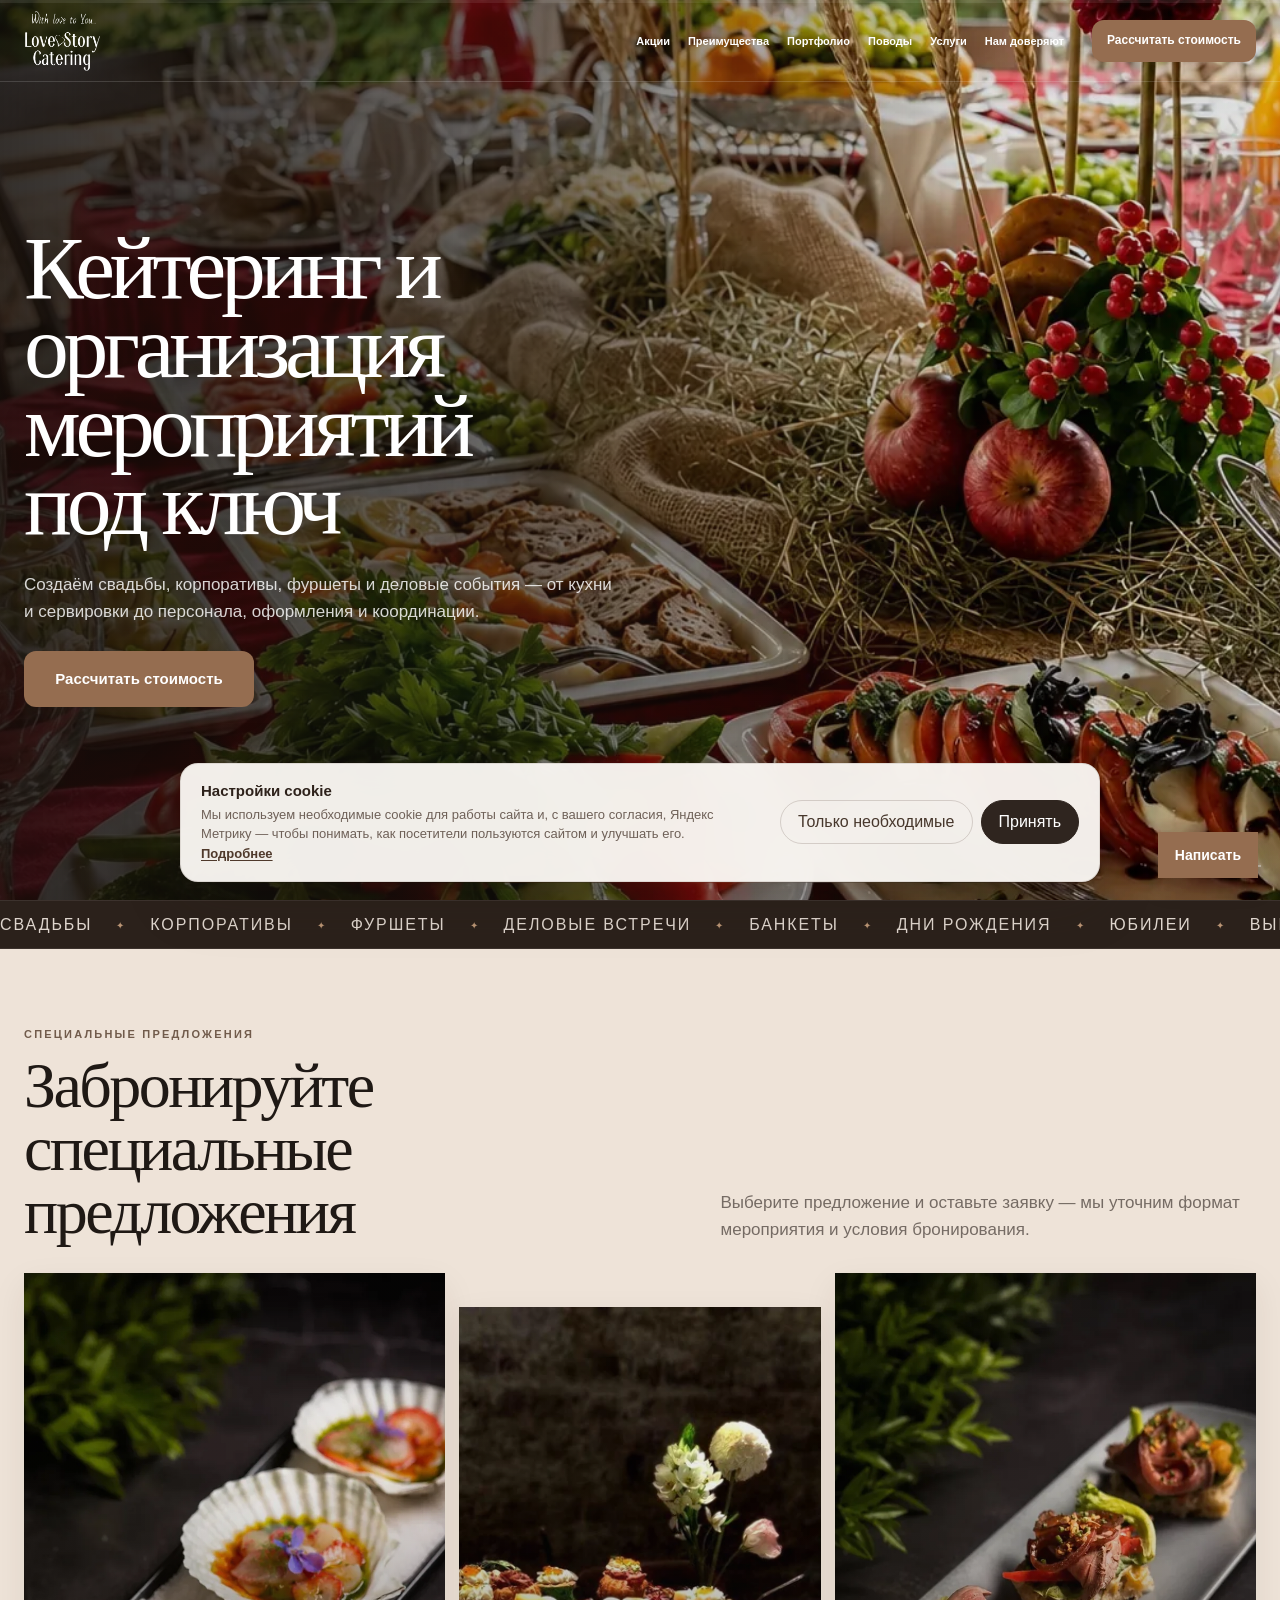
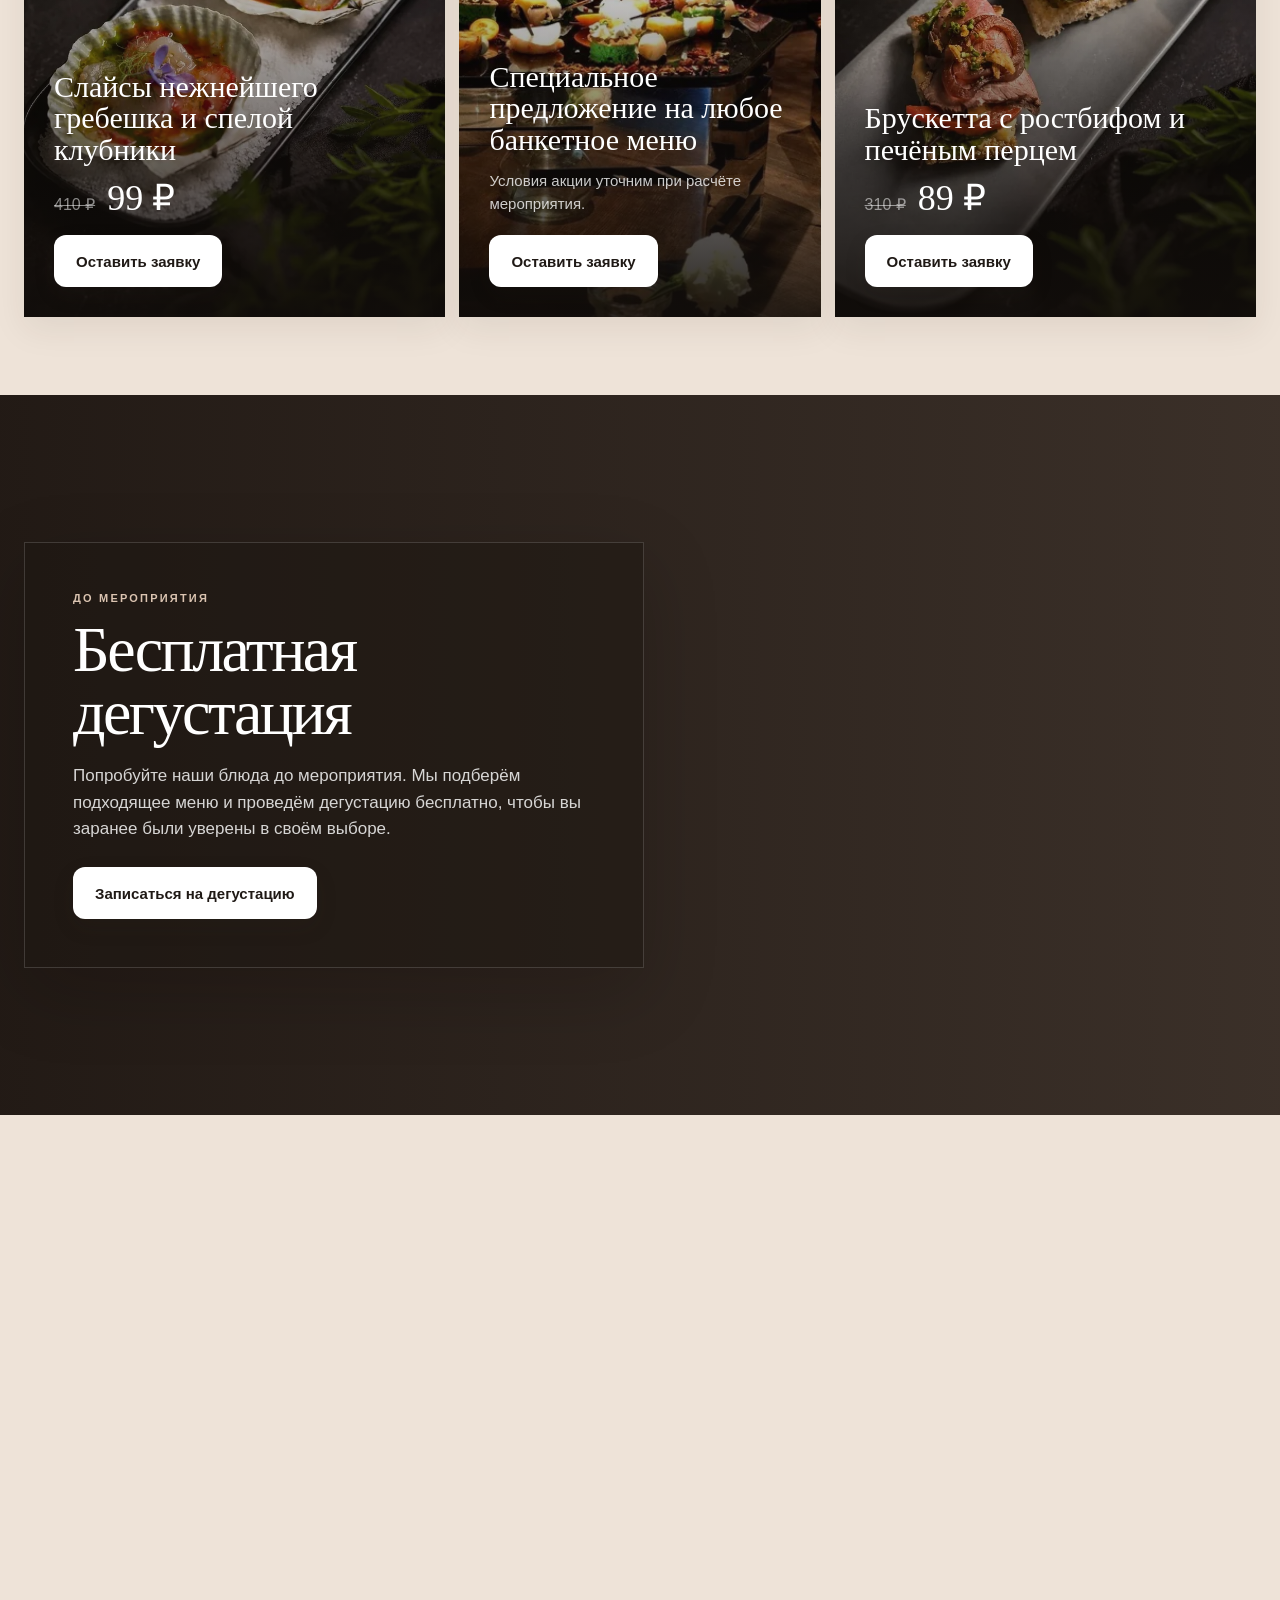
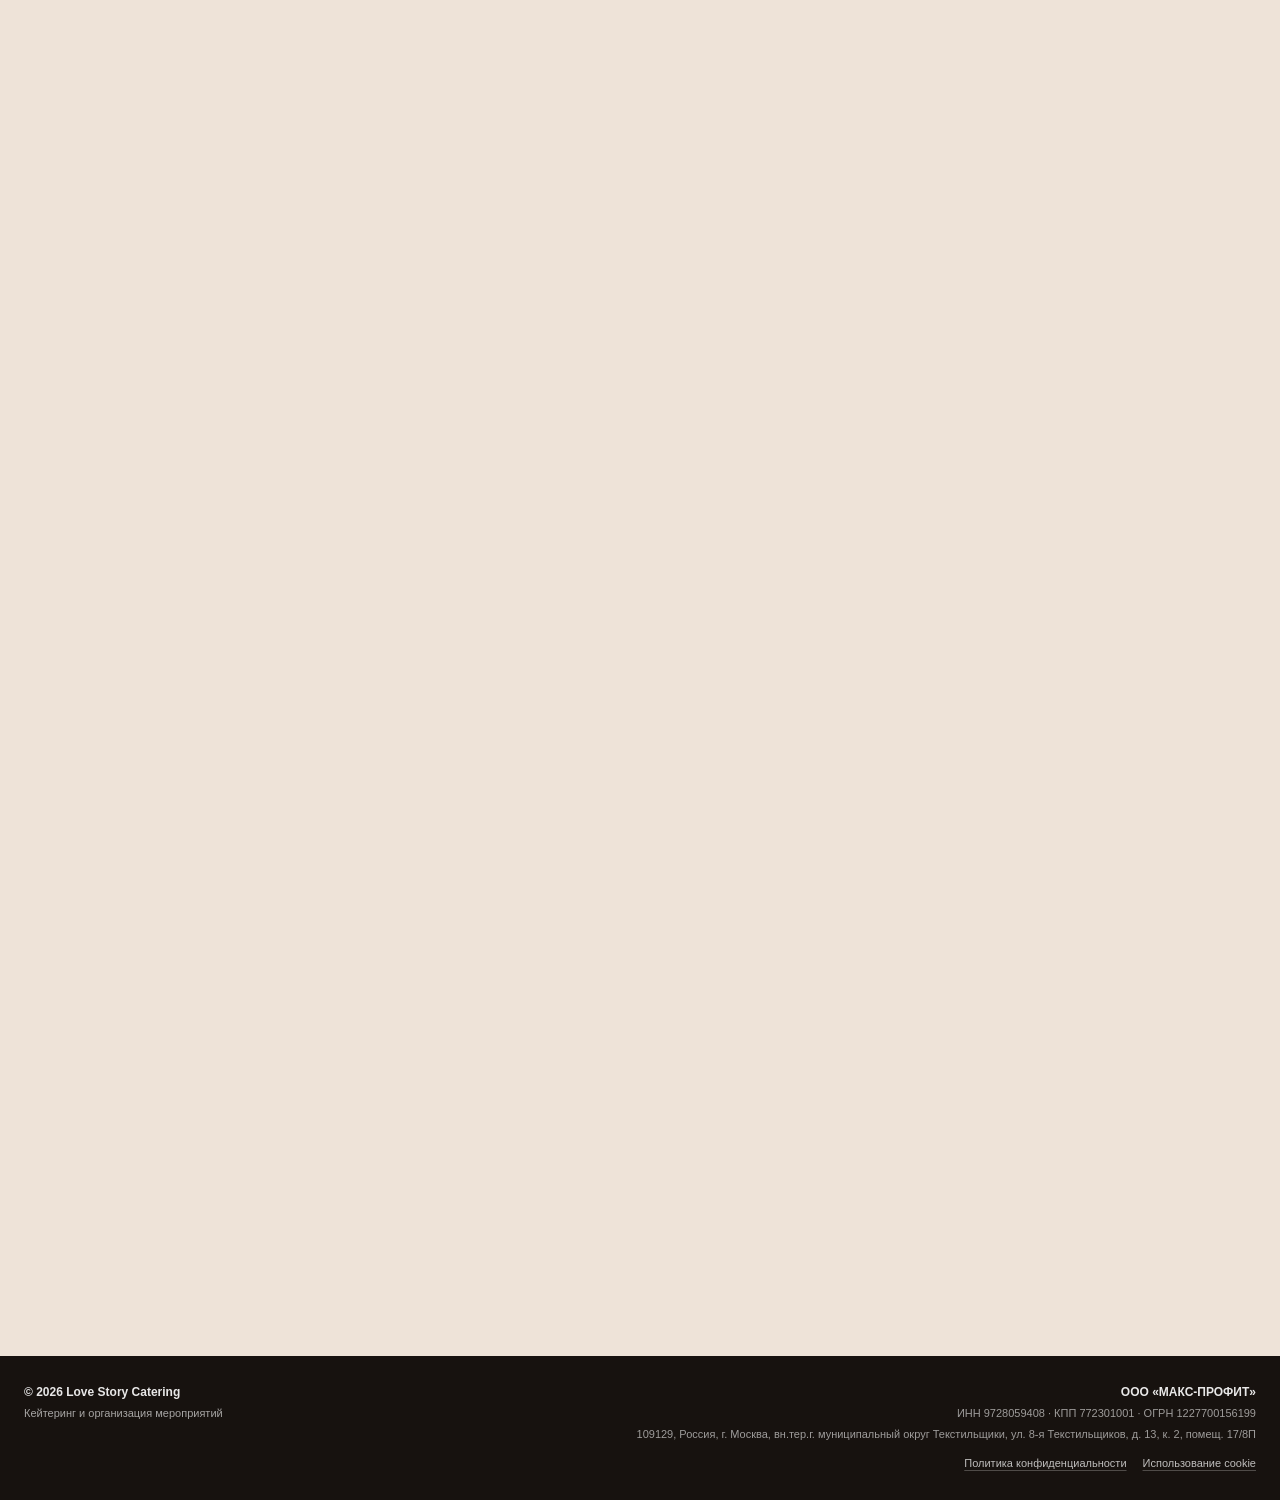
==== commit afdefa8b: "Lscate" ====
--- a/index.html
+++ b/index.html
@@ -15,10 +15,10 @@
 <meta content="Свадьбы, корпоративы, фуршеты и деловые события — кухня, сервировка, персонал и координация." name="twitter:description"/>
 <meta content="https://lscate.ru/assets/images/og-lscate.jpg" name="twitter:image"/>
 <link href="//mc.yandex.ru" rel="dns-prefetch"/>
-<link href="/favicon.ico" rel="icon" sizes="any"/>
-<link href="/favicon-32.png" rel="icon" sizes="32x32" type="image/png"/>
-<link href="/apple-touch-icon.png" rel="apple-touch-icon" sizes="180x180"/>
-<link href="/site.webmanifest" rel="manifest"/>
+<link href="/favicon.ico?v=64" rel="icon" sizes="any"/>
+<link href="/favicon-32.png?v=64" rel="icon" sizes="32x32" type="image/png"/>
+<link href="/apple-touch-icon.png?v=64" rel="apple-touch-icon" sizes="180x180"/>
+<link href="/site.webmanifest?v=64" rel="manifest"/>
 <meta content="website" property="og:type"/>
 <meta content="Love Story Catering — кейтеринг и мероприятия под ключ" property="og:title"/>
 <meta content="Свадьбы, корпоративы, фуршеты и деловые события — кухня, сервировка, персонал и координация." property="og:description"/>
@@ -52,7 +52,7 @@
   } catch (e) {}
 </script>
 
-<script type="application/ld+json">{"@context":"https://schema.org","@graph":[{"@type":"Organization","@id":"https://lscate.ru/#organization","name":"Love Story Catering","legalName":"ООО «МАКС-ПРОФИТ»","url":"https://lscate.ru/","logo":"https://lscate.ru/assets/images/brand-logo.webp","email":"info@lscate.ru","telephone":["+7 495 118-03-03","+7 926 206-27-99"],"sameAs":["https://yandex.ru/maps/org/love_story_catering/238090767706/"]},{"@type":["LocalBusiness","Caterer"],"@id":"https://lscate.ru/#caterer","name":"Love Story Catering","url":"https://lscate.ru/","image":"https://lscate.ru/assets/images/og-lscate.jpg","email":"info@lscate.ru","telephone":"+7 495 118-03-03","parentOrganization":{"@id":"https://lscate.ru/#organization"},"address":{"@type":"PostalAddress","streetAddress":"ул. 8-я Текстильщиков, д. 13, к. 2, помещ. 17/8П","addressLocality":"Москва","postalCode":"109129","addressCountry":"RU"},"areaServed":[{"@type":"City","name":"Москва"},{"@type":"AdministrativeArea","name":"Московская область"}],"review":[{"@type":"Review","author":{"@type":"Person","name":"Олег Марковин"},"reviewBody":"Огромная благодарность Вячеславу и Дарье за предоставление площадки и команды по кейтерингу. Играли свадьбу 26.06.2026. Всё было на высшем уровне — от организации до человеческого отношения. Команде по кейтерингу отдельное спасибо за вкусный фуршет и банкет. Будем рекомендовать вас!","reviewRating":{"@type":"Rating","ratingValue":"5","bestRating":"5"}},{"@type":"Review","author":{"@type":"Person","name":"Сагида Яркаева"},"reviewBody":"Выбрали вас по рекомендации и не пожалели! Организация на 5+, официанты работают без суеты, еда на высоте.","reviewRating":{"@type":"Rating","ratingValue":"5","bestRating":"5"}},{"@type":"Review","author":{"@type":"Person","name":"Ярослав Яковлев"},"reviewBody":"Гендер-пати прошла идеально благодаря вам! Десерты в цветовой гамме праздника — это было очень мило. Всё привезли вовремя, оформили красиво.","reviewRating":{"@type":"Rating","ratingValue":"5","bestRating":"5"}}]},{"@type":"WebSite","@id":"https://lscate.ru/#website","url":"https://lscate.ru/","name":"Love Story Catering","publisher":{"@id":"https://lscate.ru/#organization"},"inLanguage":"ru-RU"},{"@type":"Service","@id":"https://lscate.ru/#service","name":"Кейтеринг и организация мероприятий под ключ","provider":{"@id":"https://lscate.ru/#caterer"},"areaServed":"Россия","offers":{"@type":"Offer","url":"https://lscate.ru/#request","availability":"https://schema.org/InStock","description":"Предварительный расчёт кейтеринга и организации мероприятия по заявке."},"hasOfferCatalog":{"@type":"OfferCatalog","name":"Форматы мероприятий","itemListElement":[{"@type":"Offer","itemOffered":{"@type":"Service","name":"Кейтеринг на свадьбу"}},{"@type":"Offer","itemOffered":{"@type":"Service","name":"Кейтеринг на корпоратив"}},{"@type":"Offer","itemOffered":{"@type":"Service","name":"Фуршет"}},{"@type":"Offer","itemOffered":{"@type":"Service","name":"Кейтеринг для деловой встречи"}},{"@type":"Offer","itemOffered":{"@type":"Service","name":"Выездной банкет"}}]}}]}</script></head>
+<script type="application/ld+json">{"@context":"https://schema.org","@graph":[{"@type":"Organization","@id":"https://lscate.ru/#organization","name":"Love Story Catering","legalName":"ООО «МАКС-ПРОФИТ»","url":"https://lscate.ru/","logo":"https://lscate.ru/assets/images/brand-logo.png","email":"info@lscate.ru","telephone":["+7 495 118-03-03","+7 926 206-27-99"],"sameAs":["https://yandex.ru/maps/org/love_story_catering/238090767706/"]},{"@type":["LocalBusiness","Caterer"],"@id":"https://lscate.ru/#caterer","name":"Love Story Catering","url":"https://lscate.ru/","image":"https://lscate.ru/assets/images/og-lscate.jpg","email":"info@lscate.ru","telephone":"+7 495 118-03-03","parentOrganization":{"@id":"https://lscate.ru/#organization"},"address":{"@type":"PostalAddress","streetAddress":"ул. 8-я Текстильщиков, д. 13, к. 2, помещ. 17/8П","addressLocality":"Москва","postalCode":"109129","addressCountry":"RU"},"areaServed":[{"@type":"City","name":"Москва"},{"@type":"AdministrativeArea","name":"Московская область"}],"review":[{"@type":"Review","author":{"@type":"Person","name":"Олег Марковин"},"reviewBody":"Огромная благодарность Вячеславу и Дарье за предоставление площадки и команды по кейтерингу. Играли свадьбу 26.06.2026. Всё было на высшем уровне — от организации до человеческого отношения. Команде по кейтерингу отдельное спасибо за вкусный фуршет и банкет. Будем рекомендовать вас!","reviewRating":{"@type":"Rating","ratingValue":"5","bestRating":"5"}},{"@type":"Review","author":{"@type":"Person","name":"Сагида Яркаева"},"reviewBody":"Выбрали вас по рекомендации и не пожалели! Организация на 5+, официанты работают без суеты, еда на высоте.","reviewRating":{"@type":"Rating","ratingValue":"5","bestRating":"5"}},{"@type":"Review","author":{"@type":"Person","name":"Ярослав Яковлев"},"reviewBody":"Гендер-пати прошла идеально благодаря вам! Десерты в цветовой гамме праздника — это было очень мило. Всё привезли вовремя, оформили красиво.","reviewRating":{"@type":"Rating","ratingValue":"5","bestRating":"5"}}]},{"@type":"WebSite","@id":"https://lscate.ru/#website","url":"https://lscate.ru/","name":"Love Story Catering","publisher":{"@id":"https://lscate.ru/#organization"},"inLanguage":"ru-RU"},{"@type":"Service","@id":"https://lscate.ru/#service","name":"Кейтеринг и организация мероприятий под ключ","provider":{"@id":"https://lscate.ru/#caterer"},"areaServed":"Россия","offers":{"@type":"Offer","url":"https://lscate.ru/#request","availability":"https://schema.org/InStock","description":"Предварительный расчёт кейтеринга и организации мероприятия по заявке."},"hasOfferCatalog":{"@type":"OfferCatalog","name":"Форматы мероприятий","itemListElement":[{"@type":"Offer","itemOffered":{"@type":"Service","name":"Кейтеринг на свадьбу"}},{"@type":"Offer","itemOffered":{"@type":"Service","name":"Кейтеринг на корпоратив"}},{"@type":"Offer","itemOffered":{"@type":"Service","name":"Фуршет"}},{"@type":"Offer","itemOffered":{"@type":"Service","name":"Кейтеринг для деловой встречи"}},{"@type":"Offer","itemOffered":{"@type":"Service","name":"Выездной банкет"}}]}}]}</script></head>
 <body>
 <div aria-hidden="true" class="ls-scroll-progress"><span></span></div>
 <noscript><div><img alt="" src="https://mc.yandex.ru/watch/111456931" style="position:absolute;left:-9999px"/></div></noscript>
@@ -227,7 +227,6 @@
 <button class="ls-gallery-item" data-lightbox="assets/images/portfolio-new-04-960.webp" type="button"><img alt="Организация свадьбы в Москве" class="ls-progressive-img" decoding="async" fetchpriority="low" height="573" loading="lazy" sizes="(max-width: 699px) 100vw, 50vw" src="assets/images/portfolio-new-04-430.webp" srcset="assets/images/portfolio-new-04-430.webp 430w, assets/images/portfolio-new-04-768.webp 768w, assets/images/portfolio-new-04-960.webp 960w" width="430"/></button>
 <button class="ls-gallery-item" data-lightbox="assets/images/portfolio-new-05-1280.webp" type="button"><img alt="Банкетная подача Love Story Catering" class="ls-progressive-img" decoding="async" fetchpriority="low" height="322" loading="lazy" sizes="(max-width: 699px) 100vw, 50vw" src="assets/images/portfolio-new-05-430.webp" srcset="assets/images/portfolio-new-05-430.webp 430w, assets/images/portfolio-new-05-768.webp 768w, assets/images/portfolio-new-05-1280.webp 1280w" width="430"/></button>
 <button class="ls-gallery-item ls-gallery-accent" data-lightbox="assets/images/portfolio-new-06-1280.webp" type="button"><img alt="Бар на мероприятии Love Story Catering" class="ls-progressive-img" decoding="async" fetchpriority="low" height="322" loading="lazy" sizes="(max-width: 699px) 100vw, 50vw" src="assets/images/portfolio-new-06-430.webp" srcset="assets/images/portfolio-new-06-430.webp 430w, assets/images/portfolio-new-06-768.webp 768w, assets/images/portfolio-new-06-1280.webp 1280w" width="430"/></button>
-<button class="ls-gallery-item" data-lightbox="assets/images/portfolio-new-07-960.webp" type="button"><img alt="Оформление свадебного шатра" class="ls-progressive-img" decoding="async" fetchpriority="low" height="573" loading="lazy" sizes="(max-width: 699px) 100vw, 50vw" src="assets/images/portfolio-new-07-430.webp" srcset="assets/images/portfolio-new-07-430.webp 430w, assets/images/portfolio-new-07-768.webp 768w, assets/images/portfolio-new-07-960.webp 960w" width="430"/></button>
 <button class="ls-gallery-item" data-lightbox="assets/images/portfolio-new-08-960.webp" type="button"><img alt="Сервировка банкетного стола" class="ls-progressive-img" decoding="async" fetchpriority="low" height="573" loading="lazy" sizes="(max-width: 699px) 100vw, 50vw" src="assets/images/portfolio-new-08-430.webp" srcset="assets/images/portfolio-new-08-430.webp 430w, assets/images/portfolio-new-08-768.webp 768w, assets/images/portfolio-new-08-960.webp 960w" width="430"/></button>
 <button class="ls-gallery-item" data-lightbox="assets/images/portfolio-new-09-959.webp" type="button"><img alt="Фуршетная линия Love Story Catering" class="ls-progressive-img" decoding="async" fetchpriority="low" height="574" loading="lazy" sizes="(max-width: 699px) 100vw, 50vw" src="assets/images/portfolio-new-09-430.webp" srcset="assets/images/portfolio-new-09-430.webp 430w, assets/images/portfolio-new-09-768.webp 768w, assets/images/portfolio-new-09-959.webp 959w" width="430"/></button>
 <button class="ls-gallery-item" data-lightbox="assets/images/portfolio-new-10-677.webp" type="button"><img alt="Кейтеринг и приготовление блюд" class="ls-progressive-img" decoding="async" fetchpriority="low" height="704" loading="lazy" sizes="(max-width: 699px) 100vw, 50vw" src="assets/images/portfolio-new-10-430.webp" srcset="assets/images/portfolio-new-10-430.webp 430w, assets/images/portfolio-new-10-677.webp 677w" width="430"/></button>
@@ -363,10 +362,8 @@
 <section class="ls-section ls-final-light" id="request">
 <div class="ls-wrap">
 <div class="ls-final-light-grid">
-<div class="ls-final-intro reveal">
-<div class="ls-kicker">Обсудим событие</div>
-<h2 class="ls-h2">Планируете<br/>мероприятие?</h2>
-<p class="ls-copy">Расскажите нам о вашем событии — подготовим предложение и предварительный расчёт стоимости.</p>
+<div class="ls-request-brand reveal" aria-label="Love Story Catering">
+<img alt="Love Story Catering" decoding="async" height="144" loading="lazy" src="assets/images/brand-logo.webp" width="172"/>
 </div>
 <form class="ls-form ls-form-light reveal ls-request-pro" id="mainForm">
 <div class="ls-form-top">
@@ -386,23 +383,15 @@
 <button class="ls-btn ls-form-submit" type="submit"><span>Получить расчёт</span><b aria-hidden="true">→</b></button>
 <div class="ls-form-note">Свяжемся с вами, уточним детали и подготовим предложение.</div><div class="ls-consent">Отправляя заявку, вы соглашаетесь с <a href="privacy.html">политикой обработки персональных данных</a>.</div>
 </form>
-<aside class="ls-direct-contacts reveal" data-delay="1">
-<div class="ls-direct-label">Связаться напрямую</div>
-<a class="ls-direct-email" href="mailto:info@lscate.ru">info@lscate.ru</a>
-<a class="ls-direct-phone js-goal-phone" href="tel:+74951180303">8 (495) 118-03-03</a>
-<a class="ls-direct-phone js-goal-phone" href="tel:+79262062799">8 (926) 206-27-99</a>
-<div class="ls-social-icons">
-<a aria-label="WhatsApp" class="ls-social-icon whatsapp js-goal-whatsapp" href="https://wa.me/79262062799" rel="noopener" target="_blank"><svg aria-hidden="true" viewbox="0 0 24 24"><path d="M12.04 2a9.84 9.84 0 0 0-8.48 14.82L2 22l5.31-1.51A9.96 9.96 0 1 0 12.04 2Zm0 17.98a8.04 8.04 0 0 1-4.1-1.12l-.29-.17-3.15.9.92-3.07-.19-.31a8.05 8.05 0 1 1 6.81 3.77Zm4.42-6.03c-.24-.12-1.43-.7-1.65-.78-.22-.08-.38-.12-.54.12-.16.24-.62.78-.76.94-.14.16-.28.18-.52.06-.24-.12-1.01-.37-1.93-1.19-.71-.63-1.19-1.42-1.33-1.66-.14-.24-.01-.37.11-.49.11-.11.24-.28.36-.42.12-.14.16-.24.24-.4.08-.16.04-.3-.02-.42-.06-.12-.54-1.3-.74-1.78-.19-.47-.39-.4-.54-.41h-.46c-.16 0-.42.06-.64.3-.22.24-.84.82-.84 2.01 0 1.18.86 2.33.98 2.49.12.16 1.7 2.59 4.11 3.63.58.25 1.02.4 1.37.51.58.18 1.1.16 1.52.1.46-.07 1.43-.58 1.63-1.14.2-.56.2-1.04.14-1.14-.06-.1-.22-.16-.46-.28Z" fill="currentColor"></path></svg><span class="ls-social-label">WhatsApp</span></a>
-<a aria-label="Telegram" class="ls-social-icon telegram js-goal-telegram" href="tg://resolve?phone=79262062799"><svg aria-hidden="true" viewbox="0 0 24 24"><path d="M21.62 3.23 2.7 10.53c-1.29.52-1.28 1.24-.23 1.56l4.85 1.51 1.86 5.77c.23.64.12.89.8.89.53 0 .76-.24 1.05-.52l2.33-2.26 4.84 3.57c.89.49 1.53.24 1.75-.82l3.17-14.94c.33-1.32-.5-1.92-1.5-1.56ZM8.08 13.25l10.94-6.9c.55-.33 1.05-.15.64.22l-9.02 8.14-.35 3.74-2.21-5.2Z" fill="currentColor"></path></svg><span class="ls-social-label">Telegram</span></a>
-</div>
-</aside>
+
 </div>
 </div>
 </section>
 <section class="ls-map-grid" id="contacts">
 <div class="ls-contact reveal">
-<div class="ls-kicker">Контакты</div>
-<h2>Love Story Catering</h2>
+<div class="ls-kicker">Обсудим событие</div>
+<h2>Планируете мероприятие?</h2>
+<p class="ls-contact-intro">Расскажите нам о вашем событии — подготовим предложение и предварительный расчёт стоимости.</p>
 <a class="js-goal-phone" href="tel:+74951180303">8 (495) 118-03-03</a>
 <a class="js-goal-phone" href="tel:+79262062799">8 (926) 206-27-99</a>
 <a class="ls-contact-email" href="mailto:info@lscate.ru">info@lscate.ru</a>
--- a/css/style.css
+++ b/css/style.css
@@ -2142,3 +2142,50 @@
 @supports(content-visibility:auto){
   #ls-catering-site main>section:not(.ls-hero){content-visibility:auto;contain-intrinsic-size:auto 800px}
 }
+
+/* ===== V6.2 — request logo + consolidated contacts ===== */
+#ls-catering-site .ls-request-brand{
+  min-height:100%;
+  display:flex;
+  align-items:center;
+  justify-content:center;
+  padding:28px;
+}
+#ls-catering-site .ls-request-brand img{
+  display:block;
+  width:min(100%,300px);
+  height:auto;
+  object-fit:contain;
+  filter:none;
+}
+#ls-catering-site .ls-contact-intro{
+  margin:0 0 18px;
+  max-width:430px;
+  font-size:15px;
+  line-height:1.55;
+  color:var(--muted);
+}
+@media (min-width:1024px){
+  #ls-catering-site .ls-final-light-grid{
+    grid-template-columns:minmax(300px,.82fr) minmax(540px,1.18fr)!important;
+    grid-template-areas:"brand form"!important;
+    gap:52px!important;
+    align-items:stretch!important;
+  }
+  #ls-catering-site .ls-request-brand{grid-area:brand;min-height:460px;padding:34px 24px}
+  #ls-catering-site .ls-request-brand img{width:min(100%,330px)}
+  #ls-catering-site .ls-request-pro{grid-area:form}
+  #ls-catering-site .ls-contact h2{max-width:420px;font-size:clamp(42px,4vw,62px);line-height:.96;margin-bottom:16px}
+}
+@media (min-width:700px) and (max-width:1023px){
+  #ls-catering-site .ls-final-light-grid{grid-template-columns:.7fr 1.3fr!important;gap:28px!important;align-items:center}
+  #ls-catering-site .ls-request-brand{padding:22px 10px}
+  #ls-catering-site .ls-request-brand img{width:min(100%,240px)}
+  #ls-catering-site .ls-contact h2{font-size:44px;line-height:1}
+}
+@media (max-width:699px){
+  #ls-catering-site .ls-request-brand{min-height:150px;padding:4px 18px 12px}
+  #ls-catering-site .ls-request-brand img{width:min(70vw,210px)}
+  #ls-catering-site .ls-contact h2{font-size:38px;line-height:1;margin-bottom:12px}
+  #ls-catering-site .ls-contact-intro{margin-bottom:14px;font-size:14px}
+}
